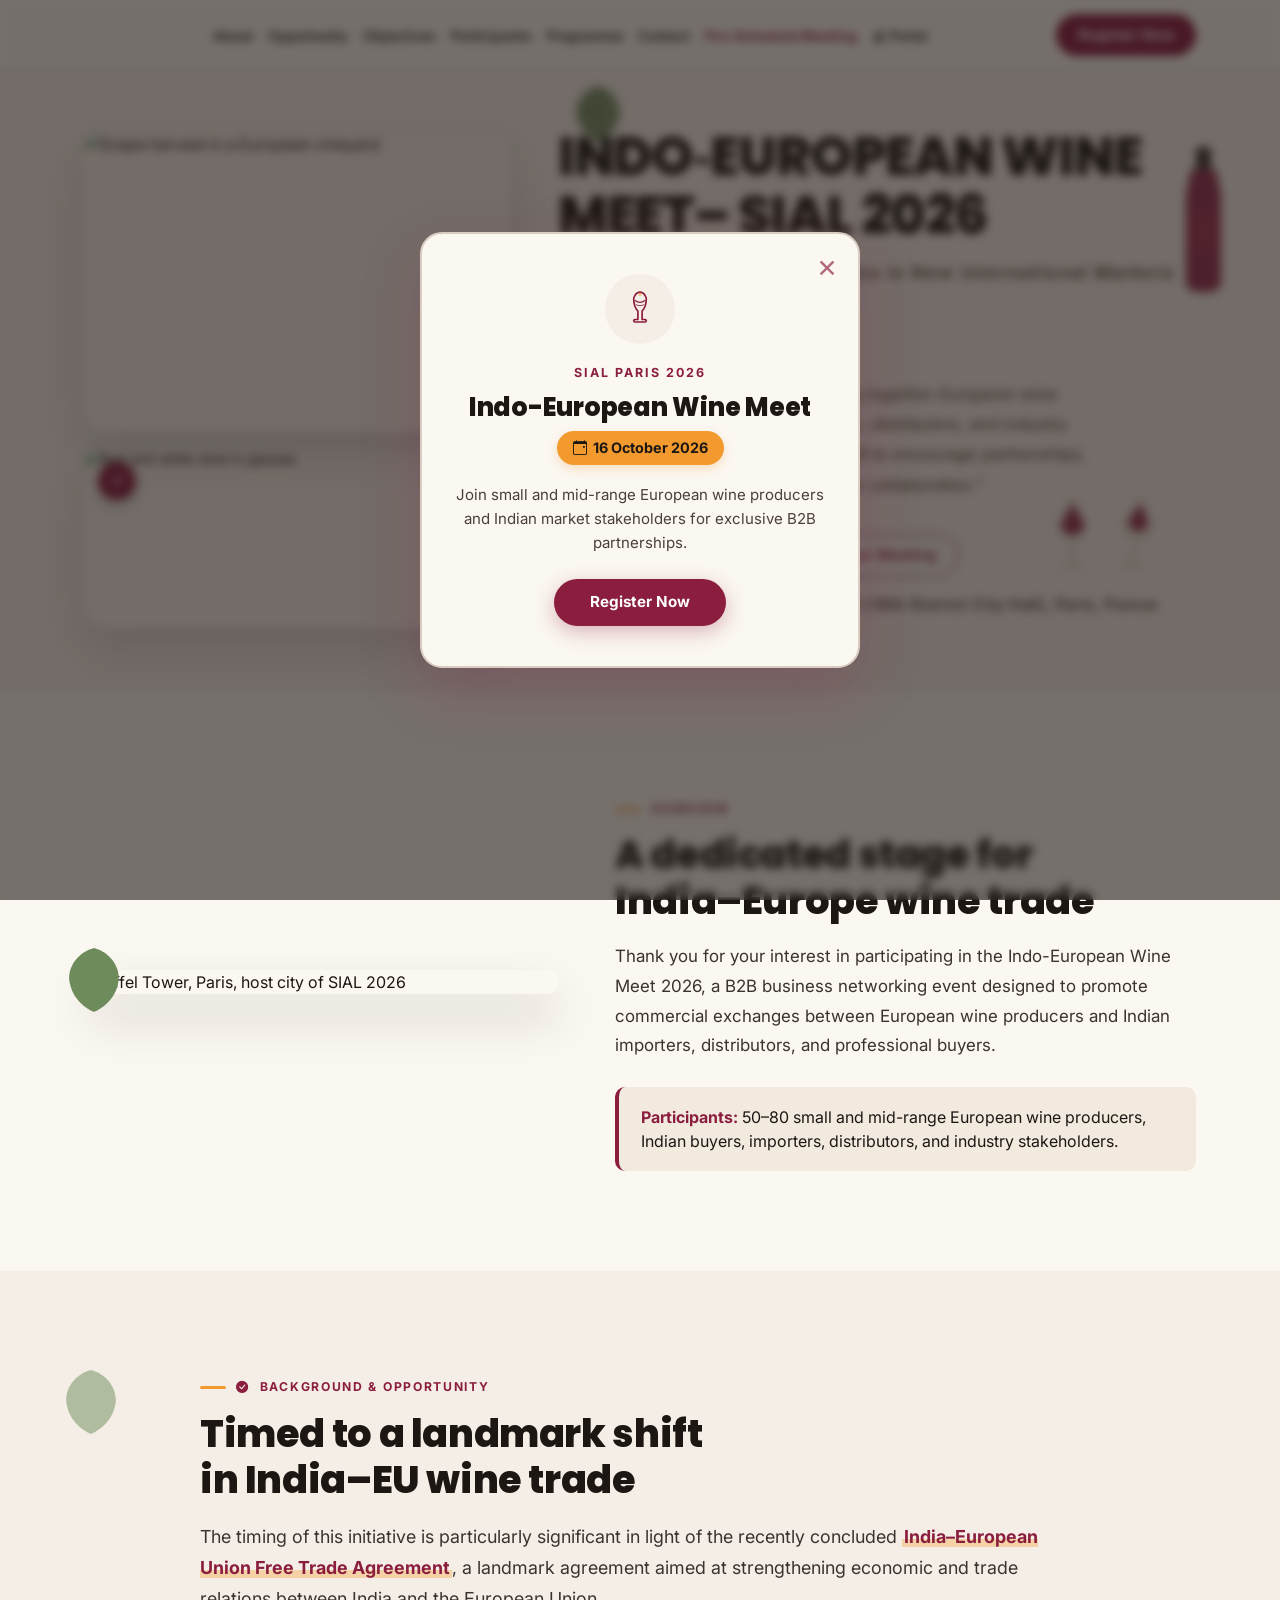
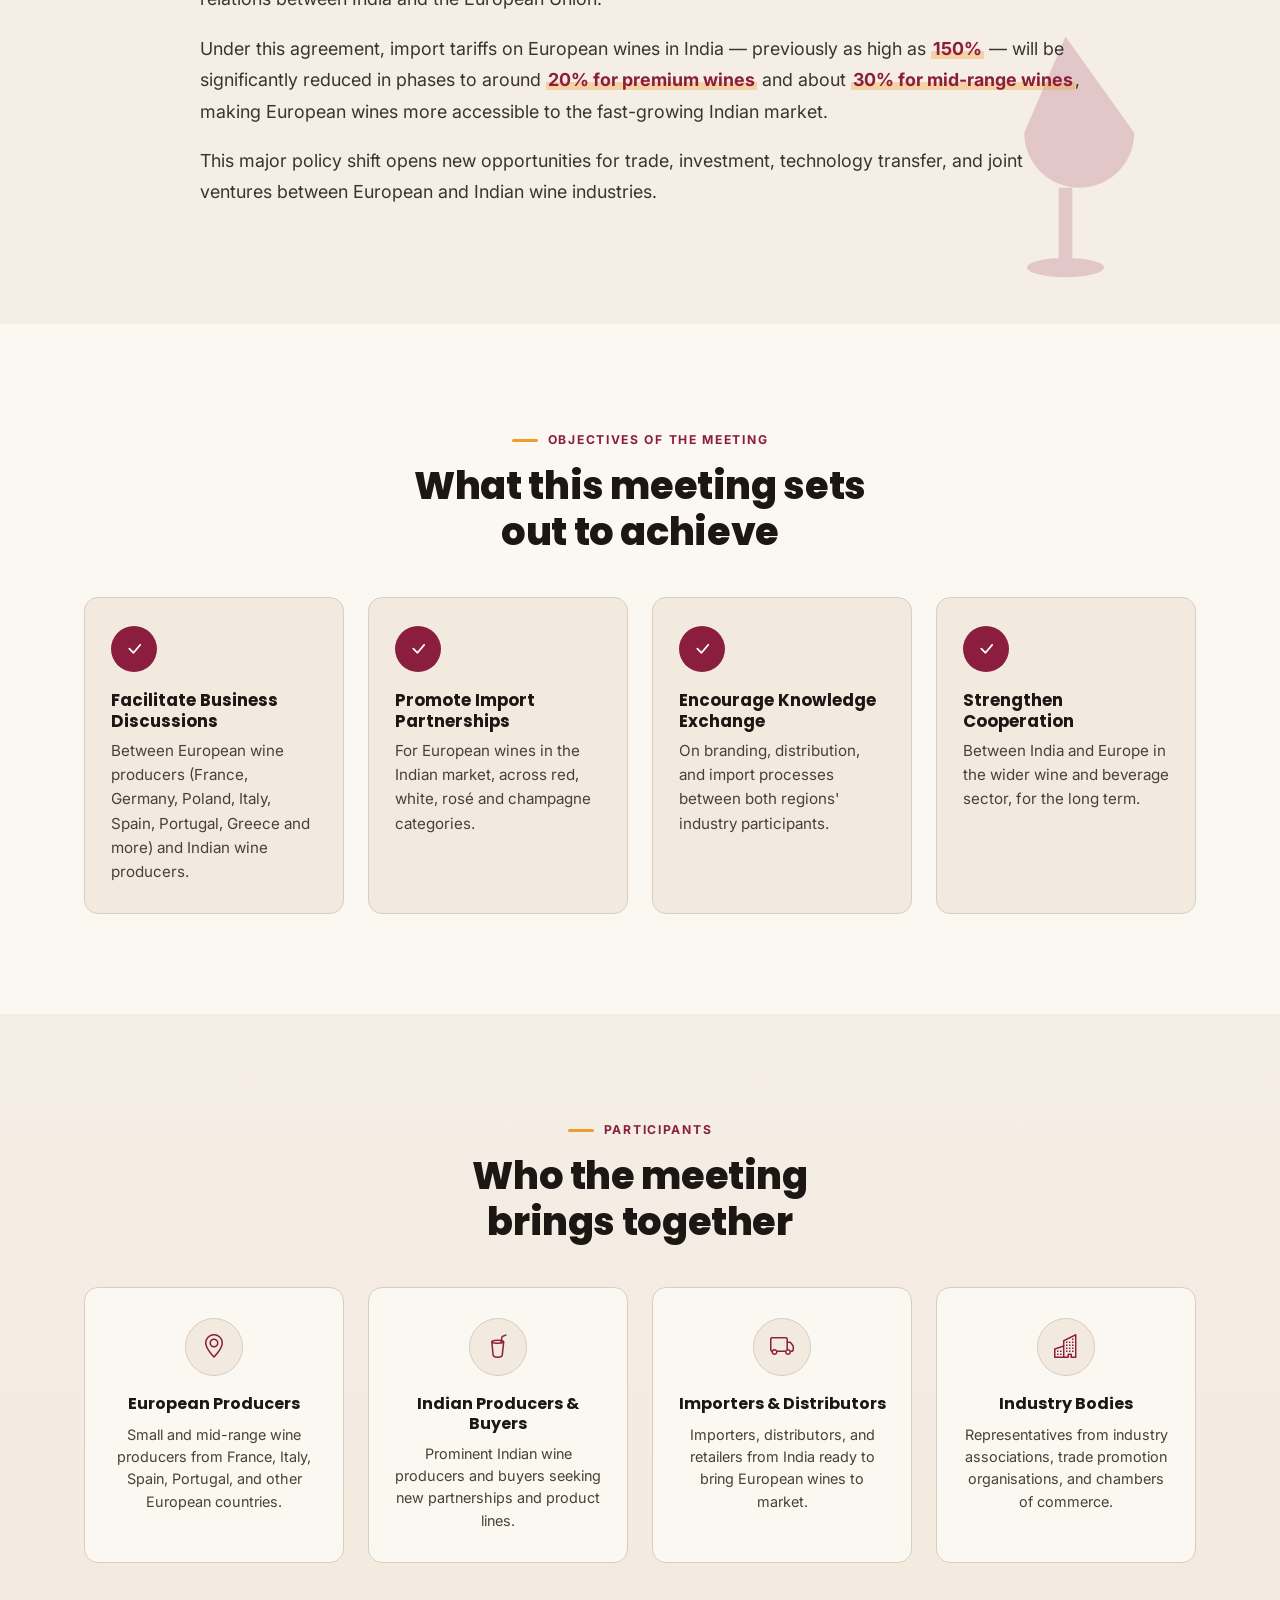
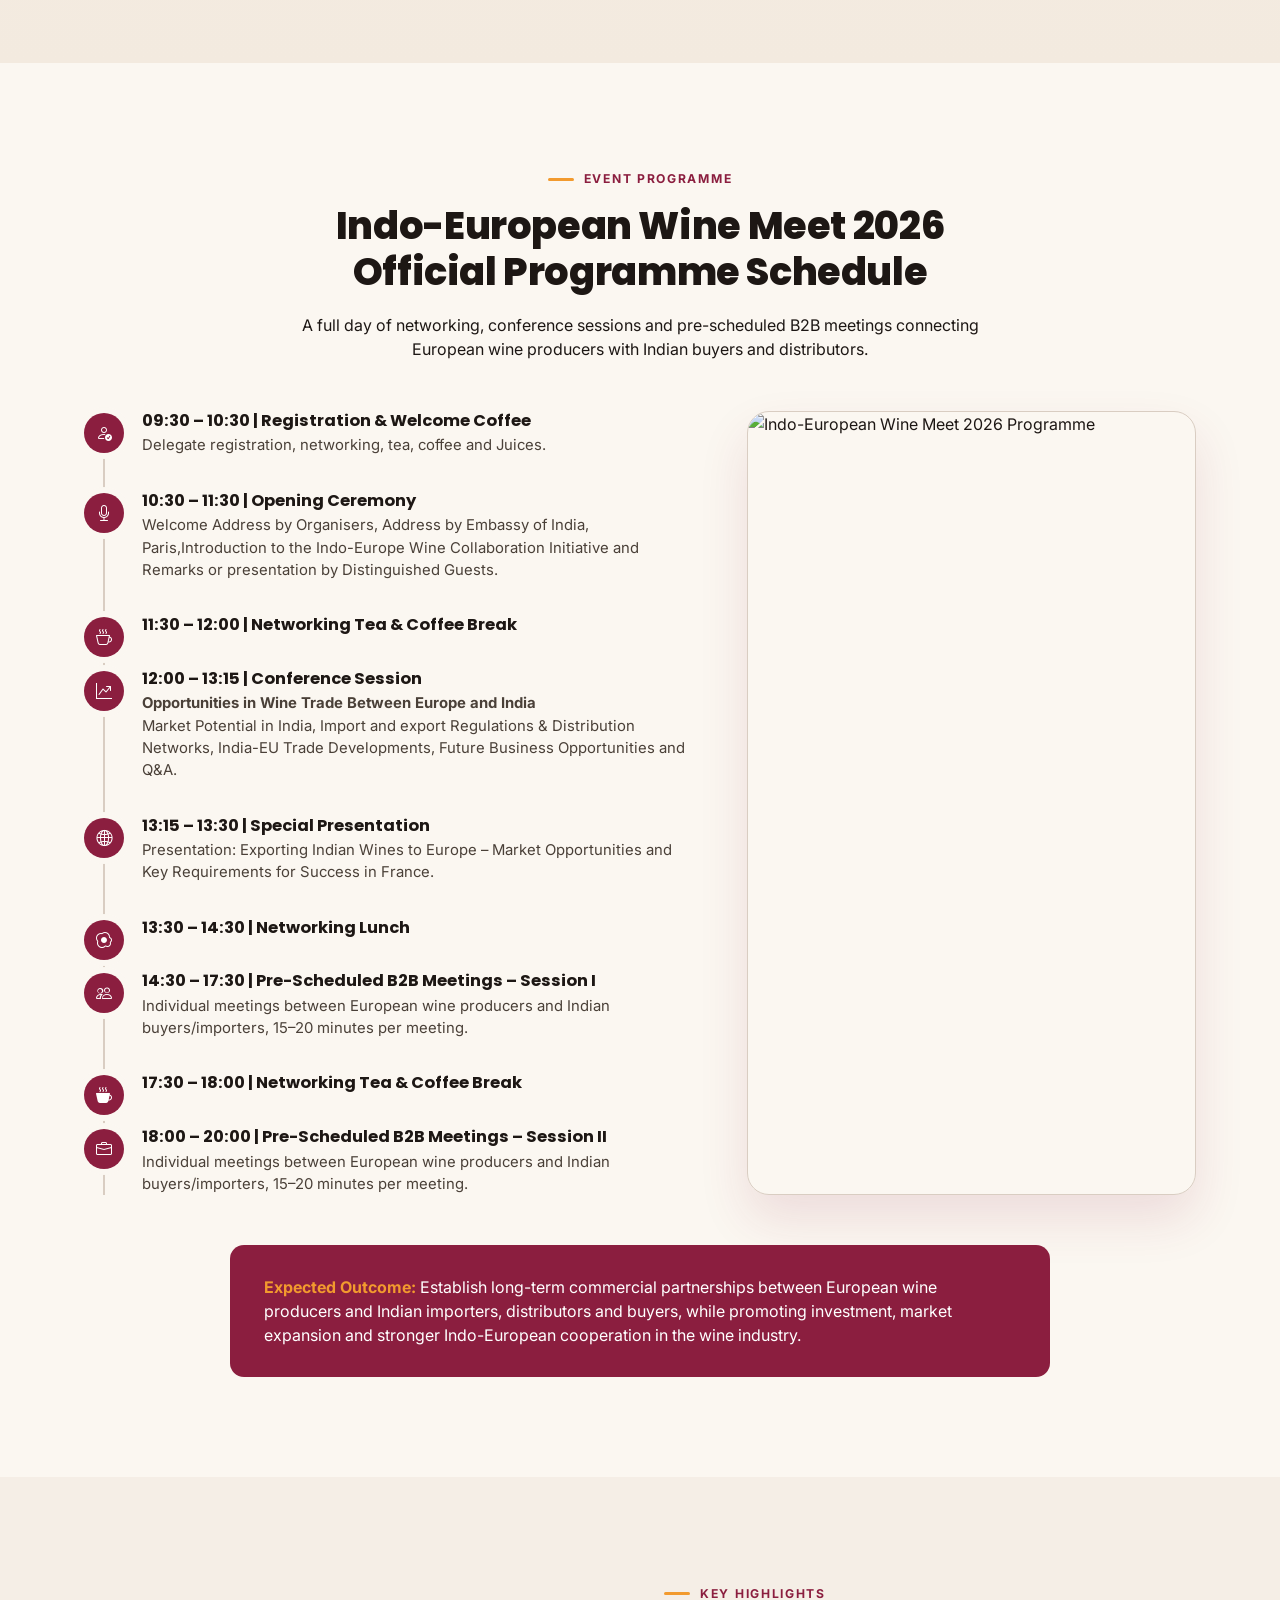
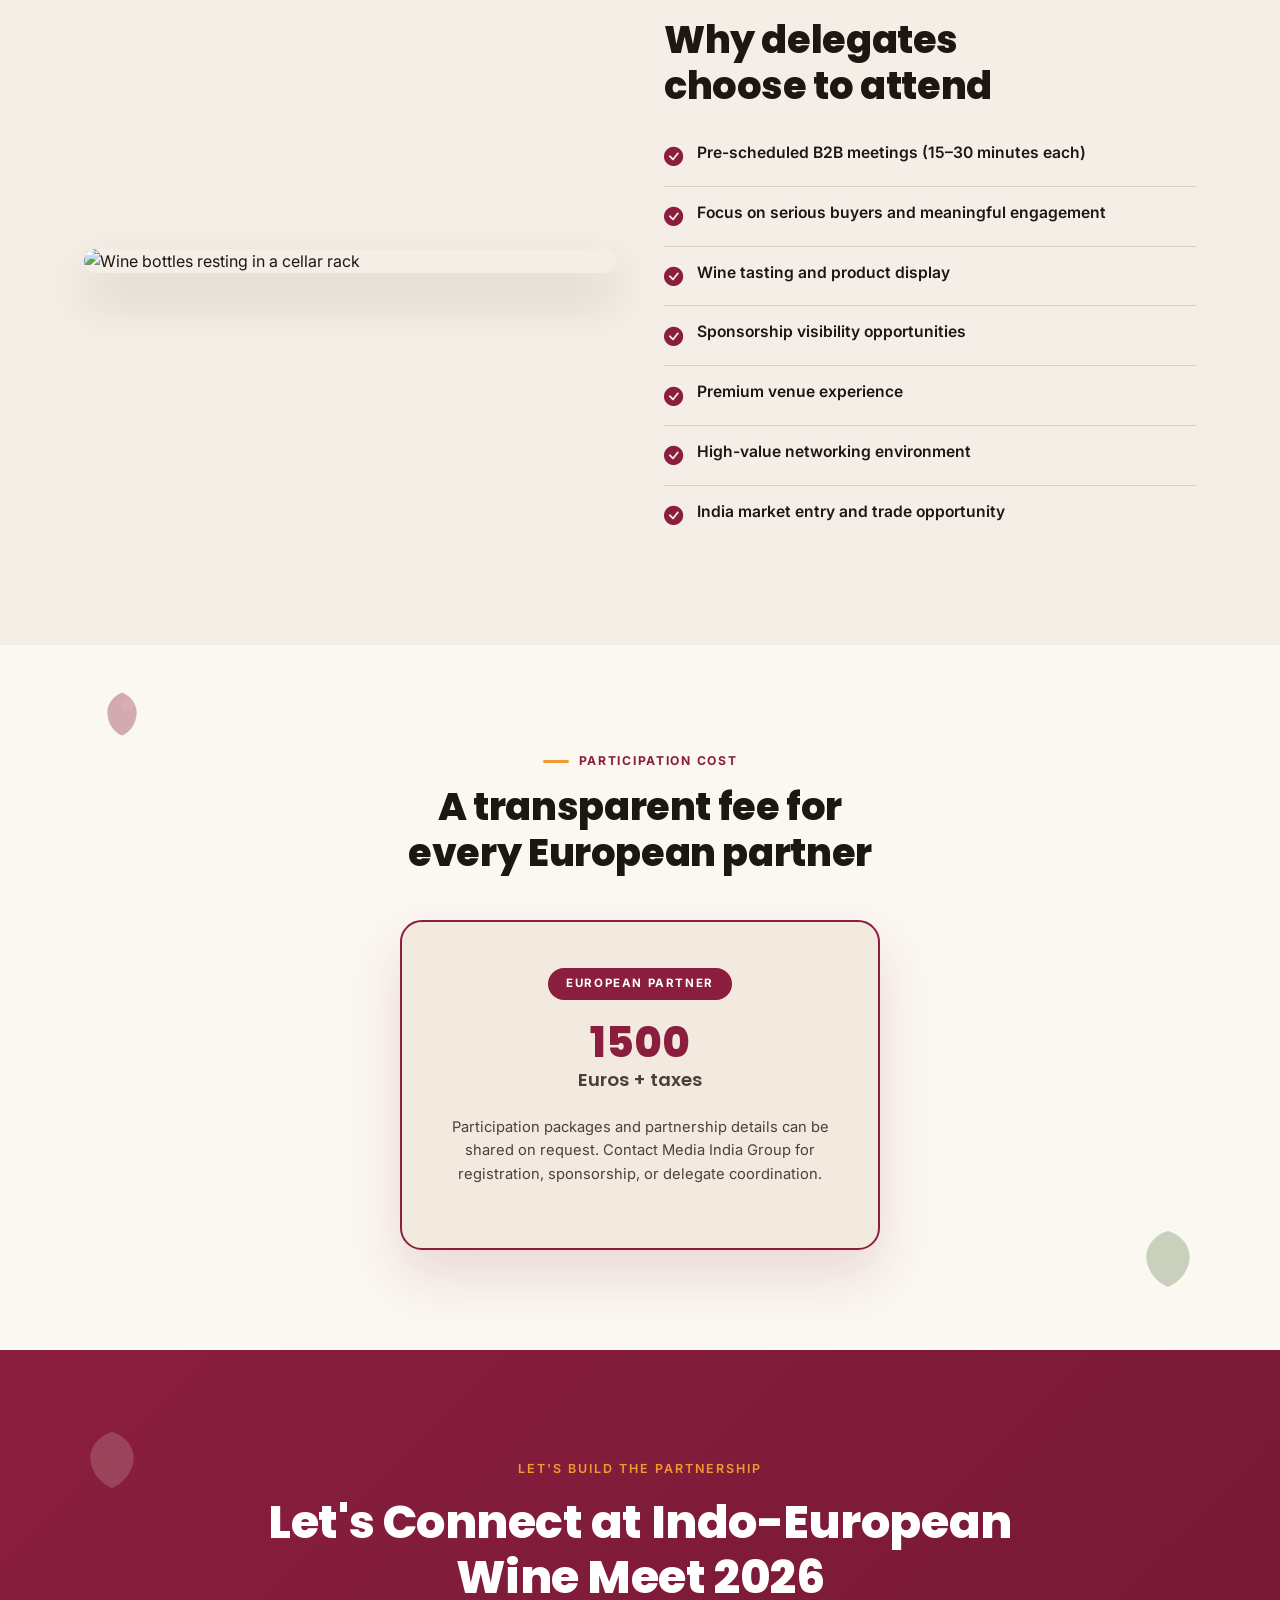
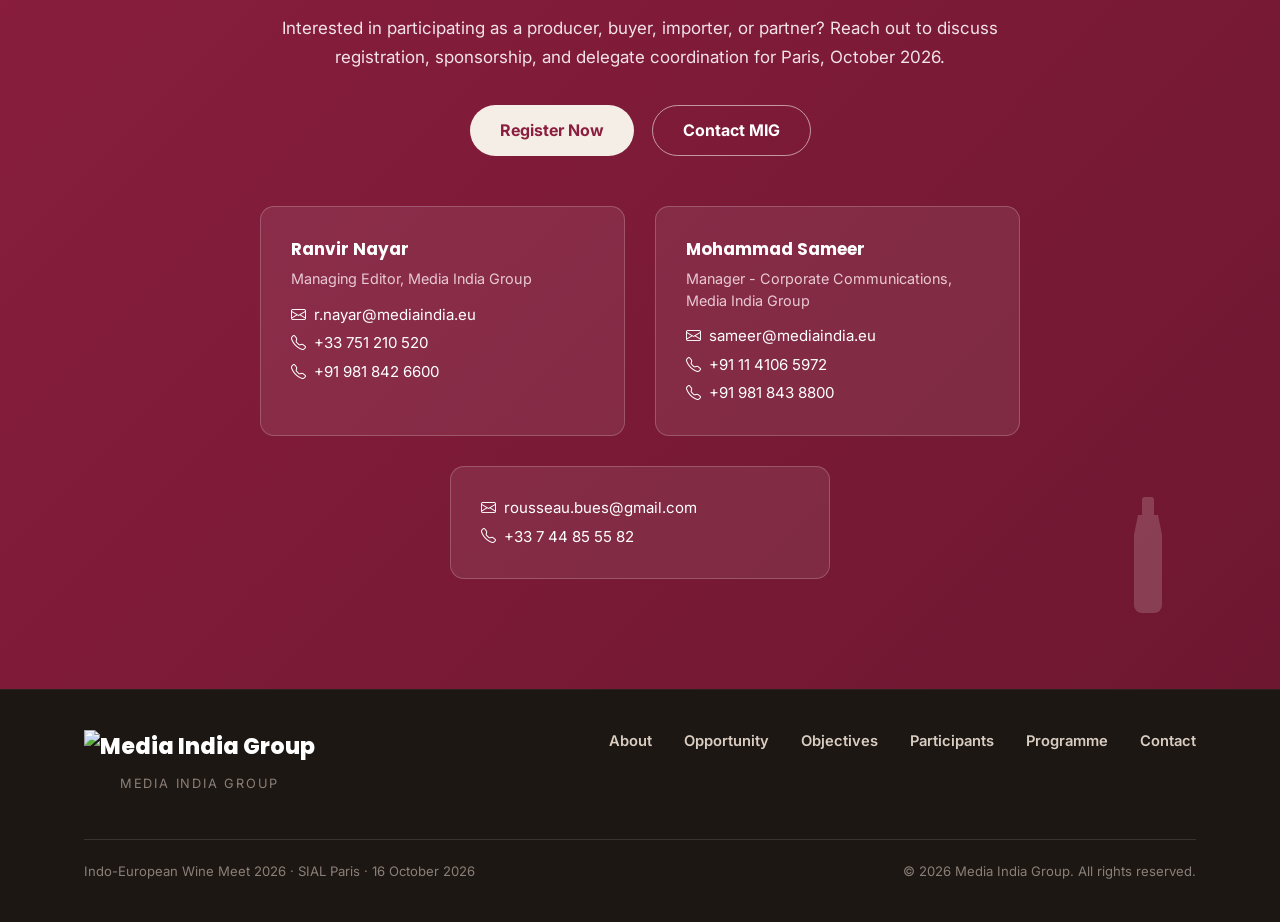
==== index.html @ ab1d942f "html" ====
<!DOCTYPE html>
<html lang="en">

<head>
  <meta charset="UTF-8">
  <meta name="viewport" content="width=device-width, initial-scale=1.0">
  <title>INDO-EUROPEAN WINE MEET – SIAL 2026 | Media India Group</title>
  <link rel="preconnect" href="https://fonts.googleapis.com">
  <link rel="preconnect" href="https://fonts.gstatic.com" crossorigin>
  <link
    href="https://fonts.googleapis.com/css2?family=Playfair+Display:ital,wght@0,600;0,700;0,800;1,600&family=Poppins:wght@400;500;600;700;800&family=Inter:wght@400;500;600&display=swap"
    rel="stylesheet">
  <link href="https://cdn.jsdelivr.net/npm/bootstrap@5.3.3/dist/css/bootstrap.min.css" rel="stylesheet">
  <link rel="stylesheet" href="https://cdn.jsdelivr.net/npm/bootstrap-icons@1.11.3/font/bootstrap-icons.css">
  <link rel="stylesheet" href="style.css">
</head>

<body>

  <!-- ============ NAVBAR ============ -->
  <nav class="site-navbar" id="mainNav">
    <div class="navbar-inner">
      <a href="#" class="mig-logo">
        <span class="mig-logo-mark">
          <img src="https://mediaindia.eu/wp-content/themes/mig_theme/images/mig-logo.png" alt="" srcset="">
        </span>
      </a>
      <ul class="nav-links d-none d-lg-flex">
        <li><a href="#about">About</a></li>
        <li><a href="#opportunity">Opportunity</a></li>
        <li><a href="#objectives">Objectives</a></li>
        <li><a href="#participants">Participants</a></li>
        <li><a href="#programme">Programme</a></li>
        <li><a href="#contact">Contact</a></li>
        <li><a href="Meeting_from.html" style="color:var(--wine); font-weight:700;">Pre-Schedule Meeting</a></li>
        <li><a href="user-login.html" style="color:var(--ink); font-weight:600;"><i class="bi bi-person-fill"></i>
            Portal</a></li>
      </ul>
      <a href="register.html" class="btn-wine d-none d-md-inline-block">Register Now</a>
      <button class="navbar-toggler d-lg-none" type="button" data-bs-toggle="offcanvas" data-bs-target="#mobileNav">
        <i class="bi bi-list"></i>
      </button>
    </div>
  </nav>

  <!-- Mobile offcanvas nav -->
  <div class="offcanvas offcanvas-end" tabindex="-1" id="mobileNav" style="background:var(--paper); width: 260px;">
    <div class="offcanvas-header">
      <span class="mig-logo-mark">M<span>I</span>G</span>
      <button type="button" class="btn-close" data-bs-dismiss="offcanvas"></button>
    </div>
    <div class="offcanvas-body">
      <ul class="list-unstyled d-flex flex-column gap-3">
        <!-- <li><a href="#home" class="text-decoration-none" style="color:var(--ink); font-weight:600;">Home</a></li> -->
        <li><a href="#about" class="text-decoration-none" style="color:var(--ink); font-weight:600;">About</a></li>
        <li><a href="#opportunity" class="text-decoration-none"
            style="color:var(--ink); font-weight:600;">Opportunity</a></li>
        <li><a href="#objectives" class="text-decoration-none" style="color:var(--ink); font-weight:600;">Objectives</a>
        </li>
        <li><a href="#participants" class="text-decoration-none"
            style="color:var(--ink); font-weight:600;">Participants</a></li>
        <li><a href="#programme" class="text-decoration-none" style="color:var(--ink); font-weight:600;">Programme</a>
        </li>
        <li><a href="#contact" class="text-decoration-none" style="color:var(--ink); font-weight:600;">Contact</a></li>
        <li><a href="Meeting_from.html" class="text-decoration-none"
            style="color:var(--wine); font-weight:700;">Pre-Schedule Meeting</a></li>
        <li><a href="user-login.html" class="text-decoration-none" style="color:var(--ink); font-weight:600;"><i
              class="bi bi-person-fill"></i> Participant Portal</a></li>
        <li><a href="register.html" class="btn-wine w-100 text-center">Register Now</a></li>
      </ul>
    </div>
  </div>

  <!-- ============ HERO ============ -->
  <header class="hero" id="home">
    <!-- decorative floaters -->
    <svg class="float-deco drift hero-deco-leaf" viewBox="0 0 100 100" style="top:8px; left:44%;">
      <path d="M50 10 C70 15 85 35 80 55 C75 78 55 88 50 90 C45 88 25 78 20 55 C15 35 30 15 50 10 Z" fill="#6E8B5C" />
      <path d="M50 15 L50 82" stroke="#4F6B41" stroke-width="2" fill="none" />
      <path d="M35 28 C25 40 35 55 35 55" stroke="#4F6B41" stroke-width="6" fill="none"
        transform="translate(20,25) scale(0.5)" />
    </svg>

    <div class="hero-grid">
      <div class="hero-image-stack reveal">
        <div class="hero-img-block large">
          <img src="https://images.unsplash.com/photo-1506377247377-2a5b3b417ebb?q=80&w=900&auto=format&fit=crop"
            alt="Grape harvest in a European vineyard">
        </div>
        <div class="hero-img-block small">
          <img src="https://images.unsplash.com/photo-1510812431401-41d2bd2722f3?q=80&w=900&auto=format&fit=crop"
            alt="Red and white wine in glasses">
          <div class="hero-check-badge"><i class="bi bi-check-lg"></i></div>
        </div>
      </div>

      <div class="hero-content reveal">
        <svg class="float-deco drift hero-deco-bottle" viewBox="0 0 60 140">
          <rect x="24" y="4" width="12" height="20" rx="3" fill="#2b2320" />
          <path d="M20 22 h20 l4 20 v70 a8 8 0 0 1 -8 8 h-12 a8 8 0 0 1 -8 -8 v-70 Z" fill="#8B1E3F" />
          <rect x="18" y="55" width="24" height="34" fill="#A32045" opacity="0.55" />
        </svg>
        <svg class="float-deco drift hero-deco-glasses" viewBox="0 0 160 140" style="animation-delay:.8s;">
          <path d="M40 20 L20 55 a20 20 0 0 0 40 0 Z" fill="#e7d9cf" />
          <rect x="37" y="75" width="6" height="30" fill="#e7d9cf" />
          <ellipse cx="40" cy="108" rx="16" ry="4" fill="#e7d9cf" />
          <path d="M40 30 L26 55 a14 14 0 0 0 28 0 Z" fill="#8B1E3F" />
          <path d="M120 20 L100 55 a20 20 0 0 0 40 0 Z" fill="#e7d9cf" transform="rotate(8 120 60)" />
          <rect x="117" y="75" width="6" height="30" fill="#e7d9cf" transform="rotate(8 120 60)" />
          <ellipse cx="120" cy="108" rx="16" ry="4" fill="#e7d9cf" transform="rotate(8 120 60)" />
          <path d="M120 30 L108 52 a12 12 0 0 0 24 0 Z" fill="#8B1E3F" transform="rotate(8 120 60)" />
        </svg>

      
        <h1 class="hero-title">INDO&#8209;EUROPEAN WINE MEET– SIAL 2026</h1>
        <p class="hero-subline" style="font-style: italic; font-weight: 600; text-transform: none;">Theme: Expanding
          Opportunities in New International Markets</p>
        <div class="date-badge"><i class="bi bi-calendar-event"></i> 16 October 2026</div>

        <p class="hero-intro">"An exclusive B2B platform bringing together European wine producers, Indian buyers,
          importers, distributors, and industry stakeholders during SIAL Paris 2026 to encourage partnerships, market
          access, and long-term trade collaboration."</p>


        <div class="hero-ctas">
          <a href="register.html" class="btn-wine">Register Now</a>
          <a href="Meeting_from.html" class="btn-outline-wine">Pre-Schedule Your Meeting</a>
        </div>
        <p class="venue-line"><strong>Venue:</strong> Mairie du XVIᵉ Arrondissement (16th District City Hall), Paris,
          France</p>
      </div>
    </div>

  </header>

  <section class="about-section" id="about">
    <div class="container-xl-custom">
      <div class="about-grid">
        <div class="about-img-wrap reveal">
          <svg class="about-leaf-corner drift" viewBox="0 0 100 100">
            <path d="M50 10 C70 15 85 35 80 55 C75 78 55 88 50 90 C45 88 25 78 20 55 C15 35 30 15 50 10 Z"
              fill="#6E8B5C" />
          </svg>
          <img src="https://images.unsplash.com/photo-1502602898657-3e91760cbb34?q=80&w=1000&auto=format&fit=crop"
            alt="Eiffel Tower, Paris, host city of SIAL 2026">
        </div>
        <div class="reveal">
          <p class="section-label">Overview</p>
          <h2 class="section-title">A dedicated stage for<br>India–Europe wine trade</h2>
          <p class="lede">Thank you for your interest in participating in the Indo-European Wine Meet 2026, a B2B
            business networking event designed to promote commercial exchanges between European wine producers and
            Indian importers, distributors, and professional buyers.</p>
          <div class="participants-note">
            <strong>Participants:</strong> 50–80 small and mid-range European wine producers, Indian buyers, importers,
            distributors, and industry stakeholders.
          </div>
        </div>
      </div>
    </div>
  </section>

 

  <section class="opportunity-section" id="opportunity">
    <svg class="opp-deco-glass drift" viewBox="0 0 160 200">
      <path d="M60 20 L30 90 a40 40 0 0 0 80 0 Z" fill="#8B1E3F" />
      <rect x="55" y="130" width="10" height="55" fill="#8B1E3F" />
      <ellipse cx="60" cy="188" rx="28" ry="7" fill="#8B1E3F" />
    </svg>
    <svg class="opp-deco-leaf drift" viewBox="0 0 100 100" style="animation-delay:1s;">
      <path d="M50 10 C70 15 85 35 80 55 C75 78 55 88 50 90 C45 88 25 78 20 55 C15 35 30 15 50 10 Z" fill="#6E8B5C" />
    </svg>

    <div class="container-xl-custom">
      <div class="opportunity-inner reveal">
        <p class="section-label"><i class="bi bi-check-circle-fill"></i> Background &amp; Opportunity</p>
        <h2 class="section-title">Timed to a landmark shift<br>in India–EU wine trade</h2>
        <p class="lede">The timing of this initiative is particularly significant in light of the recently concluded
          <mark>India–European Union Free Trade Agreement</mark>, a landmark agreement aimed at strengthening economic
          and trade relations between India and the European Union.
        </p>
        <p class="lede" style="margin-top:18px;">Under this agreement, import tariffs on European wines in India —
          previously as high as <mark>150%</mark> — will be significantly reduced in phases to around <mark>20% for
            premium wines</mark> and about <mark>30% for mid-range wines</mark>, making European wines more accessible
          to the fast-growing Indian market.</p>
        <p class="lede" style="margin-top:18px;">This major policy shift opens new opportunities for trade, investment,
          technology transfer, and joint ventures between European and Indian wine industries.</p>
      </div>
    </div>
  </section>

  <section class="objectives-section" id="objectives">
    <div class="container-xl-custom">
      <div class="text-center mx-auto reveal" style="max-width:680px;">
        <p class="section-label justify-content-center">Objectives of the Meeting</p>
        <h2 class="section-title">What this meeting sets<br>out to achieve</h2>
      </div>
      <div class="row g-4 mt-3">
        <div class="col-md-6 col-lg-3 reveal">
          <div class="objective-card">
            <div class="objective-icon"><i class="bi bi-check-lg"></i></div>
            <h5>Facilitate Business Discussions</h5>
            <p>Between European wine producers (France, Germany, Poland, Italy, Spain, Portugal, Greece and more) and
              Indian wine producers.</p>
          </div>
        </div>
        <div class="col-md-6 col-lg-3 reveal">
          <div class="objective-card">
            <div class="objective-icon"><i class="bi bi-check-lg"></i></div>
            <h5>Promote Import Partnerships</h5>
            <p>For European wines in the Indian market, across red, white, rosé and champagne categories.</p>
          </div>
        </div>
        <div class="col-md-6 col-lg-3 reveal">
          <div class="objective-card">
            <div class="objective-icon"><i class="bi bi-check-lg"></i></div>
            <h5>Encourage Knowledge Exchange</h5>
            <p>On branding, distribution, and import processes between both regions' industry participants.</p>
          </div>
        </div>
        <div class="col-md-6 col-lg-3 reveal">
          <div class="objective-card">
            <div class="objective-icon"><i class="bi bi-check-lg"></i></div>
            <h5>Strengthen Cooperation</h5>
            <p>Between India and Europe in the wider wine and beverage sector, for the long term.</p>
          </div>
        </div>
      </div>
    </div>
  </section>

  <section class="participants-section" id="participants">
    <div class="container-xl-custom">
      <div class="text-center mx-auto reveal" style="max-width:680px;">
        <p class="section-label justify-content-center">Participants</p>
        <h2 class="section-title">Who the meeting<br>brings together</h2>
      </div>
      <div class="row g-4 mt-3">
        <div class="col-sm-6 col-lg-3 reveal">
          <div class="participant-card">
            <div class="p-icon"><i class="bi bi-geo-alt"></i></div>
            <h6>European Producers</h6>
            <p>Small and mid-range wine producers from France, Italy, Spain, Portugal, and other European countries.</p>
          </div>
        </div>
        <div class="col-sm-6 col-lg-3 reveal">
          <div class="participant-card">
            <div class="p-icon"><i class="bi bi-cup-straw"></i></div>
            <h6>Indian Producers &amp; Buyers</h6>
            <p>Prominent Indian wine producers and buyers seeking new partnerships and product lines.</p>
          </div>
        </div>
        <div class="col-sm-6 col-lg-3 reveal">
          <div class="participant-card">
            <div class="p-icon"><i class="bi bi-truck"></i></div>
            <h6>Importers &amp; Distributors</h6>
            <p>Importers, distributors, and retailers from India ready to bring European wines to market.</p>
          </div>
        </div>
        <div class="col-sm-6 col-lg-3 reveal">
          <div class="participant-card">
            <div class="p-icon"><i class="bi bi-buildings"></i></div>
            <h6>Industry Bodies</h6>
            <p>Representatives from industry associations, trade promotion organisations, and chambers of commerce.</p>
          </div>
        </div>
      </div>
    </div>
  </section>

  <section class="programme-section" id="programme">
    <div class="container-xl-custom">

      <div class="text-center mx-auto reveal" style="max-width:700px;">
        <p class="section-label justify-content-center">Event Programme</p>
        <h2 class="section-title">
          Indo-European Wine Meet 2026<br>
          Official Programme Schedule
        </h2>
        <p class="section-subtitle">
          A full day of networking, conference sessions and pre-scheduled B2B meetings connecting European wine
          producers with Indian buyers and distributors.
        </p>
      </div>

      <div class="programme-grid">

        <div class="programme-left">

          <div class="timeline">

            <div class="timeline-item reveal">
              <div class="timeline-dot"><i class="bi bi-person-check"></i></div>
              <h6>09:30 – 10:30 | Registration & Welcome Coffee</h6>
              <p>
                Delegate registration, networking, tea, coffee and Juices.
              </p>
            </div>

            <div class="timeline-item reveal">
              <div class="timeline-dot"><i class="bi bi-mic"></i></div>
              <h6>10:30 – 11:30 | Opening Ceremony</h6>
              <p>
                Welcome Address by Organisers, Address by Embassy of India, Paris,Introduction to the Indo-Europe Wine
                Collaboration Initiative and Remarks or presentation by Distinguished Guests.
              </p>
            </div>

            <div class="timeline-item reveal">
              <div class="timeline-dot"><i class="bi bi-cup-hot"></i></div>
              <h6>11:30 – 12:00 | Networking Tea & Coffee Break</h6>
            
            </div>

            <div class="timeline-item reveal">
              <div class="timeline-dot"><i class="bi bi-graph-up-arrow"></i></div>
              <h6>12:00 – 13:15 | Conference Session</h6>
              <p>
                <strong>Opportunities in Wine Trade Between Europe and India</strong><br>
                Market Potential in India, Import and export Regulations & Distribution Networks, India-EU Trade
                Developments, Future Business Opportunities and Q&A.
              </p>
            </div>

            <div class="timeline-item reveal">
              <div class="timeline-dot"><i class="bi bi-globe2"></i></div>
              <h6>13:15 – 13:30 | Special Presentation</h6>
              <p>
                Presentation: Exporting Indian Wines to Europe – Market Opportunities and Key Requirements for Success
                in France.
              </p>
            </div>

            <div class="timeline-item reveal">
              <div class="timeline-dot"><i class="bi bi-egg-fried"></i></div>
              <h6>13:30 – 14:30 | Networking Lunch</h6>
            
            </div>

            <div class="timeline-item reveal">
              <div class="timeline-dot"><i class="bi bi-people"></i></div>
              <h6>14:30 – 17:30 | Pre-Scheduled B2B Meetings – Session I</h6>
              <p>
                Individual meetings between European wine producers and Indian buyers/importers, 15–20 minutes per
                meeting.
              </p>
            </div>

            <div class="timeline-item reveal">
              <div class="timeline-dot"><i class="bi bi-cup-hot-fill"></i></div>
              <h6>17:30 – 18:00 | Networking Tea & Coffee Break</h6>
            </div>

            <div class="timeline-item reveal">
              <div class="timeline-dot"><i class="bi bi-briefcase"></i></div>
              <h6>18:00 – 20:00 | Pre-Scheduled B2B Meetings – Session II</h6>
              <p>
                Individual meetings between European wine producers and Indian buyers/importers, 15–20 minutes per
                meeting.
              </p>
            </div>

          </div>

        </div>

        <div class="programme-right reveal">
          <div class="programme-visual">
            <img src="https://troveexperiences.com/cdn/shop/files/Wine-Mumbai-04_750x.jpg"
              alt="Indo-European Wine Meet 2026 Programme">
          </div>
        </div>

      </div>

      <div class="outcome-box reveal">
        <strong>Expected Outcome:</strong>
        Establish long-term commercial partnerships between European wine producers and Indian importers, distributors
        and buyers, while promoting investment, market expansion and stronger Indo-European cooperation in the wine
        industry.
      </div>

    </div>
  </section>


  <section class="highlights-section">
    <div class="container-xl-custom">
      <div class="highlights-grid">
        <div class="highlights-img reveal">
          <img src="https://images.unsplash.com/photo-1553361371-9b22f78e8b1d?q=80&w=1000&auto=format&fit=crop"
            alt="Wine bottles resting in a cellar rack">
        </div>
        <div class="reveal">
          <p class="section-label">Key Highlights</p>
          <h2 class="section-title">Why delegates<br>choose to attend</h2>
          <ul class="highlight-list">
            <li><i class="bi bi-check-circle-fill"></i> Pre-scheduled B2B meetings (15–30 minutes each)</li>
            <li><i class="bi bi-check-circle-fill"></i> Focus on serious buyers and meaningful engagement</li>
            <li><i class="bi bi-check-circle-fill"></i> Wine tasting and product display</li>
            <li><i class="bi bi-check-circle-fill"></i> Sponsorship visibility opportunities</li>
            <li><i class="bi bi-check-circle-fill"></i> Premium venue experience</li>
            <li><i class="bi bi-check-circle-fill"></i> High-value networking environment</li>
            <li><i class="bi bi-check-circle-fill"></i> India market entry and trade opportunity</li>
          </ul>
        </div>
      </div>
    </div>
  </section>

  <!-- ============ PARTICIPATION COST ============ -->
  <section class="cost-section">
    <svg class="cost-deco drift" viewBox="0 0 100 120" style="top:6%; left:6%; width:90px;">
      <path d="M50 6 C60 10 68 20 66 32 C64 46 55 52 50 54 C45 52 36 46 34 32 C32 20 40 10 50 6 Z" fill="#8B1E3F" />
      <circle cx="46" cy="24" r="7" fill="#8B1E3F" />
      <circle cx="56" cy="20" r="7" fill="#A32045" />
      <circle cx="58" cy="32" r="7" fill="#8B1E3F" />
    </svg>
    <svg class="cost-deco drift" viewBox="0 0 100 100" style="bottom:8%; right:6%; width:70px; animation-delay:1.2s;">
      <path d="M50 10 C70 15 85 35 80 55 C75 78 55 88 50 90 C45 88 25 78 20 55 C15 35 30 15 50 10 Z" fill="#6E8B5C" />
    </svg>

    <div class="container-xl-custom">
      <div class="text-center reveal" style="margin-bottom:44px;">
        <p class="section-label justify-content-center">Participation Cost</p>
        <h2 class="section-title">A transparent fee for<br>every European partner</h2>
      </div>
      <div class="cost-card reveal">
        <span class="cost-badge">European Partner</span>
        <div class="cost-amount">1500 <span>Euros + taxes</span></div>
        <p class="cost-note">Participation packages and partnership details can be shared on request. Contact Media
          India Group for registration, sponsorship, or delegate coordination.</p>
      </div>
    </div>
  </section>

  <!-- ============ CONTACT / FINAL CTA ============ -->
  <section class="contact-section" id="contact">
    <svg class="float-deco drift" viewBox="0 0 100 100" style="top:8%; left:6%; width:70px; opacity:.18;">
      <path d="M50 10 C70 15 85 35 80 55 C75 78 55 88 50 90 C45 88 25 78 20 55 C15 35 30 15 50 10 Z" fill="#F5EEE6" />
    </svg>
    <svg class="float-deco drift" viewBox="0 0 60 140"
      style="bottom:6%; right:8%; width:60px; opacity:.18; animation-delay:.6s;">
      <rect x="24" y="4" width="12" height="20" rx="3" fill="#F5EEE6" />
      <path d="M20 22 h20 l4 20 v70 a8 8 0 0 1 -8 8 h-12 a8 8 0 0 1 -8 -8 v-70 Z" fill="#F5EEE6" />
    </svg>

    <div class="container-xl-custom">
      <div class="contact-inner reveal">
        <p class="eyebrow" style="color:var(--amber);">Let's Build the Partnership</p>
        <h2>Let's Connect at Indo-European<br>Wine Meet 2026</h2>
        <p class="lede">Interested in participating as a producer, buyer, importer, or partner? Reach out to discuss
          registration, sponsorship, and delegate coordination for Paris, October 2026.</p>
        <div class="contact-ctas">
          <a href="register.html" class="btn-cream">Register Now</a>
          <a href="https://mediaindia.eu/contact-us/work-for-mig/" class="btn-ghost-cream">Contact MIG</a>
        </div>

        <div class="contact-details-grid">
          <div class="contact-detail-card">
            <span class="name">Ranvir Nayar</span>
            <span class="role">Managing Editor, Media India Group</span>
            <a href="mailto:r.nayar@mediaindia.eu"><i class="bi bi-envelope me-2"></i>r.nayar@mediaindia.eu</a>
            <a href="tel:+33751210520"><i class="bi bi-telephone me-2"></i>+33 751 210 520</a>
            <a href="tel:+919818426600"><i class="bi bi-telephone me-2"></i>+91 981 842 6600</a>
          </div>

          <div class="contact-detail-card">
            <span class="name">Mohammad Sameer</span>
            <span class="role">Manager - Corporate Communications, Media India Group</span>
            <a href="mailto:sameer@mediaindia.eu"><i class="bi bi-envelope me-2"></i>sameer@mediaindia.eu</a>
            <a href="tel:+911141065972"><i class="bi bi-telephone me-2"></i>+91 11 4106 5972</a>
            <a href="tel:+919818438800"><i class="bi bi-telephone me-2"></i>+91 981 843 8800</a>
          </div>

          <div class="contact-detail-card">
         
            <a href="mailto:rousseau.bues@gmail.com"><i class="bi bi-envelope me-2"></i>rousseau.bues@gmail.com</a>
            <a href="tel:+33 7 44 85 55 82"><i class="bi bi-telephone me-2"></i>+33 7 44 85 55 82</a>

          </div>
        </div>

      </div>
    </div>
  </section>

  <!-- ============ FOOTER ============ -->
  <footer class="site-footer">
    <div class="container-xl-custom">
      <div class="footer-top">
        <div>
          <div class="footer-logo-mark">
            <img src="https://mediaindia.eu/wp-content/themes/mig_theme/images/mig-logo-foother.png"
              alt="Media India Group">
          </div>
          <p style="font-size:0.8rem; letter-spacing:0.14em; color:#8a7f76; margin-top:4px;">MEDIA INDIA GROUP</p>
        </div>
        <ul class="footer-links">
          <!-- <li><a href="#home">Home</a></li> -->
          <li><a href="#about">About</a></li>
          <li><a href="#opportunity">Opportunity</a></li>
          <li><a href="#objectives">Objectives</a></li>
          <li><a href="#participants">Participants</a></li>
          <li><a href="#programme">Programme</a></li>
          <li><a href="#contact">Contact</a></li>
        </ul>
      </div>
      <div class="footer-bottom">
        <span>Indo-European Wine Meet 2026 · SIAL Paris · 16 October 2026</span>
        <span>&copy; 2026 Media India Group. All rights reserved.</span>
      </div>
    </div>
  </footer>

  <!-- ============ REGISTRATION POPUP MODAL ============ -->
  <div class="event-popup-overlay" id="eventPopup">
    <div class="event-popup-card">
      <button class="event-popup-close" id="closePopup" aria-label="Close Announcement">&times;</button>
      <div class="event-popup-body">
        <div class="event-popup-icon-wrap">
          <svg class="event-popup-svg" viewBox="0 0 100 100">
            <!-- Wine glass outline -->
            <path
              d="M35,25 C35,25 38,10 50,10 C62,10 65,25 65,25 C65,45 55,55 55,55 L55,75 L62,75 C64,75 65,76 65,78 C65,80 64,81 62,81 L38,81 C36,81 35,80 35,78 C35,76 36,75 38,75 L45,75 L45,55 C45,55 35,45 35,25 Z"
              fill="none" stroke="var(--wine)" stroke-width="4" stroke-linejoin="round" stroke-linecap="round" />
            <!-- Liquid reflection / wine details inside glass -->
            <path d="M38,30 C45,35 55,35 62,30" fill="none" stroke="var(--wine)" stroke-width="3"
              stroke-linecap="round" />
            <path d="M41,40 C46,43 54,43 59,40" fill="none" stroke="var(--wine)" stroke-width="2"
              stroke-linecap="round" />
            <!-- Grape branch reflection or wine drop -->
            <path d="M50,18 L50,12" stroke="var(--amber)" stroke-width="3" stroke-linecap="round" />
          </svg>
        </div>
        <p class="event-popup-eyebrow">SIAL Paris 2026</p>
        <h3 class="event-popup-title">Indo-European Wine Meet</h3>
        <p class="event-popup-date"><i class="bi bi-calendar-event"></i> 16 October 2026</p>
        <p class="event-popup-desc">Join small and mid-range European wine producers and Indian market stakeholders for
          exclusive B2B partnerships.</p>
        <a href="register.html" class="event-popup-cta" id="popupCTA">Register Now</a>
      </div>
    </div>
  </div>

  <script src="https://cdn.jsdelivr.net/npm/bootstrap@5.3.3/dist/js/bootstrap.bundle.min.js"></script>
  <script>
    // sticky navbar shadow
    const nav = document.getElementById('mainNav');
    window.addEventListener('scroll', () => {
      if (window.scrollY > 12) nav.classList.add('scrolled');
      else nav.classList.remove('scrolled');
    });

    // scroll reveal
    const revealEls = document.querySelectorAll('.reveal');
    const io = new IntersectionObserver((entries) => {
      entries.forEach(entry => {
        if (entry.isIntersecting) {
          entry.target.classList.add('is-visible');
          io.unobserve(entry.target);
        }
      });
    }, { threshold: 0.12 });
    revealEls.forEach(el => io.observe(el));

    // ============ REGISTRATION POPUP LOGIC ============
    const eventPopup = document.getElementById('eventPopup');
    const closePopupBtn = document.getElementById('closePopup');
    const popupCTA = document.getElementById('popupCTA');

    // Function to open popup
    window.openEventPopup = function () {
      if (eventPopup) {
        eventPopup.classList.add('show');
        document.body.style.overflow = 'hidden';
      }
    };

    // Function to close popup
    window.closeEventPopup = function () {
      if (eventPopup) {
        eventPopup.classList.remove('show');
        document.body.style.overflow = '';
      }
    };

    // Close button click
    if (closePopupBtn) {
      closePopupBtn.addEventListener('click', window.closeEventPopup);
    }

    // Close on backdrop click
    if (eventPopup) {
      eventPopup.addEventListener('click', (e) => {
        if (e.target === eventPopup) {
          window.closeEventPopup();
        }
      });
    }

    // CTA click (scroll to contact and close)
    if (popupCTA) {
      popupCTA.addEventListener('click', (e) => {
        window.closeEventPopup();
        sessionStorage.setItem('eventPopupDismissed', 'true');
      });
    }

    // Trigger popup from elements with class trigger-popup
    document.querySelectorAll('.trigger-popup').forEach(btn => {
      btn.addEventListener('click', (e) => {
        e.preventDefault();
        window.openEventPopup();
      });
    });

    // Show popup after 2 seconds delay on page load
    window.addEventListener('DOMContentLoaded', () => {
      if (!sessionStorage.getItem('eventPopupDismissed')) {
        setTimeout(() => {
          window.openEventPopup();
        }, 2000);
      }
    });

    // Mark as dismissed when closed
    if (closePopupBtn) {
      closePopupBtn.addEventListener('click', () => {
        sessionStorage.setItem('eventPopupDismissed', 'true');
      });
    }
  </script>
</body>

</html>
---- style.css ----
/* ============ TOKENS ============ */
:root {
  --cream: #F5EEE6;
  --cream-alt: #F3EADF;
  --paper: #FBF7F1;
  --wine: #8B1E3F;
  --wine-deep: #6E1731;
  --rose: #A32045;
  --terracotta: #B5502F;
  --ink: #1D1714;
  --border-soft: #D9CDC2;
  --amber: #F29A2E;
  --leaf: #6E8B5C;
  --leaf-dark: #4F6B41;

  --font-display: 'Poppins', sans-serif;
  --font-serif: 'Playfair Display', serif;
  --font-body: 'Inter', sans-serif;

  --radius-lg: 22px;
  --radius-md: 14px;
  --container-max: 1240px;
}

* {
  box-sizing: border-box;
}

html {
  scroll-behavior: smooth;
}

body {
  font-family: var(--font-body);
  color: var(--ink);
  background: var(--cream);
  overflow-x: hidden;
}

.container-xl-custom {
  max-width: var(--container-max);
  margin: 0 auto;
  padding: 0 clamp(20px, 5vw, 64px);
}

h1,
h2,
h3,
h4 {
  font-family: var(--font-display);
  font-weight: 800;
  color: var(--ink);
  letter-spacing: -0.01em;
}

.eyebrow {
  font-family: var(--font-body);
  text-transform: uppercase;
  letter-spacing: 0.16em;
  font-size: 0.78rem;
  font-weight: 600;
  color: var(--wine);
}

.section-label {
  display: inline-flex;
  align-items: center;
  gap: 10px;
  font-family: var(--font-body);
  text-transform: uppercase;
  letter-spacing: 0.14em;
  font-size: 0.76rem;
  font-weight: 700;
  color: var(--wine);
  margin-bottom: 14px;
}

.section-label::before {
  content: "";
  width: 26px;
  height: 3px;
  background: var(--amber);
  display: inline-block;
  border-radius: 2px;
}

.section-title {
  font-size: clamp(1.9rem, 3vw, 2.7rem);
  margin-bottom: 18px;
}

.lede {
  font-size: 1.06rem;
  line-height: 1.75;
  color: #3a332f;
}

section {
  position: relative;
}

.wine-strip {
  background: linear-gradient(90deg, var(--wine) 0%, var(--rose) 100%);
  color: #fff;
}

.divider-strip {
  height: 6px;
  width: 100%;
  background: repeating-linear-gradient(90deg, var(--wine) 0 40px, var(--amber) 40px 44px, var(--wine) 44px 84px);
  opacity: .85;
}

/* ============ DECORATIVE SVG FLOATERS ============ */
.float-deco {
  position: absolute;
  pointer-events: none;
  opacity: .9;
  z-index: 1;
}

@keyframes gentle-float {

  0%,
  100% {
    transform: translateY(0) rotate(0deg);
  }

  50% {
    transform: translateY(-10px) rotate(2deg);
  }
}

.drift {
  animation: gentle-float 6s ease-in-out infinite;
}

@media (prefers-reduced-motion: reduce) {
  .drift {
    animation: none;
  }
}

/* ============ NAVBAR ============ */
.site-navbar {
  position: sticky;
  top: 0;
  z-index: 999;
  background: rgba(251, 247, 241, 0.88);
  backdrop-filter: blur(10px);
  border-bottom: 1px solid var(--border-soft);
  transition: box-shadow .3s ease;
}

.site-navbar.scrolled {
  box-shadow: 0 6px 24px rgba(29, 23, 20, 0.08);
}

.navbar-inner {
  display: flex;
  align-items: center;
  justify-content: space-between;
  padding: 14px clamp(20px, 5vw, 64px);
  max-width: var(--container-max);
  margin: 0 auto;
}

.mig-logo {
  display: flex;
  align-items: center;
  gap: 10px;
  text-decoration: none;
  flex-shrink: 0;
}

.mig-logo-mark {
  font-family: var(--font-display);
  font-weight: 800;
  font-size: 1.5rem;
  color: var(--wine);
  letter-spacing: 0.02em;
  line-height: 1;
}

.mig-logo-mark span {
  color: var(--ink);
}

.mig-logo img {
  height: 40px;
  width: auto;
  display: block;
}

.mig-logo-sub {
  display: block;
  font-size: 0.55rem;
  letter-spacing: 0.22em;
  color: #7a6f65;
  font-weight: 600;
  margin-top: 2px;
}

.nav-links {
  display: flex;
  gap: 15px;
  align-items: center;
  list-style: none;
  margin: 0;
  padding: 0;
}

.nav-links a {
  color: var(--ink);
  text-decoration: none;
  font-weight: 600;
  font-size: 0.86rem;
  position: relative;
  padding: 4px 0;
  transition: color .25s ease;
}

.nav-links a::after {
  content: "";
  position: absolute;
  left: 0;
  bottom: -2px;
  width: 0;
  height: 2px;
  background: var(--wine);
  transition: width .25s ease;
}

.nav-links a:hover {
  color: var(--wine);
}

.nav-links a:hover::after {
  width: 100%;
}

.btn-wine {
  background: var(--wine);
  color: #fff !important;
  border: none;
  padding: 10px 22px;
  border-radius: 999px;
  font-weight: 600;
  font-size: 0.92rem;
  text-decoration: none;
  transition: all .25s ease;
  display: inline-block;
}

.btn-wine:hover {
  background: var(--wine-deep);
  color: #fff;
  transform: translateY(-1px);
  box-shadow: 0 8px 20px rgba(139, 30, 63, 0.28);
}

.btn-outline-wine {
  background: transparent;
  color: var(--wine) !important;
  border: 1.5px solid var(--wine);
  padding: 9.5px 22px;
  border-radius: 999px;
  font-weight: 600;
  font-size: 0.92rem;
  text-decoration: none;
  transition: all .25s ease;
  display: inline-block;
}

.btn-outline-wine:hover {
  background: var(--wine);
  color: #fff !important;
}

.navbar-toggler {
  border: none;
  background: none;
  font-size: 1.4rem;
  color: var(--wine);
}

/* ============ HERO ============ */
.hero {
  background: var(--cream);
  padding: 56px 0 0 0;
  position: relative;
  overflow: hidden;
}

.hero-grid {
  display: grid;
  grid-template-columns: 0.8fr 1.2fr;
  gap: 48px;
  align-items: center;
  max-width: var(--container-max);
  margin: 0 auto;
  padding: 0 clamp(20px, 5vw, 64px) 60px;
  position: relative;
  z-index: 2;
}

.hero-image-stack {
  display: flex;
  flex-direction: column;
  gap: 16px;
}

.hero-img-block {
  border-radius: var(--radius-lg);
  overflow: hidden;
  box-shadow: 0 20px 46px rgba(29, 23, 20, 0.14);
  position: relative;
}

.hero-img-block img {
  width: 100%;
  display: block;
  object-fit: cover;
}

.hero-img-block.large img {
  height: 300px;
}

.hero-img-block.small {
  display: flex;
}

.hero-img-block.small img {
  height: 180px;
}

.hero-check-badge {
  position: absolute;
  top: 14px;
  left: 14px;
  width: 38px;
  height: 38px;
  background: var(--wine);
  border-radius: 50%;
  display: flex;
  align-items: center;
  justify-content: center;
  color: #fff;
  font-size: 1.1rem;
  box-shadow: 0 6px 14px rgba(0, 0, 0, .2);
}

.hero-content {
  position: relative;
  z-index: 2;
}

.hero-eyebrow {
  font-family: var(--font-body);
  text-transform: uppercase;
  letter-spacing: 0.18em;
  font-size: 0.78rem;
  font-weight: 600;
  color: var(--wine);
  display: flex;
  align-items: center;
  gap: 10px;
  margin-bottom: 18px;
}

.hero-eyebrow::before {
  content: "";
  width: 30px;
  height: 2px;
  background: var(--amber);
}

.hero-title {
  font-size: clamp(2.2rem, 4.2vw, 3.5rem);
  line-height: 1.1;
  letter-spacing: -0.02em;
  margin-bottom: 6px;
  font-family: var(--font-display);
  font-weight: 800;
}

.hero-subline {
  font-family: var(--font-body);
  font-size: 1.15rem;
  letter-spacing: 0.06em;
  font-weight: 600;
  color: #54493f;
  text-transform: uppercase;
  margin: 14px 0 22px;
}

.date-badge {
  display: inline-flex;
  align-items: center;
  gap: 8px;
  background: var(--amber);
  color: var(--ink);
  font-weight: 700;
  font-size: 1rem;
  padding: 11px 24px;
  border-radius: 999px;
  box-shadow: 0 8px 18px rgba(242, 154, 46, 0.35);
}

.venue-line {
  margin-top: 16px;
  font-weight: 600;
  color: #4a4038;
  font-size: 0.98rem;
  letter-spacing: 0.02em;
}

.hero-intro {
  margin-top: 24px;
  font-size: 1.05rem;
  line-height: 1.8;
  color: #42392f;
  max-width: 560px;
  font-style: italic;
  border-left: 3px solid var(--border-soft);
  padding-left: 18px;
}

.hero-ctas {
  margin-top: 34px;
  display: flex;
  gap: 16px;
  flex-wrap: wrap;
}

.hero-deco-bottle {
  position: absolute;
  top: 15px;
  right: -45px;
  width: 75px;
  z-index: 1;
}

.hero-deco-leaf {
  position: absolute;
  top: -6px;
  left: 46%;
  width: 70px;
  z-index: 1;
}

.hero-deco-glasses {
  position: absolute;
  bottom: 40px;
  right: 4%;
  width: 130px;
  z-index: 1;
}

.hero-footer-band {
  background: linear-gradient(90deg, var(--wine) 0%, var(--rose) 100%);
  color: #fff;
  padding: 16px clamp(20px, 5vw, 64px);
}

.hero-footer-band .row-flex {
  max-width: var(--container-max);
  margin: 0 auto;
  display: flex;
  align-items: center;
  justify-content: space-between;
  font-weight: 700;
  font-size: 0.95rem;
  letter-spacing: 0.04em;
}

.hero-footer-band .mig-mini {
  font-family: var(--font-display);
  font-weight: 800;
  font-size: 1.15rem;
}

/* ============ ABOUT / OVERVIEW ============ */
.about-section {
  background: var(--paper);
  padding: 100px 0;
}

.about-grid {
  display: grid;
  grid-template-columns: 0.9fr 1.1fr;
  gap: 56px;
  align-items: center;
}

.about-img-wrap {
  position: relative;
}

.about-img-wrap img {
  width: 100%;
  border-radius: var(--radius-lg);
  box-shadow: 0 24px 50px rgba(29, 23, 20, 0.16);
  display: block;
}

.about-leaf-corner {
  position: absolute;
  top: -30px;
  left: -30px;
  width: 80px;
}

.participants-note {
  margin-top: 26px;
  background: var(--cream-alt);
  border-left: 4px solid var(--wine);
  border-radius: 10px;
  padding: 18px 22px;
}

.participants-note strong {
  color: var(--wine);
}

/* ============ BACKGROUND & OPPORTUNITY ============ */
.opportunity-section {
  background: var(--cream);
  padding: 100px 0;
  position: relative;
}

.opportunity-inner {
  max-width: 880px;
  margin: 0 auto;
  text-align: left;
  position: relative;
  z-index: 2;
}

.opportunity-inner .lede {
  font-size: 1.12rem;
}

.opportunity-inner mark {
  background: none;
  color: var(--wine);
  font-weight: 700;
  box-shadow: inset 0 -8px 0 rgba(242, 154, 46, 0.35);
  padding: 0 2px;
}

.opp-deco-glass {
  position: absolute;
  opacity: .18;
  width: 220px;
  right: 6%;
  bottom: 6%;
}

.opp-deco-leaf {
  position: absolute;
  opacity: .5;
  width: 80px;
  left: 4%;
  top: 14%;
}

/* ============ OBJECTIVES ============ */
.objectives-section {
  background: var(--paper);
  padding: 100px 0;
}

.objective-card {
  background: var(--cream-alt);
  border: 1px solid var(--border-soft);
  border-radius: var(--radius-md);
  padding: 28px 26px;
  height: 100%;
  transition: transform .3s ease, box-shadow .3s ease;
}

.objective-card:hover {
  transform: translateY(-6px);
  box-shadow: 0 18px 34px rgba(29, 23, 20, 0.1);
}

.objective-icon {
  width: 46px;
  height: 46px;
  border-radius: 50%;
  background: var(--wine);
  color: #fff;
  display: flex;
  align-items: center;
  justify-content: center;
  font-size: 1.15rem;
  margin-bottom: 18px;
}

.objective-card h5 {
  font-family: var(--font-display);
  font-weight: 700;
  font-size: 1.05rem;
  margin-bottom: 8px;
}

.objective-card p {
  color: #4a4038;
  font-size: 0.95rem;
  line-height: 1.6;
  margin: 0;
}

/* ============ PARTICIPANTS ============ */
.participants-section {
  background: linear-gradient(180deg, var(--cream) 0%, var(--cream-alt) 100%);
  padding: 100px 0;
}

.participant-card {
  background: var(--paper);
  border-radius: var(--radius-md);
  border: 1px solid var(--border-soft);
  padding: 30px 24px;
  text-align: center;
  height: 100%;
  position: relative;
  transition: transform .3s ease, box-shadow .3s ease;
}

.participant-card:hover {
  transform: translateY(-6px);
  box-shadow: 0 20px 40px rgba(29, 23, 20, 0.1);
}

.participant-card .p-icon {
  width: 58px;
  height: 58px;
  margin: 0 auto 18px;
  border-radius: 50%;
  background: var(--cream-alt);
  border: 1.5px solid var(--border-soft);
  display: flex;
  align-items: center;
  justify-content: center;
  color: var(--wine);
  font-size: 1.5rem;
}

.participant-card h6 {
  font-family: var(--font-display);
  font-weight: 700;
  font-size: 1rem;
  margin-bottom: 10px;
}

.participant-card p {
  font-size: 0.9rem;
  color: #4a4038;
  line-height: 1.55;
  margin: 0;
}

/* ============ PROGRAMME TIMELINE ============ */
.programme-section {
  background: var(--paper);
  padding: 100px 0;
}

.timeline {
  position: relative;
  max-width: 820px;
  margin: 50px auto 0;
}

.timeline::before {
  content: "";
  position: absolute;
  left: 19px;
  top: 0;
  bottom: 0;
  width: 2px;
  background: var(--border-soft);
}

.timeline-item {
  position: relative;
  padding-left: 58px;
  margin-bottom: 34px;
}

.timeline-item:last-child {
  margin-bottom: 0;
}

.timeline-dot {
  position: absolute;
  left: 0;
  top: 2px;
  width: 40px;
  height: 40px;
  border-radius: 50%;
  background: var(--wine);
  color: #fff;
  display: flex;
  align-items: center;
  justify-content: center;
  font-size: 1rem;
  box-shadow: 0 0 0 6px var(--paper);
}

.timeline-item h6 {
  font-family: var(--font-display);
  font-weight: 700;
  margin-bottom: 4px;
  font-size: 1.02rem;
}

.timeline-item p {
  color: #4a4038;
  margin: 0;
  font-size: 0.93rem;
}

.outcome-box {
  margin-top: 50px;
  background: var(--wine);
  color: #fff;
  border-radius: var(--radius-md);
  padding: 30px 34px;
  max-width: 820px;
  margin-left: auto;
  margin-right: auto;
}

.outcome-box strong {
  color: var(--amber);
}

/* ============ KEY HIGHLIGHTS ============ */
.highlights-section {
  background: var(--cream);
  padding: 100px 0;
}

.highlights-grid {
  display: grid;
  grid-template-columns: 1fr 1fr;
  gap: 48px;
  align-items: center;
}

.highlights-img {
  border-radius: var(--radius-lg);
  overflow: hidden;
  box-shadow: 0 24px 50px rgba(29, 23, 20, 0.16);
}

.highlights-img img {
  width: 100%;
  display: block;
}

.highlight-list {
  list-style: none;
  padding: 0;
  margin: 0;
}

.highlight-list li {
  display: flex;
  gap: 14px;
  align-items: flex-start;
  padding: 14px 0;
  border-bottom: 1px solid var(--border-soft);
  font-weight: 600;
  font-size: 0.98rem;
}

.highlight-list li:last-child {
  border-bottom: none;
}

.highlight-list li i {
  color: var(--wine);
  font-size: 1.2rem;
  margin-top: 2px;
}

/* ============ PARTICIPATION COST ============ */
.cost-section {
  background: var(--paper);
  padding: 100px 0;
  position: relative;
  overflow: hidden;
}

.cost-card {
  max-width: 480px;
  margin: 0 auto;
  background: var(--cream-alt);
  border: 2px solid var(--wine);
  border-radius: var(--radius-lg);
  padding: 46px 40px;
  text-align: center;
  position: relative;
  box-shadow: 0 26px 54px rgba(139, 30, 63, 0.14);
  z-index: 2;
}

.cost-badge {
  display: inline-block;
  background: var(--wine);
  color: #fff;
  font-size: 0.72rem;
  letter-spacing: 0.14em;
  text-transform: uppercase;
  font-weight: 700;
  padding: 7px 18px;
  border-radius: 999px;
  margin-bottom: 22px;
}

.cost-amount {
  font-family: var(--font-display);
  font-weight: 800;
  font-size: 2.6rem;
  color: var(--wine);
  line-height: 1;
}

.cost-amount span {
  font-size: 1.15rem;
  display: block;
  font-weight: 600;
  color: #4a4038;
  margin-top: 8px;
}

.cost-note {
  margin-top: 26px;
  font-size: 0.92rem;
  color: #4a4038;
  line-height: 1.6;
}

.cost-deco {
  position: absolute;
  opacity: .35;
}

/* ============ CONTACT / FINAL CTA ============ */
.contact-section {
  background: linear-gradient(135deg, var(--wine) 0%, var(--wine-deep) 100%);
  color: #fff;
  padding: 110px 0;
  position: relative;
  overflow: hidden;
}

.contact-inner {
  max-width: 760px;
  margin: 0 auto;
  text-align: center;
  position: relative;
  z-index: 2;
}

.contact-inner h2 {
  color: #fff;
  font-size: clamp(1.9rem, 3.6vw, 2.9rem);
}

.contact-inner p.lede {
  color: #f2e3e8;
}

.contact-ctas {
  display: flex;
  gap: 18px;
  justify-content: center;
  margin-top: 32px;
  flex-wrap: wrap;
}

.btn-cream {
  background: var(--cream);
  color: var(--wine) !important;
  padding: 13px 30px;
  border-radius: 999px;
  font-weight: 700;
  text-decoration: none;
  display: inline-block;
  transition: all .25s ease;
}

.btn-cream:hover {
  background: #fff;
  transform: translateY(-2px);
}

.btn-ghost-cream {
  background: transparent;
  border: 1.5px solid rgba(255, 255, 255, 0.55);
  color: #fff !important;
  padding: 12.5px 30px;
  border-radius: 999px;
  font-weight: 700;
  text-decoration: none;
  display: inline-block;
  transition: all .25s ease;
}

.btn-ghost-cream:hover {
  background: rgba(255, 255, 255, 0.12);
}

.contact-details-grid {
  display: flex;
  justify-content: center;
  gap: 30px;
  margin-top: 50px;
  flex-wrap: wrap;
}

.contact-detail-card {
  background: rgba(255, 255, 255, 0.08);
  border: 1px solid rgba(255, 255, 255, 0.2);
  border-radius: var(--radius-md);
  padding: 30px;
  display: flex;
  flex-direction: column;
  gap: 6px;
  text-align: left;
  flex: 1 1 340px;
  max-width: 380px;
  transition: transform 0.3s ease, background-color 0.3s ease, border-color 0.3s ease;
}

.contact-detail-card:hover {
  transform: translateY(-5px);
  background: rgba(255, 255, 255, 0.12);
  border-color: rgba(255, 255, 255, 0.3);
}

.contact-detail-card .name {
  font-family: var(--font-display);
  font-weight: 700;
  font-size: 1.05rem;
}

.contact-detail-card .role {
  color: #e9c9d3;
  font-size: 0.9rem;
  margin-bottom: 8px;
}

.contact-detail-card a {
  color: #fff;
  text-decoration: none;
  font-size: 0.94rem;
}

.contact-detail-card a:hover {
  text-decoration: underline;
}

/* ============ FOOTER ============ */
.site-footer {
  background: var(--ink);
  color: #d9cdc2;
  padding: 50px 0 24px;
}

.footer-top {
  display: flex;
  justify-content: space-between;
  align-items: flex-start;
  flex-wrap: wrap;
  gap: 30px;
  padding-bottom: 30px;
  border-bottom: 1px solid rgba(255, 255, 255, 0.12);
}

.footer-logo-mark {
  font-family: var(--font-display);
  font-weight: 800;
  font-size: 1.4rem;
  color: #fff;
}

.footer-logo-mark span {
  color: var(--amber);
}

.footer-logo-mark img {
  height: 40px;
  width: auto;
  display: block;
}

.footer-links {
  display: flex;
  gap: 28px;
  list-style: none;
  padding: 0;
  margin: 0;
  flex-wrap: wrap;
}

.footer-links a {
  color: #d9cdc2;
  text-decoration: none;
  font-size: 0.92rem;
}

.footer-links a:hover {
  color: #fff;
}

.footer-bottom {
  padding-top: 22px;
  display: flex;
  justify-content: space-between;
  flex-wrap: wrap;
  gap: 10px;
  font-size: 0.82rem;
  color: #8a7f76;
}

/* ============ SCROLL REVEAL ============ */
.reveal {
  opacity: 0;
  transform: translateY(24px);
  transition: opacity .7s ease, transform .7s ease;
}

.reveal.is-visible {
  opacity: 1;
  transform: translateY(0);
}

/* ============ RESPONSIVE ============ */
@media (max-width: 991px) {
  .hero-grid,
  .about-grid,
  .highlights-grid {
    grid-template-columns: 1fr;
    gap: 36px;
  }

  .hero-grid {
    padding-bottom: 40px;
  }

  .about-img-wrap {
    order: 2;
  }

  .highlights-img {
    order: 1;
  }

  .nav-links {
    display: none;
  }

  .hero-deco-bottle,
  .hero-deco-glasses,
  .hero-deco-leaf {
    display: none;
  }

  .contact-details-grid {
    margin-top: 36px;
    gap: 20px;
  }

  /* Responsive padding */
  .about-section,
  .opportunity-section,
  .objectives-section,
  .participants-section,
  .programme-section,
  .highlights-section,
  .cost-section {
    padding: 70px 0;
  }

  .contact-section {
    padding: 80px 0;
  }

  /* Deco adjustments */
  .opp-deco-glass {
    width: 140px;
    opacity: 0.1;
  }
  .opp-deco-leaf {
    width: 50px;
    opacity: 0.25;
  }

  /* Hero image stacks */
  .hero-img-block.large img {
    height: 240px;
  }
  .hero-img-block.small img {
    height: 140px;
  }

  /* Programme Highlights Grid mobile/tablet */
  .programme-grid {
    grid-template-columns: 1fr;
    gap: 0;
    margin-top: 30px;
  }

  .programme-right {
    display: none;
  }
}

@media (max-width: 767px) {
  /* Footer formatting */
  .footer-top {
    flex-direction: column;
    align-items: center;
    text-align: center;
    gap: 24px;
  }
  .footer-links {
    justify-content: center;
    gap: 12px 20px;
  }
  .footer-bottom {
    flex-direction: column;
    align-items: center;
    text-align: center;
    gap: 12px;
  }
}

@media (max-width: 575px) {
  .navbar-inner {
    padding: 10px 20px;
  }

  .mig-logo img {
    height: 32px;
  }

  .footer-logo-mark img {
    height: 32px;
  }

  .hero-title {
    font-size: 2.1rem;
  }

  .cost-card {
    padding: 34px 24px;
  }

  .hero-footer-band .row-flex {
    flex-direction: column;
    gap: 6px;
    text-align: center;
  }

  /* Section spacings */
  .about-section,
  .opportunity-section,
  .objectives-section,
  .participants-section,
  .programme-section,
  .highlights-section,
  .cost-section {
    padding: 50px 0;
  }

  .contact-section {
    padding: 60px 0;
  }

  /* Timeline mobile adjustments */
  .timeline-item {
    padding-left: 48px;
    margin-bottom: 26px;
  }
  .timeline-dot {
    width: 32px;
    height: 32px;
    font-size: 0.85rem;
    box-shadow: 0 0 0 4px var(--paper);
  }
  .timeline::before {
    left: 15px;
  }

  /* Cost amount mobile adjustment */
  .cost-amount {
    font-size: 2.1rem;
  }

  /* Contact card overflow fix */
  .contact-detail-card {
    padding: 20px;
    width: 100%;
    max-width: 100%;
    display: flex;
  }
  .contact-detail-card a {
    word-break: break-all;
  }

  /* SVGs hide on mobile to declutter */
  .opp-deco-glass,
  .opp-deco-leaf {
    display: none;
  }

  /* Hero images mobile */
  .hero-img-block.large img {
    height: 180px;
  }
  .hero-img-block.small img {
    height: 100px;
  }

  /* Popup mobile overrides */
  .event-popup-card {
    padding: 24px 20px;
    max-width: 320px;
  }
  .event-popup-title {
    font-size: 1.35rem;
  }
  .event-popup-desc {
    font-size: 0.85rem;
    margin-bottom: 18px;
  }
  .event-popup-icon-wrap {
    width: 50px;
    height: 50px;
    margin-bottom: 12px;
  }
  .event-popup-svg {
    width: 30px;
    height: 30px;
  }

  /* Outcome box padding adjustment */
  .outcome-box {
    padding: 20px 22px;
    margin-top: 30px;
  }
}

/* ============ PROGRAMME GRID ============ */
.programme-grid {
  display: grid;
  grid-template-columns: 1.15fr 0.85fr;
  gap: 56px;
  align-items: stretch;
  margin-top: 50px;
}

.programme-visual {
  height: 100%;
  border-radius: var(--radius-lg);
  overflow: hidden;
  box-shadow: 0 24px 50px rgba(139, 30, 63, 0.12);
  border: 1px solid var(--border-soft);
}

.programme-visual img {
  width: 100%;
  height: 100%;
  object-fit: cover;
  display: block;
}

.programme-grid .timeline {
  margin-top: 0;
  max-width: 100%;
}

/* ============ EVENT REGISTRATION POPUP ============ */
.event-popup-overlay {
  position: fixed;
  top: 0;
  left: 0;
  width: 100%;
  height: 100%;
  background: rgba(29, 23, 20, 0.6);
  backdrop-filter: blur(5px);
  z-index: 1050;
  display: flex;
  align-items: center;
  justify-content: center;
  opacity: 0;
  pointer-events: none;
  transition: opacity 0.4s ease;
}

.event-popup-overlay.show {
  opacity: 1;
  pointer-events: auto;
}

.event-popup-card {
  background: var(--paper);
  border: 2px solid var(--border-soft);
  border-radius: var(--radius-lg);
  padding: 40px 30px;
  max-width: 440px;
  width: 90%;
  text-align: center;
  position: relative;
  box-shadow: 0 24px 60px rgba(139, 30, 63, 0.22);
  transform: scale(0.9);
  transition: transform 0.4s cubic-bezier(0.34, 1.56, 0.64, 1);
}

.event-popup-overlay.show .event-popup-card {
  transform: scale(1);
}

.event-popup-close {
  position: absolute;
  top: 15px;
  right: 15px;
  background: transparent;
  border: none;
  font-size: 2rem;
  line-height: 1;
  color: var(--wine);
  opacity: 0.65;
  cursor: pointer;
  transition: opacity 0.2s ease, transform 0.2s ease;
}

.event-popup-close:hover {
  opacity: 1;
  transform: rotate(90deg);
}

.event-popup-icon-wrap {
  width: 70px;
  height: 70px;
  background: var(--cream);
  border-radius: 50%;
  display: flex;
  align-items: center;
  justify-content: center;
  margin: 0 auto 20px;
}

.event-popup-svg {
  width: 42px;
  height: 42px;
}

.event-popup-eyebrow {
  font-family: var(--font-body);
  text-transform: uppercase;
  letter-spacing: 0.16em;
  font-size: 0.78rem;
  font-weight: 700;
  color: var(--wine);
  margin-bottom: 8px;
}

.event-popup-title {
  font-family: var(--font-display);
  font-size: 1.6rem;
  font-weight: 800;
  color: var(--ink);
  margin-bottom: 8px;
  line-height: 1.25;
}

.event-popup-date {
  display: inline-flex;
  align-items: center;
  gap: 6px;
  background: var(--amber);
  color: var(--ink);
  font-weight: 700;
  font-size: 0.9rem;
  padding: 6px 16px;
  border-radius: 999px;
  margin-bottom: 18px;
  box-shadow: 0 4px 10px rgba(242, 154, 46, 0.25);
}

.event-popup-desc {
  font-size: 0.94rem;
  line-height: 1.6;
  color: #4a4038;
  margin-bottom: 24px;
}

.event-popup-cta {
  display: inline-block;
  background: var(--wine);
  color: #fff !important;
  font-family: var(--font-body);
  font-weight: 700;
  font-size: 0.95rem;
  text-decoration: none;
  padding: 12px 36px;
  border-radius: 999px;
  box-shadow: 0 6px 20px rgba(139, 30, 63, 0.3);
  transition: all 0.25s ease;
}

.event-popup-cta:hover {
  background: var(--wine-deep);
  transform: translateY(-2px);
  box-shadow: 0 8px 24px rgba(139, 30, 63, 0.4);
}


/* ============ REGISTRATION PAGE STYLES ============ */
/* PAGE HERO STRIP */
.form-hero{ background: var(--cream); padding: 75px 0 50px; text-align:center; position:relative; overflow:hidden; }
.form-hero .eyebrow{ text-transform:uppercase; letter-spacing:0.18em; font-size:0.8rem; font-weight:700; color:var(--wine); }
.form-hero h1{ font-size: clamp(2.4rem, 5vw, 3.6rem); margin: 12px 0 16px; font-weight: 800; }
.form-hero p.lede{ max-width:680px; margin:0 auto; font-size:1.08rem; line-height:1.75; color:#4a4038; }
.event-meta{ display:flex; gap:26px; justify-content:center; flex-wrap:wrap; margin-top:30px; }
.event-meta span{ display:flex; align-items:center; gap:8px; font-weight:700; font-size:0.92rem; color: var(--wine); background: var(--cream-alt); border: 1.5px solid var(--border-soft); padding:10px 22px; border-radius:999px; box-shadow: 0 4px 12px rgba(139,30,63,0.04); }

.progress-note {
  display: inline-flex;
  align-items: center;
  gap: 8px;
  font-size: 0.82rem;
  font-weight: 700;
  color: var(--wine);
  background: var(--cream-alt);
  border: 1.5px solid var(--border-soft);
  padding: 6px 16px;
  border-radius: 999px;
  margin-top: 18px;
  text-transform: uppercase;
  letter-spacing: 0.08em;
}

/* FORM CARD */
.form-section{ background: var(--paper); padding: 40px 0 110px; position: relative; }
.reg-card{
  max-width: 980px;
  margin: 0 auto;
  background: var(--cream);
  border: 1.5px solid var(--border-soft);
  border-radius: var(--radius-lg);
  box-shadow: 0 35px 70px rgba(29,23,20,0.12);
  padding: clamp(30px, 6vw, 64px);
  position: relative;
}

.form-group-block{ padding: 45px 0; border-bottom: 1.5px solid var(--border-soft); }
.form-group-block:first-child{ padding-top:4px; }
.form-group-block:last-of-type{ border-bottom:none; }
.group-heading{ display:flex; align-items:center; gap:14px; margin-bottom: 28px; }
.group-number{
  width:36px; height:36px; border-radius:50%;
  background: var(--wine); color:#fff;
  display:flex; align-items:center; justify-content:center;
  font-family: var(--font-display); font-weight:700; font-size:0.92rem;
  flex-shrink:0;
  box-shadow: 0 4px 10px rgba(139,30,63,0.2);
}
.group-heading h3{ font-size:1.35rem; margin:0; font-weight: 700; color: var(--ink); }

.form-label{
  font-weight:600; font-size:0.88rem; color:#4a4038;
  margin-bottom:8px; display:block;
}
.form-label .req{ color: var(--wine); margin-left:3px; }
.form-control, .form-select{
  background: var(--paper);
  border: 1.5px solid var(--border-soft);
  border-radius: 12px;
  padding: 13px 16px;
  font-size: 0.95rem;
  color: var(--ink);
  transition: all .25s ease;
}
.form-control:focus, .form-select:focus{
  border-color: var(--wine);
  box-shadow: 0 0 0 4px rgba(139,30,63,0.12);
  background: #fff;
  outline: none;
}
textarea.form-control{ min-height: 100px; resize: vertical; }

.check-grid{
  display:grid;
  grid-template-columns: repeat(3, 1fr);
  gap: 16px 20px;
}
.form-check{
  background: var(--cream-alt);
  border: 1.5px solid var(--border-soft);
  border-radius: 12px;
  padding: 14px 18px;
  display:flex;
  align-items:center;
  gap:12px;
  margin:0;
  transition: all .25s ease;
  cursor: pointer;
}
.form-check:hover{
  border-color: var(--wine);
  background: #fff;
  transform: translateY(-2px);
  box-shadow: 0 6px 16px rgba(139, 30, 63, 0.06);
}
.form-check:has(.form-check-input:checked) {
  background: #fff;
  border-color: var(--wine);
  box-shadow: 0 6px 16px rgba(139, 30, 63, 0.08);
}
.form-check-input{
  width: 1.15em; height: 1.15em;
  margin-top:0;
  border: 1.5px solid var(--border-soft);
  cursor:pointer;
  transition: all 0.2s ease;
}
.form-check-input:checked{ background-color: var(--wine); border-color: var(--wine); }
.form-check-input:focus{ box-shadow: 0 0 0 3px rgba(139,30,63,0.15); border-color: var(--wine); }
.form-check-label{ font-size:0.92rem; font-weight:600; color: var(--ink); cursor:pointer; flex:1; }

.other-field{ margin-top: 16px; }

.category-grid{
  display:grid;
  grid-template-columns: repeat(5, 1fr);
  gap: 16px;
}
.category-card{
  position:relative;
}
.category-card input{ position:absolute; opacity:0; inset:0; cursor:pointer; }
.category-card label{
  display:flex; flex-direction:column; align-items:center; justify-content:center; gap:10px;
  background: var(--cream-alt);
  border: 1.5px solid var(--border-soft);
  border-radius: var(--radius-md);
  padding: 24px 12px;
  text-align:center;
  font-weight:700;
  font-size:0.95rem;
  color:#4a4038;
  cursor:pointer;
  transition: all .25s ease;
  height:100%;
}
.category-card label i{ font-size:1.5rem; color: var(--wine); transition: color 0.25s ease; }
.category-card label:hover {
  transform: translateY(-3px);
  border-color: var(--wine);
  background: #fff;
  box-shadow: 0 8px 20px rgba(139, 30, 63, 0.08);
}
.category-card input:checked + label{
  background: var(--wine);
  border-color: var(--wine);
  color:#fff;
  box-shadow: 0 8px 24px rgba(139, 30, 63, 0.2);
}
.category-card input:checked + label i{ color: #fff; }
.category-card input:focus-visible + label{ box-shadow: 0 0 0 3px rgba(139,30,63,0.2); }

.declaration-box{
  background: var(--cream-alt);
  border-left: 5px solid var(--wine);
  border-radius: 12px;
  padding: 24px 28px;
  display:flex;
  gap:16px;
  align-items:flex-start;
}
.declaration-box .form-check-input{ margin-top:3px; }
.declaration-box p{ margin:0; font-size:0.94rem; line-height:1.65; color:#4a4038; font-weight: 500; }

.submit-row{ display:flex; gap:20px; justify-content:center; flex-wrap:wrap; margin-top: 50px; }
.btn-submit{
  background: var(--wine);
  color:#fff;
  border:none;
  padding: 16px 48px;
  border-radius:999px;
  font-weight:700;
  font-size:1.02rem;
  transition: all .25s ease;
  box-shadow: 0 14px 28px rgba(139,30,63,0.24);
  cursor: pointer;
}
.btn-submit:hover{ background: var(--wine-deep); transform: translateY(-2px); box-shadow: 0 18px 36px rgba(139,30,63,0.32); }
.btn-reset{
  background: transparent;
  color: var(--wine);
  border: 1.5px solid var(--wine);
  padding: 15px 38px;
  border-radius:999px;
  font-weight:700;
  font-size:0.98rem;
  transition: all .25s ease;
  cursor: pointer;
}
.btn-reset:hover{ background: var(--wine); color:#fff; transform: translateY(-2px); }

.success-banner{
  display:none;
  background: var(--wine);
  color:#fff;
  border-radius: var(--radius-md);
  padding: 22px 28px;
  margin-bottom: 36px;
  align-items:center;
  gap:16px;
  font-weight:600;
  box-shadow: 0 10px 24px rgba(139,30,63,0.15);
}
.success-banner.show{ display:flex; }

.site-footer{ background: var(--ink); color:#d9cdc2; padding: 40px 0; text-align:center; font-size:0.88rem; border-top: 1px solid rgba(255,255,255,0.05); }
.site-footer a{ color:#d9cdc2; text-decoration: none; font-weight: 600; margin-left: 4px; }
.site-footer a:hover { color: #fff; text-decoration: underline; }

/* SVG Background Floaters */
.register-deco-svg {
  position: absolute;
  pointer-events: none;
  opacity: 0.12;
  z-index: 1;
  transition: all 0.3s ease;
}
.deco-left-1 { left: 4%; top: 12%; width: 110px; }
.deco-right-1 { right: 4%; top: 22%; width: 90px; }
.deco-left-2 { left: 3%; top: 62%; width: 95px; }
.deco-right-2 { right: 3%; top: 78%; width: 115px; }

/* Margins floaters on wide screen */
.card-margin-deco {
  position: absolute;
  width: 80px;
  opacity: 0.15;
  pointer-events: none;
}
.card-deco-left { left: -120px; top: 15%; }
.card-deco-right { right: -120px; top: 55%; }

@media (max-width: 1200px) {
  .card-margin-deco {
    display: none;
  }
}

@media (max-width: 991px){
  .register-deco-svg {
    opacity: 0.08;
    width: 70px;
  }
  .deco-left-1 { left: 2%; top: 5%; }
  .deco-right-1 { right: 2%; top: 15%; }
  .deco-left-2 { display: none; }
  .deco-right-2 { display: none; }

  .form-section {
    padding: 30px 0 80px;
  }
}

@media (max-width: 767px){
  .check-grid{ grid-template-columns: repeat(2, 1fr); gap: 12px 14px; }
  .category-grid{ grid-template-columns: repeat(2, 1fr); gap: 12px; }
  .event-meta{ flex-direction:column; align-items:center; gap: 12px; }
  .event-meta span { width: 100%; justify-content: center; }
  .reg-card { padding: 24px 20px; }
  .form-group-block { padding: 30px 0; }
  .group-heading { margin-bottom: 20px; }
  .submit-row { flex-direction: column; gap: 14px; }
  .btn-submit, .btn-reset { width: 100%; text-align: center; }
}

@media (max-width: 575px) {
  .register-deco-svg {
    display: none;
  }
  .navbar-inner {
    padding: 10px 20px;
  }
}

@media (max-width: 480px){
  .check-grid{ grid-template-columns: 1fr; }
  .category-grid{ grid-template-columns: 1fr; }
}

/* ============ PRE-SCHEDULE MEETING STYLES ============ */
/* Hero section */
.meeting-hero {
  background: var(--cream);
  padding: 70px 0 50px;
  text-align: center;
  position: relative;
  overflow: hidden;
}
.meeting-hero h1 {
  font-family: var(--font-display);
  font-size: clamp(2.4rem, 5vw, 3.6rem);
  margin: 12px 0 16px;
  font-weight: 800;
  color: var(--ink);
}
.meeting-hero p.lede {
  max-width: 680px;
  margin: 0 auto;
  font-size: 1.08rem;
  line-height: 1.75;
  color: #4a4038;
}

/* Progress Stepper */
.stepper {
  display: flex;
  justify-content: space-between;
  align-items: center;
  max-width: 620px;
  margin: 40px auto 20px;
  position: relative;
  padding: 0 10px;
}
.stepper::before {
  content: '';
  position: absolute;
  top: 20px;
  left: 5%;
  right: 5%;
  height: 2px;
  background: var(--border-soft);
  z-index: 1;
}
.step-node {
  width: 40px;
  height: 40px;
  border-radius: 50%;
  background: var(--paper);
  border: 2px solid var(--border-soft);
  display: flex;
  align-items: center;
  justify-content: center;
  font-weight: 700;
  font-size: 0.9rem;
  color: #8a7f76;
  position: relative;
  z-index: 2;
  transition: all 0.3s cubic-bezier(0.4, 0, 0.2, 1);
}
.step-node.active {
  background: var(--wine);
  border-color: var(--wine);
  color: #fff;
  box-shadow: 0 0 0 6px rgba(139, 30, 63, 0.12);
}
.step-node.completed {
  background: var(--leaf-dark);
  border-color: var(--leaf-dark);
  color: #fff;
}
.step-label {
  position: absolute;
  top: 48px;
  left: 50%;
  transform: translateX(-50%);
  font-size: 0.72rem;
  font-weight: 700;
  white-space: nowrap;
  text-transform: uppercase;
  letter-spacing: 0.06em;
  color: #8a7f76;
}
.step-node.active .step-label {
  color: var(--wine);
}
.step-node.completed .step-label {
  color: var(--leaf-dark);
}

/* Booking form and cards */
.booking-section {
  background: var(--paper);
  padding: 60px 0 100px;
  position: relative;
}
.booking-card {
  max-width: 780px;
  margin: 0 auto;
  background: var(--cream);
  border: 1.5px solid var(--border-soft);
  border-radius: var(--radius-lg);
  box-shadow: 0 30px 60px rgba(29, 23, 20, 0.08);
  padding: clamp(24px, 5vw, 45px);
  position: relative;
}

/* Custom input inputs */
.booking-input-wrap {
  position: relative;
  margin-bottom: 22px;
}
.booking-input-icon {
  position: absolute;
  left: 18px;
  top: 50%;
  transform: translateY(-50%);
  color: #8a7f76;
  font-size: 1.05rem;
  pointer-events: none;
  z-index: 2;
}
.booking-control {
  width: 100%;
  height: 52px;
  padding: 0 18px 0 48px;
  border: 1.5px solid var(--border-soft);
  border-radius: 12px;
  background: var(--paper);
  font-family: var(--font-body);
  font-size: 0.95rem;
  color: var(--ink);
  transition: all 0.25s ease;
  outline: none;
}
.booking-control:focus {
  border-color: var(--wine);
  background: #fff;
  box-shadow: 0 0 0 4px rgba(139, 30, 63, 0.1);
}
.booking-control.is-invalid {
  border-color: var(--wine);
  background: #fff6f8;
}
.booking-err {
  font-size: 0.8rem;
  color: var(--wine);
  margin-top: 5px;
  display: none;
  padding-left: 4px;
  font-weight: 600;
}

/* Date display */
.meeting-date-display {
  background: linear-gradient(135deg, var(--wine) 0%, var(--rose) 100%);
  color: #fff;
  border-radius: 16px;
  padding: 16px 28px;
  display: inline-flex;
  align-items: center;
  gap: 14px;
  margin-bottom: 30px;
  box-shadow: 0 8px 24px rgba(139, 30, 63, 0.15);
}
.meeting-date-display i {
  font-size: 1.4rem;
}
.meeting-date-display .day {
  font-size: 1.1rem;
  font-weight: 700;
  font-family: var(--font-display);
}

/* Time slot cards */
.slots-wrapper {
  display: grid;
  grid-template-columns: repeat(auto-fill, minmax(160px, 1fr));
  gap: 16px;
  margin-top: 15px;
}
.time-slot-card {
  background: #fff;
  border: 1.5px solid var(--border-soft);
  border-radius: 12px;
  padding: 16px 14px;
  text-align: center;
  cursor: pointer;
  box-shadow: 0 4px 10px rgba(0,0,0,0.01);
  transition: all 0.25s cubic-bezier(0.4, 0, 0.2, 1);
}
.time-slot-card:hover {
  border-color: var(--wine);
  background: #fff;
  transform: translateY(-3px);
  box-shadow: 0 8px 20px rgba(139, 30, 63, 0.08);
}
.time-slot-card.selected {
  background: linear-gradient(135deg, var(--wine) 0%, var(--rose) 100%);
  border-color: var(--wine);
  color: #fff;
  box-shadow: 0 8px 20px rgba(139, 30, 63, 0.2);
}
.time-slot-card.selected .slot-dur {
  color: #f5e4e8;
}
.time-slot-card .slot-time {
  font-family: var(--font-display);
  font-weight: 700;
  font-size: 1.05rem;
}
.time-slot-card .slot-dur {
  font-size: 0.75rem;
  color: #8a7f76;
  margin-top: 3px;
}
.time-slot-card .slot-status {
  display: inline-flex;
  align-items: center;
  gap: 4px;
  font-size: 0.7rem;
  font-weight: 700;
  text-transform: uppercase;
  letter-spacing: 0.05em;
  color: var(--leaf-dark);
  background: rgba(110, 139, 92, 0.08);
  padding: 3px 10px;
  border-radius: 20px;
  margin-top: 10px;
}
.time-slot-card.selected .slot-status {
  background: rgba(255, 255, 255, 0.2);
  color: #fff;
}
.time-slot-card.booked {
  opacity: 0.55;
  background: var(--cream-alt);
  border-color: var(--border-soft);
  cursor: not-allowed;
  pointer-events: none;
}
.time-slot-card.booked .slot-status {
  background: rgba(139, 30, 63, 0.06);
  color: var(--wine);
}

/* Booking steps how it works */
.meeting-step-card {
  background: #fff;
  border: 1px solid var(--border-soft);
  border-radius: 20px;
  padding: 32px 24px;
  position: relative;
  transition: all 0.3s ease;
  height: 100%;
  box-shadow: 0 4px 12px rgba(29, 23, 20, 0.02);
}
.meeting-step-card::before {
  content: attr(data-step);
  position: absolute;
  top: -12px;
  left: 20px;
  background: var(--wine);
  color: #fff;
  font-size: 0.7rem;
  font-weight: 700;
  padding: 4px 14px;
  border-radius: 20px;
  text-transform: uppercase;
  letter-spacing: 0.06em;
}
.meeting-step-card:hover {
  transform: translateY(-4px);
  box-shadow: 0 15px 35px rgba(29, 23, 20, 0.08);
}
.meeting-step-card i {
  font-size: 1.8rem;
  color: var(--wine);
  margin-bottom: 16px;
  display: inline-block;
}

/* Confirmation details */
.confirm-box {
  background: var(--paper);
  border: 1.5px solid var(--border-soft);
  border-radius: 14px;
  padding: 24px;
}
.confirm-item {
  display: flex;
  justify-content: space-between;
  align-items: center;
  padding: 11px 0;
  border-bottom: 1px solid var(--border-soft);
  font-size: 0.92rem;
}
.confirm-item:last-child {
  border-bottom: none;
}
.confirm-label {
  color: #8a7f76;
  font-weight: 500;
}
.confirm-value {
  font-weight: 700;
  color: var(--ink);
}
.confirm-value.highlight {
  color: var(--wine);
  font-size: 1.08rem;
}

/* Success display */
.booking-success-wrap {
  text-align: center;
  padding: 40px 10px;
}
.booking-success-icon {
  width: 80px;
  height: 80px;
  border-radius: 50%;
  background: var(--wine);
  color: #fff;
  font-size: 2.2rem;
  display: flex;
  align-items: center;
  justify-content: center;
  margin: 0 auto 24px;
  box-shadow: 0 8px 24px rgba(139, 30, 63, 0.2);
}
.booking-success-title {
  font-family: var(--font-display);
  font-weight: 800;
  font-size: 2.1rem;
  color: var(--ink);
  margin-bottom: 12px;
}
.ref-tag {
  display: inline-flex;
  align-items: center;
  gap: 6px;
  background: var(--cream-alt);
  border: 1.5px solid var(--border-soft);
  border-radius: 50px;
  padding: 6px 20px;
  font-weight: 700;
  font-size: 0.9rem;
  color: var(--wine);
  margin-bottom: 24px;
}

/* ============ ADMIN & USER DASHBOARD STYLES ============ */
.admin-layout {
  display: flex;
  min-height: 100vh;
  background: var(--paper);
  color: var(--ink);
}
.admin-sidebar {
  width: 256px;
  background: var(--ink);
  color: #c4b9b0;
  position: fixed;
  top: 0;
  left: 0;
  height: 100vh;
  z-index: 200;
  display: flex;
  flex-direction: column;
  transition: width 0.3s cubic-bezier(0.4, 0, 0.2, 1);
  overflow: hidden;
}
.admin-sidebar.collapsed {
  width: 68px;
}
.admin-sidebar-logo {
  padding: 16px 20px;
  display: flex;
  align-items: center;
  gap: 12px;
  border-bottom: 1px solid rgba(255, 255, 255, 0.06);
  min-height: 64px;
  flex-shrink: 0;
}
.admin-sidebar-logo img {
  height: 32px;
  width: auto;
}
.admin-sidebar-logo .title-wrap {
  white-space: nowrap;
  opacity: 1;
  transition: opacity 0.25s ease;
}
.admin-sidebar.collapsed .admin-sidebar-logo .title-wrap {
  opacity: 0;
  width: 0;
}
.admin-sidebar-logo h5 {
  font-size: 0.95rem;
  margin: 0;
  color: #fff;
  font-weight: 700;
  font-family: var(--font-display);
}
.admin-sidebar-logo p {
  font-size: 0.7rem;
  margin: 0;
  color: #8a7f76;
}
.admin-nav {
  flex: 1;
  padding: 15px 10px;
  overflow-y: auto;
}
.admin-nav-label {
  font-size: 0.65rem;
  font-weight: 700;
  text-transform: uppercase;
  letter-spacing: 0.1em;
  color: rgba(255, 255, 255, 0.25);
  padding: 12px 12px 6px;
  white-space: nowrap;
}
.admin-sidebar.collapsed .admin-nav-label {
  opacity: 0;
}
.admin-nav-item {
  display: flex;
  align-items: center;
  gap: 12px;
  padding: 11px 12px;
  border-radius: 10px;
  color: #c4b9b0;
  text-decoration: none;
  font-size: 0.9rem;
  font-weight: 600;
  white-space: nowrap;
  margin-bottom: 4px;
  cursor: pointer;
  transition: all 0.2s ease;
}
.admin-nav-item:hover {
  background: rgba(255, 255, 255, 0.06);
  color: #fff;
}
.admin-nav-item.active {
  background: var(--wine);
  color: #fff;
  box-shadow: 0 4px 12px rgba(139, 30, 63, 0.2);
}
.admin-nav-item i {
  font-size: 1.1rem;
  width: 24px;
  text-align: center;
  flex-shrink: 0;
}
.admin-sidebar.collapsed .admin-nav-item span {
  opacity: 0;
  width: 0;
}
.admin-nav-badge {
  background: var(--amber);
  color: var(--ink);
  font-weight: 700;
  font-size: 0.7rem;
  padding: 2px 6px;
  border-radius: 10px;
  margin-left: auto;
}
.admin-sidebar.collapsed .admin-nav-badge {
  display: none;
}
.admin-sidebar-footer {
  padding: 12px 8px;
  border-top: 1px solid rgba(255, 255, 255, 0.06);
  flex-shrink: 0;
}
.admin-collapse-btn {
  width: 100%;
  display: flex;
  align-items: center;
  gap: 10px;
  background: rgba(255, 255, 255, 0.04);
  border: 1px solid rgba(255, 255, 255, 0.06);
  border-radius: 10px;
  padding: 9px 10px;
  cursor: pointer;
  color: rgba(255, 255, 255, 0.5);
  font-size: 13px;
  transition: all 0.2s ease;
}
.admin-collapse-btn:hover {
  background: rgba(255, 255, 255, 0.08);
  color: #fff;
}
.admin-collapse-btn i {
  font-size: 16px;
  flex-shrink: 0;
  width: 24px;
  text-align: center;
  transition: transform 0.3s ease;
}
.admin-sidebar.collapsed .admin-collapse-btn i.bi-chevron-left {
  transform: rotate(180deg);
}
.admin-sidebar.collapsed .admin-collapse-btn span {
  opacity: 0;
  width: 0;
}

.admin-main {
  margin-left: 256px;
  flex: 1;
  min-height: 100vh;
  display: flex;
  flex-direction: column;
  transition: margin-left 0.3s cubic-bezier(0.4, 0, 0.2, 1);
}
.admin-main.collapsed {
  margin-left: 68px;
}

.admin-header {
  height: 64px;
  background: #fff;
  border-bottom: 1.5px solid var(--border-soft);
  display: flex;
  align-items: center;
  padding: 0 28px;
  position: sticky;
  top: 0;
  z-index: 100;
}
.admin-header-title {
  font-family: var(--font-display);
  font-weight: 700;
  font-size: 1.15rem;
  color: var(--ink);
}
.admin-header-title span {
  font-size: 0.76rem;
  font-weight: 500;
  color: #8a7f76;
  display: block;
  margin-top: 2px;
}

/* Admin stat cards */
.admin-stat-card {
  border-radius: 16px;
  padding: 24px;
  color: #fff;
  position: relative;
  overflow: hidden;
  box-shadow: 0 10px 24px rgba(29, 23, 20, 0.03);
  height: 100%;
}
.admin-stat-card::after {
  content: '';
  position: absolute;
  top: -20px;
  right: -20px;
  width: 100px;
  height: 100px;
  border-radius: 50%;
  background: rgba(255, 255, 255, 0.08);
}
.admin-stat-1 { background: linear-gradient(135deg, var(--wine) 0%, var(--wine-deep) 100%); }
.admin-stat-2 { background: linear-gradient(135deg, var(--terracotta) 0%, #d66c4c 100%); }
.admin-stat-3 { background: linear-gradient(135deg, var(--leaf-dark) 0%, #587349 100%); }
.admin-stat-4 { background: linear-gradient(135deg, var(--ink) 0%, #362c28 100%); }

.admin-stat-icon {
  font-size: 1.8rem;
  margin-bottom: 12px;
}
.admin-stat-num {
  font-family: var(--font-display);
  font-size: 2.1rem;
  font-weight: 800;
  line-height: 1.1;
}
.admin-stat-label {
  font-size: 0.8rem;
  opacity: 0.85;
  margin-top: 4px;
  font-weight: 500;
}

/* Badges status workflow */
.admin-status-badge {
  display: inline-flex;
  align-items: center;
  gap: 5px;
  font-size: 0.72rem;
  font-weight: 700;
  text-transform: uppercase;
  letter-spacing: 0.05em;
  padding: 5px 12px;
  border-radius: 20px;
}
.admin-status-pending {
  background: rgba(242, 154, 46, 0.08);
  color: #c97514;
  border: 1px solid rgba(242, 154, 46, 0.2);
}
.admin-status-confirmed {
  background: rgba(110, 139, 92, 0.08);
  color: var(--leaf-dark);
  border: 1px solid rgba(110, 139, 92, 0.25);
}
.admin-status-rejected {
  background: rgba(139, 30, 63, 0.08);
  color: var(--wine);
  border: 1px solid rgba(139, 30, 63, 0.2);
}

/* Table styling */
.admin-table-card {
  background: #fff;
  border-radius: 16px;
  border: 1.5px solid var(--border-soft);
  box-shadow: 0 6px 18px rgba(29, 23, 20, 0.02);
  overflow: hidden;
}
.admin-table-toolbar {
  padding: 20px 24px;
  border-bottom: 1.5px solid var(--border-soft);
  display: flex;
  align-items: center;
  gap: 12px;
  flex-wrap: wrap;
}
.admin-table-title {
  font-family: var(--font-display);
  font-weight: 700;
  font-size: 1.08rem;
  color: var(--ink);
  flex: 1;
}
.admin-table {
  width: 100%;
  border-collapse: collapse;
  font-size: 0.9rem;
}
.admin-table th {
  padding: 14px 20px;
  font-weight: 700;
  color: #8a7f76;
  font-size: 0.72rem;
  text-transform: uppercase;
  letter-spacing: 0.08em;
  background: var(--paper);
  border-bottom: 1.5px solid var(--border-soft);
}
.admin-table td {
  padding: 16px 20px;
  border-bottom: 1px solid var(--border-soft);
  color: var(--ink);
  vertical-align: middle;
}
.admin-table tr:hover td {
  background: rgba(245, 238, 230, 0.2);
}
.admin-action-btn {
  width: 34px;
  height: 34px;
  border-radius: 8px;
  border: 1.5px solid var(--border-soft);
  background: transparent;
  display: inline-flex;
  align-items: center;
  justify-content: center;
  color: #8a7f76;
  transition: all 0.2s ease;
  cursor: pointer;
}
.admin-action-btn:hover {
  border-color: var(--wine);
  color: var(--wine);
  background: rgba(139, 30, 63, 0.05);
}
.admin-action-btn.success:hover {
  border-color: var(--leaf-dark);
  color: var(--leaf-dark);
  background: rgba(110, 139, 92, 0.05);
}
.admin-action-btn.danger:hover {
  border-color: var(--wine);
  color: var(--wine);
  background: rgba(139, 30, 63, 0.05);
}

/* Admin dark mode override styles if user triggers data-theme=dark */
[data-theme="dark"] .admin-header {
  background: #231b18;
  border-bottom-color: #3b302c;
}
[data-theme="dark"] .admin-table-card {
  background: #231b18;
  border-color: #3b302c;
}
[data-theme="dark"] .admin-table th {
  background: #2d2320;
  border-bottom-color: #3b302c;
}
[data-theme="dark"] .admin-table td {
  border-bottom-color: #3b302c;
}
[data-theme="dark"] .admin-table tr:hover td {
  background: rgba(255, 255, 255, 0.01);
}
[data-theme="dark"] .admin-action-btn {
  border-color: #3b302c;
}

/* ============ AUTH / LOGIN PAGE STYLES ============ */
.auth-body {
  background-image: url('watercolor_bg.png');
  background-size: cover;
  background-position: center;
  background-repeat: no-repeat;
  min-height: 100vh;
  display: flex;
  align-items: center;
  justify-content: center;
  padding: 20px;
}
.auth-card {
  max-width: 450px;
  width: 100%;
  background: var(--paper);
  border: 1.5px solid var(--border-soft);
  border-radius: var(--radius-lg);
  box-shadow: 0 24px 60px rgba(139, 30, 63, 0.12);
  padding: 40px 30px;
  position: relative;
  overflow: hidden;
}
.auth-card::before {
  content: '';
  position: absolute;
  top: 0;
  left: 0;
  right: 0;
  height: 4px;
  background: linear-gradient(90deg, var(--wine) 0%, var(--rose) 100%);
}
.auth-logo {
  text-align: center;
  margin-bottom: 24px;
}
.auth-logo img {
  height: 42px;
  width: auto;
}
.auth-icon-circle {
  width: 68px;
  height: 68px;
  border-radius: 50%;
  background: var(--wine);
  color: #fff;
  display: flex;
  align-items: center;
  justify-content: center;
  font-size: 1.8rem;
  margin: 0 auto 20px;
  box-shadow: 0 8px 20px rgba(139, 30, 63, 0.15);
}
.auth-header {
  text-align: center;
  margin-bottom: 28px;
}
.auth-header h3 {
  font-family: var(--font-display);
  font-weight: 800;
  font-size: 1.5rem;
  color: var(--ink);
  margin-bottom: 6px;
}
.auth-header p {
  font-size: 0.88rem;
  color: #8a7f76;
}
.auth-input-wrap {
  position: relative;
  margin-bottom: 18px;
}
.auth-input-icon {
  position: absolute;
  left: 16px;
  top: 50%;
  transform: translateY(-50%);
  color: #8a7f76;
  font-size: 1rem;
  pointer-events: none;
}
.auth-control {
  width: 100%;
  padding: 12px 16px 12px 44px;
  border: 1.5px solid var(--border-soft);
  border-radius: 10px;
  background: var(--paper);
  font-family: var(--font-body);
  font-size: 0.92rem;
  color: var(--ink);
  transition: all 0.2s ease;
  outline: none;
}
.auth-control:focus {
  border-color: var(--wine);
  background: #fff;
  box-shadow: 0 0 0 3px rgba(139, 30, 63, 0.1);
}
.auth-options {
  display: flex;
  justify-content: space-between;
  align-items: center;
  font-size: 0.82rem;
  margin-bottom: 24px;
  color: #4a4038;
}
.auth-options a {
  color: var(--wine);
  text-decoration: none;
  font-weight: 600;
}
.auth-options a:hover {
  text-decoration: underline;
}
.auth-btn {
  width: 100%;
  background: var(--wine);
  color: #fff;
  border: none;
  padding: 12px;
  border-radius: 999px;
  font-weight: 700;
  font-size: 0.95rem;
  transition: all 0.25s ease;
  box-shadow: 0 6px 16px rgba(139, 30, 63, 0.2);
  cursor: pointer;
}
.auth-btn:hover {
  background: var(--wine-deep);
  transform: translateY(-1px);
}
.auth-switch {
  text-align: center;
  margin-top: 20px;
  font-size: 0.85rem;
  color: #8a7f76;
}
.auth-switch a {
  color: var(--wine);
  text-decoration: none;
  font-weight: 700;
}
.auth-switch a:hover {
  text-decoration: underline;
}
.auth-error {
  background: rgba(139, 30, 63, 0.08);
  border: 1px solid rgba(139, 30, 63, 0.2);
  color: var(--wine);
  font-size: 0.82rem;
  font-weight: 600;
  padding: 10px 14px;
  border-radius: 8px;
  margin-bottom: 18px;
  display: none;
}

/* ============ SPECIAL B2B DASHBOARD SUB-COMPONENTS ============ */
.meeting-badge-item {
  display: flex;
  align-items: center;
  gap: 12px;
  background: #fff;
  border: 1.5px solid var(--border-soft);
  border-radius: 12px;
  padding: 12px 20px;
  box-shadow: 0 4px 12px rgba(29, 23, 20, 0.03);
}
.meeting-badge-item i {
  font-size: 1.4rem;
  color: var(--wine);
}
.meeting-badge-item div {
  display: flex;
  flex-direction: column;
  text-align: left;
}
.meeting-badge-item strong {
  font-size: 0.95rem;
  color: var(--ink);
  font-weight: 700;
}
.meeting-badge-item span {
  font-size: 0.78rem;
  color: #8a7f76;
}

/* Date box block for confirmed sessions */
.date-block-box {
  background: var(--wine);
  color: #fff;
  border-radius: 12px;
  padding: 14px;
  text-align: center;
  min-width: 95px;
  box-shadow: 0 6px 16px rgba(139, 30, 63, 0.15);
  flex-shrink: 0;
}
.date-block-box .day {
  font-size: 1.8rem;
  font-weight: 800;
  line-height: 1;
  font-family: var(--font-display);
}
.date-block-box .month {
  font-size: 0.75rem;
  text-transform: uppercase;
  letter-spacing: 0.1em;
  font-weight: 700;
  margin-top: 4px;
  display: block;
}
.date-block-box .year {
  font-size: 0.75rem;
  opacity: 0.85;
  display: block;
}

/* Filters Tab Bar in Admin Dashboard */
.admin-tab-bar {
  display: flex;
  gap: 10px;
  border-bottom: 1.5px solid var(--border-soft);
  padding: 0 24px;
  background: var(--paper);
}
.admin-tab-btn {
  border: none;
  background: transparent;
  padding: 14px 16px;
  font-size: 0.88rem;
  font-weight: 700;
  color: #8a7f76;
  position: relative;
  cursor: pointer;
  transition: all 0.2s ease;
}
.admin-tab-btn:hover {
  color: var(--wine);
}
.admin-tab-btn.active {
  color: var(--wine);
}
.admin-tab-btn.active::after {
  content: '';
  position: absolute;
  bottom: -1.5px;
  left: 0;
  right: 0;
  height: 3px;
  background: var(--wine);
  border-radius: 3px;
}

/* B2B Schedule Timeline Grid in Admin Dashboard */
.timeline-schedule-card {
  background: #fff;
  border: 1.5px solid var(--border-soft);
  border-radius: 16px;
  padding: 24px;
  box-shadow: 0 6px 18px rgba(29, 23, 20, 0.02);
  overflow-x: auto;
  margin-top: 28px;
}
.timeline-schedule-grid {
  display: flex;
  min-width: 800px;
  border-bottom: 1.5px solid var(--border-soft);
  padding-bottom: 12px;
}
.timeline-schedule-hour {
  flex: 1;
  text-align: center;
  font-size: 0.78rem;
  font-weight: 700;
  color: #8a7f76;
  border-right: 1px dashed var(--border-soft);
  padding: 6px 0;
}
.timeline-schedule-hour:last-child {
  border-right: none;
}
.timeline-schedule-events {
  position: relative;
  min-height: 90px;
  min-width: 800px;
  margin-top: 15px;
  background: var(--paper);
  border-radius: 12px;
  border: 1px solid var(--border-soft);
}
.timeline-schedule-event-block {
  position: absolute;
  background: linear-gradient(135deg, var(--wine) 0%, var(--rose) 100%);
  color: #fff;
  border-radius: 8px;
  padding: 8px 14px;
  font-size: 0.75rem;
  font-weight: 600;
  box-shadow: 0 4px 10px rgba(139, 30, 63, 0.15);
  white-space: nowrap;
  overflow: hidden;
  text-overflow: ellipsis;
  cursor: pointer;
  transition: all 0.2s ease;
  top: 50%;
  transform: translateY(-50%);
}
.timeline-schedule-event-block:hover {
  transform: translateY(-52%) scale(1.03);
  box-shadow: 0 8px 20px rgba(139, 30, 63, 0.25);
  z-index: 10;
}
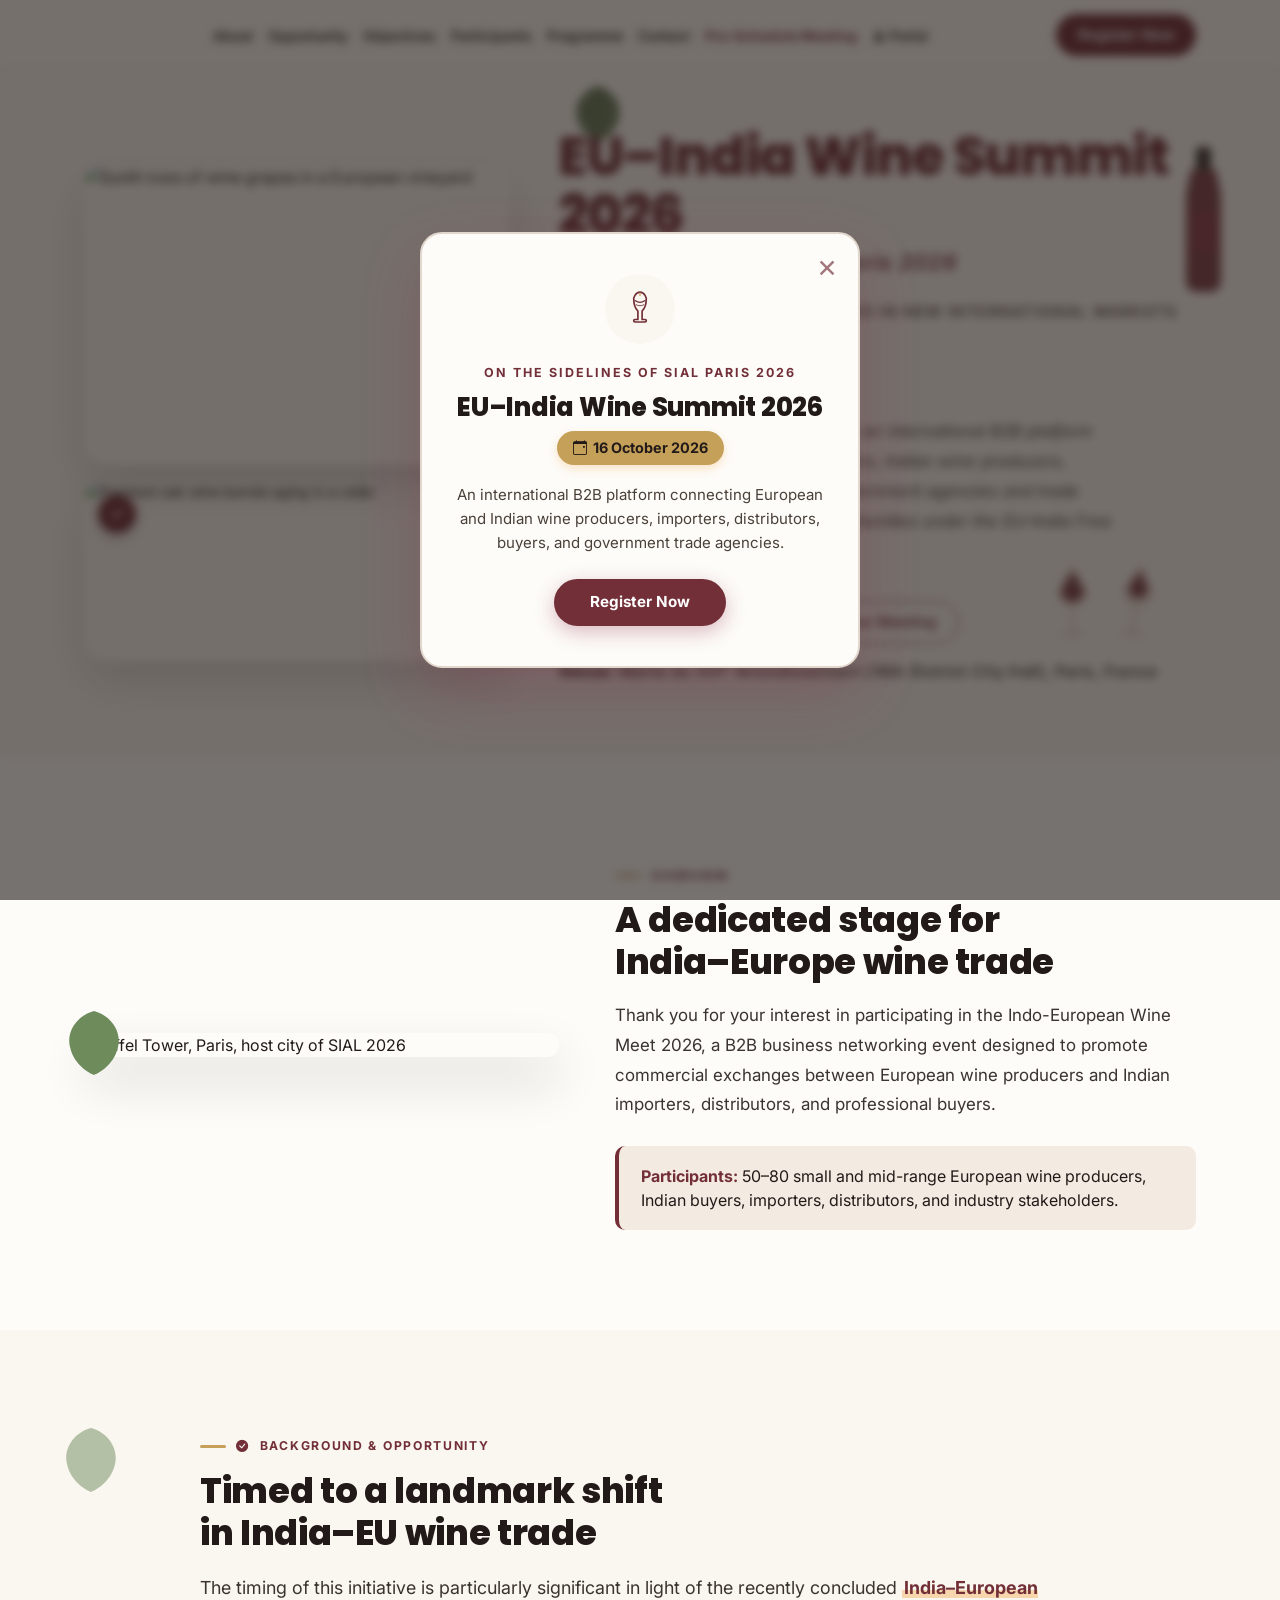
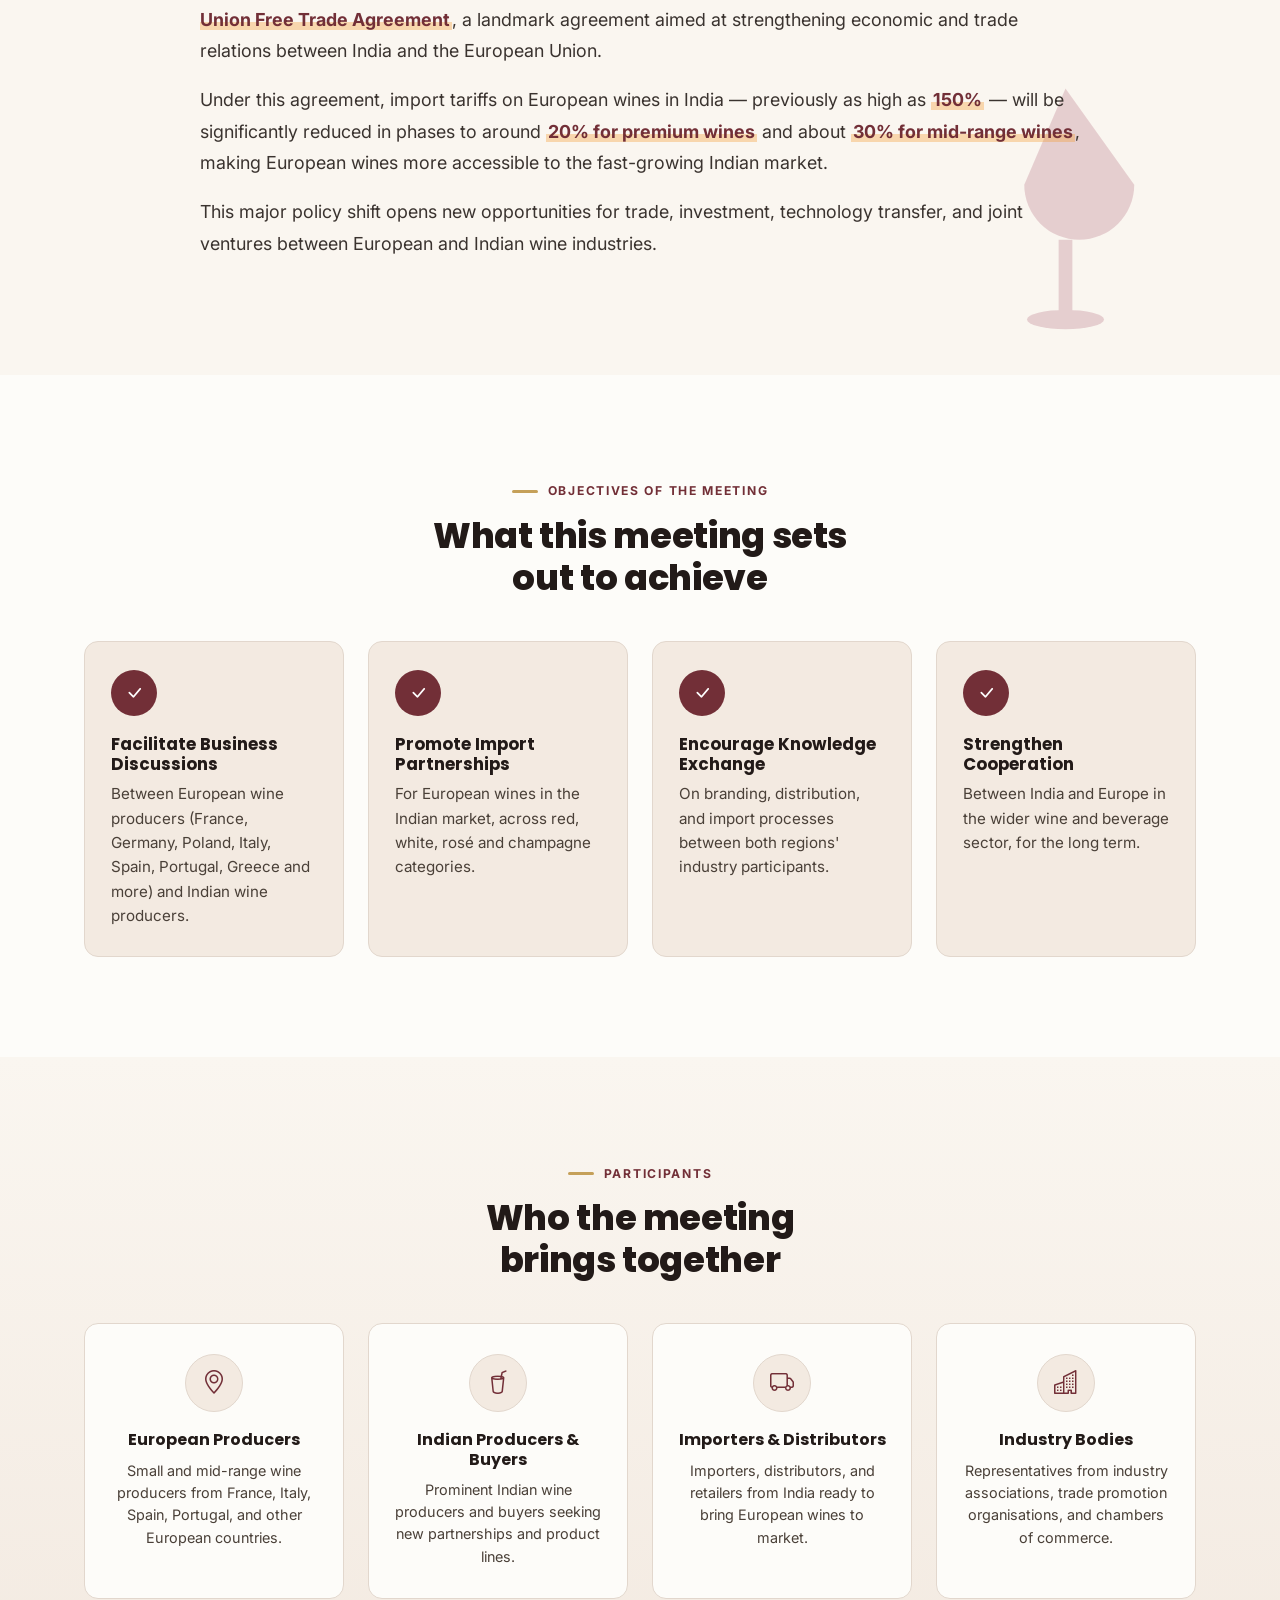
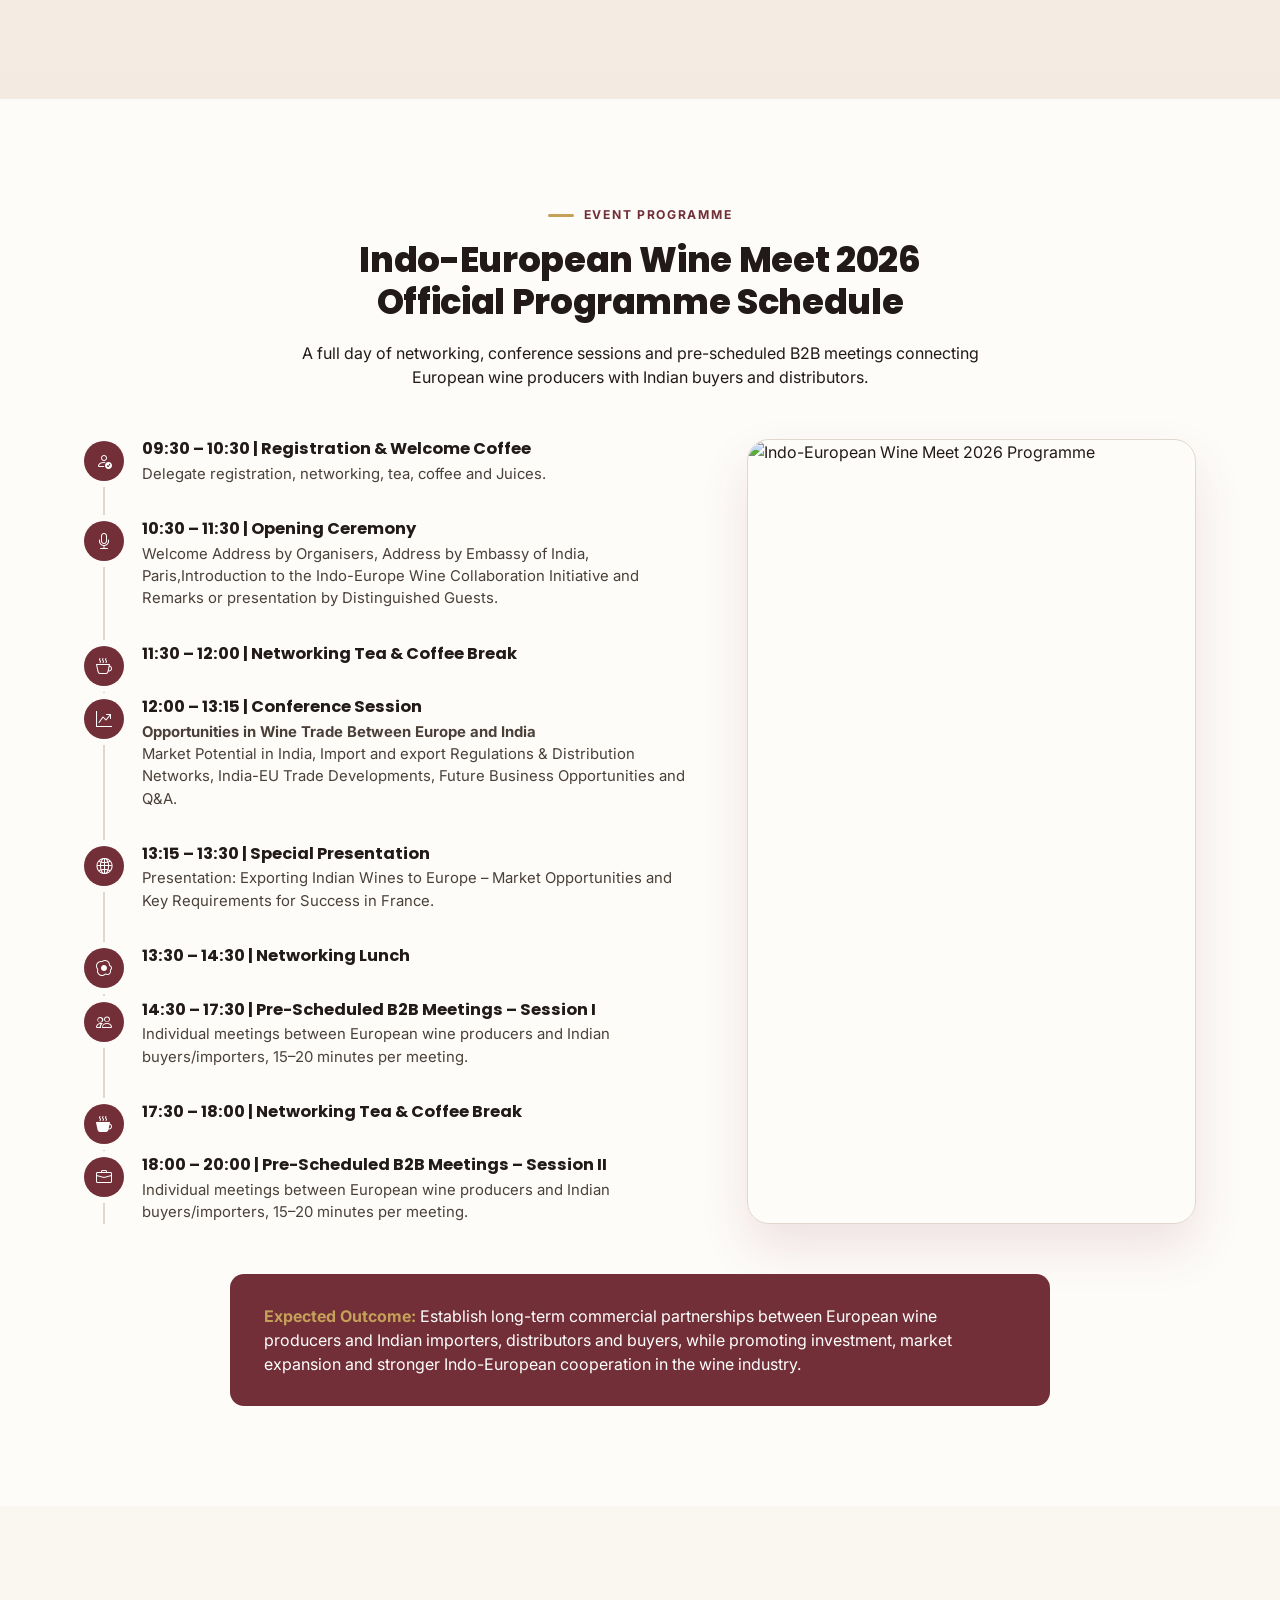
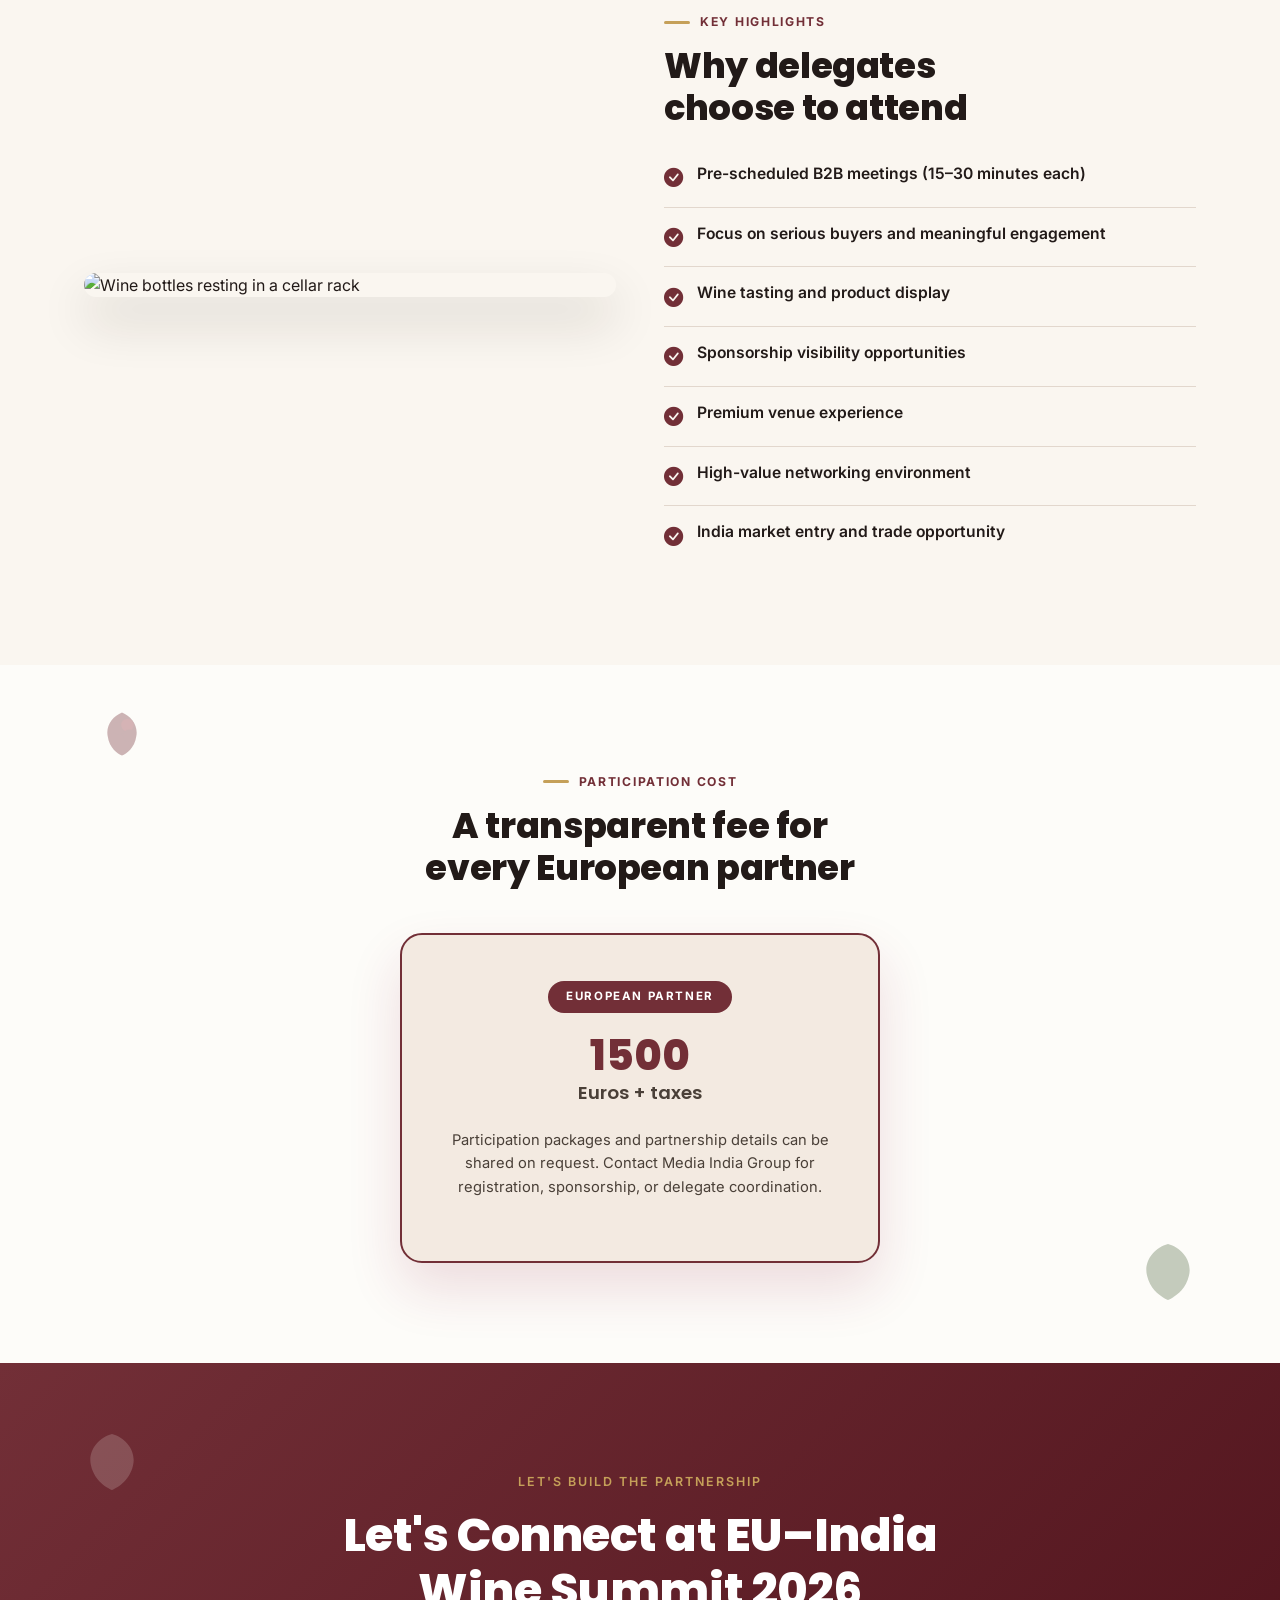
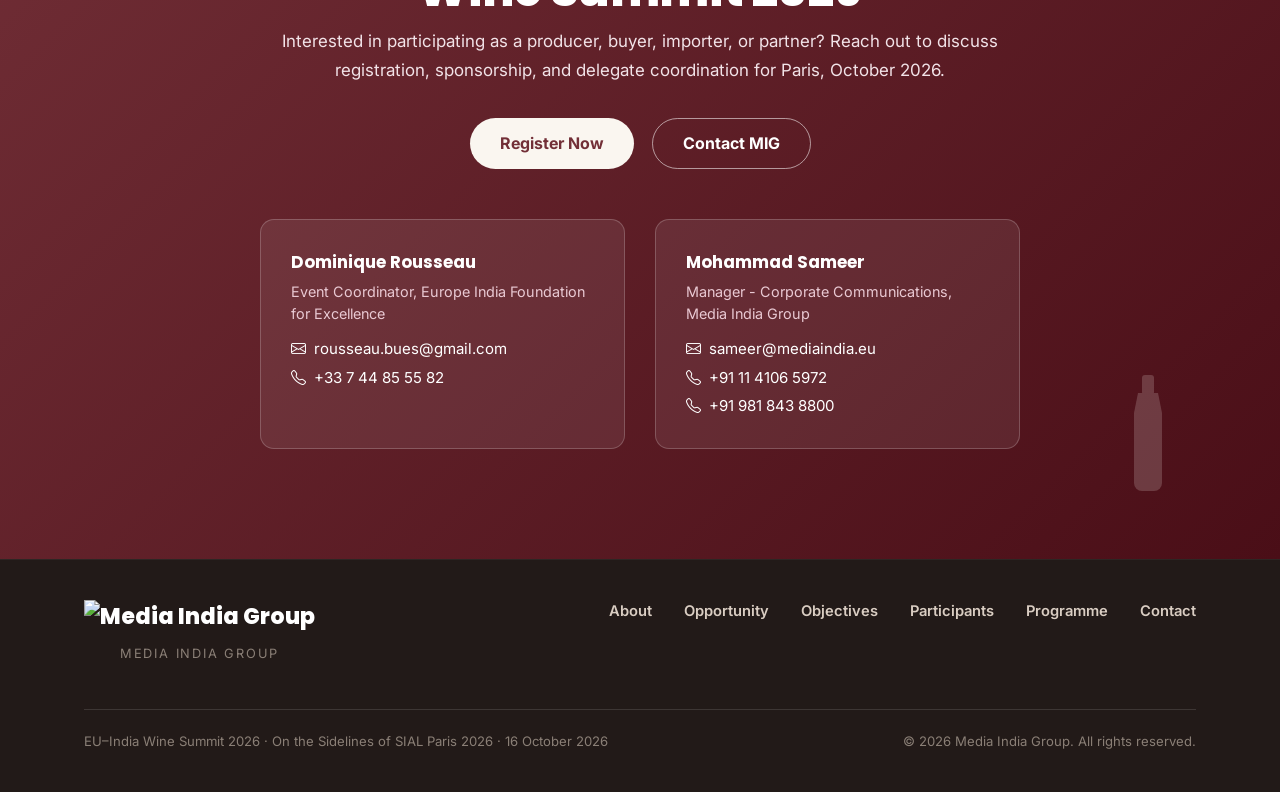
==== commit 009aff22: "EU–India Wine Summit 2026 and update registration form fields" ====
--- a/index.html
+++ b/index.html
@@ -4,7 +4,7 @@
 <head>
   <meta charset="UTF-8">
   <meta name="viewport" content="width=device-width, initial-scale=1.0">
-  <title>INDO-EUROPEAN WINE MEET – SIAL 2026 | Media India Group</title>
+  <title>EU–India Wine Summit 2026 | Media India Group</title>
   <link rel="preconnect" href="https://fonts.googleapis.com">
   <link rel="preconnect" href="https://fonts.gstatic.com" crossorigin>
   <link
@@ -75,9 +75,9 @@
   <header class="hero" id="home">
     <!-- decorative floaters -->
     <svg class="float-deco drift hero-deco-leaf" viewBox="0 0 100 100" style="top:8px; left:44%;">
-      <path d="M50 10 C70 15 85 35 80 55 C75 78 55 88 50 90 C45 88 25 78 20 55 C15 35 30 15 50 10 Z" fill="#6E8B5C" />
-      <path d="M50 15 L50 82" stroke="#4F6B41" stroke-width="2" fill="none" />
-      <path d="M35 28 C25 40 35 55 35 55" stroke="#4F6B41" stroke-width="6" fill="none"
+      <path d="M50 10 C70 15 85 35 80 55 C75 78 55 88 50 90 C45 88 25 78 20 55 C15 35 30 15 50 10 Z" fill="var(--leaf)" />
+      <path d="M50 15 L50 82" stroke="var(--leaf-dark)" stroke-width="2" fill="none" />
+      <path d="M35 28 C25 40 35 55 35 55" stroke="var(--leaf-dark)" stroke-width="6" fill="none"
         transform="translate(20,25) scale(0.5)" />
     </svg>
 
@@ -85,11 +85,11 @@
       <div class="hero-image-stack reveal">
         <div class="hero-img-block large">
           <img src="https://images.unsplash.com/photo-1506377247377-2a5b3b417ebb?q=80&w=900&auto=format&fit=crop"
-            alt="Grape harvest in a European vineyard">
+            alt="Sunlit rows of wine grapes in a European vineyard">
         </div>
         <div class="hero-img-block small">
           <img src="https://images.unsplash.com/photo-1510812431401-41d2bd2722f3?q=80&w=900&auto=format&fit=crop"
-            alt="Red and white wine in glasses">
+            alt="Premium oak wine barrels aging in a cellar">
           <div class="hero-check-badge"><i class="bi bi-check-lg"></i></div>
         </div>
       </div>
@@ -97,43 +97,37 @@
       <div class="hero-content reveal">
         <svg class="float-deco drift hero-deco-bottle" viewBox="0 0 60 140">
           <rect x="24" y="4" width="12" height="20" rx="3" fill="#2b2320" />
-          <path d="M20 22 h20 l4 20 v70 a8 8 0 0 1 -8 8 h-12 a8 8 0 0 1 -8 -8 v-70 Z" fill="#8B1E3F" />
-          <rect x="18" y="55" width="24" height="34" fill="#A32045" opacity="0.55" />
+          <path d="M20 22 h20 l4 20 v70 a8 8 0 0 1 -8 8 h-12 a8 8 0 0 1 -8 -8 v-70 Z" fill="var(--wine)" />
+          <rect x="18" y="55" width="24" height="34" fill="var(--rose)" opacity="0.55" />
         </svg>
         <svg class="float-deco drift hero-deco-glasses" viewBox="0 0 160 140" style="animation-delay:.8s;">
           <path d="M40 20 L20 55 a20 20 0 0 0 40 0 Z" fill="#e7d9cf" />
           <rect x="37" y="75" width="6" height="30" fill="#e7d9cf" />
           <ellipse cx="40" cy="108" rx="16" ry="4" fill="#e7d9cf" />
-          <path d="M40 30 L26 55 a14 14 0 0 0 28 0 Z" fill="#8B1E3F" />
+          <path d="M40 30 L26 55 a14 14 0 0 0 28 0 Z" fill="var(--wine)" />
           <path d="M120 20 L100 55 a20 20 0 0 0 40 0 Z" fill="#e7d9cf" transform="rotate(8 120 60)" />
           <rect x="117" y="75" width="6" height="30" fill="#e7d9cf" transform="rotate(8 120 60)" />
           <ellipse cx="120" cy="108" rx="16" ry="4" fill="#e7d9cf" transform="rotate(8 120 60)" />
-          <path d="M120 30 L108 52 a12 12 0 0 0 24 0 Z" fill="#8B1E3F" transform="rotate(8 120 60)" />
+          <path d="M120 30 L108 52 a12 12 0 0 0 24 0 Z" fill="var(--wine)" transform="rotate(8 120 60)" />
         </svg>
 
-      
-        <h1 class="hero-title">INDO&#8209;EUROPEAN WINE MEET– SIAL 2026</h1>
-        <p class="hero-subline" style="font-style: italic; font-weight: 600; text-transform: none;">Theme: Expanding
-          Opportunities in New International Markets</p>
+        <h1 class="hero-title">EU–India Wine Summit 2026</h1>
+        <p class="hero-subline" style="font-style: italic; font-weight: 600; text-transform: none; color: var(--wine); margin-top: -5px; font-size: 1.35rem;">On the Sidelines of SIAL Paris 2026</p>
+        <p class="hero-theme" style="font-size: 0.95rem; font-weight: 600; letter-spacing: 0.08em; text-transform: uppercase; color: #54493f; margin-bottom: 22px;">Theme: Expanding Opportunities in New International Markets</p>
         <div class="date-badge"><i class="bi bi-calendar-event"></i> 16 October 2026</div>
 
-        <p class="hero-intro">"An exclusive B2B platform bringing together European wine producers, Indian buyers,
-          importers, distributors, and industry stakeholders during SIAL Paris 2026 to encourage partnerships, market
-          access, and long-term trade collaboration."</p>
-
+        <p class="hero-intro">The EU–India Wine Summit 2026 is an international B2B platform connecting European wine producers, Indian wine producers, importers, distributors, buyers, government agencies and trade organisations to explore new opportunities under the EU–India Free Trade Agreement.</p>
 
         <div class="hero-ctas">
           <a href="register.html" class="btn-wine">Register Now</a>
           <a href="Meeting_from.html" class="btn-outline-wine">Pre-Schedule Your Meeting</a>
         </div>
-        <p class="venue-line"><strong>Venue:</strong> Mairie du XVIᵉ Arrondissement (16th District City Hall), Paris,
-          France</p>
-      </div>
-    </div>
-
+        <p class="venue-line"><strong>Venue:</strong> Mairie du XVIᵉ Arrondissement (16th District City Hall), Paris, France</p>
+      </div>
+    </div>
   </header>
 
-  <section class="about-section" id="about">
+<section class="about-section" id="about">
     <div class="container-xl-custom">
       <div class="about-grid">
         <div class="about-img-wrap reveal">
@@ -408,16 +402,17 @@
     </div>
   </section>
 
+
   <!-- ============ PARTICIPATION COST ============ -->
   <section class="cost-section">
     <svg class="cost-deco drift" viewBox="0 0 100 120" style="top:6%; left:6%; width:90px;">
-      <path d="M50 6 C60 10 68 20 66 32 C64 46 55 52 50 54 C45 52 36 46 34 32 C32 20 40 10 50 6 Z" fill="#8B1E3F" />
-      <circle cx="46" cy="24" r="7" fill="#8B1E3F" />
-      <circle cx="56" cy="20" r="7" fill="#A32045" />
-      <circle cx="58" cy="32" r="7" fill="#8B1E3F" />
+      <path d="M50 6 C60 10 68 20 66 32 C64 46 55 52 50 54 C45 52 36 46 34 32 C32 20 40 10 50 6 Z" fill="var(--wine)" />
+      <circle cx="46" cy="24" r="7" fill="var(--wine)" />
+      <circle cx="56" cy="20" r="7" fill="var(--rose)" />
+      <circle cx="58" cy="32" r="7" fill="var(--wine)" />
     </svg>
     <svg class="cost-deco drift" viewBox="0 0 100 100" style="bottom:8%; right:6%; width:70px; animation-delay:1.2s;">
-      <path d="M50 10 C70 15 85 35 80 55 C75 78 55 88 50 90 C45 88 25 78 20 55 C15 35 30 15 50 10 Z" fill="#6E8B5C" />
+      <path d="M50 10 C70 15 85 35 80 55 C75 78 55 88 50 90 C45 88 25 78 20 55 C15 35 30 15 50 10 Z" fill="var(--leaf)" />
     </svg>
 
     <div class="container-xl-custom">
@@ -437,18 +432,18 @@
   <!-- ============ CONTACT / FINAL CTA ============ -->
   <section class="contact-section" id="contact">
     <svg class="float-deco drift" viewBox="0 0 100 100" style="top:8%; left:6%; width:70px; opacity:.18;">
-      <path d="M50 10 C70 15 85 35 80 55 C75 78 55 88 50 90 C45 88 25 78 20 55 C15 35 30 15 50 10 Z" fill="#F5EEE6" />
+      <path d="M50 10 C70 15 85 35 80 55 C75 78 55 88 50 90 C45 88 25 78 20 55 C15 35 30 15 50 10 Z" fill="#FAF6F0" />
     </svg>
     <svg class="float-deco drift" viewBox="0 0 60 140"
       style="bottom:6%; right:8%; width:60px; opacity:.18; animation-delay:.6s;">
-      <rect x="24" y="4" width="12" height="20" rx="3" fill="#F5EEE6" />
-      <path d="M20 22 h20 l4 20 v70 a8 8 0 0 1 -8 8 h-12 a8 8 0 0 1 -8 -8 v-70 Z" fill="#F5EEE6" />
+      <rect x="24" y="4" width="12" height="20" rx="3" fill="#FAF6F0" />
+      <path d="M20 22 h20 l4 20 v70 a8 8 0 0 1 -8 8 h-12 a8 8 0 0 1 -8 -8 v-70 Z" fill="#FAF6F0" />
     </svg>
 
     <div class="container-xl-custom">
       <div class="contact-inner reveal">
         <p class="eyebrow" style="color:var(--amber);">Let's Build the Partnership</p>
-        <h2>Let's Connect at Indo-European<br>Wine Meet 2026</h2>
+        <h2>Let's Connect at EU–India<br>Wine Summit 2026</h2>
         <p class="lede">Interested in participating as a producer, buyer, importer, or partner? Reach out to discuss
           registration, sponsorship, and delegate coordination for Paris, October 2026.</p>
         <div class="contact-ctas">
@@ -458,11 +453,10 @@
 
         <div class="contact-details-grid">
           <div class="contact-detail-card">
-            <span class="name">Ranvir Nayar</span>
-            <span class="role">Managing Editor, Media India Group</span>
-            <a href="mailto:r.nayar@mediaindia.eu"><i class="bi bi-envelope me-2"></i>r.nayar@mediaindia.eu</a>
-            <a href="tel:+33751210520"><i class="bi bi-telephone me-2"></i>+33 751 210 520</a>
-            <a href="tel:+919818426600"><i class="bi bi-telephone me-2"></i>+91 981 842 6600</a>
+            <span class="name">Dominique Rousseau</span>
+            <span class="role">Event Coordinator, Europe India Foundation for Excellence</span>
+            <a href="mailto:rousseau.bues@gmail.com"><i class="bi bi-envelope me-2"></i>rousseau.bues@gmail.com</a>
+            <a href="tel:+33744855582"><i class="bi bi-telephone me-2"></i>+33 7 44 85 55 82</a>
           </div>
 
           <div class="contact-detail-card">
@@ -471,13 +465,6 @@
             <a href="mailto:sameer@mediaindia.eu"><i class="bi bi-envelope me-2"></i>sameer@mediaindia.eu</a>
             <a href="tel:+911141065972"><i class="bi bi-telephone me-2"></i>+91 11 4106 5972</a>
             <a href="tel:+919818438800"><i class="bi bi-telephone me-2"></i>+91 981 843 8800</a>
-          </div>
-
-          <div class="contact-detail-card">
-         
-            <a href="mailto:rousseau.bues@gmail.com"><i class="bi bi-envelope me-2"></i>rousseau.bues@gmail.com</a>
-            <a href="tel:+33 7 44 85 55 82"><i class="bi bi-telephone me-2"></i>+33 7 44 85 55 82</a>
-
           </div>
         </div>
 
@@ -507,7 +494,7 @@
         </ul>
       </div>
       <div class="footer-bottom">
-        <span>Indo-European Wine Meet 2026 · SIAL Paris · 16 October 2026</span>
+        <span>EU–India Wine Summit 2026 · On the Sidelines of SIAL Paris 2026 · 16 October 2026</span>
         <span>&copy; 2026 Media India Group. All rights reserved.</span>
       </div>
     </div>
@@ -533,11 +520,10 @@
             <path d="M50,18 L50,12" stroke="var(--amber)" stroke-width="3" stroke-linecap="round" />
           </svg>
         </div>
-        <p class="event-popup-eyebrow">SIAL Paris 2026</p>
-        <h3 class="event-popup-title">Indo-European Wine Meet</h3>
+        <p class="event-popup-eyebrow">On the Sidelines of SIAL Paris 2026</p>
+        <h3 class="event-popup-title">EU–India Wine Summit 2026</h3>
         <p class="event-popup-date"><i class="bi bi-calendar-event"></i> 16 October 2026</p>
-        <p class="event-popup-desc">Join small and mid-range European wine producers and Indian market stakeholders for
-          exclusive B2B partnerships.</p>
+        <p class="event-popup-desc">An international B2B platform connecting European and Indian wine producers, importers, distributors, buyers, and government trade agencies.</p>
         <a href="register.html" class="event-popup-cta" id="popupCTA">Register Now</a>
       </div>
     </div>
--- a/style.css
+++ b/style.css
@@ -1,17 +1,17 @@
 /* ============ TOKENS ============ */
 :root {
-  --cream: #F5EEE6;
-  --cream-alt: #F3EADF;
-  --paper: #FBF7F1;
-  --wine: #8B1E3F;
-  --wine-deep: #6E1731;
-  --rose: #A32045;
-  --terracotta: #B5502F;
-  --ink: #1D1714;
-  --border-soft: #D9CDC2;
-  --amber: #F29A2E;
-  --leaf: #6E8B5C;
-  --leaf-dark: #4F6B41;
+  --cream: #FAF6F0; /* Soft ivory background */
+  --cream-alt: #F3EAE1; /* Richer warm cream background */
+  --paper: #FDFCF9; /* Cleaner paper ivory background */
+  --wine: #722F37; /* Official Port Wine Red */
+  --wine-deep: #4A0E17; /* Deep Burgundy */
+  --rose: #8C2D38; /* Soft Porto Rose */
+  --terracotta: #802A36; /* Rich dark wine color instead of orange terracotta */
+  --ink: #221A18; /* Elegant deep wine-ink */
+  --border-soft: #E2D7CD; /* Premium soft beige border */
+  --amber: #C5A059; /* Wine Gold instead of bright orange */
+  --leaf: #5B724C; /* Elegant muted olive/grape leaf green */
+  --leaf-dark: #3F5234; /* Rich dark muted olive */
 
   --font-display: 'Poppins', sans-serif;
   --font-serif: 'Playfair Display', serif;
@@ -85,7 +85,7 @@
 }
 
 .section-title {
-  font-size: clamp(1.9rem, 3vw, 2.7rem);
+  font-size: clamp(1.6rem, 3vw, 2.2rem);
   margin-bottom: 18px;
 }
 
@@ -383,6 +383,7 @@
   margin-bottom: 6px;
   font-family: var(--font-display);
   font-weight: 800;
+  color: #722F37;
 }
 
 .hero-subline {
@@ -2737,7 +2738,172 @@
   box-shadow: 0 8px 20px rgba(139, 30, 63, 0.25);
   z-index: 10;
 }
-
-
-
-
+/* ============ EU-INDIA WINE SUMMIT CUSTOM STYLES ============ */
+.market-info-grid {
+  display: grid;
+  grid-template-columns: 1fr 1fr;
+  gap: 32px;
+  margin-top: 40px;
+}
+@media (max-width: 991px) {
+  .market-info-grid {
+    grid-template-columns: 1fr;
+  }
+}
+.market-card {
+  background: var(--paper);
+  border: 1px solid var(--border-soft);
+  border-radius: var(--radius-md);
+  padding: 34px;
+  height: 100%;
+  box-shadow: 0 10px 30px rgba(29, 23, 20, 0.04);
+}
+.market-card h4 {
+  font-family: var(--font-serif);
+  color: var(--wine);
+  font-size: 1.45rem;
+  margin-bottom: 20px;
+  border-bottom: 2px solid var(--amber);
+  padding-bottom: 10px;
+  display: inline-block;
+}
+.market-list {
+  list-style: none;
+  padding: 0;
+  margin: 0;
+}
+.market-list li {
+  position: relative;
+  padding-left: 24px;
+  margin-bottom: 12px;
+  font-size: 0.95rem;
+  line-height: 1.6;
+}
+.market-list li::before {
+  content: "•";
+  color: var(--amber);
+  font-weight: bold;
+  font-size: 1.25rem;
+  position: absolute;
+  left: 4px;
+  top: -2px;
+}
+.collab-box {
+  background: linear-gradient(135deg, var(--wine-deep) 0%, var(--wine) 100%);
+  color: #fff;
+  border-radius: var(--radius-md);
+  padding: 34px;
+  margin-top: 32px;
+  box-shadow: 0 15px 35px rgba(74, 14, 23, 0.15);
+}
+.collab-box h4 {
+  font-family: var(--font-serif);
+  color: var(--amber);
+  margin-bottom: 12px;
+}
+.collab-box p {
+  margin-bottom: 0;
+  line-height: 1.7;
+}
+
+/* Why Exhibit Section styles */
+.why-exhibit-section {
+  background: var(--cream);
+  padding: 100px 0;
+}
+.why-exhibit-grid {
+  display: grid;
+  grid-template-columns: repeat(auto-fit, minmax(250px, 1fr));
+  gap: 24px;
+  margin-top: 40px;
+}
+.exhibit-card {
+  background: var(--paper);
+  border: 1px solid var(--border-soft);
+  border-radius: var(--radius-md);
+  padding: 28px;
+  transition: transform 0.3s ease, box-shadow 0.3s ease;
+}
+.exhibit-card:hover {
+  transform: translateY(-5px);
+  box-shadow: 0 15px 30px rgba(29, 23, 20, 0.08);
+}
+.exhibit-icon {
+  width: 48px;
+  height: 48px;
+  border-radius: 50%;
+  background: rgba(114, 47, 55, 0.08);
+  color: var(--wine);
+  display: flex;
+  align-items: center;
+  justify-content: center;
+  font-size: 1.3rem;
+  margin-bottom: 16px;
+}
+.exhibit-card h5 {
+  font-size: 1.1rem;
+  font-weight: 700;
+  margin-bottom: 8px;
+}
+.exhibit-card p {
+  font-size: 0.9rem;
+  color: #4a4038;
+  line-height: 1.5;
+  margin: 0;
+}
+
+/* Simplified Registration elements styles */
+.fee-info-grid {
+  display: grid;
+  grid-template-columns: repeat(auto-fit, minmax(200px, 1fr));
+  gap: 20px;
+  margin-bottom: 24px;
+}
+.fee-card {
+  background: var(--cream-alt);
+  border: 1.5px solid var(--border-soft);
+  border-radius: var(--radius-md);
+  padding: 24px;
+  text-align: center;
+  display: flex;
+  flex-direction: column;
+  justify-content: center;
+  align-items: center;
+  transition: border-color 0.25s ease;
+}
+.fee-card:hover {
+  border-color: var(--amber);
+}
+.fee-role {
+  font-size: 0.8rem;
+  font-weight: 700;
+  text-transform: uppercase;
+  color: #72665c;
+  letter-spacing: 0.08em;
+  margin-bottom: 6px;
+}
+.fee-price {
+  font-family: var(--font-display);
+  font-size: 1.8rem;
+  font-weight: 800;
+  color: var(--wine);
+}
+.deadline-box-inline {
+  display: flex;
+  align-items: center;
+  gap: 12px;
+  background: rgba(114, 47, 55, 0.05);
+  border: 1.5px dashed var(--wine);
+  border-radius: var(--radius-md);
+  padding: 16px 20px;
+  height: 100%;
+}
+.deadline-box-inline i {
+  font-size: 1.8rem;
+  color: var(--wine);
+}
+.deadline-box-inline div {
+  font-size: 0.92rem;
+  line-height: 1.4;
+  color: #4a4038;
+}
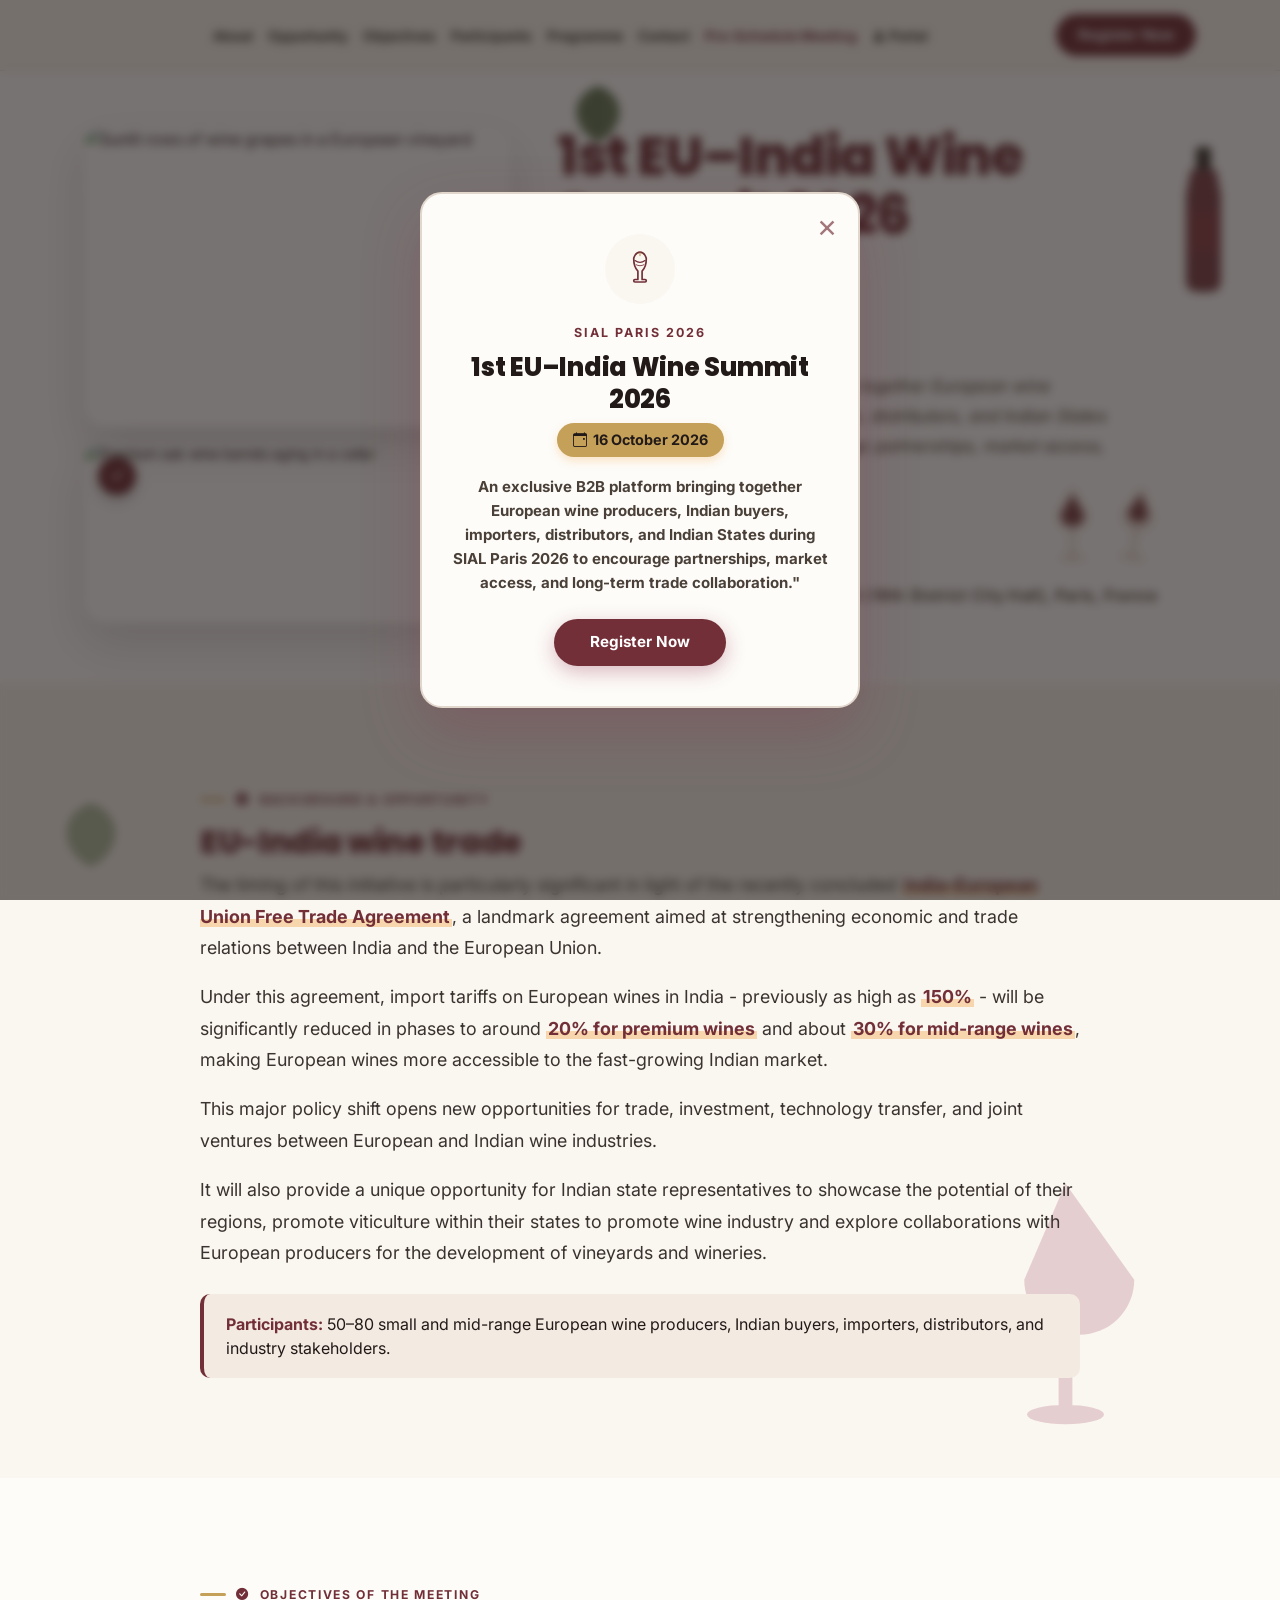
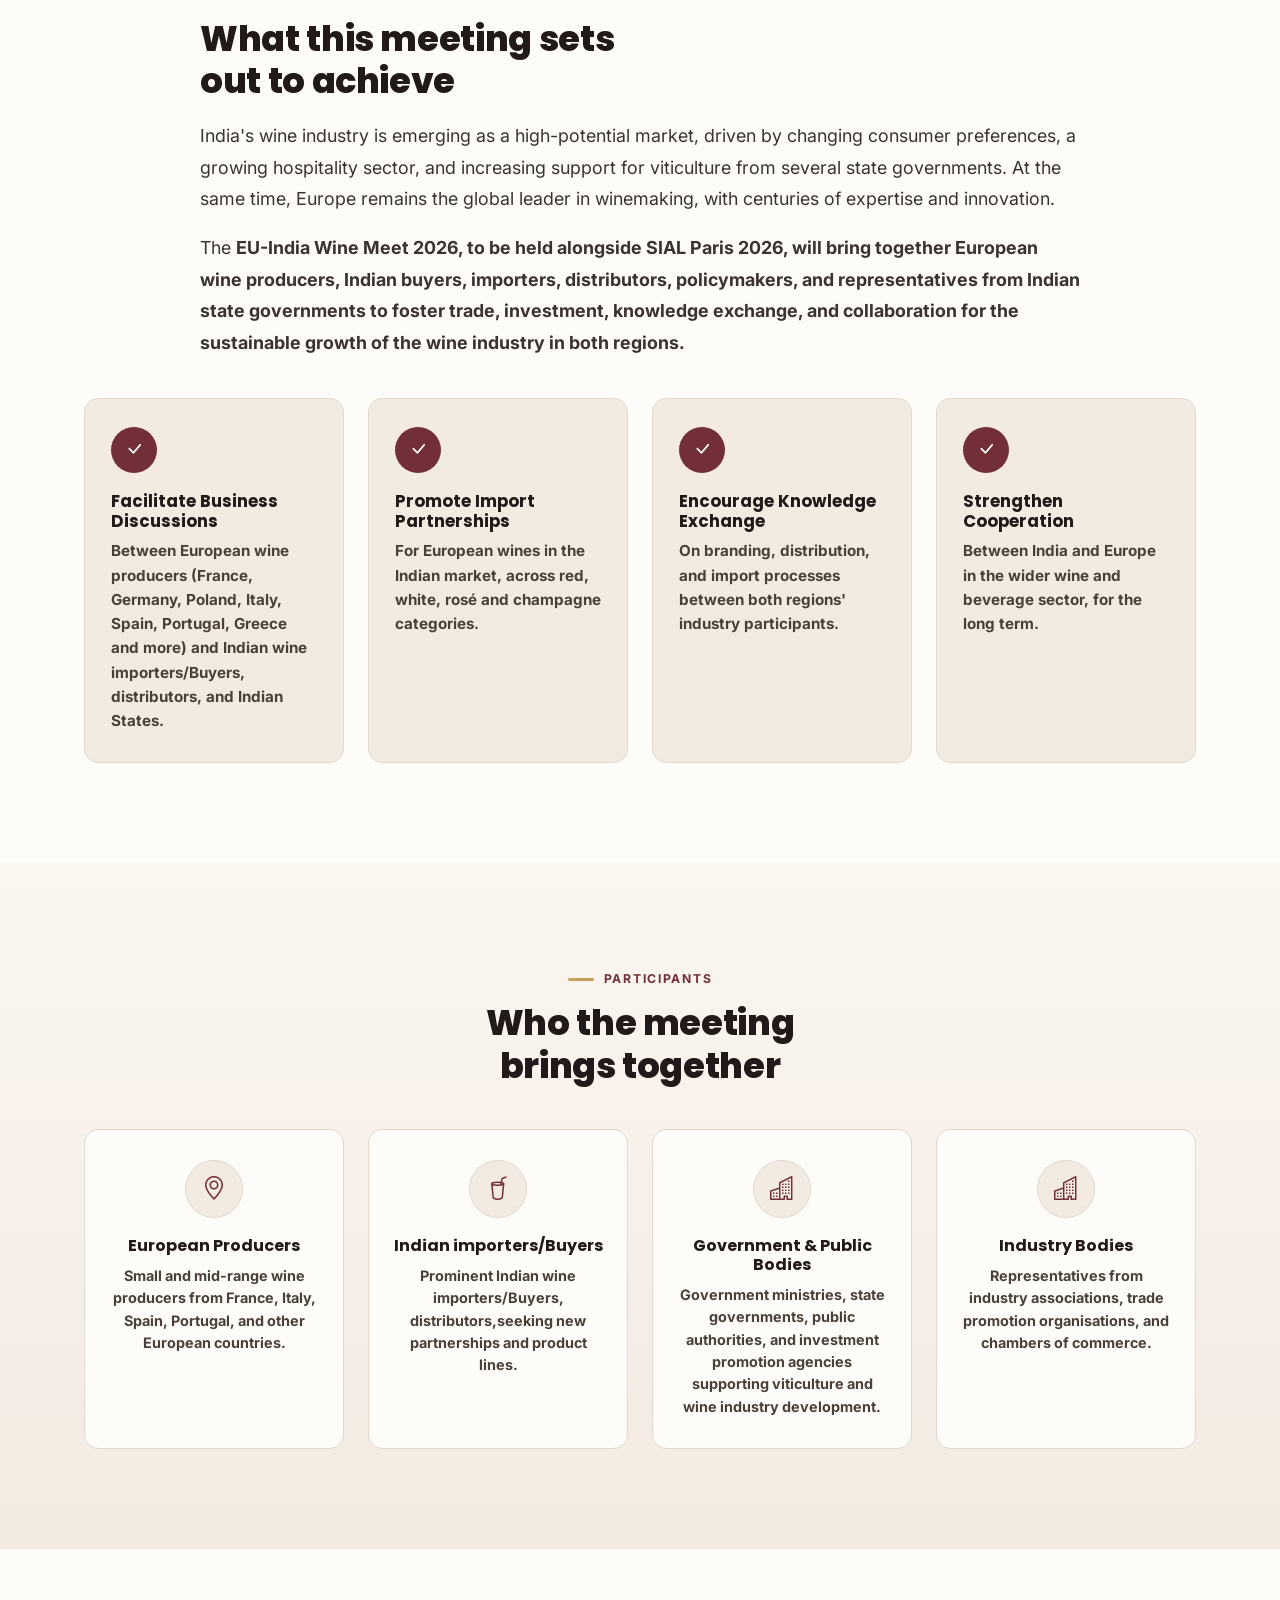
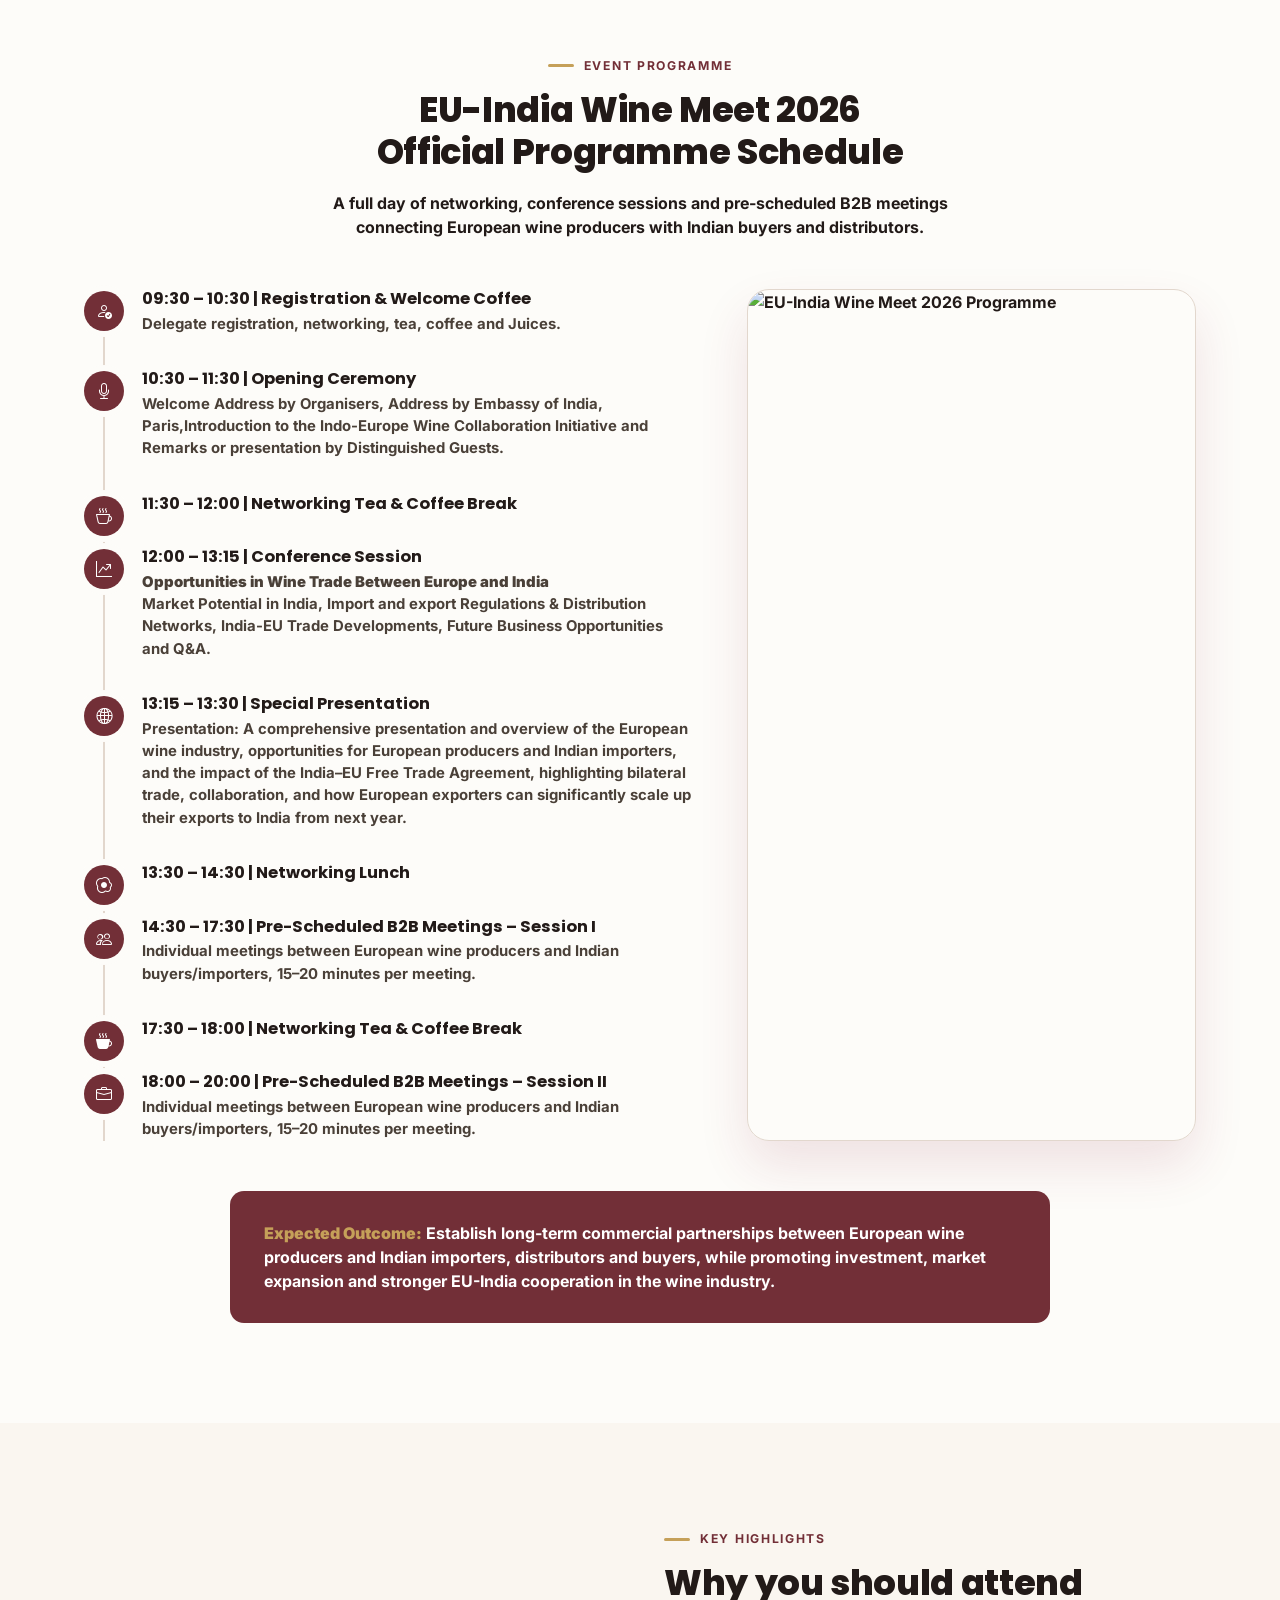
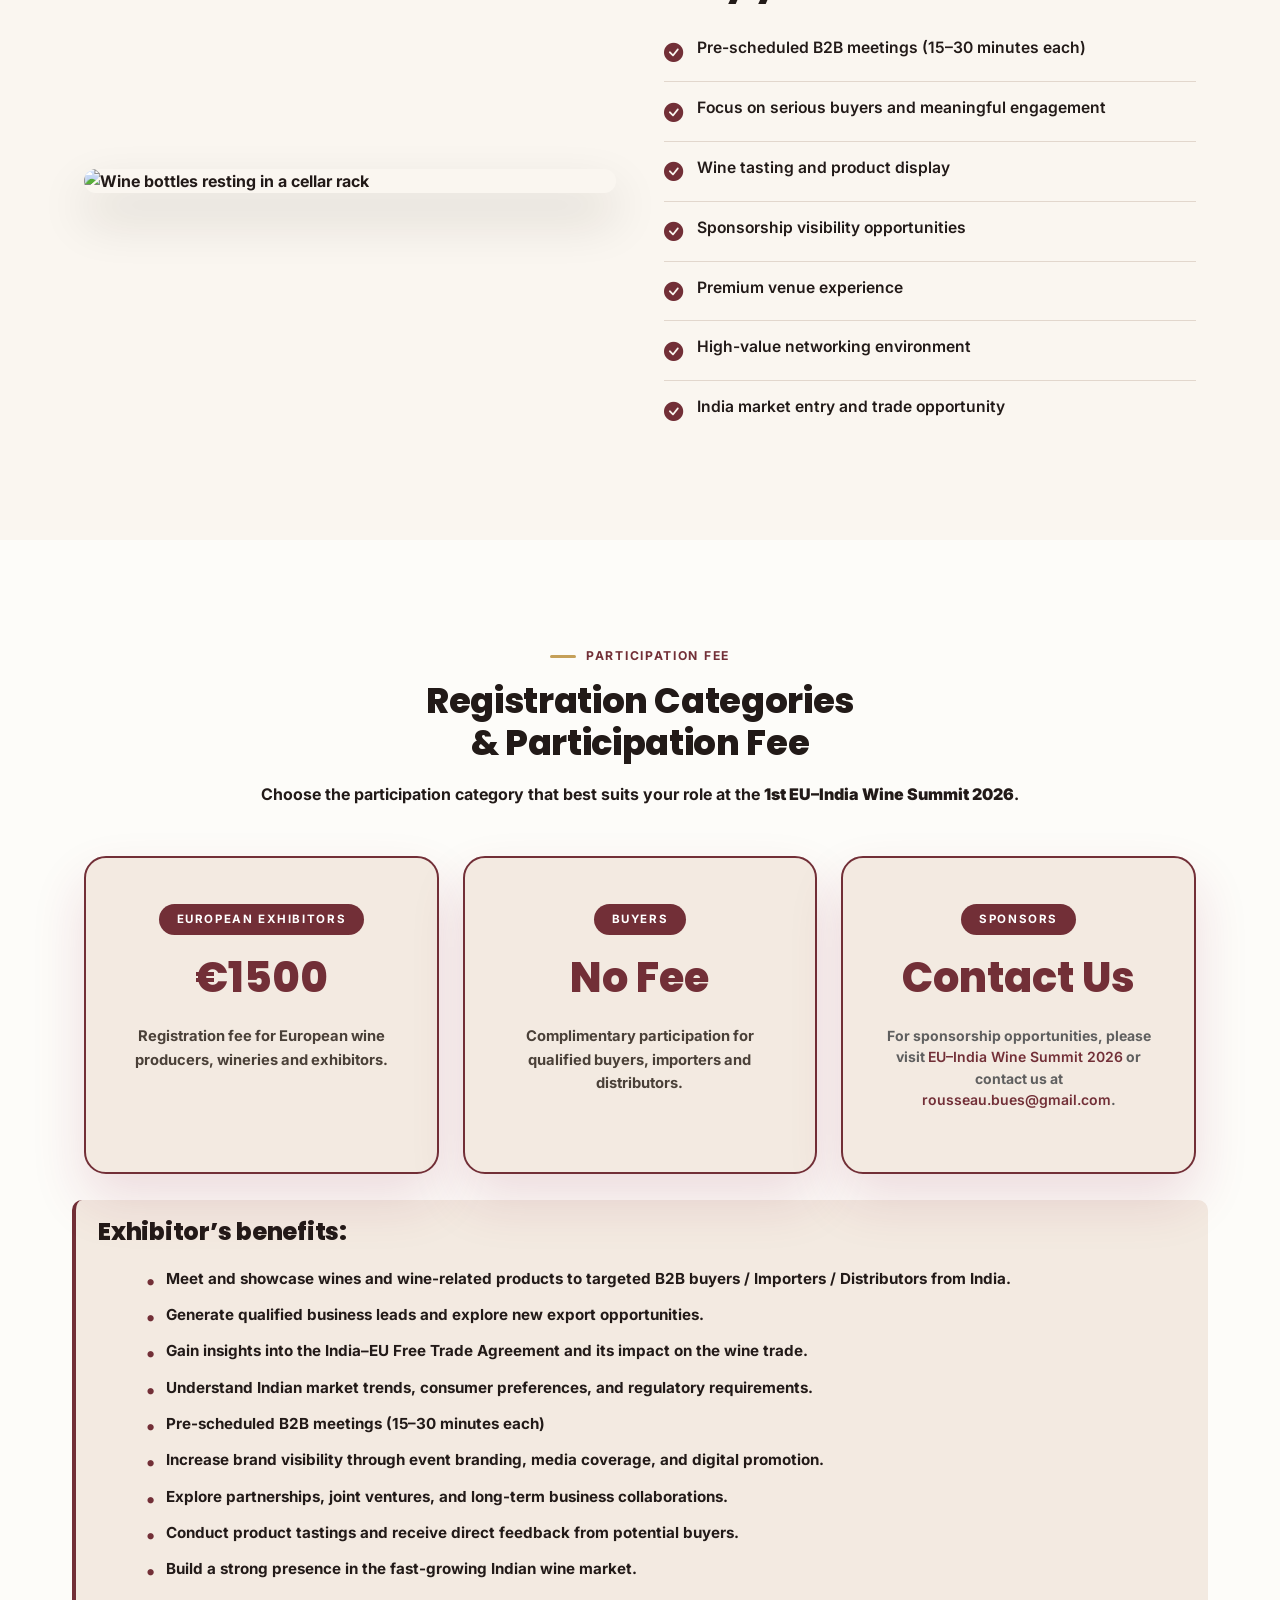
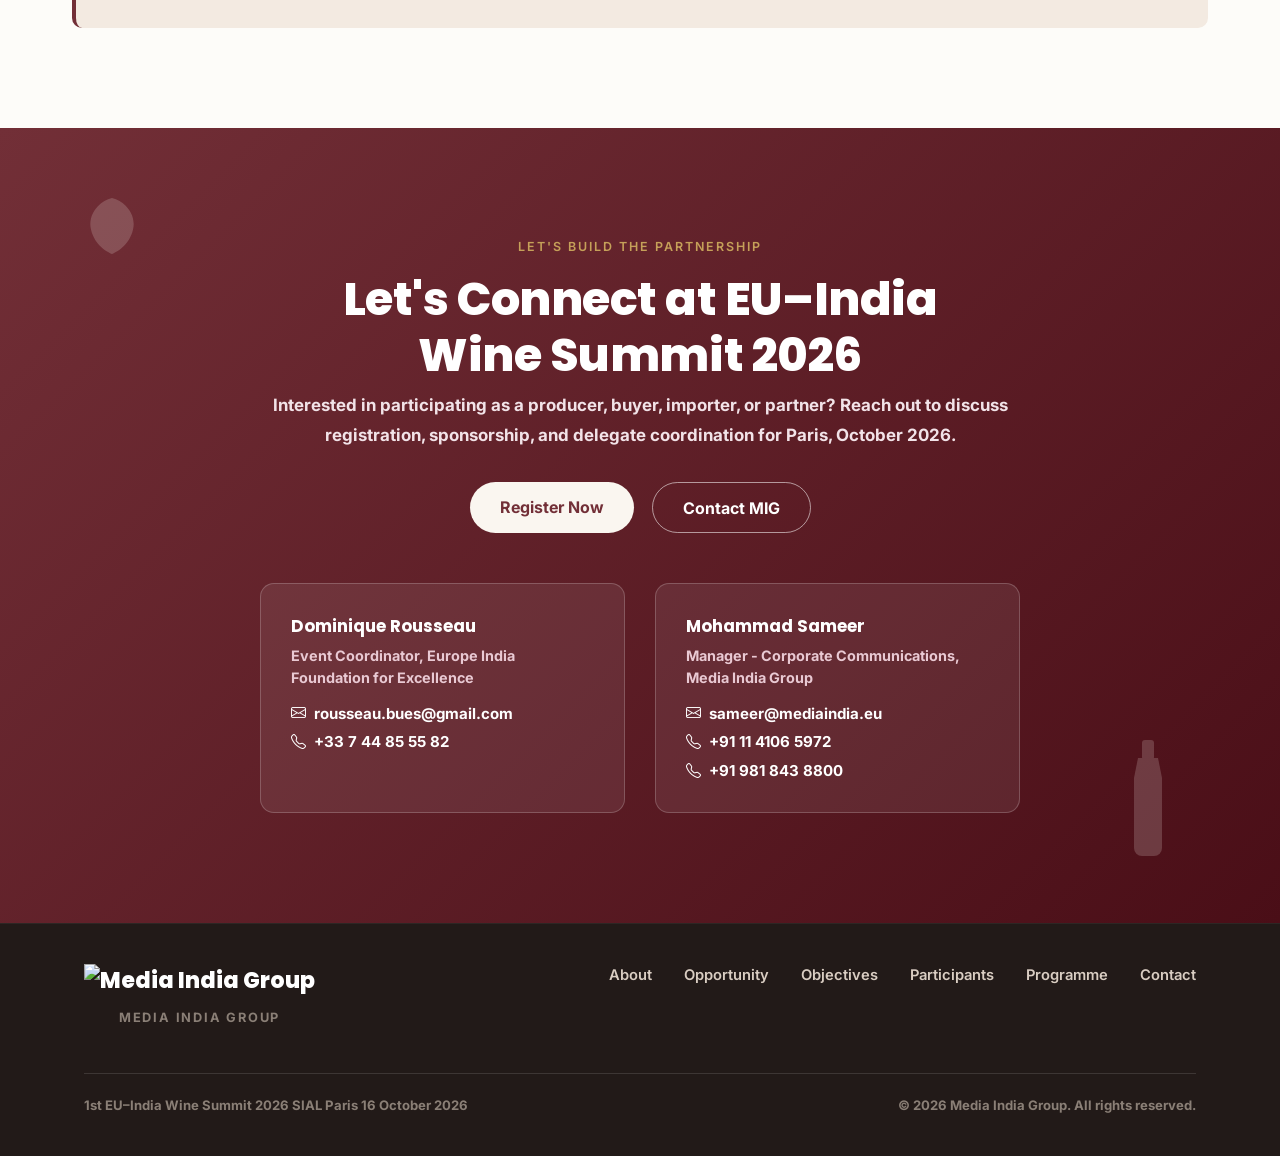
==== commit 6f33bfa7: "html" ====
--- a/index.html
+++ b/index.html
@@ -4,7 +4,7 @@
 <head>
   <meta charset="UTF-8">
   <meta name="viewport" content="width=device-width, initial-scale=1.0">
-  <title>EU–India Wine Summit 2026 | Media India Group</title>
+  <title>1st EU–India Wine Summit 2026 | Media India Group</title>
   <link rel="preconnect" href="https://fonts.googleapis.com">
   <link rel="preconnect" href="https://fonts.gstatic.com" crossorigin>
   <link
@@ -75,7 +75,8 @@
   <header class="hero" id="home">
     <!-- decorative floaters -->
     <svg class="float-deco drift hero-deco-leaf" viewBox="0 0 100 100" style="top:8px; left:44%;">
-      <path d="M50 10 C70 15 85 35 80 55 C75 78 55 88 50 90 C45 88 25 78 20 55 C15 35 30 15 50 10 Z" fill="var(--leaf)" />
+      <path d="M50 10 C70 15 85 35 80 55 C75 78 55 88 50 90 C45 88 25 78 20 55 C15 35 30 15 50 10 Z"
+        fill="var(--leaf)" />
       <path d="M50 15 L50 82" stroke="var(--leaf-dark)" stroke-width="2" fill="none" />
       <path d="M35 28 C25 40 35 55 35 55" stroke="var(--leaf-dark)" stroke-width="6" fill="none"
         transform="translate(20,25) scale(0.5)" />
@@ -111,23 +112,26 @@
           <path d="M120 30 L108 52 a12 12 0 0 0 24 0 Z" fill="var(--wine)" transform="rotate(8 120 60)" />
         </svg>
 
-        <h1 class="hero-title">EU–India Wine Summit 2026</h1>
-        <p class="hero-subline" style="font-style: italic; font-weight: 600; text-transform: none; color: var(--wine); margin-top: -5px; font-size: 1.35rem;">On the Sidelines of SIAL Paris 2026</p>
-        <p class="hero-theme" style="font-size: 0.95rem; font-weight: 600; letter-spacing: 0.08em; text-transform: uppercase; color: #54493f; margin-bottom: 22px;">Theme: Expanding Opportunities in New International Markets</p>
+        <h1 class="hero-title">1st EU–India Wine Summit 2026</h1>
+        <p class="hero-subline"
+          style="font-style: italic; font-weight: 600; text-transform: none; color: var(--wine); margin-top: -5px; font-size: 1.35rem;">
+          SIAL Paris 2026</p>
         <div class="date-badge"><i class="bi bi-calendar-event"></i> 16 October 2026</div>
 
-        <p class="hero-intro">The EU–India Wine Summit 2026 is an international B2B platform connecting European wine producers, Indian wine producers, importers, distributors, buyers, government agencies and trade organisations to explore new opportunities under the EU–India Free Trade Agreement.</p>
+        <p class="hero-intro">An exclusive B2B platform bringing together European wine producers, Indian buyers,
+          importers, distributors, and Indian States during SIAL Paris 2026 to encourage partnerships, market access,
+          and long-term trade collaboration.</p>
 
         <div class="hero-ctas">
           <a href="register.html" class="btn-wine">Register Now</a>
-          <a href="Meeting_from.html" class="btn-outline-wine">Pre-Schedule Your Meeting</a>
-        </div>
-        <p class="venue-line"><strong>Venue:</strong> Mairie du XVIᵉ Arrondissement (16th District City Hall), Paris, France</p>
+        </div>
+        <p class="venue-line"><strong>Venue:</strong> Mairie du XVIᵉ Arrondissement (16th District City Hall), Paris,
+          France</p>
       </div>
     </div>
   </header>
 
-<section class="about-section" id="about">
+  <!-- <section class="about-section" id="about">
     <div class="container-xl-custom">
       <div class="about-grid">
         <div class="about-img-wrap reveal">
@@ -141,19 +145,16 @@
         <div class="reveal">
           <p class="section-label">Overview</p>
           <h2 class="section-title">A dedicated stage for<br>India–Europe wine trade</h2>
-          <p class="lede">Thank you for your interest in participating in the Indo-European Wine Meet 2026, a B2B
+          <p class="lede">Thank you for your interest in participating in the EU-India Wine Meet 2026, a B2B
             business networking event designed to promote commercial exchanges between European wine producers and
             Indian importers, distributors, and professional buyers.</p>
-          <div class="participants-note">
-            <strong>Participants:</strong> 50–80 small and mid-range European wine producers, Indian buyers, importers,
-            distributors, and industry stakeholders.
-          </div>
-        </div>
-      </div>
-    </div>
-  </section>
-
- 
+        
+        </div>
+      </div>
+    </div>
+  </section> -->
+
+
 
   <section class="opportunity-section" id="opportunity">
     <svg class="opp-deco-glass drift" viewBox="0 0 160 200">
@@ -168,34 +169,59 @@
     <div class="container-xl-custom">
       <div class="opportunity-inner reveal">
         <p class="section-label"><i class="bi bi-check-circle-fill"></i> Background &amp; Opportunity</p>
-        <h2 class="section-title">Timed to a landmark shift<br>in India–EU wine trade</h2>
+        <h2 class="wine-title">EU-India wine trade</h2>
         <p class="lede">The timing of this initiative is particularly significant in light of the recently concluded
           <mark>India–European Union Free Trade Agreement</mark>, a landmark agreement aimed at strengthening economic
           and trade relations between India and the European Union.
         </p>
-        <p class="lede" style="margin-top:18px;">Under this agreement, import tariffs on European wines in India —
-          previously as high as <mark>150%</mark> — will be significantly reduced in phases to around <mark>20% for
+        <p class="lede" style="margin-top:18px;">Under this agreement, import tariffs on European wines in India -
+          previously as high as <mark>150%</mark> - will be significantly reduced in phases to around <mark>20% for
             premium wines</mark> and about <mark>30% for mid-range wines</mark>, making European wines more accessible
           to the fast-growing Indian market.</p>
         <p class="lede" style="margin-top:18px;">This major policy shift opens new opportunities for trade, investment,
           technology transfer, and joint ventures between European and Indian wine industries.</p>
+
+        <p class="lede" style="margin-top:18px;">It will also provide a unique opportunity for Indian state
+          representatives to showcase the potential of their regions, promote viticulture within their states to promote
+          wine industry and explore collaborations with European producers for the development of vineyards and
+          wineries.</p>
+
+        <div class="participants-note">
+          <strong>Participants:</strong> 50–80 small and mid-range European wine producers, Indian buyers, importers,
+          distributors, and industry stakeholders.
+        </div>
       </div>
     </div>
   </section>
 
   <section class="objectives-section" id="objectives">
     <div class="container-xl-custom">
-      <div class="text-center mx-auto reveal" style="max-width:680px;">
-        <p class="section-label justify-content-center">Objectives of the Meeting</p>
+      <div class="opportunity-inner">
+
+        <p class="section-label"><i class="bi bi-check-circle-fill"></i> Objectives of the Meeting</p>
         <h2 class="section-title">What this meeting sets<br>out to achieve</h2>
-      </div>
+
+        <p class="lede">
+          India's wine industry is emerging as a high-potential market, driven by changing consumer preferences, a
+          growing hospitality sector, and increasing support for viticulture from several state governments. At the same
+          time, Europe remains the global leader in winemaking, with centuries of expertise and innovation.
+        </p>
+
+        <p class="lede" style="margin-top:18px;">
+          The <b> EU-India Wine Meet 2026, to be held alongside SIAL Paris 2026, will bring together European wine
+            producers, Indian buyers, importers, distributors, policymakers, and representatives from Indian state
+            governments to foster trade, investment, knowledge exchange, and collaboration for the sustainable growth of
+            the wine industry in both regions. </p>
+
+      </div>
+
       <div class="row g-4 mt-3">
         <div class="col-md-6 col-lg-3 reveal">
           <div class="objective-card">
             <div class="objective-icon"><i class="bi bi-check-lg"></i></div>
             <h5>Facilitate Business Discussions</h5>
             <p>Between European wine producers (France, Germany, Poland, Italy, Spain, Portugal, Greece and more) and
-              Indian wine producers.</p>
+              Indian wine importers/Buyers, distributors, and Indian States.</p>
           </div>
         </div>
         <div class="col-md-6 col-lg-3 reveal">
@@ -219,6 +245,8 @@
             <p>Between India and Europe in the wider wine and beverage sector, for the long term.</p>
           </div>
         </div>
+
+
       </div>
     </div>
   </section>
@@ -240,15 +268,16 @@
         <div class="col-sm-6 col-lg-3 reveal">
           <div class="participant-card">
             <div class="p-icon"><i class="bi bi-cup-straw"></i></div>
-            <h6>Indian Producers &amp; Buyers</h6>
-            <p>Prominent Indian wine producers and buyers seeking new partnerships and product lines.</p>
+            <h6>Indian importers/Buyers</h6>
+            <p>Prominent Indian wine importers/Buyers, distributors,seeking new partnerships and product lines.</p>
           </div>
         </div>
         <div class="col-sm-6 col-lg-3 reveal">
           <div class="participant-card">
-            <div class="p-icon"><i class="bi bi-truck"></i></div>
-            <h6>Importers &amp; Distributors</h6>
-            <p>Importers, distributors, and retailers from India ready to bring European wines to market.</p>
+            <div class="p-icon"><i class="bi bi-buildings"></i></div>
+            <h6>Government & Public Bodies</h6>
+            <p>Government ministries, state governments, public authorities, and investment promotion agencies
+              supporting viticulture and wine industry development.</p>
           </div>
         </div>
         <div class="col-sm-6 col-lg-3 reveal">
@@ -258,6 +287,7 @@
             <p>Representatives from industry associations, trade promotion organisations, and chambers of commerce.</p>
           </div>
         </div>
+
       </div>
     </div>
   </section>
@@ -268,7 +298,7 @@
       <div class="text-center mx-auto reveal" style="max-width:700px;">
         <p class="section-label justify-content-center">Event Programme</p>
         <h2 class="section-title">
-          Indo-European Wine Meet 2026<br>
+          EU-India Wine Meet 2026<br>
           Official Programme Schedule
         </h2>
         <p class="section-subtitle">
@@ -303,7 +333,7 @@
             <div class="timeline-item reveal">
               <div class="timeline-dot"><i class="bi bi-cup-hot"></i></div>
               <h6>11:30 – 12:00 | Networking Tea & Coffee Break</h6>
-            
+
             </div>
 
             <div class="timeline-item reveal">
@@ -320,15 +350,17 @@
               <div class="timeline-dot"><i class="bi bi-globe2"></i></div>
               <h6>13:15 – 13:30 | Special Presentation</h6>
               <p>
-                Presentation: Exporting Indian Wines to Europe – Market Opportunities and Key Requirements for Success
-                in France.
+                Presentation: A comprehensive presentation and overview of the European wine industry, opportunities for
+                European producers and Indian importers, and the impact of the India–EU Free Trade Agreement,
+                highlighting bilateral trade, collaboration, and how European exporters can significantly scale up their
+                exports to India from next year.
               </p>
             </div>
 
             <div class="timeline-item reveal">
               <div class="timeline-dot"><i class="bi bi-egg-fried"></i></div>
               <h6>13:30 – 14:30 | Networking Lunch</h6>
-            
+
             </div>
 
             <div class="timeline-item reveal">
@@ -360,8 +392,8 @@
 
         <div class="programme-right reveal">
           <div class="programme-visual">
-            <img src="https://troveexperiences.com/cdn/shop/files/Wine-Mumbai-04_750x.jpg"
-              alt="Indo-European Wine Meet 2026 Programme">
+            <img src="https://mediaindia.eu/wp-content/uploads/2026/07/Black-Modern-Wine-Tasting-Instagram-Post.png"
+              alt="EU-India Wine Meet 2026 Programme">
           </div>
         </div>
 
@@ -370,7 +402,7 @@
       <div class="outcome-box reveal">
         <strong>Expected Outcome:</strong>
         Establish long-term commercial partnerships between European wine producers and Indian importers, distributors
-        and buyers, while promoting investment, market expansion and stronger Indo-European cooperation in the wine
+        and buyers, while promoting investment, market expansion and stronger EU-India cooperation in the wine
         industry.
       </div>
 
@@ -387,7 +419,7 @@
         </div>
         <div class="reveal">
           <p class="section-label">Key Highlights</p>
-          <h2 class="section-title">Why delegates<br>choose to attend</h2>
+          <h2 class="section-title">Why you should attend</h2>
           <ul class="highlight-list">
             <li><i class="bi bi-check-circle-fill"></i> Pre-scheduled B2B meetings (15–30 minutes each)</li>
             <li><i class="bi bi-check-circle-fill"></i> Focus on serious buyers and meaningful engagement</li>
@@ -405,28 +437,110 @@
 
   <!-- ============ PARTICIPATION COST ============ -->
   <section class="cost-section">
-    <svg class="cost-deco drift" viewBox="0 0 100 120" style="top:6%; left:6%; width:90px;">
-      <path d="M50 6 C60 10 68 20 66 32 C64 46 55 52 50 54 C45 52 36 46 34 32 C32 20 40 10 50 6 Z" fill="var(--wine)" />
-      <circle cx="46" cy="24" r="7" fill="var(--wine)" />
-      <circle cx="56" cy="20" r="7" fill="var(--rose)" />
-      <circle cx="58" cy="32" r="7" fill="var(--wine)" />
-    </svg>
-    <svg class="cost-deco drift" viewBox="0 0 100 100" style="bottom:8%; right:6%; width:70px; animation-delay:1.2s;">
-      <path d="M50 10 C70 15 85 35 80 55 C75 78 55 88 50 90 C45 88 25 78 20 55 C15 35 30 15 50 10 Z" fill="var(--leaf)" />
-    </svg>
-
-    <div class="container-xl-custom">
-      <div class="text-center reveal" style="margin-bottom:44px;">
-        <p class="section-label justify-content-center">Participation Cost</p>
-        <h2 class="section-title">A transparent fee for<br>every European partner</h2>
-      </div>
-      <div class="cost-card reveal">
-        <span class="cost-badge">European Partner</span>
-        <div class="cost-amount">1500 <span>Euros + taxes</span></div>
-        <p class="cost-note">Participation packages and partnership details can be shared on request. Contact Media
-          India Group for registration, sponsorship, or delegate coordination.</p>
-      </div>
-    </div>
+
+    <div class="container-xl-custom">
+
+      <div class="text-center reveal" style="margin-bottom:50px;">
+        <p class="section-label justify-content-center">
+          Participation Fee
+        </p>
+
+        <h2 class="section-title">
+          Registration Categories<br>
+          & Participation Fee
+        </h2>
+
+        <p class="section-subtitle">
+          Choose the participation category that best suits your role at the
+          <strong>1st EU–India Wine Summit 2026</strong>.
+        </p>
+      </div>
+
+      <div class="row g-4">
+
+        <!-- European Exhibitors -->
+
+        <div class="col-lg-4 reveal">
+          <div class="cost-card h-100">
+            <span class="cost-badge">
+              European Exhibitors
+            </span>
+            <div class="cost-amount">
+              €1500
+            </div>
+            <p class="cost-note">
+              Registration fee for European wine producers, wineries and exhibitors.
+            </p>
+          </div>
+        </div>
+
+        <!-- Buyers -->
+
+        <div class="col-lg-4 reveal">
+          <div class="cost-card h-100">
+            <span class="cost-badge">
+              Buyers
+            </span>
+            <div class="cost-amount">
+              No Fee
+            </div>
+            <p class="cost-note">
+              Complimentary participation for qualified buyers, importers and distributors.
+            </p>
+          </div>
+        </div>
+
+        <!-- Sponsors -->
+
+        <div class="col-lg-4 reveal">
+          <div class="cost-card h-100">
+            <span class="cost-badge">
+              Sponsors
+            </span>
+            <div class="cost-amount">
+              Contact Us
+            </div>
+
+            <p class="cost-note  sponsor-note">
+              For sponsorship opportunities, please visit
+              <a href="https://mediaindia.eu/EU-India-Wine-Summit-2026" target="_blank">
+                EU–India Wine Summit 2026
+              </a>
+              or contact us at
+              <a href="mailto:rousseau.bues@gmail.com">rousseau.bues@gmail.com</a>.
+            </p>
+
+          </div>
+        </div>
+
+        <div class="participants-note">
+          <h4>Exhibitor’s benefits:</h4>
+
+          <div class="exhibitor">
+            <ul>
+              <li>Meet and showcase wines and wine-related products to targeted
+                B2B buyers / Importers / Distributors from India.</li>
+              <li>Generate qualified business leads and explore new export
+                opportunities.</li>
+              <li>Gain insights into the India–EU Free Trade Agreement and its
+                impact on the wine trade.</li>
+              <li>Understand Indian market trends, consumer preferences, and
+                regulatory requirements.</li>
+              <li>Pre-scheduled B2B meetings (15–30 minutes each)</li>
+              <li>Increase brand visibility through event branding, media
+                coverage, and digital promotion.</li>
+              <li>Explore partnerships, joint ventures, and long-term business
+                collaborations.</li>
+              <li>Conduct product tastings and receive direct feedback from
+                potential buyers.</li>
+              <li>Build a strong presence in the fast-growing Indian wine market.
+              </li>
+
+            </ul>
+          </div>
+
+        </div>
+      </div>
   </section>
 
   <!-- ============ CONTACT / FINAL CTA ============ -->
@@ -494,7 +608,7 @@
         </ul>
       </div>
       <div class="footer-bottom">
-        <span>EU–India Wine Summit 2026 · On the Sidelines of SIAL Paris 2026 · 16 October 2026</span>
+        <span>1st EU–India Wine Summit 2026 SIAL Paris 16 October 2026</span>
         <span>&copy; 2026 Media India Group. All rights reserved.</span>
       </div>
     </div>
@@ -520,10 +634,12 @@
             <path d="M50,18 L50,12" stroke="var(--amber)" stroke-width="3" stroke-linecap="round" />
           </svg>
         </div>
-        <p class="event-popup-eyebrow">On the Sidelines of SIAL Paris 2026</p>
-        <h3 class="event-popup-title">EU–India Wine Summit 2026</h3>
+        <p class="event-popup-eyebrow">SIAL Paris 2026</p>
+        <h3 class="event-popup-title">1st EU–India Wine Summit 2026</h3>
         <p class="event-popup-date"><i class="bi bi-calendar-event"></i> 16 October 2026</p>
-        <p class="event-popup-desc">An international B2B platform connecting European and Indian wine producers, importers, distributors, buyers, and government trade agencies.</p>
+        <p class="event-popup-desc">An exclusive B2B platform bringing together European wine producers, Indian buyers,
+          importers, distributors, and Indian States during SIAL Paris 2026 to encourage partnerships, market access,
+          and long-term trade collaboration."</p>
         <a href="register.html" class="event-popup-cta" id="popupCTA">Register Now</a>
       </div>
     </div>
--- a/style.css
+++ b/style.css
@@ -1,17 +1,29 @@
 /* ============ TOKENS ============ */
 :root {
-  --cream: #FAF6F0; /* Soft ivory background */
-  --cream-alt: #F3EAE1; /* Richer warm cream background */
-  --paper: #FDFCF9; /* Cleaner paper ivory background */
-  --wine: #722F37; /* Official Port Wine Red */
-  --wine-deep: #4A0E17; /* Deep Burgundy */
-  --rose: #8C2D38; /* Soft Porto Rose */
-  --terracotta: #802A36; /* Rich dark wine color instead of orange terracotta */
-  --ink: #221A18; /* Elegant deep wine-ink */
-  --border-soft: #E2D7CD; /* Premium soft beige border */
-  --amber: #C5A059; /* Wine Gold instead of bright orange */
-  --leaf: #5B724C; /* Elegant muted olive/grape leaf green */
-  --leaf-dark: #3F5234; /* Rich dark muted olive */
+  --cream: #FAF6F0;
+  /* Soft ivory background */
+  --cream-alt: #F3EAE1;
+  /* Richer warm cream background */
+  --paper: #FDFCF9;
+  /* Cleaner paper ivory background */
+  --wine: #722F37;
+  /* Official Port Wine Red */
+  --wine-deep: #4A0E17;
+  /* Deep Burgundy */
+  --rose: #8C2D38;
+  /* Soft Porto Rose */
+  --terracotta: #802A36;
+  /* Rich dark wine color instead of orange terracotta */
+  --ink: #221A18;
+  /* Elegant deep wine-ink */
+  --border-soft: #E2D7CD;
+  /* Premium soft beige border */
+  --amber: #C5A059;
+  /* Wine Gold instead of bright orange */
+  --leaf: #5B724C;
+  /* Elegant muted olive/grape leaf green */
+  --leaf-dark: #3F5234;
+  /* Rich dark muted olive */
 
   --font-display: 'Poppins', sans-serif;
   --font-serif: 'Playfair Display', serif;
@@ -42,6 +54,9 @@
   margin: 0 auto;
   padding: 0 clamp(20px, 5vw, 64px);
 }
+
+
+
 
 h1,
 h2,
@@ -286,7 +301,7 @@
 
 /* ============ HERO ============ */
 .hero {
-  background: var(--cream);
+  background: #fff;
   padding: 56px 0 0 0;
   position: relative;
   overflow: hidden;
@@ -401,12 +416,16 @@
   align-items: center;
   gap: 8px;
   background: var(--amber);
-  color: var(--ink);
+  color: #fff;
   font-weight: 700;
   font-size: 1rem;
   padding: 11px 24px;
   border-radius: 999px;
   box-shadow: 0 8px 18px rgba(242, 154, 46, 0.35);
+}
+
+.wine-title{
+  color: var(--wine);
 }
 
 .venue-line {
@@ -1046,6 +1065,7 @@
 
 /* ============ RESPONSIVE ============ */
 @media (max-width: 991px) {
+
   .hero-grid,
   .about-grid,
   .highlights-grid {
@@ -1100,6 +1120,7 @@
     width: 140px;
     opacity: 0.1;
   }
+
   .opp-deco-leaf {
     width: 50px;
     opacity: 0.25;
@@ -1109,6 +1130,7 @@
   .hero-img-block.large img {
     height: 240px;
   }
+
   .hero-img-block.small img {
     height: 140px;
   }
@@ -1126,6 +1148,7 @@
 }
 
 @media (max-width: 767px) {
+
   /* Footer formatting */
   .footer-top {
     flex-direction: column;
@@ -1133,10 +1156,12 @@
     text-align: center;
     gap: 24px;
   }
+
   .footer-links {
     justify-content: center;
     gap: 12px 20px;
   }
+
   .footer-bottom {
     flex-direction: column;
     align-items: center;
@@ -1192,12 +1217,14 @@
     padding-left: 48px;
     margin-bottom: 26px;
   }
+
   .timeline-dot {
     width: 32px;
     height: 32px;
     font-size: 0.85rem;
     box-shadow: 0 0 0 4px var(--paper);
   }
+
   .timeline::before {
     left: 15px;
   }
@@ -1214,6 +1241,7 @@
     max-width: 100%;
     display: flex;
   }
+
   .contact-detail-card a {
     word-break: break-all;
   }
@@ -1228,6 +1256,7 @@
   .hero-img-block.large img {
     height: 180px;
   }
+
   .hero-img-block.small img {
     height: 100px;
   }
@@ -1237,18 +1266,22 @@
     padding: 24px 20px;
     max-width: 320px;
   }
+
   .event-popup-title {
     font-size: 1.35rem;
   }
+
   .event-popup-desc {
     font-size: 0.85rem;
     margin-bottom: 18px;
   }
+
   .event-popup-icon-wrap {
     width: 50px;
     height: 50px;
     margin-bottom: 12px;
   }
+
   .event-popup-svg {
     width: 30px;
     height: 30px;
@@ -1429,12 +1462,57 @@
 
 /* ============ REGISTRATION PAGE STYLES ============ */
 /* PAGE HERO STRIP */
-.form-hero{ background: var(--cream); padding: 75px 0 50px; text-align:center; position:relative; overflow:hidden; }
-.form-hero .eyebrow{ text-transform:uppercase; letter-spacing:0.18em; font-size:0.8rem; font-weight:700; color:var(--wine); }
-.form-hero h1{ font-size: clamp(2.4rem, 5vw, 3.6rem); margin: 12px 0 16px; font-weight: 800; }
-.form-hero p.lede{ max-width:680px; margin:0 auto; font-size:1.08rem; line-height:1.75; color:#4a4038; }
-.event-meta{ display:flex; gap:26px; justify-content:center; flex-wrap:wrap; margin-top:30px; }
-.event-meta span{ display:flex; align-items:center; gap:8px; font-weight:700; font-size:0.92rem; color: var(--wine); background: var(--cream-alt); border: 1.5px solid var(--border-soft); padding:10px 22px; border-radius:999px; box-shadow: 0 4px 12px rgba(139,30,63,0.04); }
+.form-hero {
+  background: var(--cream);
+  padding: 75px 0 50px;
+  text-align: center;
+  position: relative;
+  overflow: hidden;
+}
+
+.form-hero .eyebrow {
+  text-transform: uppercase;
+  letter-spacing: 0.18em;
+  font-size: 0.8rem;
+  font-weight: 700;
+  color: var(--wine);
+}
+
+.form-hero h1 {
+  font-size: clamp(2.4rem, 5vw, 3.6rem);
+  margin: 12px 0 16px;
+  font-weight: 800;
+}
+
+.form-hero p.lede {
+  max-width: 680px;
+  margin: 0 auto;
+  font-size: 1.08rem;
+  line-height: 1.75;
+  color: #4a4038;
+}
+
+.event-meta {
+  display: flex;
+  gap: 26px;
+  justify-content: center;
+  flex-wrap: wrap;
+  margin-top: 30px;
+}
+
+.event-meta span {
+  display: flex;
+  align-items: center;
+  gap: 8px;
+  font-weight: 700;
+  font-size: 0.92rem;
+  color: var(--wine);
+  background: var(--cream-alt);
+  border: 1.5px solid var(--border-soft);
+  padding: 10px 22px;
+  border-radius: 999px;
+  box-shadow: 0 4px 12px rgba(139, 30, 63, 0.04);
+}
 
 .progress-note {
   display: inline-flex;
@@ -1453,38 +1531,81 @@
 }
 
 /* FORM CARD */
-.form-section{ background: var(--paper); padding: 40px 0 110px; position: relative; }
-.reg-card{
+.form-section {
+  background: var(--paper);
+  padding: 40px 0 110px;
+  position: relative;
+}
+
+.reg-card {
   max-width: 980px;
   margin: 0 auto;
   background: var(--cream);
   border: 1.5px solid var(--border-soft);
   border-radius: var(--radius-lg);
-  box-shadow: 0 35px 70px rgba(29,23,20,0.12);
+  box-shadow: 0 35px 70px rgba(29, 23, 20, 0.12);
   padding: clamp(30px, 6vw, 64px);
   position: relative;
 }
 
-.form-group-block{ padding: 45px 0; border-bottom: 1.5px solid var(--border-soft); }
-.form-group-block:first-child{ padding-top:4px; }
-.form-group-block:last-of-type{ border-bottom:none; }
-.group-heading{ display:flex; align-items:center; gap:14px; margin-bottom: 28px; }
-.group-number{
-  width:36px; height:36px; border-radius:50%;
-  background: var(--wine); color:#fff;
-  display:flex; align-items:center; justify-content:center;
-  font-family: var(--font-display); font-weight:700; font-size:0.92rem;
-  flex-shrink:0;
-  box-shadow: 0 4px 10px rgba(139,30,63,0.2);
-}
-.group-heading h3{ font-size:1.35rem; margin:0; font-weight: 700; color: var(--ink); }
-
-.form-label{
-  font-weight:600; font-size:0.88rem; color:#4a4038;
-  margin-bottom:8px; display:block;
-}
-.form-label .req{ color: var(--wine); margin-left:3px; }
-.form-control, .form-select{
+.form-group-block {
+  padding: 45px 0;
+  border-bottom: 1.5px solid var(--border-soft);
+}
+
+.form-group-block:first-child {
+  padding-top: 4px;
+}
+
+.form-group-block:last-of-type {
+  border-bottom: none;
+}
+
+.group-heading {
+  display: flex;
+  align-items: center;
+  gap: 14px;
+  margin-bottom: 28px;
+}
+
+.group-number {
+  width: 36px;
+  height: 36px;
+  border-radius: 50%;
+  background: var(--wine);
+  color: #fff;
+  display: flex;
+  align-items: center;
+  justify-content: center;
+  font-family: var(--font-display);
+  font-weight: 700;
+  font-size: 0.92rem;
+  flex-shrink: 0;
+  box-shadow: 0 4px 10px rgba(139, 30, 63, 0.2);
+}
+
+.group-heading h3 {
+  font-size: 1.35rem;
+  margin: 0;
+  font-weight: 700;
+  color: var(--ink);
+}
+
+.form-label {
+  font-weight: 600;
+  font-size: 0.88rem;
+  color: #4a4038;
+  margin-bottom: 8px;
+  display: block;
+}
+
+.form-label .req {
+  color: var(--wine);
+  margin-left: 3px;
+}
+
+.form-control,
+.form-select {
   background: var(--paper);
   border: 1.5px solid var(--border-soft);
   border-radius: 12px;
@@ -1493,150 +1614,251 @@
   color: var(--ink);
   transition: all .25s ease;
 }
-.form-control:focus, .form-select:focus{
+
+.form-control:focus,
+.form-select:focus {
   border-color: var(--wine);
-  box-shadow: 0 0 0 4px rgba(139,30,63,0.12);
+  box-shadow: 0 0 0 4px rgba(139, 30, 63, 0.12);
   background: #fff;
   outline: none;
 }
-textarea.form-control{ min-height: 100px; resize: vertical; }
-
-.check-grid{
-  display:grid;
+
+textarea.form-control {
+  min-height: 100px;
+  resize: vertical;
+}
+
+.check-grid {
+  display: grid;
   grid-template-columns: repeat(3, 1fr);
   gap: 16px 20px;
 }
-.form-check{
+
+.form-check {
   background: var(--cream-alt);
   border: 1.5px solid var(--border-soft);
   border-radius: 12px;
   padding: 14px 18px;
-  display:flex;
-  align-items:center;
-  gap:12px;
-  margin:0;
+  display: flex;
+  align-items: center;
+  gap: 12px;
+  margin: 0;
   transition: all .25s ease;
   cursor: pointer;
 }
-.form-check:hover{
+
+.form-check:hover {
   border-color: var(--wine);
   background: #fff;
   transform: translateY(-2px);
   box-shadow: 0 6px 16px rgba(139, 30, 63, 0.06);
 }
+
 .form-check:has(.form-check-input:checked) {
   background: #fff;
   border-color: var(--wine);
   box-shadow: 0 6px 16px rgba(139, 30, 63, 0.08);
 }
-.form-check-input{
-  width: 1.15em; height: 1.15em;
-  margin-top:0;
+
+.form-check-input {
+  width: 1.15em;
+  height: 1.15em;
+  margin-top: 0;
   border: 1.5px solid var(--border-soft);
-  cursor:pointer;
+  cursor: pointer;
   transition: all 0.2s ease;
 }
-.form-check-input:checked{ background-color: var(--wine); border-color: var(--wine); }
-.form-check-input:focus{ box-shadow: 0 0 0 3px rgba(139,30,63,0.15); border-color: var(--wine); }
-.form-check-label{ font-size:0.92rem; font-weight:600; color: var(--ink); cursor:pointer; flex:1; }
-
-.other-field{ margin-top: 16px; }
-
-.category-grid{
-  display:grid;
+
+.form-check-input:checked {
+  background-color: var(--wine);
+  border-color: var(--wine);
+}
+
+.form-check-input:focus {
+  box-shadow: 0 0 0 3px rgba(139, 30, 63, 0.15);
+  border-color: var(--wine);
+}
+
+.form-check-label {
+  font-size: 0.92rem;
+  font-weight: 600;
+  color: var(--ink);
+  cursor: pointer;
+  flex: 1;
+}
+
+.other-field {
+  margin-top: 16px;
+}
+
+.category-grid {
+  display: grid;
   grid-template-columns: repeat(5, 1fr);
   gap: 16px;
 }
-.category-card{
-  position:relative;
-}
-.category-card input{ position:absolute; opacity:0; inset:0; cursor:pointer; }
-.category-card label{
-  display:flex; flex-direction:column; align-items:center; justify-content:center; gap:10px;
+
+.category-card {
+  position: relative;
+}
+
+.category-card input {
+  position: absolute;
+  opacity: 0;
+  inset: 0;
+  cursor: pointer;
+}
+
+.category-card label {
+  display: flex;
+  flex-direction: column;
+  align-items: center;
+  justify-content: center;
+  gap: 10px;
   background: var(--cream-alt);
   border: 1.5px solid var(--border-soft);
   border-radius: var(--radius-md);
   padding: 24px 12px;
-  text-align:center;
-  font-weight:700;
-  font-size:0.95rem;
-  color:#4a4038;
-  cursor:pointer;
+  text-align: center;
+  font-weight: 700;
+  font-size: 0.95rem;
+  color: #4a4038;
+  cursor: pointer;
   transition: all .25s ease;
-  height:100%;
-}
-.category-card label i{ font-size:1.5rem; color: var(--wine); transition: color 0.25s ease; }
+  height: 100%;
+}
+
+.category-card label i {
+  font-size: 1.5rem;
+  color: var(--wine);
+  transition: color 0.25s ease;
+}
+
 .category-card label:hover {
   transform: translateY(-3px);
   border-color: var(--wine);
   background: #fff;
   box-shadow: 0 8px 20px rgba(139, 30, 63, 0.08);
 }
-.category-card input:checked + label{
+
+.category-card input:checked+label {
   background: var(--wine);
   border-color: var(--wine);
-  color:#fff;
+  color: #fff;
   box-shadow: 0 8px 24px rgba(139, 30, 63, 0.2);
 }
-.category-card input:checked + label i{ color: #fff; }
-.category-card input:focus-visible + label{ box-shadow: 0 0 0 3px rgba(139,30,63,0.2); }
-
-.declaration-box{
+
+.category-card input:checked+label i {
+  color: #fff;
+}
+
+.category-card input:focus-visible+label {
+  box-shadow: 0 0 0 3px rgba(139, 30, 63, 0.2);
+}
+
+.declaration-box {
   background: var(--cream-alt);
   border-left: 5px solid var(--wine);
   border-radius: 12px;
   padding: 24px 28px;
-  display:flex;
-  gap:16px;
-  align-items:flex-start;
-}
-.declaration-box .form-check-input{ margin-top:3px; }
-.declaration-box p{ margin:0; font-size:0.94rem; line-height:1.65; color:#4a4038; font-weight: 500; }
-
-.submit-row{ display:flex; gap:20px; justify-content:center; flex-wrap:wrap; margin-top: 50px; }
-.btn-submit{
+  display: flex;
+  gap: 16px;
+  align-items: flex-start;
+}
+
+.declaration-box .form-check-input {
+  margin-top: 3px;
+}
+
+.declaration-box p {
+  margin: 0;
+  font-size: 0.94rem;
+  line-height: 1.65;
+  color: #4a4038;
+  font-weight: 500;
+}
+
+.submit-row {
+  display: flex;
+  gap: 20px;
+  justify-content: center;
+  flex-wrap: wrap;
+  margin-top: 50px;
+}
+
+.btn-submit {
   background: var(--wine);
-  color:#fff;
-  border:none;
+  color: #fff;
+  border: none;
   padding: 16px 48px;
-  border-radius:999px;
-  font-weight:700;
-  font-size:1.02rem;
+  border-radius: 999px;
+  font-weight: 700;
+  font-size: 1.02rem;
   transition: all .25s ease;
-  box-shadow: 0 14px 28px rgba(139,30,63,0.24);
+  box-shadow: 0 14px 28px rgba(139, 30, 63, 0.24);
   cursor: pointer;
 }
-.btn-submit:hover{ background: var(--wine-deep); transform: translateY(-2px); box-shadow: 0 18px 36px rgba(139,30,63,0.32); }
-.btn-reset{
+
+.btn-submit:hover {
+  background: var(--wine-deep);
+  transform: translateY(-2px);
+  box-shadow: 0 18px 36px rgba(139, 30, 63, 0.32);
+}
+
+.btn-reset {
   background: transparent;
   color: var(--wine);
   border: 1.5px solid var(--wine);
   padding: 15px 38px;
-  border-radius:999px;
-  font-weight:700;
-  font-size:0.98rem;
+  border-radius: 999px;
+  font-weight: 700;
+  font-size: 0.98rem;
   transition: all .25s ease;
   cursor: pointer;
 }
-.btn-reset:hover{ background: var(--wine); color:#fff; transform: translateY(-2px); }
-
-.success-banner{
-  display:none;
+
+.btn-reset:hover {
   background: var(--wine);
-  color:#fff;
+  color: #fff;
+  transform: translateY(-2px);
+}
+
+.success-banner {
+  display: none;
+  background: var(--wine);
+  color: #fff;
   border-radius: var(--radius-md);
   padding: 22px 28px;
   margin-bottom: 36px;
-  align-items:center;
-  gap:16px;
-  font-weight:600;
-  box-shadow: 0 10px 24px rgba(139,30,63,0.15);
-}
-.success-banner.show{ display:flex; }
-
-.site-footer{ background: var(--ink); color:#d9cdc2; padding: 40px 0; text-align:center; font-size:0.88rem; border-top: 1px solid rgba(255,255,255,0.05); }
-.site-footer a{ color:#d9cdc2; text-decoration: none; font-weight: 600; margin-left: 4px; }
-.site-footer a:hover { color: #fff; text-decoration: underline; }
+  align-items: center;
+  gap: 16px;
+  font-weight: 600;
+  box-shadow: 0 10px 24px rgba(139, 30, 63, 0.15);
+}
+
+.success-banner.show {
+  display: flex;
+}
+
+.site-footer {
+  background: var(--ink);
+  color: #d9cdc2;
+  padding: 40px 0;
+  text-align: center;
+  font-size: 0.88rem;
+  border-top: 1px solid rgba(255, 255, 255, 0.05);
+}
+
+.site-footer a {
+  color: #d9cdc2;
+  text-decoration: none;
+  font-weight: 600;
+  margin-left: 4px;
+}
+
+.site-footer a:hover {
+  color: #fff;
+  text-decoration: underline;
+}
 
 /* SVG Background Floaters */
 .register-deco-svg {
@@ -1646,10 +1868,30 @@
   z-index: 1;
   transition: all 0.3s ease;
 }
-.deco-left-1 { left: 4%; top: 12%; width: 110px; }
-.deco-right-1 { right: 4%; top: 22%; width: 90px; }
-.deco-left-2 { left: 3%; top: 62%; width: 95px; }
-.deco-right-2 { right: 3%; top: 78%; width: 115px; }
+
+.deco-left-1 {
+  left: 4%;
+  top: 12%;
+  width: 110px;
+}
+
+.deco-right-1 {
+  right: 4%;
+  top: 22%;
+  width: 90px;
+}
+
+.deco-left-2 {
+  left: 3%;
+  top: 62%;
+  width: 95px;
+}
+
+.deco-right-2 {
+  right: 3%;
+  top: 78%;
+  width: 115px;
+}
 
 /* Margins floaters on wide screen */
 .card-margin-deco {
@@ -1658,8 +1900,16 @@
   opacity: 0.15;
   pointer-events: none;
 }
-.card-deco-left { left: -120px; top: 15%; }
-.card-deco-right { right: -120px; top: 55%; }
+
+.card-deco-left {
+  left: -120px;
+  top: 15%;
+}
+
+.card-deco-right {
+  right: -120px;
+  top: 55%;
+}
 
 @media (max-width: 1200px) {
   .card-margin-deco {
@@ -1667,45 +1917,99 @@
   }
 }
 
-@media (max-width: 991px){
+@media (max-width: 991px) {
   .register-deco-svg {
     opacity: 0.08;
     width: 70px;
   }
-  .deco-left-1 { left: 2%; top: 5%; }
-  .deco-right-1 { right: 2%; top: 15%; }
-  .deco-left-2 { display: none; }
-  .deco-right-2 { display: none; }
+
+  .deco-left-1 {
+    left: 2%;
+    top: 5%;
+  }
+
+  .deco-right-1 {
+    right: 2%;
+    top: 15%;
+  }
+
+  .deco-left-2 {
+    display: none;
+  }
+
+  .deco-right-2 {
+    display: none;
+  }
 
   .form-section {
     padding: 30px 0 80px;
   }
 }
 
-@media (max-width: 767px){
-  .check-grid{ grid-template-columns: repeat(2, 1fr); gap: 12px 14px; }
-  .category-grid{ grid-template-columns: repeat(2, 1fr); gap: 12px; }
-  .event-meta{ flex-direction:column; align-items:center; gap: 12px; }
-  .event-meta span { width: 100%; justify-content: center; }
-  .reg-card { padding: 24px 20px; }
-  .form-group-block { padding: 30px 0; }
-  .group-heading { margin-bottom: 20px; }
-  .submit-row { flex-direction: column; gap: 14px; }
-  .btn-submit, .btn-reset { width: 100%; text-align: center; }
+@media (max-width: 767px) {
+  .check-grid {
+    grid-template-columns: repeat(2, 1fr);
+    gap: 12px 14px;
+  }
+
+  .category-grid {
+    grid-template-columns: repeat(2, 1fr);
+    gap: 12px;
+  }
+
+  .event-meta {
+    flex-direction: column;
+    align-items: center;
+    gap: 12px;
+  }
+
+  .event-meta span {
+    width: 100%;
+    justify-content: center;
+  }
+
+  .reg-card {
+    padding: 24px 20px;
+  }
+
+  .form-group-block {
+    padding: 30px 0;
+  }
+
+  .group-heading {
+    margin-bottom: 20px;
+  }
+
+  .submit-row {
+    flex-direction: column;
+    gap: 14px;
+  }
+
+  .btn-submit,
+  .btn-reset {
+    width: 100%;
+    text-align: center;
+  }
 }
 
 @media (max-width: 575px) {
   .register-deco-svg {
     display: none;
   }
+
   .navbar-inner {
     padding: 10px 20px;
   }
 }
 
-@media (max-width: 480px){
-  .check-grid{ grid-template-columns: 1fr; }
-  .category-grid{ grid-template-columns: 1fr; }
+@media (max-width: 480px) {
+  .check-grid {
+    grid-template-columns: 1fr;
+  }
+
+  .category-grid {
+    grid-template-columns: 1fr;
+  }
 }
 
 /* ============ PRE-SCHEDULE MEETING STYLES ============ */
@@ -1717,6 +2021,7 @@
   position: relative;
   overflow: hidden;
 }
+
 .meeting-hero h1 {
   font-family: var(--font-display);
   font-size: clamp(2.4rem, 5vw, 3.6rem);
@@ -1724,6 +2029,7 @@
   font-weight: 800;
   color: var(--ink);
 }
+
 .meeting-hero p.lede {
   max-width: 680px;
   margin: 0 auto;
@@ -1742,6 +2048,7 @@
   position: relative;
   padding: 0 10px;
 }
+
 .stepper::before {
   content: '';
   position: absolute;
@@ -1752,6 +2059,7 @@
   background: var(--border-soft);
   z-index: 1;
 }
+
 .step-node {
   width: 40px;
   height: 40px;
@@ -1768,17 +2076,20 @@
   z-index: 2;
   transition: all 0.3s cubic-bezier(0.4, 0, 0.2, 1);
 }
+
 .step-node.active {
   background: var(--wine);
   border-color: var(--wine);
   color: #fff;
   box-shadow: 0 0 0 6px rgba(139, 30, 63, 0.12);
 }
+
 .step-node.completed {
   background: var(--leaf-dark);
   border-color: var(--leaf-dark);
   color: #fff;
 }
+
 .step-label {
   position: absolute;
   top: 48px;
@@ -1791,9 +2102,11 @@
   letter-spacing: 0.06em;
   color: #8a7f76;
 }
+
 .step-node.active .step-label {
   color: var(--wine);
 }
+
 .step-node.completed .step-label {
   color: var(--leaf-dark);
 }
@@ -1804,6 +2117,7 @@
   padding: 60px 0 100px;
   position: relative;
 }
+
 .booking-card {
   max-width: 780px;
   margin: 0 auto;
@@ -1820,6 +2134,7 @@
   position: relative;
   margin-bottom: 22px;
 }
+
 .booking-input-icon {
   position: absolute;
   left: 18px;
@@ -1830,6 +2145,7 @@
   pointer-events: none;
   z-index: 2;
 }
+
 .booking-control {
   width: 100%;
   height: 52px;
@@ -1843,15 +2159,18 @@
   transition: all 0.25s ease;
   outline: none;
 }
+
 .booking-control:focus {
   border-color: var(--wine);
   background: #fff;
   box-shadow: 0 0 0 4px rgba(139, 30, 63, 0.1);
 }
+
 .booking-control.is-invalid {
   border-color: var(--wine);
   background: #fff6f8;
 }
+
 .booking-err {
   font-size: 0.8rem;
   color: var(--wine);
@@ -1873,9 +2192,11 @@
   margin-bottom: 30px;
   box-shadow: 0 8px 24px rgba(139, 30, 63, 0.15);
 }
+
 .meeting-date-display i {
   font-size: 1.4rem;
 }
+
 .meeting-date-display .day {
   font-size: 1.1rem;
   font-weight: 700;
@@ -1889,6 +2210,7 @@
   gap: 16px;
   margin-top: 15px;
 }
+
 .time-slot-card {
   background: #fff;
   border: 1.5px solid var(--border-soft);
@@ -1896,34 +2218,40 @@
   padding: 16px 14px;
   text-align: center;
   cursor: pointer;
-  box-shadow: 0 4px 10px rgba(0,0,0,0.01);
+  box-shadow: 0 4px 10px rgba(0, 0, 0, 0.01);
   transition: all 0.25s cubic-bezier(0.4, 0, 0.2, 1);
 }
+
 .time-slot-card:hover {
   border-color: var(--wine);
   background: #fff;
   transform: translateY(-3px);
   box-shadow: 0 8px 20px rgba(139, 30, 63, 0.08);
 }
+
 .time-slot-card.selected {
   background: linear-gradient(135deg, var(--wine) 0%, var(--rose) 100%);
   border-color: var(--wine);
   color: #fff;
   box-shadow: 0 8px 20px rgba(139, 30, 63, 0.2);
 }
+
 .time-slot-card.selected .slot-dur {
   color: #f5e4e8;
 }
+
 .time-slot-card .slot-time {
   font-family: var(--font-display);
   font-weight: 700;
   font-size: 1.05rem;
 }
+
 .time-slot-card .slot-dur {
   font-size: 0.75rem;
   color: #8a7f76;
   margin-top: 3px;
 }
+
 .time-slot-card .slot-status {
   display: inline-flex;
   align-items: center;
@@ -1938,10 +2266,12 @@
   border-radius: 20px;
   margin-top: 10px;
 }
+
 .time-slot-card.selected .slot-status {
   background: rgba(255, 255, 255, 0.2);
   color: #fff;
 }
+
 .time-slot-card.booked {
   opacity: 0.55;
   background: var(--cream-alt);
@@ -1949,6 +2279,7 @@
   cursor: not-allowed;
   pointer-events: none;
 }
+
 .time-slot-card.booked .slot-status {
   background: rgba(139, 30, 63, 0.06);
   color: var(--wine);
@@ -1965,6 +2296,7 @@
   height: 100%;
   box-shadow: 0 4px 12px rgba(29, 23, 20, 0.02);
 }
+
 .meeting-step-card::before {
   content: attr(data-step);
   position: absolute;
@@ -1979,10 +2311,12 @@
   text-transform: uppercase;
   letter-spacing: 0.06em;
 }
+
 .meeting-step-card:hover {
   transform: translateY(-4px);
   box-shadow: 0 15px 35px rgba(29, 23, 20, 0.08);
 }
+
 .meeting-step-card i {
   font-size: 1.8rem;
   color: var(--wine);
@@ -1997,6 +2331,7 @@
   border-radius: 14px;
   padding: 24px;
 }
+
 .confirm-item {
   display: flex;
   justify-content: space-between;
@@ -2005,17 +2340,21 @@
   border-bottom: 1px solid var(--border-soft);
   font-size: 0.92rem;
 }
+
 .confirm-item:last-child {
   border-bottom: none;
 }
+
 .confirm-label {
   color: #8a7f76;
   font-weight: 500;
 }
+
 .confirm-value {
   font-weight: 700;
   color: var(--ink);
 }
+
 .confirm-value.highlight {
   color: var(--wine);
   font-size: 1.08rem;
@@ -2026,6 +2365,7 @@
   text-align: center;
   padding: 40px 10px;
 }
+
 .booking-success-icon {
   width: 80px;
   height: 80px;
@@ -2039,6 +2379,7 @@
   margin: 0 auto 24px;
   box-shadow: 0 8px 24px rgba(139, 30, 63, 0.2);
 }
+
 .booking-success-title {
   font-family: var(--font-display);
   font-weight: 800;
@@ -2046,6 +2387,7 @@
   color: var(--ink);
   margin-bottom: 12px;
 }
+
 .ref-tag {
   display: inline-flex;
   align-items: center;
@@ -2067,6 +2409,7 @@
   background: var(--paper);
   color: var(--ink);
 }
+
 .admin-sidebar {
   width: 256px;
   background: var(--ink);
@@ -2081,9 +2424,11 @@
   transition: width 0.3s cubic-bezier(0.4, 0, 0.2, 1);
   overflow: hidden;
 }
+
 .admin-sidebar.collapsed {
   width: 68px;
 }
+
 .admin-sidebar-logo {
   padding: 16px 20px;
   display: flex;
@@ -2093,19 +2438,23 @@
   min-height: 64px;
   flex-shrink: 0;
 }
+
 .admin-sidebar-logo img {
   height: 32px;
   width: auto;
 }
+
 .admin-sidebar-logo .title-wrap {
   white-space: nowrap;
   opacity: 1;
   transition: opacity 0.25s ease;
 }
+
 .admin-sidebar.collapsed .admin-sidebar-logo .title-wrap {
   opacity: 0;
   width: 0;
 }
+
 .admin-sidebar-logo h5 {
   font-size: 0.95rem;
   margin: 0;
@@ -2113,16 +2462,19 @@
   font-weight: 700;
   font-family: var(--font-display);
 }
+
 .admin-sidebar-logo p {
   font-size: 0.7rem;
   margin: 0;
   color: #8a7f76;
 }
+
 .admin-nav {
   flex: 1;
   padding: 15px 10px;
   overflow-y: auto;
 }
+
 .admin-nav-label {
   font-size: 0.65rem;
   font-weight: 700;
@@ -2132,9 +2484,11 @@
   padding: 12px 12px 6px;
   white-space: nowrap;
 }
+
 .admin-sidebar.collapsed .admin-nav-label {
   opacity: 0;
 }
+
 .admin-nav-item {
   display: flex;
   align-items: center;
@@ -2150,25 +2504,30 @@
   cursor: pointer;
   transition: all 0.2s ease;
 }
+
 .admin-nav-item:hover {
   background: rgba(255, 255, 255, 0.06);
   color: #fff;
 }
+
 .admin-nav-item.active {
   background: var(--wine);
   color: #fff;
   box-shadow: 0 4px 12px rgba(139, 30, 63, 0.2);
 }
+
 .admin-nav-item i {
   font-size: 1.1rem;
   width: 24px;
   text-align: center;
   flex-shrink: 0;
 }
+
 .admin-sidebar.collapsed .admin-nav-item span {
   opacity: 0;
   width: 0;
 }
+
 .admin-nav-badge {
   background: var(--amber);
   color: var(--ink);
@@ -2178,14 +2537,17 @@
   border-radius: 10px;
   margin-left: auto;
 }
+
 .admin-sidebar.collapsed .admin-nav-badge {
   display: none;
 }
+
 .admin-sidebar-footer {
   padding: 12px 8px;
   border-top: 1px solid rgba(255, 255, 255, 0.06);
   flex-shrink: 0;
 }
+
 .admin-collapse-btn {
   width: 100%;
   display: flex;
@@ -2200,10 +2562,12 @@
   font-size: 13px;
   transition: all 0.2s ease;
 }
+
 .admin-collapse-btn:hover {
   background: rgba(255, 255, 255, 0.08);
   color: #fff;
 }
+
 .admin-collapse-btn i {
   font-size: 16px;
   flex-shrink: 0;
@@ -2211,9 +2575,11 @@
   text-align: center;
   transition: transform 0.3s ease;
 }
+
 .admin-sidebar.collapsed .admin-collapse-btn i.bi-chevron-left {
   transform: rotate(180deg);
 }
+
 .admin-sidebar.collapsed .admin-collapse-btn span {
   opacity: 0;
   width: 0;
@@ -2227,6 +2593,7 @@
   flex-direction: column;
   transition: margin-left 0.3s cubic-bezier(0.4, 0, 0.2, 1);
 }
+
 .admin-main.collapsed {
   margin-left: 68px;
 }
@@ -2242,12 +2609,14 @@
   top: 0;
   z-index: 100;
 }
+
 .admin-header-title {
   font-family: var(--font-display);
   font-weight: 700;
   font-size: 1.15rem;
   color: var(--ink);
 }
+
 .admin-header-title span {
   font-size: 0.76rem;
   font-weight: 500;
@@ -2266,6 +2635,7 @@
   box-shadow: 0 10px 24px rgba(29, 23, 20, 0.03);
   height: 100%;
 }
+
 .admin-stat-card::after {
   content: '';
   position: absolute;
@@ -2276,21 +2646,35 @@
   border-radius: 50%;
   background: rgba(255, 255, 255, 0.08);
 }
-.admin-stat-1 { background: linear-gradient(135deg, var(--wine) 0%, var(--wine-deep) 100%); }
-.admin-stat-2 { background: linear-gradient(135deg, var(--terracotta) 0%, #d66c4c 100%); }
-.admin-stat-3 { background: linear-gradient(135deg, var(--leaf-dark) 0%, #587349 100%); }
-.admin-stat-4 { background: linear-gradient(135deg, var(--ink) 0%, #362c28 100%); }
+
+.admin-stat-1 {
+  background: linear-gradient(135deg, var(--wine) 0%, var(--wine-deep) 100%);
+}
+
+.admin-stat-2 {
+  background: linear-gradient(135deg, var(--terracotta) 0%, #d66c4c 100%);
+}
+
+.admin-stat-3 {
+  background: linear-gradient(135deg, var(--leaf-dark) 0%, #587349 100%);
+}
+
+.admin-stat-4 {
+  background: linear-gradient(135deg, var(--ink) 0%, #362c28 100%);
+}
 
 .admin-stat-icon {
   font-size: 1.8rem;
   margin-bottom: 12px;
 }
+
 .admin-stat-num {
   font-family: var(--font-display);
   font-size: 2.1rem;
   font-weight: 800;
   line-height: 1.1;
 }
+
 .admin-stat-label {
   font-size: 0.8rem;
   opacity: 0.85;
@@ -2310,16 +2694,19 @@
   padding: 5px 12px;
   border-radius: 20px;
 }
+
 .admin-status-pending {
   background: rgba(242, 154, 46, 0.08);
   color: #c97514;
   border: 1px solid rgba(242, 154, 46, 0.2);
 }
+
 .admin-status-confirmed {
   background: rgba(110, 139, 92, 0.08);
   color: var(--leaf-dark);
   border: 1px solid rgba(110, 139, 92, 0.25);
 }
+
 .admin-status-rejected {
   background: rgba(139, 30, 63, 0.08);
   color: var(--wine);
@@ -2334,6 +2721,7 @@
   box-shadow: 0 6px 18px rgba(29, 23, 20, 0.02);
   overflow: hidden;
 }
+
 .admin-table-toolbar {
   padding: 20px 24px;
   border-bottom: 1.5px solid var(--border-soft);
@@ -2342,6 +2730,7 @@
   gap: 12px;
   flex-wrap: wrap;
 }
+
 .admin-table-title {
   font-family: var(--font-display);
   font-weight: 700;
@@ -2349,11 +2738,13 @@
   color: var(--ink);
   flex: 1;
 }
+
 .admin-table {
   width: 100%;
   border-collapse: collapse;
   font-size: 0.9rem;
 }
+
 .admin-table th {
   padding: 14px 20px;
   font-weight: 700;
@@ -2364,15 +2755,18 @@
   background: var(--paper);
   border-bottom: 1.5px solid var(--border-soft);
 }
+
 .admin-table td {
   padding: 16px 20px;
   border-bottom: 1px solid var(--border-soft);
   color: var(--ink);
   vertical-align: middle;
 }
+
 .admin-table tr:hover td {
   background: rgba(245, 238, 230, 0.2);
 }
+
 .admin-action-btn {
   width: 34px;
   height: 34px;
@@ -2386,16 +2780,19 @@
   transition: all 0.2s ease;
   cursor: pointer;
 }
+
 .admin-action-btn:hover {
   border-color: var(--wine);
   color: var(--wine);
   background: rgba(139, 30, 63, 0.05);
 }
+
 .admin-action-btn.success:hover {
   border-color: var(--leaf-dark);
   color: var(--leaf-dark);
   background: rgba(110, 139, 92, 0.05);
 }
+
 .admin-action-btn.danger:hover {
   border-color: var(--wine);
   color: var(--wine);
@@ -2407,20 +2804,25 @@
   background: #231b18;
   border-bottom-color: #3b302c;
 }
+
 [data-theme="dark"] .admin-table-card {
   background: #231b18;
   border-color: #3b302c;
 }
+
 [data-theme="dark"] .admin-table th {
   background: #2d2320;
   border-bottom-color: #3b302c;
 }
+
 [data-theme="dark"] .admin-table td {
   border-bottom-color: #3b302c;
 }
+
 [data-theme="dark"] .admin-table tr:hover td {
   background: rgba(255, 255, 255, 0.01);
 }
+
 [data-theme="dark"] .admin-action-btn {
   border-color: #3b302c;
 }
@@ -2437,6 +2839,7 @@
   justify-content: center;
   padding: 20px;
 }
+
 .auth-card {
   max-width: 450px;
   width: 100%;
@@ -2448,6 +2851,7 @@
   position: relative;
   overflow: hidden;
 }
+
 .auth-card::before {
   content: '';
   position: absolute;
@@ -2457,14 +2861,17 @@
   height: 4px;
   background: linear-gradient(90deg, var(--wine) 0%, var(--rose) 100%);
 }
+
 .auth-logo {
   text-align: center;
   margin-bottom: 24px;
 }
+
 .auth-logo img {
   height: 42px;
   width: auto;
 }
+
 .auth-icon-circle {
   width: 68px;
   height: 68px;
@@ -2478,10 +2885,12 @@
   margin: 0 auto 20px;
   box-shadow: 0 8px 20px rgba(139, 30, 63, 0.15);
 }
+
 .auth-header {
   text-align: center;
   margin-bottom: 28px;
 }
+
 .auth-header h3 {
   font-family: var(--font-display);
   font-weight: 800;
@@ -2489,14 +2898,17 @@
   color: var(--ink);
   margin-bottom: 6px;
 }
+
 .auth-header p {
   font-size: 0.88rem;
   color: #8a7f76;
 }
+
 .auth-input-wrap {
   position: relative;
   margin-bottom: 18px;
 }
+
 .auth-input-icon {
   position: absolute;
   left: 16px;
@@ -2506,6 +2918,7 @@
   font-size: 1rem;
   pointer-events: none;
 }
+
 .auth-control {
   width: 100%;
   padding: 12px 16px 12px 44px;
@@ -2518,11 +2931,13 @@
   transition: all 0.2s ease;
   outline: none;
 }
+
 .auth-control:focus {
   border-color: var(--wine);
   background: #fff;
   box-shadow: 0 0 0 3px rgba(139, 30, 63, 0.1);
 }
+
 .auth-options {
   display: flex;
   justify-content: space-between;
@@ -2531,14 +2946,17 @@
   margin-bottom: 24px;
   color: #4a4038;
 }
+
 .auth-options a {
   color: var(--wine);
   text-decoration: none;
   font-weight: 600;
 }
+
 .auth-options a:hover {
   text-decoration: underline;
 }
+
 .auth-btn {
   width: 100%;
   background: var(--wine);
@@ -2552,24 +2970,29 @@
   box-shadow: 0 6px 16px rgba(139, 30, 63, 0.2);
   cursor: pointer;
 }
+
 .auth-btn:hover {
   background: var(--wine-deep);
   transform: translateY(-1px);
 }
+
 .auth-switch {
   text-align: center;
   margin-top: 20px;
   font-size: 0.85rem;
   color: #8a7f76;
 }
+
 .auth-switch a {
   color: var(--wine);
   text-decoration: none;
   font-weight: 700;
 }
+
 .auth-switch a:hover {
   text-decoration: underline;
 }
+
 .auth-error {
   background: rgba(139, 30, 63, 0.08);
   border: 1px solid rgba(139, 30, 63, 0.2);
@@ -2593,20 +3016,24 @@
   padding: 12px 20px;
   box-shadow: 0 4px 12px rgba(29, 23, 20, 0.03);
 }
+
 .meeting-badge-item i {
   font-size: 1.4rem;
   color: var(--wine);
 }
+
 .meeting-badge-item div {
   display: flex;
   flex-direction: column;
   text-align: left;
 }
+
 .meeting-badge-item strong {
   font-size: 0.95rem;
   color: var(--ink);
   font-weight: 700;
 }
+
 .meeting-badge-item span {
   font-size: 0.78rem;
   color: #8a7f76;
@@ -2623,12 +3050,14 @@
   box-shadow: 0 6px 16px rgba(139, 30, 63, 0.15);
   flex-shrink: 0;
 }
+
 .date-block-box .day {
   font-size: 1.8rem;
   font-weight: 800;
   line-height: 1;
   font-family: var(--font-display);
 }
+
 .date-block-box .month {
   font-size: 0.75rem;
   text-transform: uppercase;
@@ -2637,6 +3066,7 @@
   margin-top: 4px;
   display: block;
 }
+
 .date-block-box .year {
   font-size: 0.75rem;
   opacity: 0.85;
@@ -2651,6 +3081,7 @@
   padding: 0 24px;
   background: var(--paper);
 }
+
 .admin-tab-btn {
   border: none;
   background: transparent;
@@ -2662,12 +3093,15 @@
   cursor: pointer;
   transition: all 0.2s ease;
 }
+
 .admin-tab-btn:hover {
   color: var(--wine);
 }
+
 .admin-tab-btn.active {
   color: var(--wine);
 }
+
 .admin-tab-btn.active::after {
   content: '';
   position: absolute;
@@ -2689,12 +3123,14 @@
   overflow-x: auto;
   margin-top: 28px;
 }
+
 .timeline-schedule-grid {
   display: flex;
   min-width: 800px;
   border-bottom: 1.5px solid var(--border-soft);
   padding-bottom: 12px;
 }
+
 .timeline-schedule-hour {
   flex: 1;
   text-align: center;
@@ -2704,9 +3140,11 @@
   border-right: 1px dashed var(--border-soft);
   padding: 6px 0;
 }
+
 .timeline-schedule-hour:last-child {
   border-right: none;
 }
+
 .timeline-schedule-events {
   position: relative;
   min-height: 90px;
@@ -2716,6 +3154,7 @@
   border-radius: 12px;
   border: 1px solid var(--border-soft);
 }
+
 .timeline-schedule-event-block {
   position: absolute;
   background: linear-gradient(135deg, var(--wine) 0%, var(--rose) 100%);
@@ -2733,11 +3172,13 @@
   top: 50%;
   transform: translateY(-50%);
 }
+
 .timeline-schedule-event-block:hover {
   transform: translateY(-52%) scale(1.03);
   box-shadow: 0 8px 20px rgba(139, 30, 63, 0.25);
   z-index: 10;
 }
+
 /* ============ EU-INDIA WINE SUMMIT CUSTOM STYLES ============ */
 .market-info-grid {
   display: grid;
@@ -2745,11 +3186,13 @@
   gap: 32px;
   margin-top: 40px;
 }
+
 @media (max-width: 991px) {
   .market-info-grid {
     grid-template-columns: 1fr;
   }
 }
+
 .market-card {
   background: var(--paper);
   border: 1px solid var(--border-soft);
@@ -2758,6 +3201,7 @@
   height: 100%;
   box-shadow: 0 10px 30px rgba(29, 23, 20, 0.04);
 }
+
 .market-card h4 {
   font-family: var(--font-serif);
   color: var(--wine);
@@ -2767,11 +3211,13 @@
   padding-bottom: 10px;
   display: inline-block;
 }
+
 .market-list {
   list-style: none;
   padding: 0;
   margin: 0;
 }
+
 .market-list li {
   position: relative;
   padding-left: 24px;
@@ -2779,6 +3225,7 @@
   font-size: 0.95rem;
   line-height: 1.6;
 }
+
 .market-list li::before {
   content: "•";
   color: var(--amber);
@@ -2788,6 +3235,7 @@
   left: 4px;
   top: -2px;
 }
+
 .collab-box {
   background: linear-gradient(135deg, var(--wine-deep) 0%, var(--wine) 100%);
   color: #fff;
@@ -2796,11 +3244,13 @@
   margin-top: 32px;
   box-shadow: 0 15px 35px rgba(74, 14, 23, 0.15);
 }
+
 .collab-box h4 {
   font-family: var(--font-serif);
   color: var(--amber);
   margin-bottom: 12px;
 }
+
 .collab-box p {
   margin-bottom: 0;
   line-height: 1.7;
@@ -2811,12 +3261,14 @@
   background: var(--cream);
   padding: 100px 0;
 }
+
 .why-exhibit-grid {
   display: grid;
   grid-template-columns: repeat(auto-fit, minmax(250px, 1fr));
   gap: 24px;
   margin-top: 40px;
 }
+
 .exhibit-card {
   background: var(--paper);
   border: 1px solid var(--border-soft);
@@ -2824,10 +3276,12 @@
   padding: 28px;
   transition: transform 0.3s ease, box-shadow 0.3s ease;
 }
+
 .exhibit-card:hover {
   transform: translateY(-5px);
   box-shadow: 0 15px 30px rgba(29, 23, 20, 0.08);
 }
+
 .exhibit-icon {
   width: 48px;
   height: 48px;
@@ -2840,11 +3294,13 @@
   font-size: 1.3rem;
   margin-bottom: 16px;
 }
+
 .exhibit-card h5 {
   font-size: 1.1rem;
   font-weight: 700;
   margin-bottom: 8px;
 }
+
 .exhibit-card p {
   font-size: 0.9rem;
   color: #4a4038;
@@ -2859,6 +3315,7 @@
   gap: 20px;
   margin-bottom: 24px;
 }
+
 .fee-card {
   background: var(--cream-alt);
   border: 1.5px solid var(--border-soft);
@@ -2871,9 +3328,11 @@
   align-items: center;
   transition: border-color 0.25s ease;
 }
+
 .fee-card:hover {
   border-color: var(--amber);
 }
+
 .fee-role {
   font-size: 0.8rem;
   font-weight: 700;
@@ -2882,12 +3341,14 @@
   letter-spacing: 0.08em;
   margin-bottom: 6px;
 }
+
 .fee-price {
   font-family: var(--font-display);
   font-size: 1.8rem;
   font-weight: 800;
   color: var(--wine);
 }
+
 .deadline-box-inline {
   display: flex;
   align-items: center;
@@ -2898,12 +3359,70 @@
   padding: 16px 20px;
   height: 100%;
 }
+
 .deadline-box-inline i {
   font-size: 1.8rem;
   color: var(--wine);
 }
+
 .deadline-box-inline div {
   font-size: 0.92rem;
   line-height: 1.4;
   color: #4a4038;
 }
+
+
+.sponsor-note {
+  font-size: 14px;
+  line-height: 1.5;
+  color: #5f5f5f;
+  text-align: center;
+}
+
+.sponsor-note a {
+  color: var(--wine);
+  font-weight: 600;
+  text-decoration: none;
+  border-bottom: 1px solid transparent;
+  transition: all .3s ease;
+}
+
+.sponsor-note a:hover {
+  color: var(--amber);
+  border-color: var(--amber);
+}
+
+.sponsor-note a:first-of-type {
+  display: inline-block;
+  /* margin: 0 4px; */
+}
+
+.sponsor-note a:last-of-type {
+  white-space: nowrap;
+}
+
+.exhibitor {
+  padding: 12px;
+}
+
+.exhibitor ul {
+  list-style: none;
+}
+
+.exhibitor ul li {
+  position: relative;
+  padding-left: 24px;
+  margin-bottom: 12px;
+  font-size: 0.95rem;
+  line-height: 1.6;
+}
+
+.exhibitor ul li::before {
+  content: "•";
+  color: var(--wine);
+  font-weight: bold;
+  font-size: 1.25rem;
+  position: absolute;
+  left: 4px;
+  top: -2px;
+}
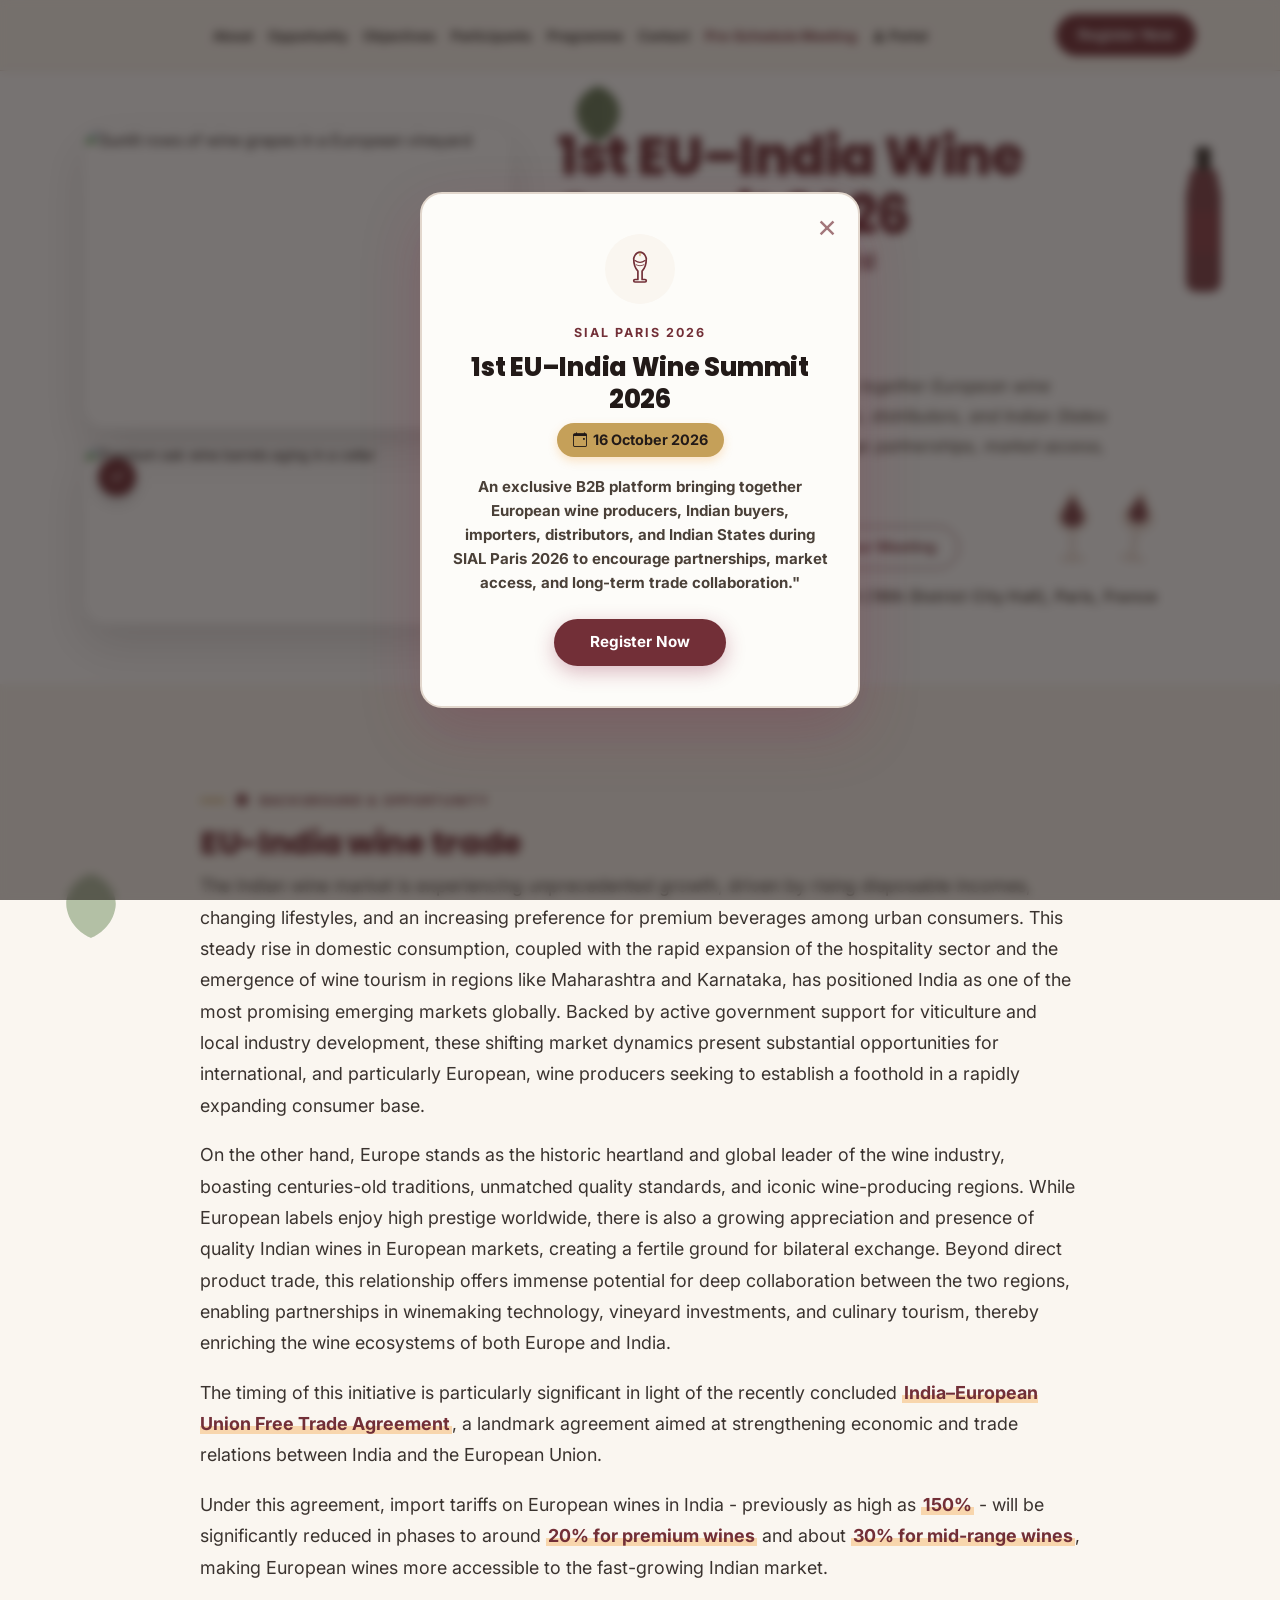
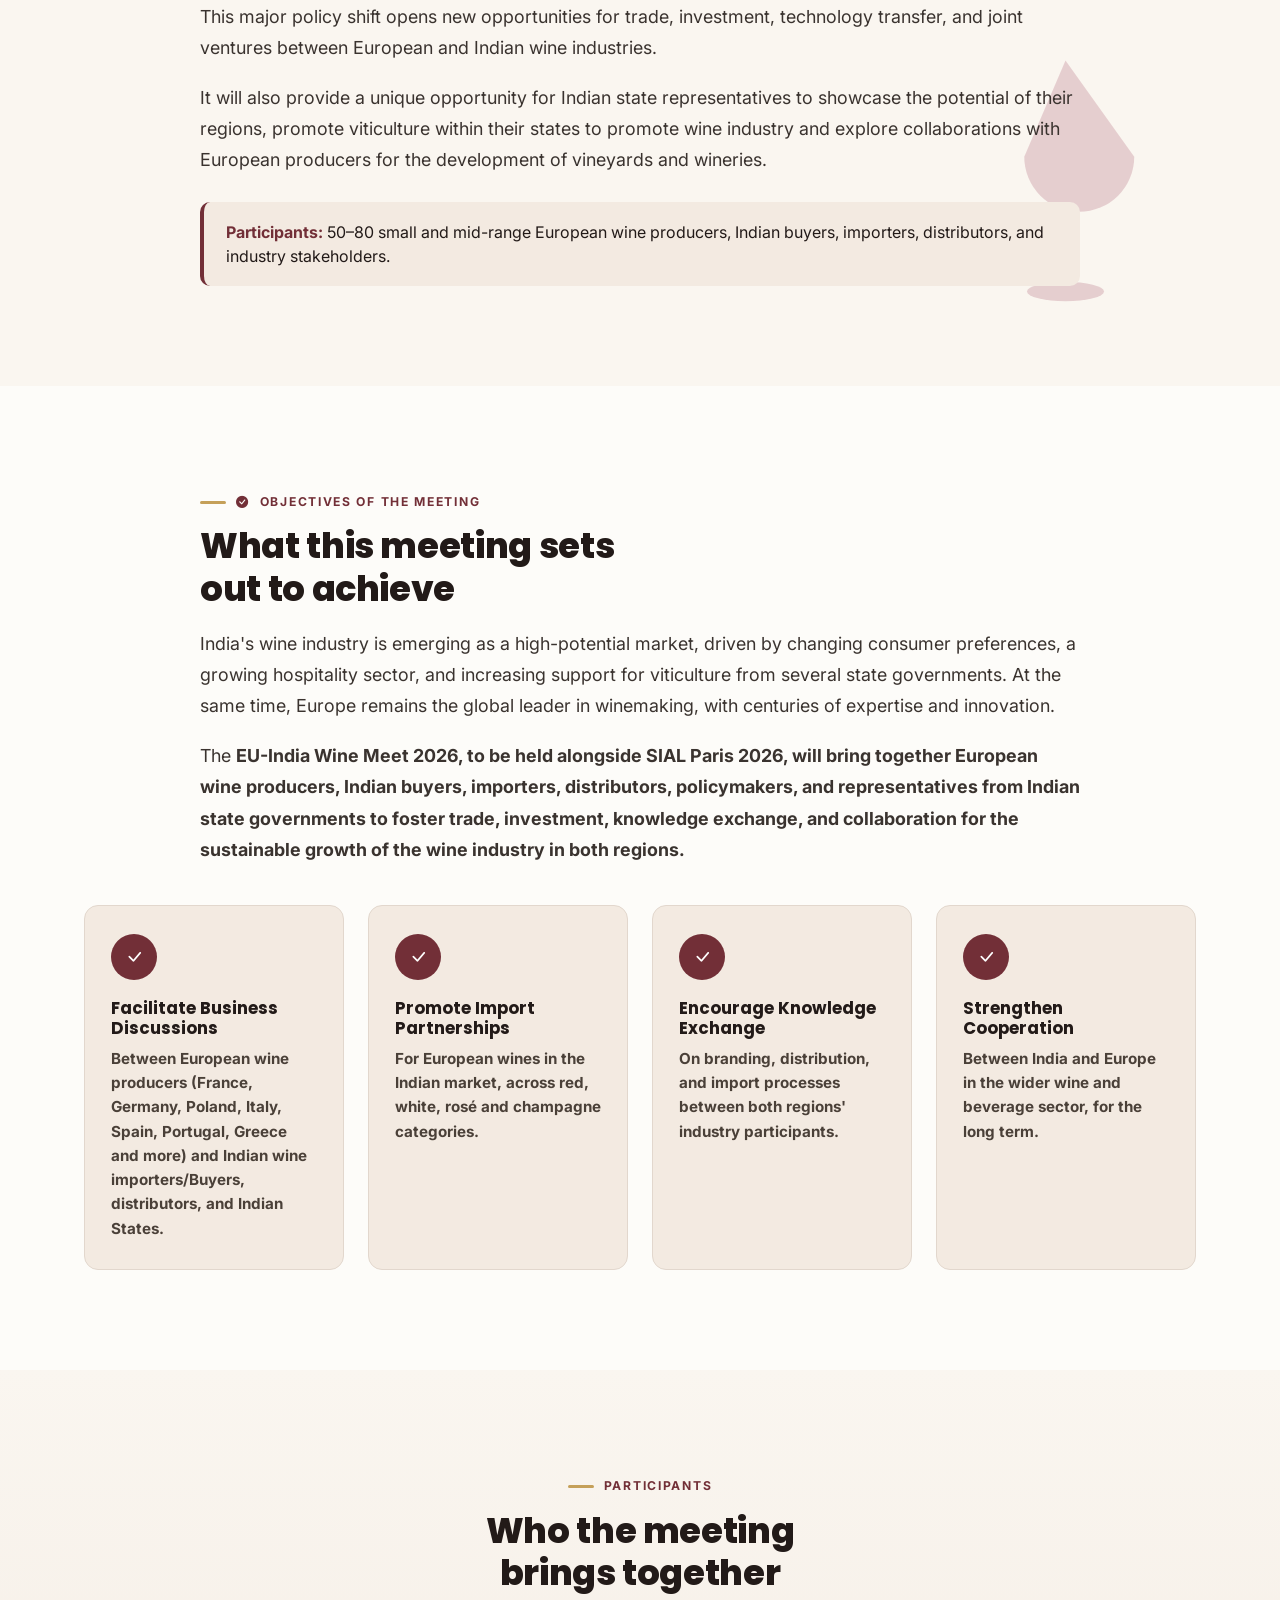
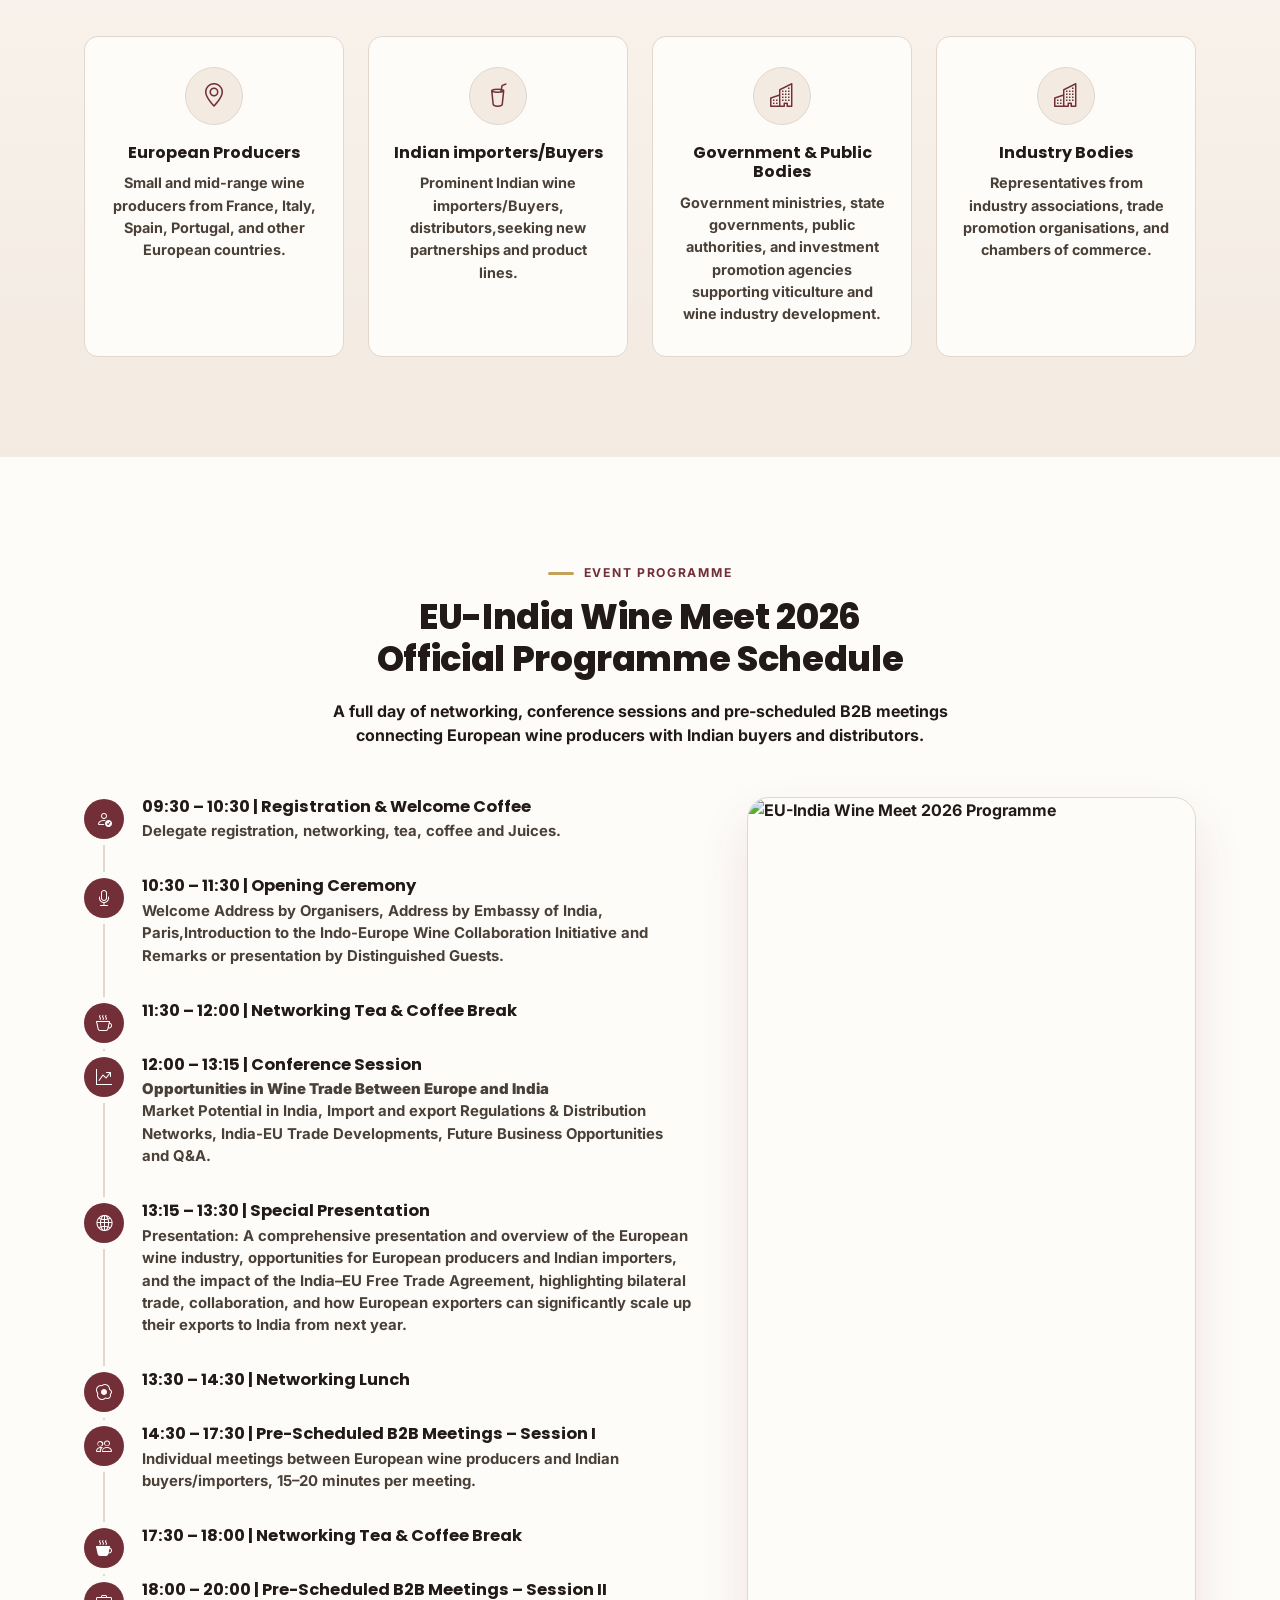
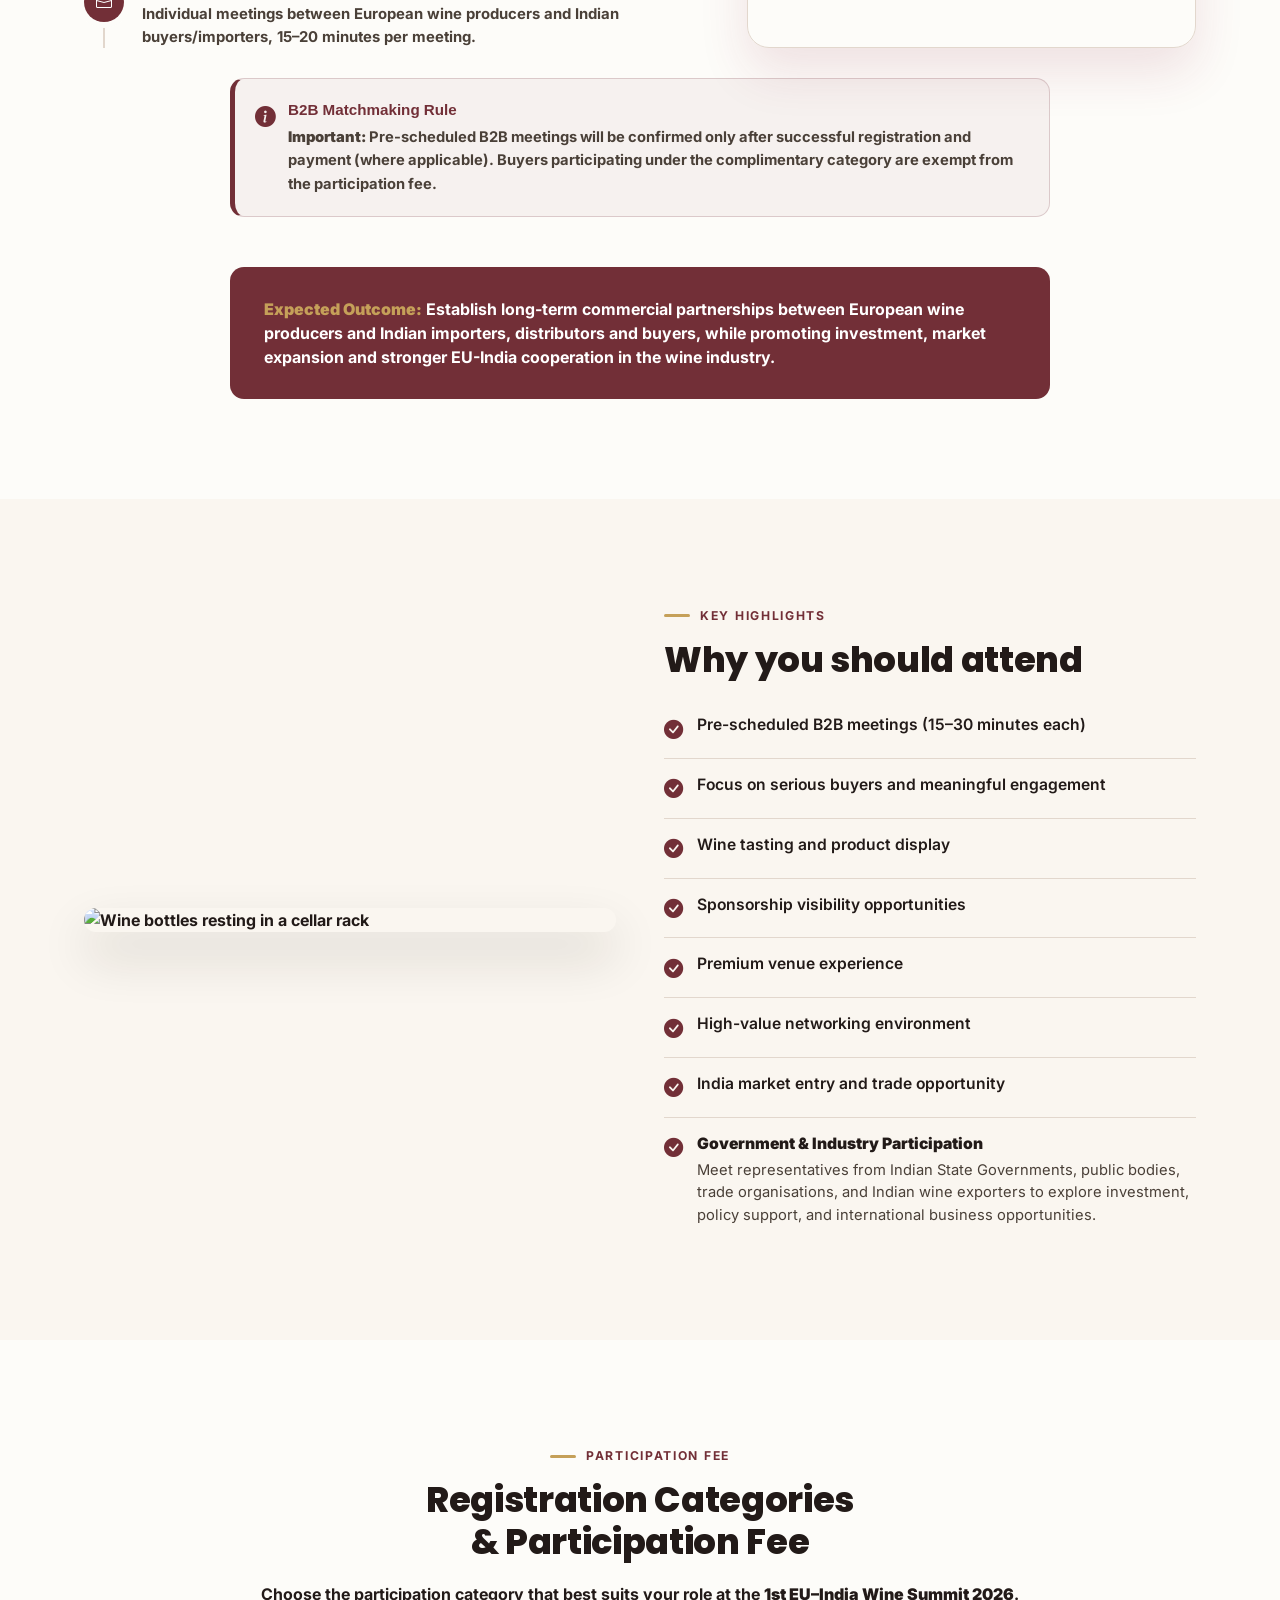
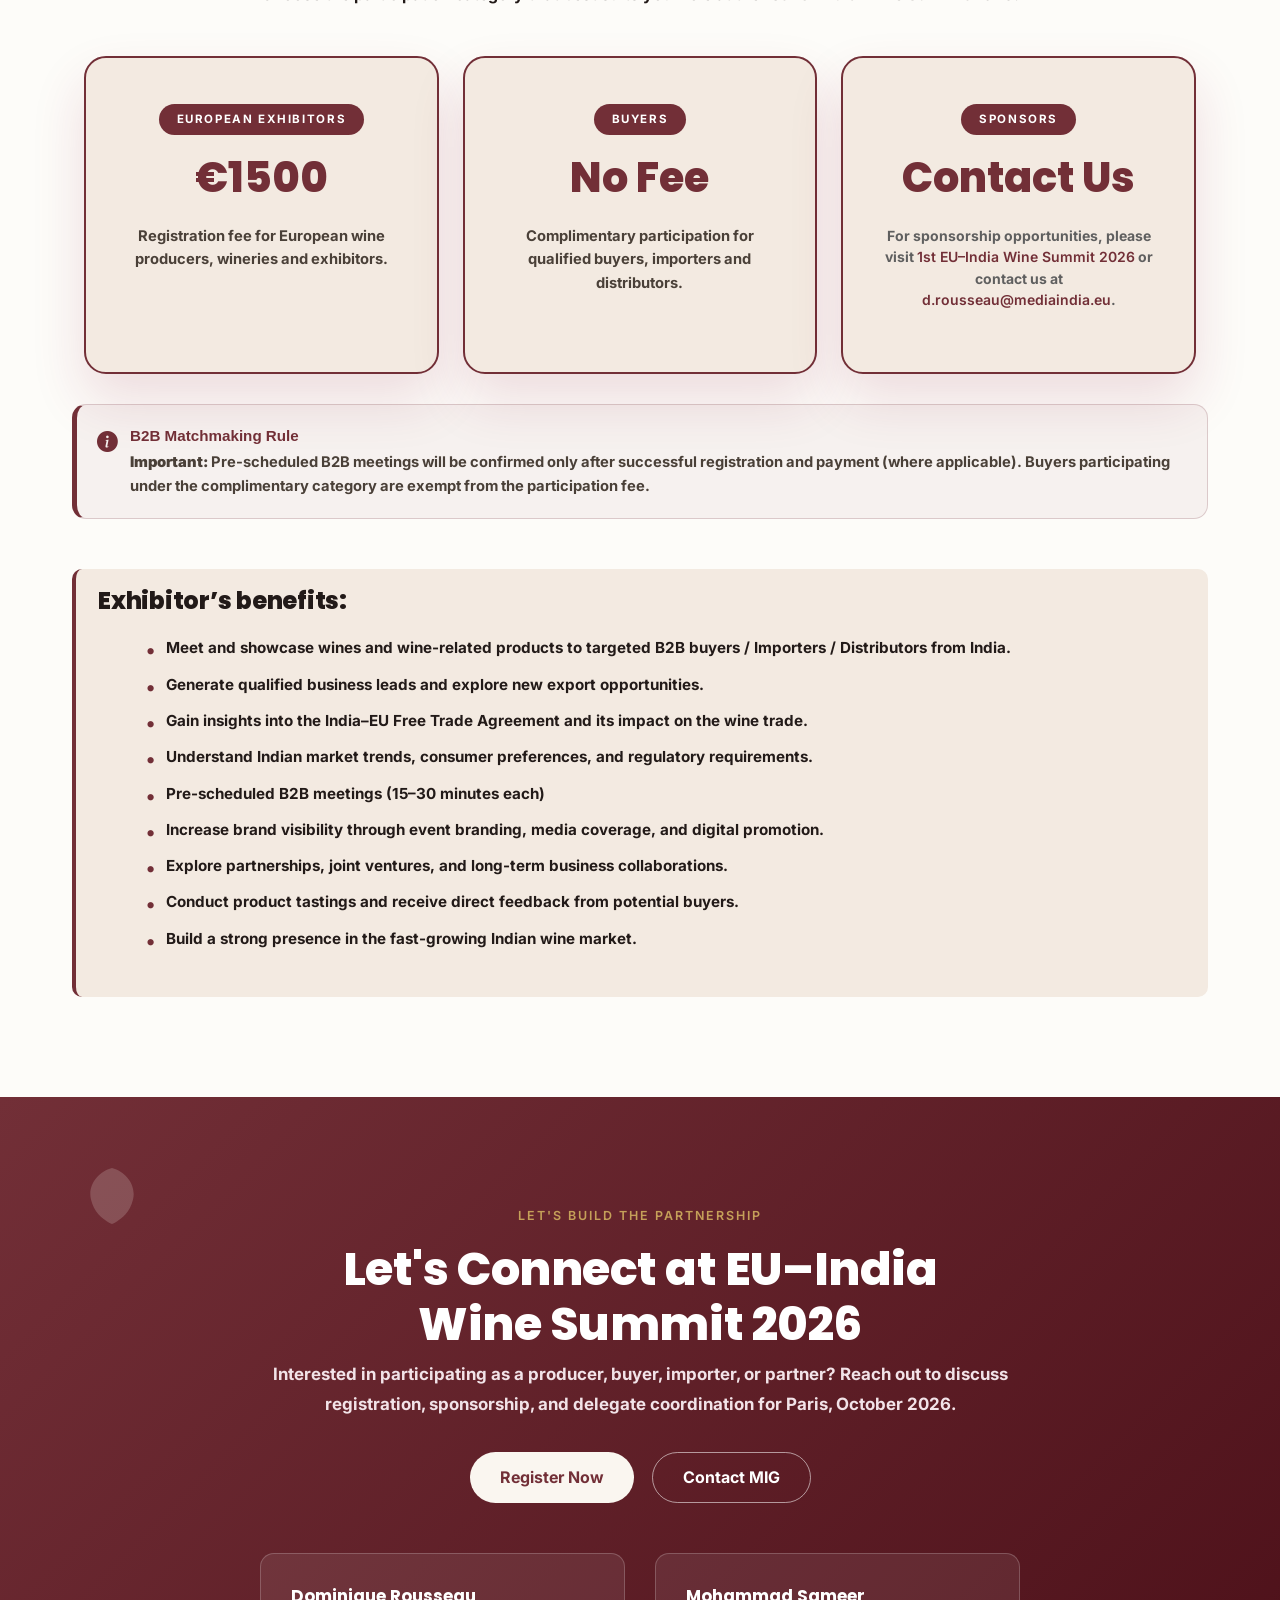
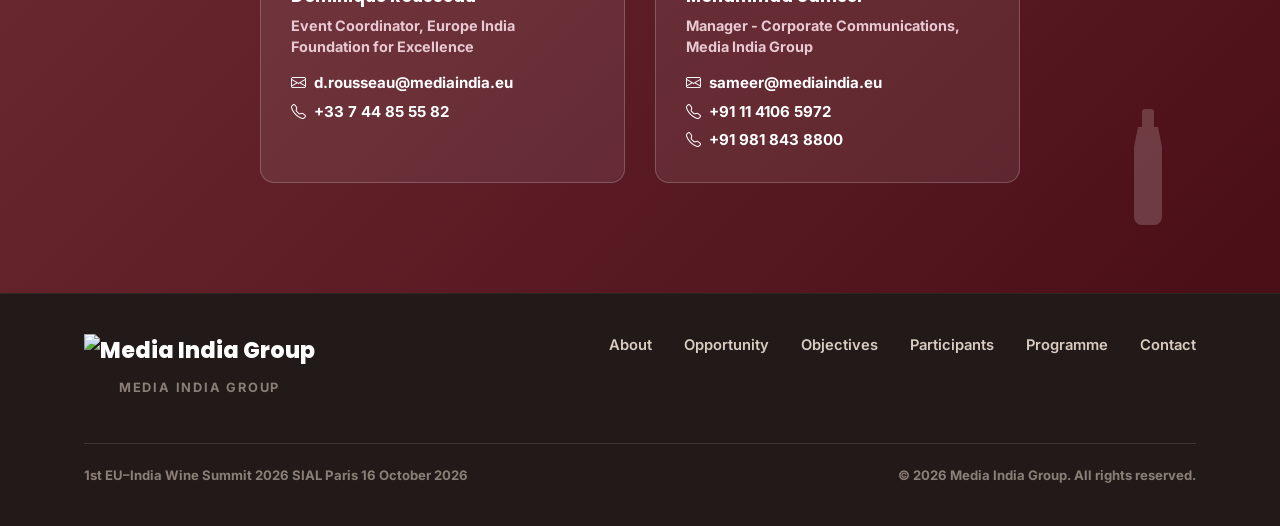
==== commit 9aafb2ec: "html" ====
--- a/index.html
+++ b/index.html
@@ -115,7 +115,7 @@
         <h1 class="hero-title">1st EU–India Wine Summit 2026</h1>
         <p class="hero-subline"
           style="font-style: italic; font-weight: 600; text-transform: none; color: var(--wine); margin-top: -5px; font-size: 1.35rem;">
-          SIAL Paris 2026</p>
+          Sidelines of SIAL Paris 2026</p>
         <div class="date-badge"><i class="bi bi-calendar-event"></i> 16 October 2026</div>
 
         <p class="hero-intro">An exclusive B2B platform bringing together European wine producers, Indian buyers,
@@ -124,6 +124,7 @@
 
         <div class="hero-ctas">
           <a href="register.html" class="btn-wine">Register Now</a>
+          <a href="Meeting_from.html" class="btn-outline-wine">Pre-Schedule Your Meeting</a>
         </div>
         <p class="venue-line"><strong>Venue:</strong> Mairie du XVIᵉ Arrondissement (16th District City Hall), Paris,
           France</p>
@@ -170,7 +171,9 @@
       <div class="opportunity-inner reveal">
         <p class="section-label"><i class="bi bi-check-circle-fill"></i> Background &amp; Opportunity</p>
         <h2 class="wine-title">EU-India wine trade</h2>
-        <p class="lede">The timing of this initiative is particularly significant in light of the recently concluded
+        <p class="lede">The Indian wine market is experiencing unprecedented growth, driven by rising disposable incomes, changing lifestyles, and an increasing preference for premium beverages among urban consumers. This steady rise in domestic consumption, coupled with the rapid expansion of the hospitality sector and the emergence of wine tourism in regions like Maharashtra and Karnataka, has positioned India as one of the most promising emerging markets globally. Backed by active government support for viticulture and local industry development, these shifting market dynamics present substantial opportunities for international, and particularly European, wine producers seeking to establish a foothold in a rapidly expanding consumer base.</p>
+        <p class="lede" style="margin-top:18px;">On the other hand, Europe stands as the historic heartland and global leader of the wine industry, boasting centuries-old traditions, unmatched quality standards, and iconic wine-producing regions. While European labels enjoy high prestige worldwide, there is also a growing appreciation and presence of quality Indian wines in European markets, creating a fertile ground for bilateral exchange. Beyond direct product trade, this relationship offers immense potential for deep collaboration between the two regions, enabling partnerships in winemaking technology, vineyard investments, and culinary tourism, thereby enriching the wine ecosystems of both Europe and India.</p>
+        <p class="lede" style="margin-top:18px;">The timing of this initiative is particularly significant in light of the recently concluded
           <mark>India–European Union Free Trade Agreement</mark>, a landmark agreement aimed at strengthening economic
           and trade relations between India and the European Union.
         </p>
@@ -397,6 +400,19 @@
           </div>
         </div>
 
+      </div>
+
+      <!-- B2B MATCHMAKING RULE NOTICE -->
+      <div class="b2b-notice-box reveal" style="margin: 30px auto 0; max-width: 820px; padding: 20px; border: 1.5px solid rgba(114, 47, 55, 0.2); border-left: 5px solid var(--wine); background-color: rgba(114, 47, 55, 0.05); border-radius: var(--radius-md);">
+        <div style="display:flex; gap:12px; align-items:flex-start;">
+          <i class="bi bi-info-circle-fill" style="color:var(--wine); font-size:1.3rem; margin-top:2px;"></i>
+          <div>
+            <strong style="color:var(--wine); display:block; margin-bottom:4px; font-family:var(--font-display); font-size:0.95rem;">B2B Matchmaking Rule</strong>
+            <p style="margin:0; font-size:0.92rem; line-height:1.6; color:#4a4038;">
+              <strong>Important:</strong> Pre-scheduled B2B meetings will be confirmed only after successful registration and payment (where applicable). Buyers participating under the complimentary category are exempt from the participation fee.
+            </p>
+          </div>
+        </div>
       </div>
 
       <div class="outcome-box reveal">
@@ -428,6 +444,13 @@
             <li><i class="bi bi-check-circle-fill"></i> Premium venue experience</li>
             <li><i class="bi bi-check-circle-fill"></i> High-value networking environment</li>
             <li><i class="bi bi-check-circle-fill"></i> India market entry and trade opportunity</li>
+            <li>
+              <i class="bi bi-check-circle-fill"></i>
+              <div>
+                <strong>Government & Industry Participation</strong>
+                <p style="font-weight: 400; font-size: 0.92rem; color: #4a4038; margin: 4px 0 0 0; line-height: 1.5;">Meet representatives from Indian State Governments, public bodies, trade organisations, and Indian wine exporters to explore investment, policy support, and international business opportunities.</p>
+              </div>
+            </li>
           </ul>
         </div>
       </div>
@@ -504,12 +527,25 @@
             <p class="cost-note  sponsor-note">
               For sponsorship opportunities, please visit
               <a href="https://mediaindia.eu/EU-India-Wine-Summit-2026" target="_blank">
-                EU–India Wine Summit 2026
+                1st EU–India Wine Summit 2026
               </a>
               or contact us at
-              <a href="mailto:rousseau.bues@gmail.com">rousseau.bues@gmail.com</a>.
+              <a href="mailto:d.rousseau@mediaindia.eu">d.rousseau@mediaindia.eu</a>.
             </p>
 
+          </div>
+        </div>
+
+        <!-- B2B MATCHMAKING RULE NOTICE -->
+        <div class="b2b-notice-box reveal" style="margin-top: 30px; margin-bottom: 24px; padding: 20px; border: 1.5px solid rgba(114, 47, 55, 0.2); border-left: 5px solid var(--wine); background-color: rgba(114, 47, 55, 0.05); border-radius: var(--radius-md);">
+          <div style="display:flex; gap:12px; align-items:flex-start;">
+            <i class="bi bi-info-circle-fill" style="color:var(--wine); font-size:1.3rem; margin-top:2px;"></i>
+            <div>
+              <strong style="color:var(--wine); display:block; margin-bottom:4px; font-family:var(--font-display); font-size:0.95rem;">B2B Matchmaking Rule</strong>
+              <p style="margin:0; font-size:0.92rem; line-height:1.6; color:#4a4038;">
+                <strong>Important:</strong> Pre-scheduled B2B meetings will be confirmed only after successful registration and payment (where applicable). Buyers participating under the complimentary category are exempt from the participation fee.
+              </p>
+            </div>
           </div>
         </div>
 
@@ -569,7 +605,7 @@
           <div class="contact-detail-card">
             <span class="name">Dominique Rousseau</span>
             <span class="role">Event Coordinator, Europe India Foundation for Excellence</span>
-            <a href="mailto:rousseau.bues@gmail.com"><i class="bi bi-envelope me-2"></i>rousseau.bues@gmail.com</a>
+            <a href="mailto:d.rousseau@mediaindia.eu"><i class="bi bi-envelope me-2"></i>d.rousseau@mediaindia.eu</a>
             <a href="tel:+33744855582"><i class="bi bi-telephone me-2"></i>+33 7 44 85 55 82</a>
           </div>
 
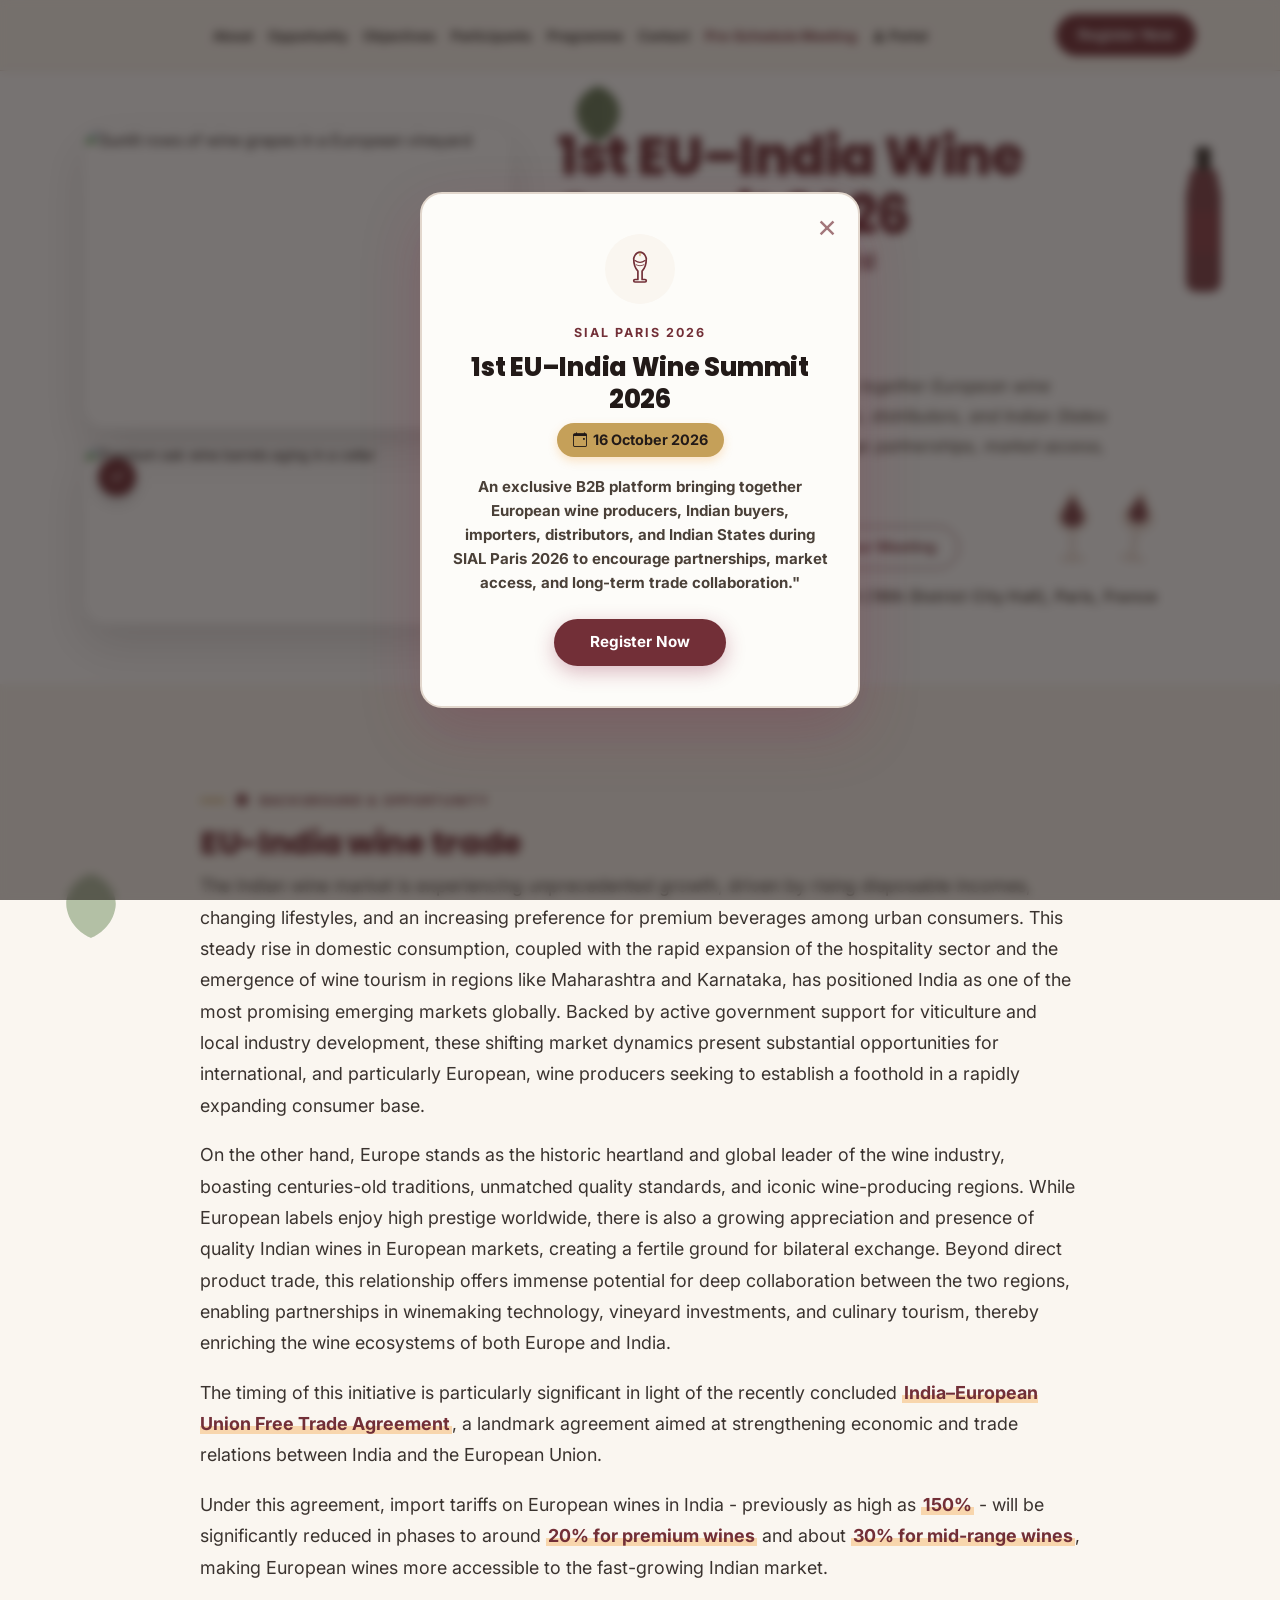
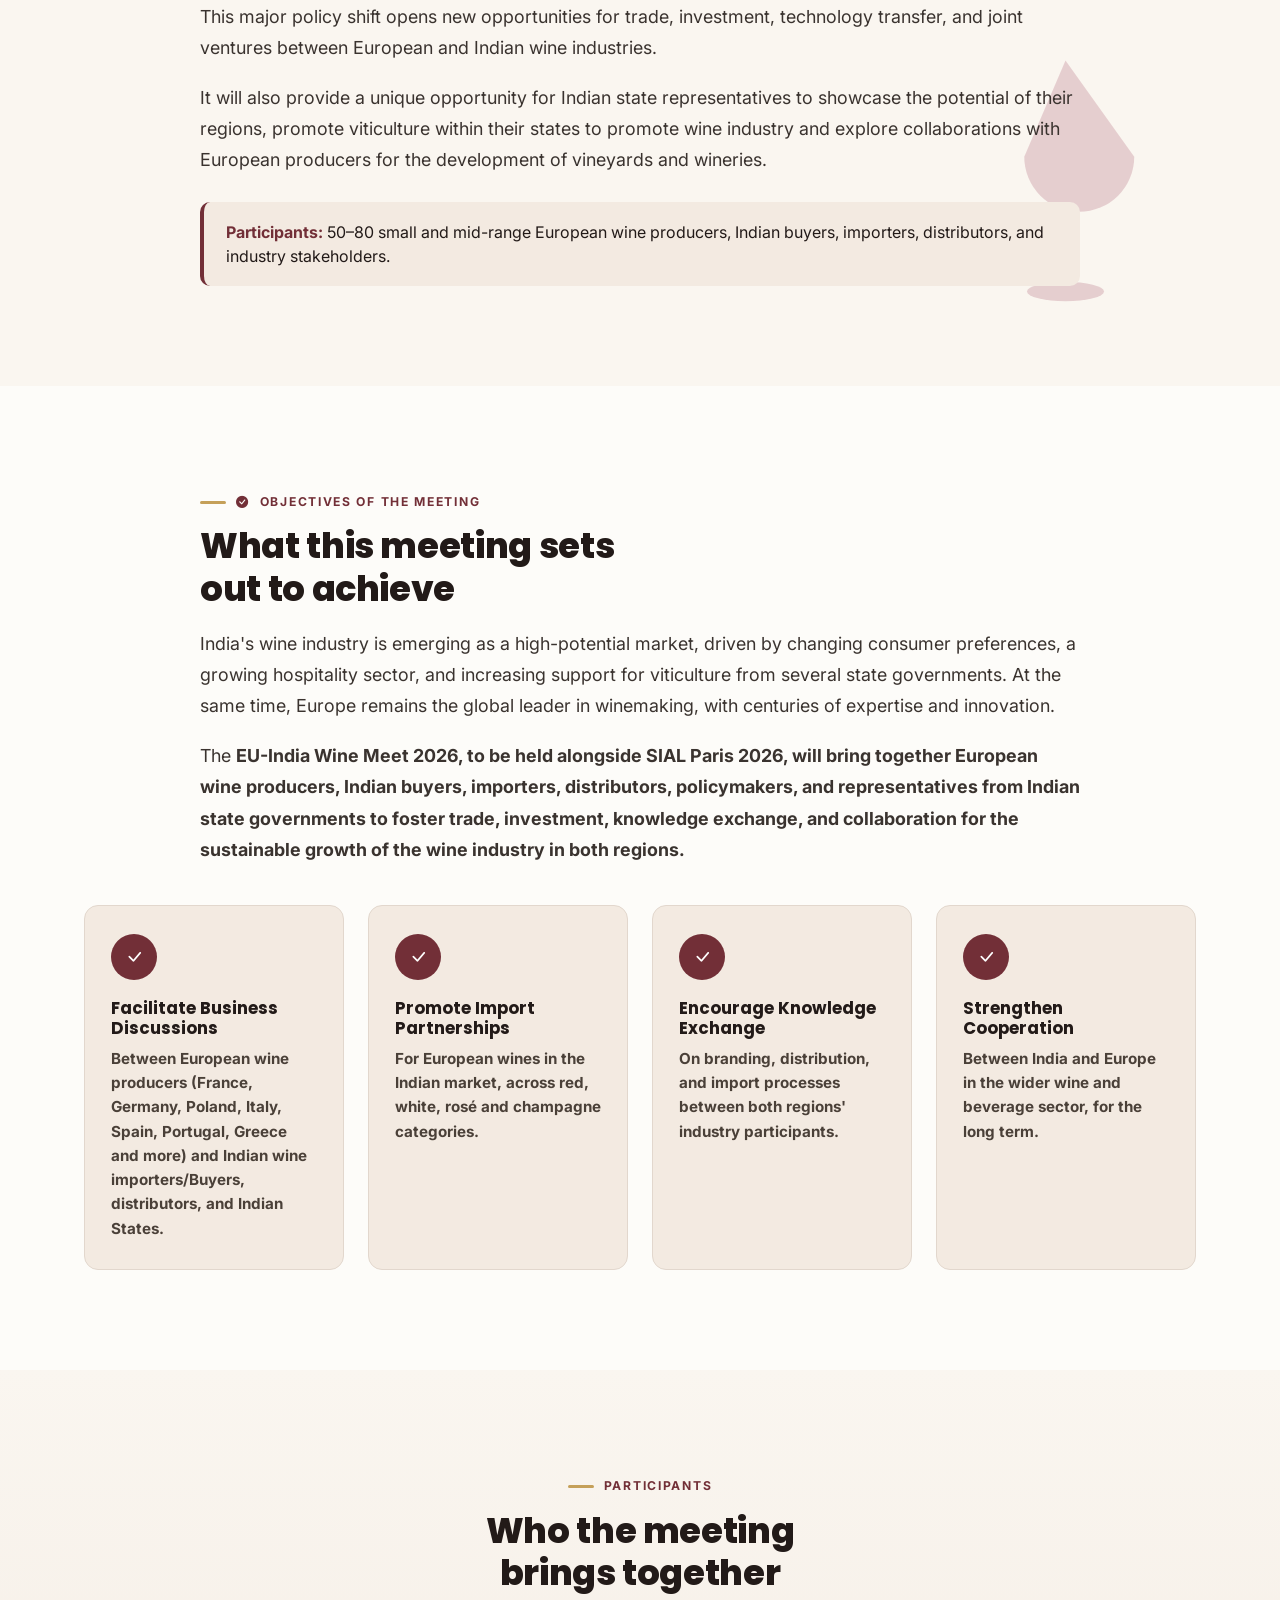
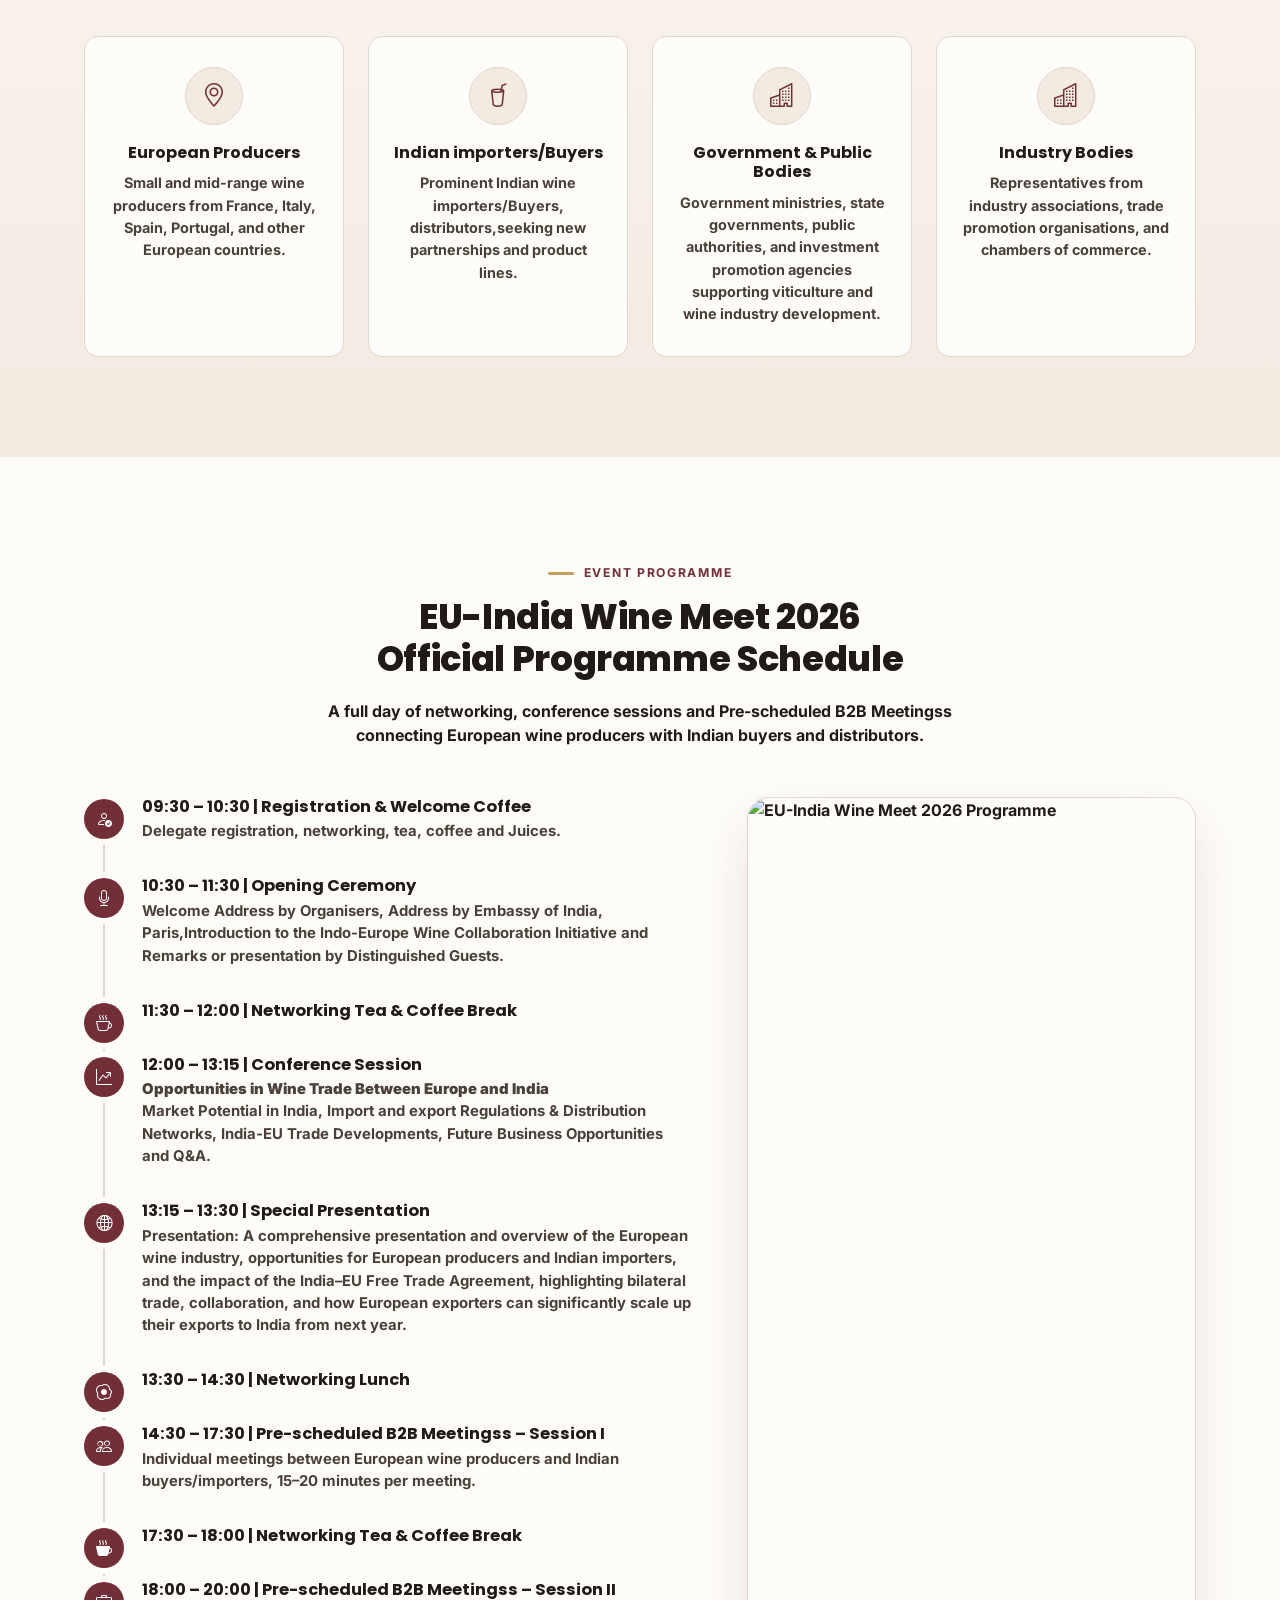
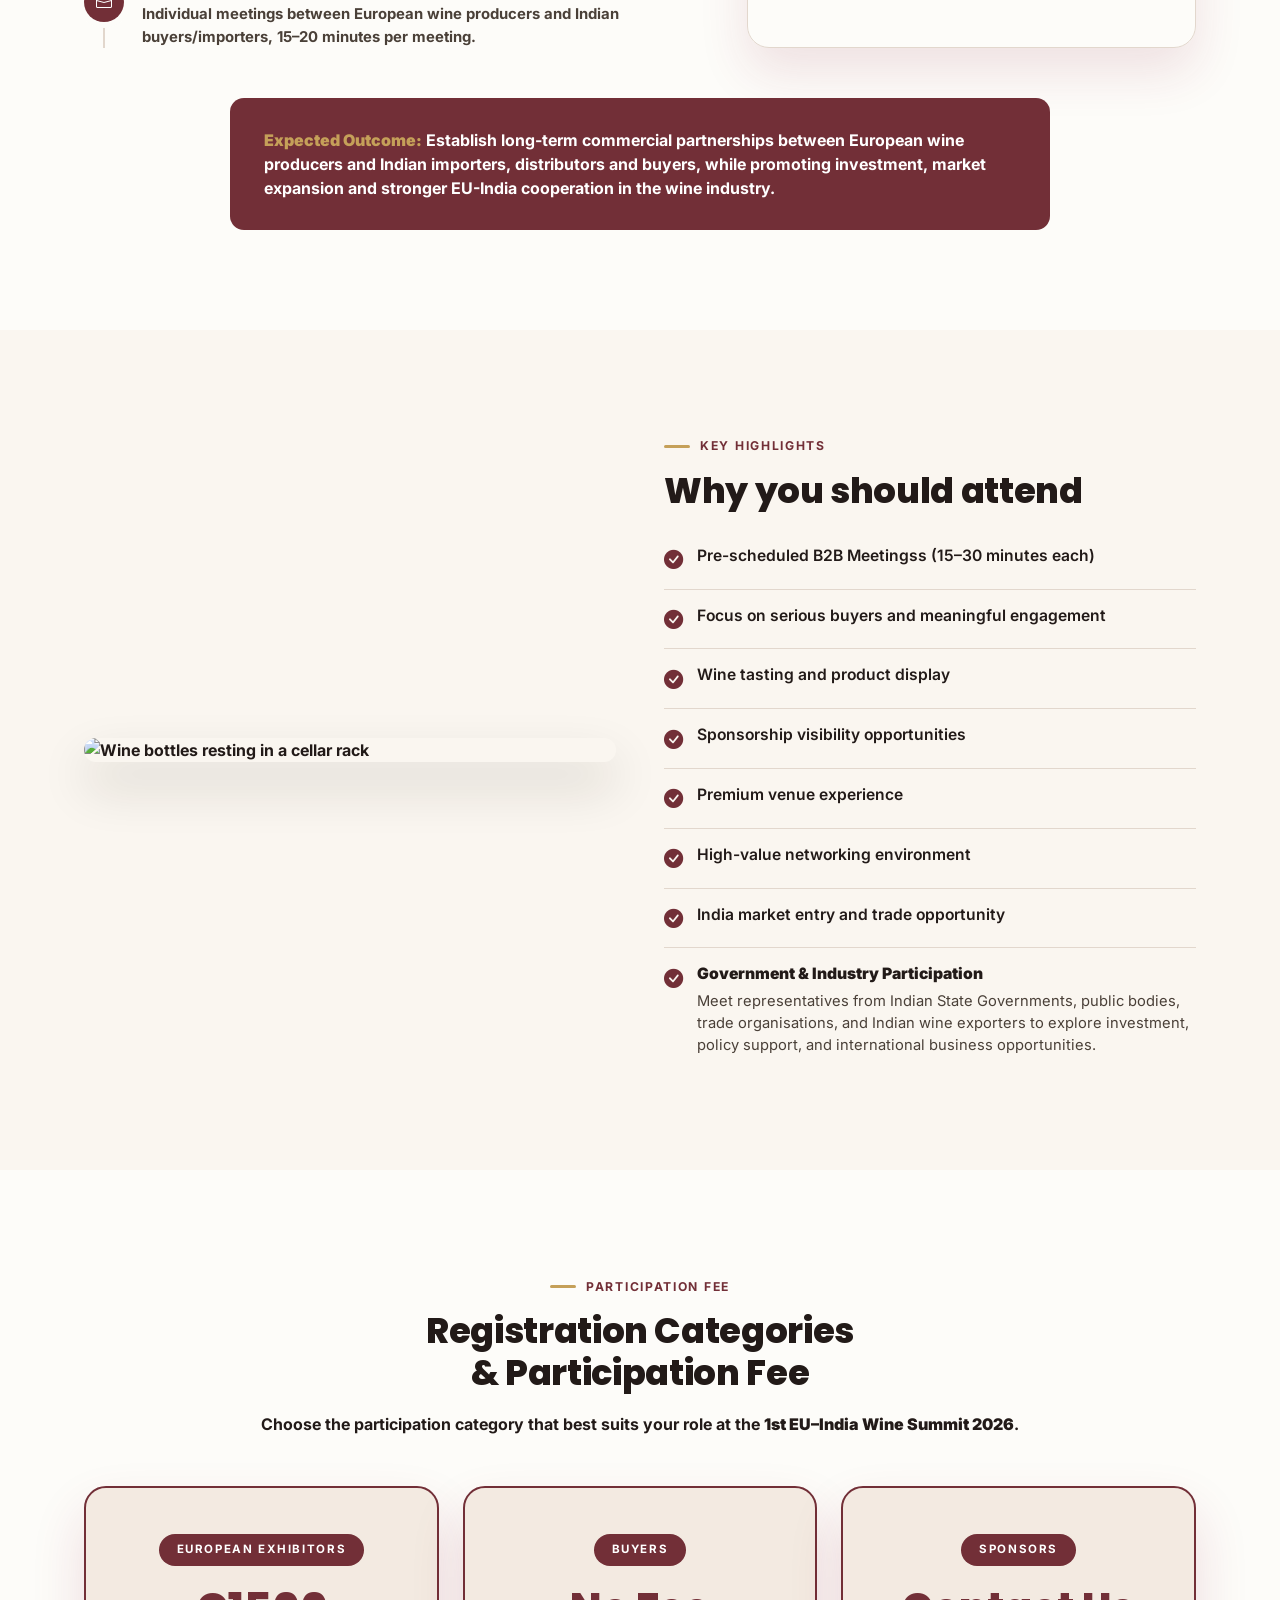
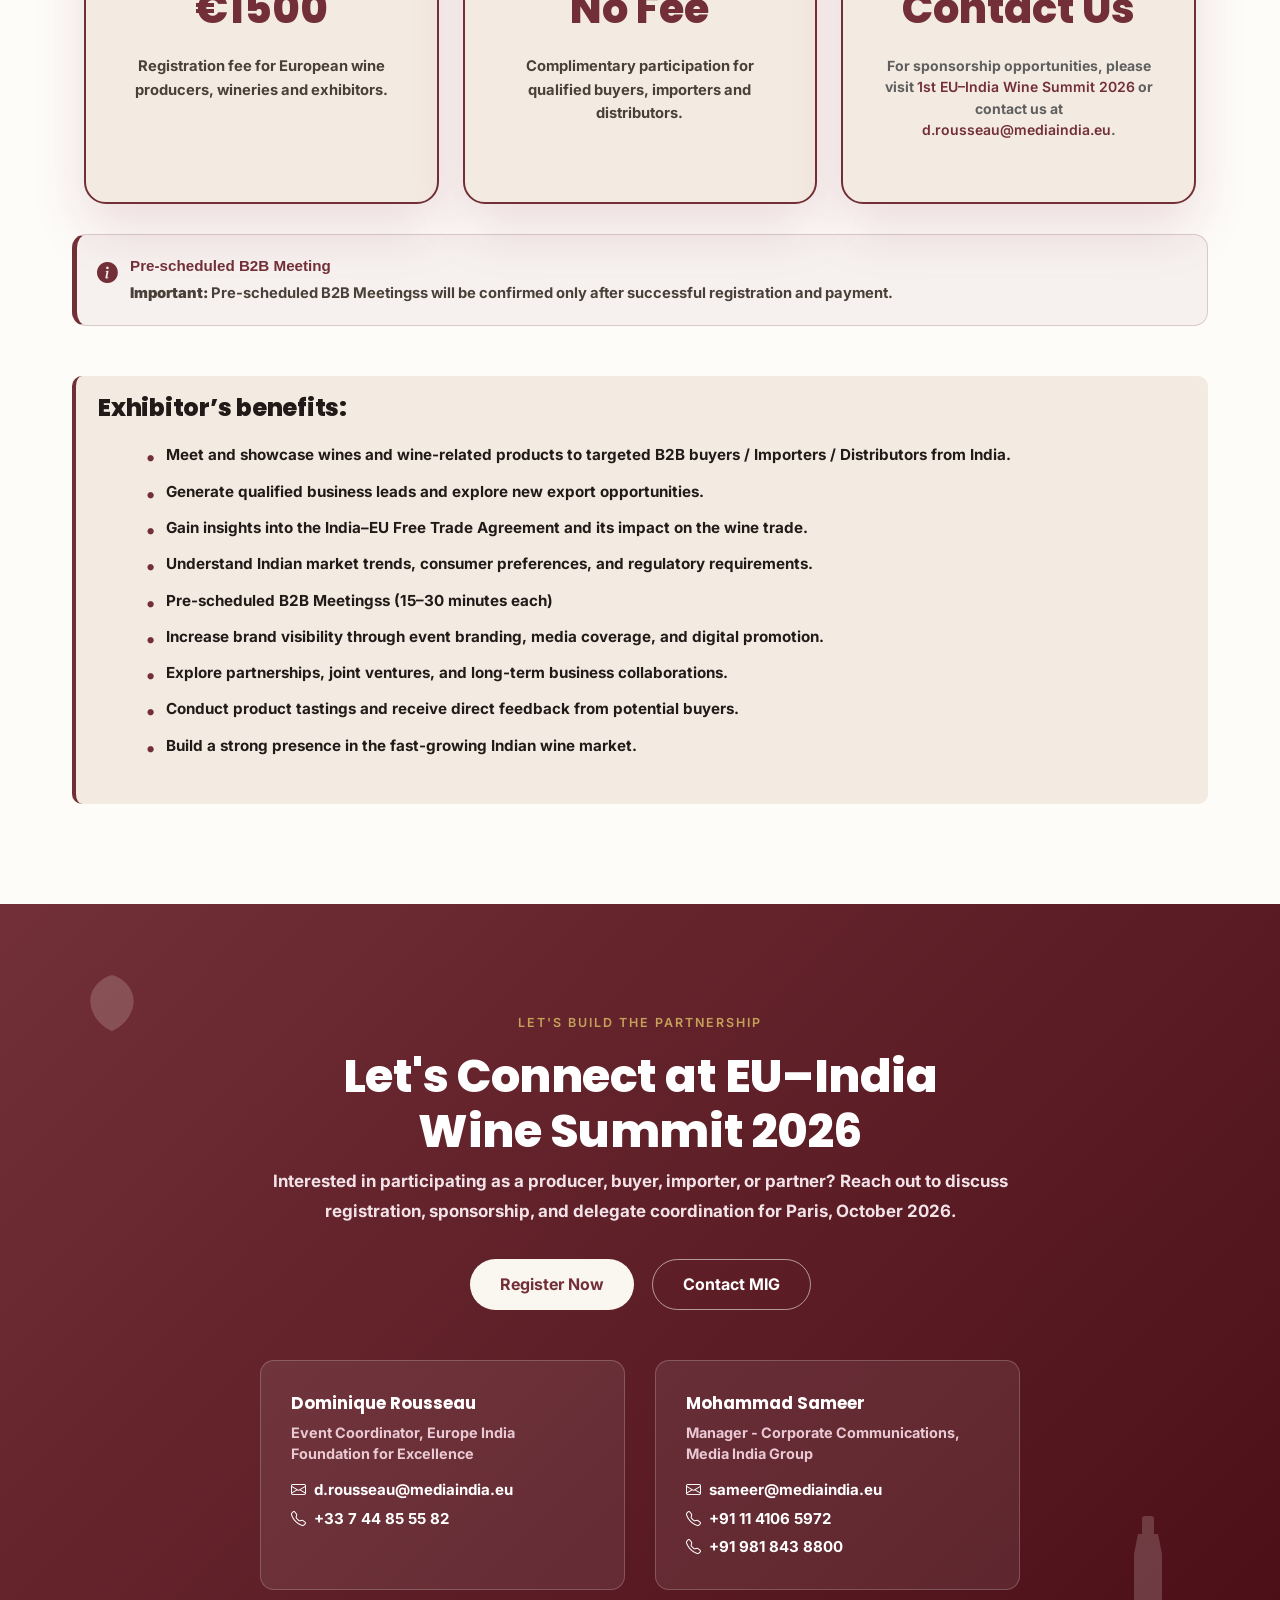
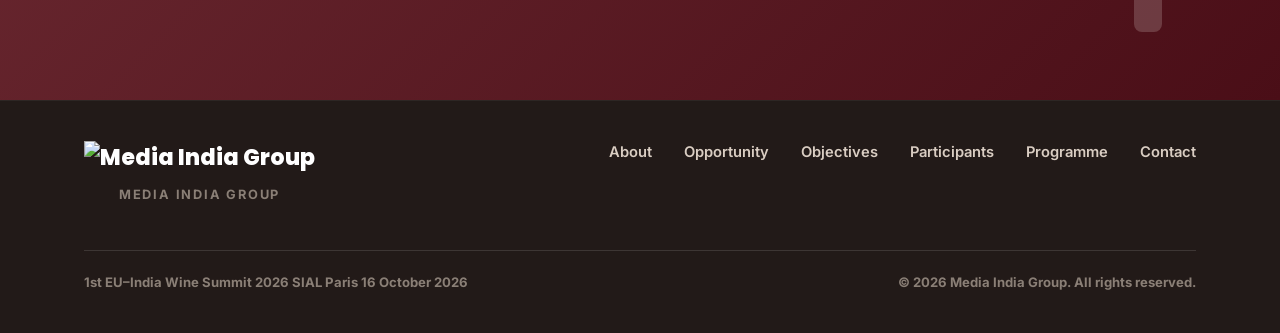
==== commit 2e07039d: "html" ====
--- a/index.html
+++ b/index.html
@@ -171,9 +171,23 @@
       <div class="opportunity-inner reveal">
         <p class="section-label"><i class="bi bi-check-circle-fill"></i> Background &amp; Opportunity</p>
         <h2 class="wine-title">EU-India wine trade</h2>
-        <p class="lede">The Indian wine market is experiencing unprecedented growth, driven by rising disposable incomes, changing lifestyles, and an increasing preference for premium beverages among urban consumers. This steady rise in domestic consumption, coupled with the rapid expansion of the hospitality sector and the emergence of wine tourism in regions like Maharashtra and Karnataka, has positioned India as one of the most promising emerging markets globally. Backed by active government support for viticulture and local industry development, these shifting market dynamics present substantial opportunities for international, and particularly European, wine producers seeking to establish a foothold in a rapidly expanding consumer base.</p>
-        <p class="lede" style="margin-top:18px;">On the other hand, Europe stands as the historic heartland and global leader of the wine industry, boasting centuries-old traditions, unmatched quality standards, and iconic wine-producing regions. While European labels enjoy high prestige worldwide, there is also a growing appreciation and presence of quality Indian wines in European markets, creating a fertile ground for bilateral exchange. Beyond direct product trade, this relationship offers immense potential for deep collaboration between the two regions, enabling partnerships in winemaking technology, vineyard investments, and culinary tourism, thereby enriching the wine ecosystems of both Europe and India.</p>
-        <p class="lede" style="margin-top:18px;">The timing of this initiative is particularly significant in light of the recently concluded
+        <p class="lede">The Indian wine market is experiencing unprecedented growth, driven by rising disposable
+          incomes, changing lifestyles, and an increasing preference for premium beverages among urban consumers. This
+          steady rise in domestic consumption, coupled with the rapid expansion of the hospitality sector and the
+          emergence of wine tourism in regions like Maharashtra and Karnataka, has positioned India as one of the most
+          promising emerging markets globally. Backed by active government support for viticulture and local industry
+          development, these shifting market dynamics present substantial opportunities for international, and
+          particularly European, wine producers seeking to establish a foothold in a rapidly expanding consumer base.
+        </p>
+        <p class="lede" style="margin-top:18px;">On the other hand, Europe stands as the historic heartland and global
+          leader of the wine industry, boasting centuries-old traditions, unmatched quality standards, and iconic
+          wine-producing regions. While European labels enjoy high prestige worldwide, there is also a growing
+          appreciation and presence of quality Indian wines in European markets, creating a fertile ground for bilateral
+          exchange. Beyond direct product trade, this relationship offers immense potential for deep collaboration
+          between the two regions, enabling partnerships in winemaking technology, vineyard investments, and culinary
+          tourism, thereby enriching the wine ecosystems of both Europe and India.</p>
+        <p class="lede" style="margin-top:18px;">The timing of this initiative is particularly significant in light of
+          the recently concluded
           <mark>India–European Union Free Trade Agreement</mark>, a landmark agreement aimed at strengthening economic
           and trade relations between India and the European Union.
         </p>
@@ -305,7 +319,7 @@
           Official Programme Schedule
         </h2>
         <p class="section-subtitle">
-          A full day of networking, conference sessions and pre-scheduled B2B meetings connecting European wine
+          A full day of networking, conference sessions and Pre-scheduled B2B Meetingss connecting European wine
           producers with Indian buyers and distributors.
         </p>
       </div>
@@ -368,7 +382,7 @@
 
             <div class="timeline-item reveal">
               <div class="timeline-dot"><i class="bi bi-people"></i></div>
-              <h6>14:30 – 17:30 | Pre-Scheduled B2B Meetings – Session I</h6>
+              <h6>14:30 – 17:30 | Pre-scheduled B2B Meetingss – Session I</h6>
               <p>
                 Individual meetings between European wine producers and Indian buyers/importers, 15–20 minutes per
                 meeting.
@@ -382,7 +396,7 @@
 
             <div class="timeline-item reveal">
               <div class="timeline-dot"><i class="bi bi-briefcase"></i></div>
-              <h6>18:00 – 20:00 | Pre-Scheduled B2B Meetings – Session II</h6>
+              <h6>18:00 – 20:00 | Pre-scheduled B2B Meetingss – Session II</h6>
               <p>
                 Individual meetings between European wine producers and Indian buyers/importers, 15–20 minutes per
                 meeting.
@@ -397,20 +411,6 @@
           <div class="programme-visual">
             <img src="https://mediaindia.eu/wp-content/uploads/2026/07/Black-Modern-Wine-Tasting-Instagram-Post.png"
               alt="EU-India Wine Meet 2026 Programme">
-          </div>
-        </div>
-
-      </div>
-
-      <!-- B2B MATCHMAKING RULE NOTICE -->
-      <div class="b2b-notice-box reveal" style="margin: 30px auto 0; max-width: 820px; padding: 20px; border: 1.5px solid rgba(114, 47, 55, 0.2); border-left: 5px solid var(--wine); background-color: rgba(114, 47, 55, 0.05); border-radius: var(--radius-md);">
-        <div style="display:flex; gap:12px; align-items:flex-start;">
-          <i class="bi bi-info-circle-fill" style="color:var(--wine); font-size:1.3rem; margin-top:2px;"></i>
-          <div>
-            <strong style="color:var(--wine); display:block; margin-bottom:4px; font-family:var(--font-display); font-size:0.95rem;">B2B Matchmaking Rule</strong>
-            <p style="margin:0; font-size:0.92rem; line-height:1.6; color:#4a4038;">
-              <strong>Important:</strong> Pre-scheduled B2B meetings will be confirmed only after successful registration and payment (where applicable). Buyers participating under the complimentary category are exempt from the participation fee.
-            </p>
           </div>
         </div>
       </div>
@@ -437,7 +437,7 @@
           <p class="section-label">Key Highlights</p>
           <h2 class="section-title">Why you should attend</h2>
           <ul class="highlight-list">
-            <li><i class="bi bi-check-circle-fill"></i> Pre-scheduled B2B meetings (15–30 minutes each)</li>
+            <li><i class="bi bi-check-circle-fill"></i> Pre-scheduled B2B Meetingss (15–30 minutes each)</li>
             <li><i class="bi bi-check-circle-fill"></i> Focus on serious buyers and meaningful engagement</li>
             <li><i class="bi bi-check-circle-fill"></i> Wine tasting and product display</li>
             <li><i class="bi bi-check-circle-fill"></i> Sponsorship visibility opportunities</li>
@@ -448,7 +448,9 @@
               <i class="bi bi-check-circle-fill"></i>
               <div>
                 <strong>Government & Industry Participation</strong>
-                <p style="font-weight: 400; font-size: 0.92rem; color: #4a4038; margin: 4px 0 0 0; line-height: 1.5;">Meet representatives from Indian State Governments, public bodies, trade organisations, and Indian wine exporters to explore investment, policy support, and international business opportunities.</p>
+                <p style="font-weight: 400; font-size: 0.92rem; color: #4a4038; margin: 4px 0 0 0; line-height: 1.5;">
+                  Meet representatives from Indian State Governments, public bodies, trade organisations, and Indian
+                  wine exporters to explore investment, policy support, and international business opportunities.</p>
               </div>
             </li>
           </ul>
@@ -536,14 +538,18 @@
           </div>
         </div>
 
-        <!-- B2B MATCHMAKING RULE NOTICE -->
-        <div class="b2b-notice-box reveal" style="margin-top: 30px; margin-bottom: 24px; padding: 20px; border: 1.5px solid rgba(114, 47, 55, 0.2); border-left: 5px solid var(--wine); background-color: rgba(114, 47, 55, 0.05); border-radius: var(--radius-md);">
+        <!-- Pre-scheduled B2B Meetings NOTICE -->
+        <div class="b2b-notice-box reveal"
+          style="margin-top: 30px; margin-bottom: 24px; padding: 20px; border: 1.5px solid rgba(114, 47, 55, 0.2); border-left: 5px solid var(--wine); background-color: rgba(114, 47, 55, 0.05); border-radius: var(--radius-md);">
           <div style="display:flex; gap:12px; align-items:flex-start;">
             <i class="bi bi-info-circle-fill" style="color:var(--wine); font-size:1.3rem; margin-top:2px;"></i>
             <div>
-              <strong style="color:var(--wine); display:block; margin-bottom:4px; font-family:var(--font-display); font-size:0.95rem;">B2B Matchmaking Rule</strong>
+              <strong
+                style="color:var(--wine); display:block; margin-bottom:4px; font-family:var(--font-display); font-size:0.95rem;">Pre-scheduled
+                B2B Meeting</strong>
               <p style="margin:0; font-size:0.92rem; line-height:1.6; color:#4a4038;">
-                <strong>Important:</strong> Pre-scheduled B2B meetings will be confirmed only after successful registration and payment (where applicable). Buyers participating under the complimentary category are exempt from the participation fee.
+                <strong>Important:</strong> Pre-scheduled B2B Meetingss will be confirmed only after successful
+                registration and payment.
               </p>
             </div>
           </div>
@@ -562,7 +568,7 @@
                 impact on the wine trade.</li>
               <li>Understand Indian market trends, consumer preferences, and
                 regulatory requirements.</li>
-              <li>Pre-scheduled B2B meetings (15–30 minutes each)</li>
+              <li>Pre-scheduled B2B Meetingss (15–30 minutes each)</li>
               <li>Increase brand visibility through event branding, media
                 coverage, and digital promotion.</li>
               <li>Explore partnerships, joint ventures, and long-term business
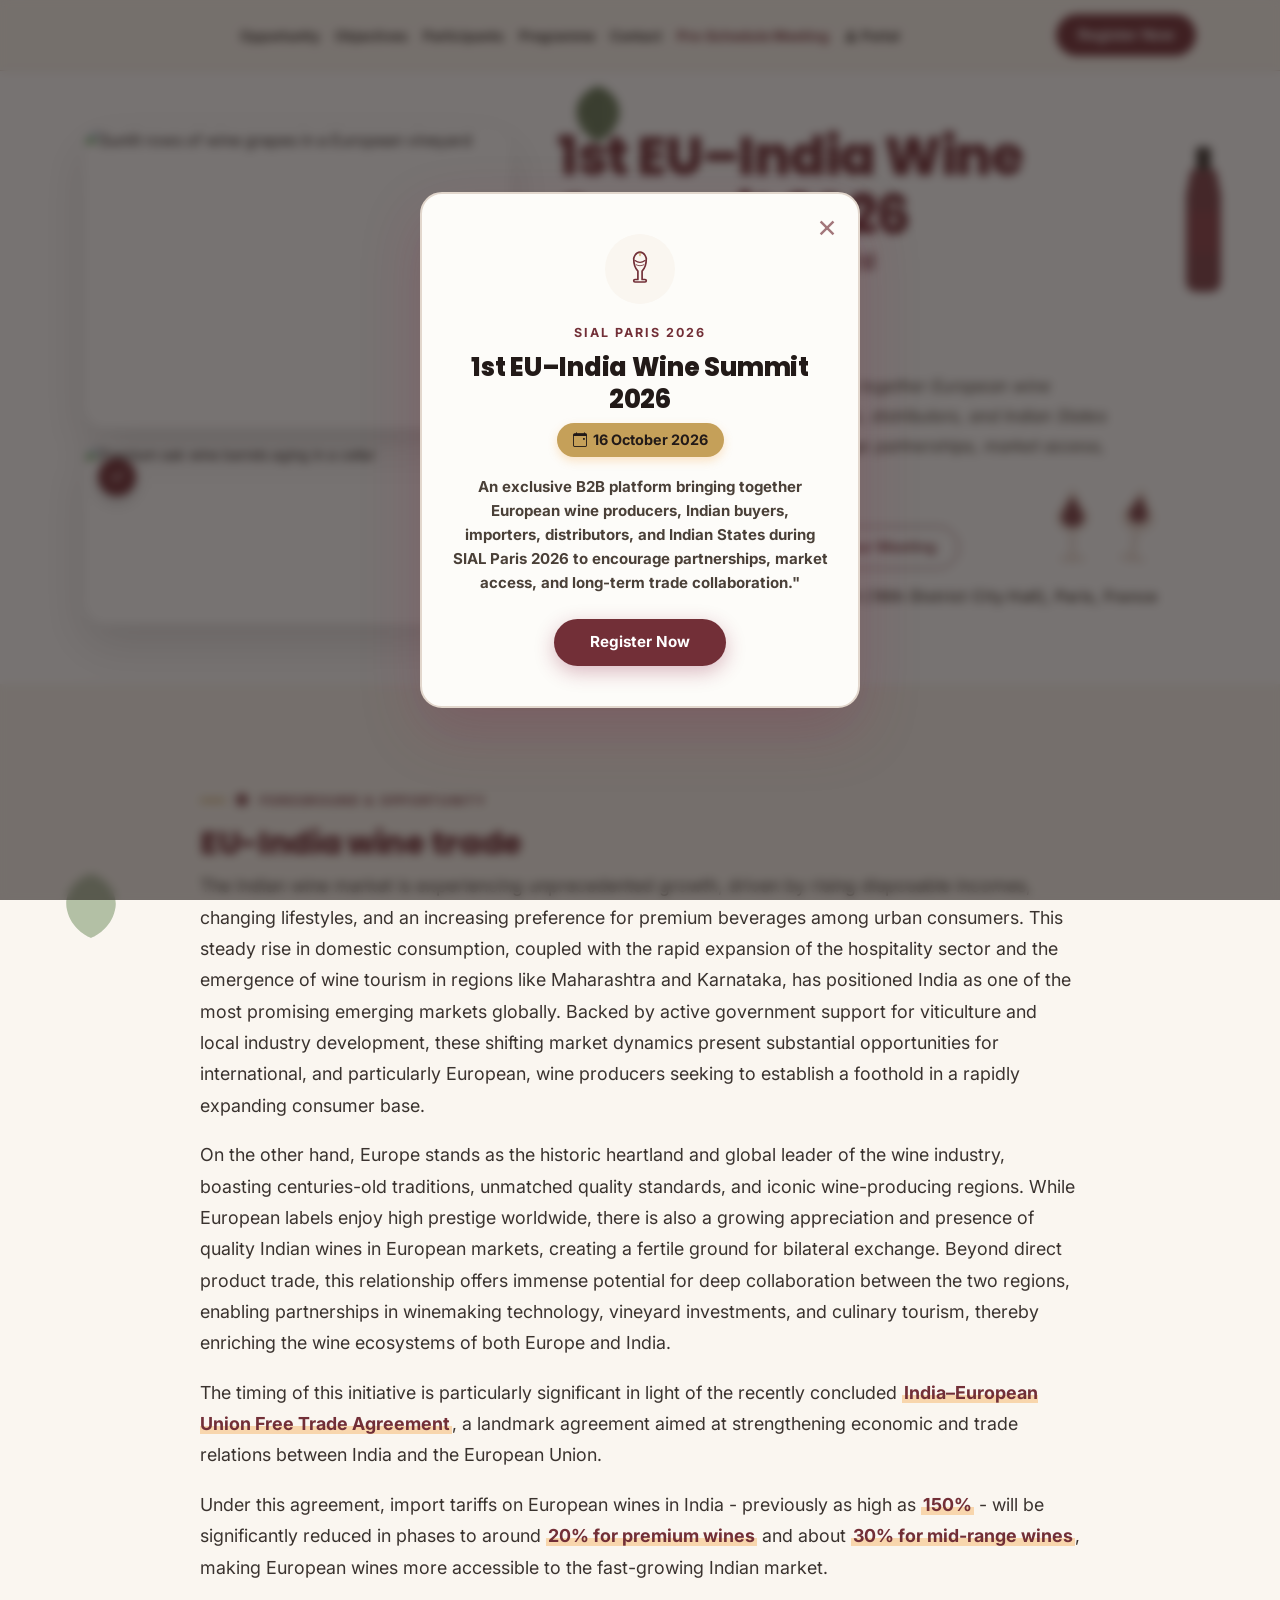
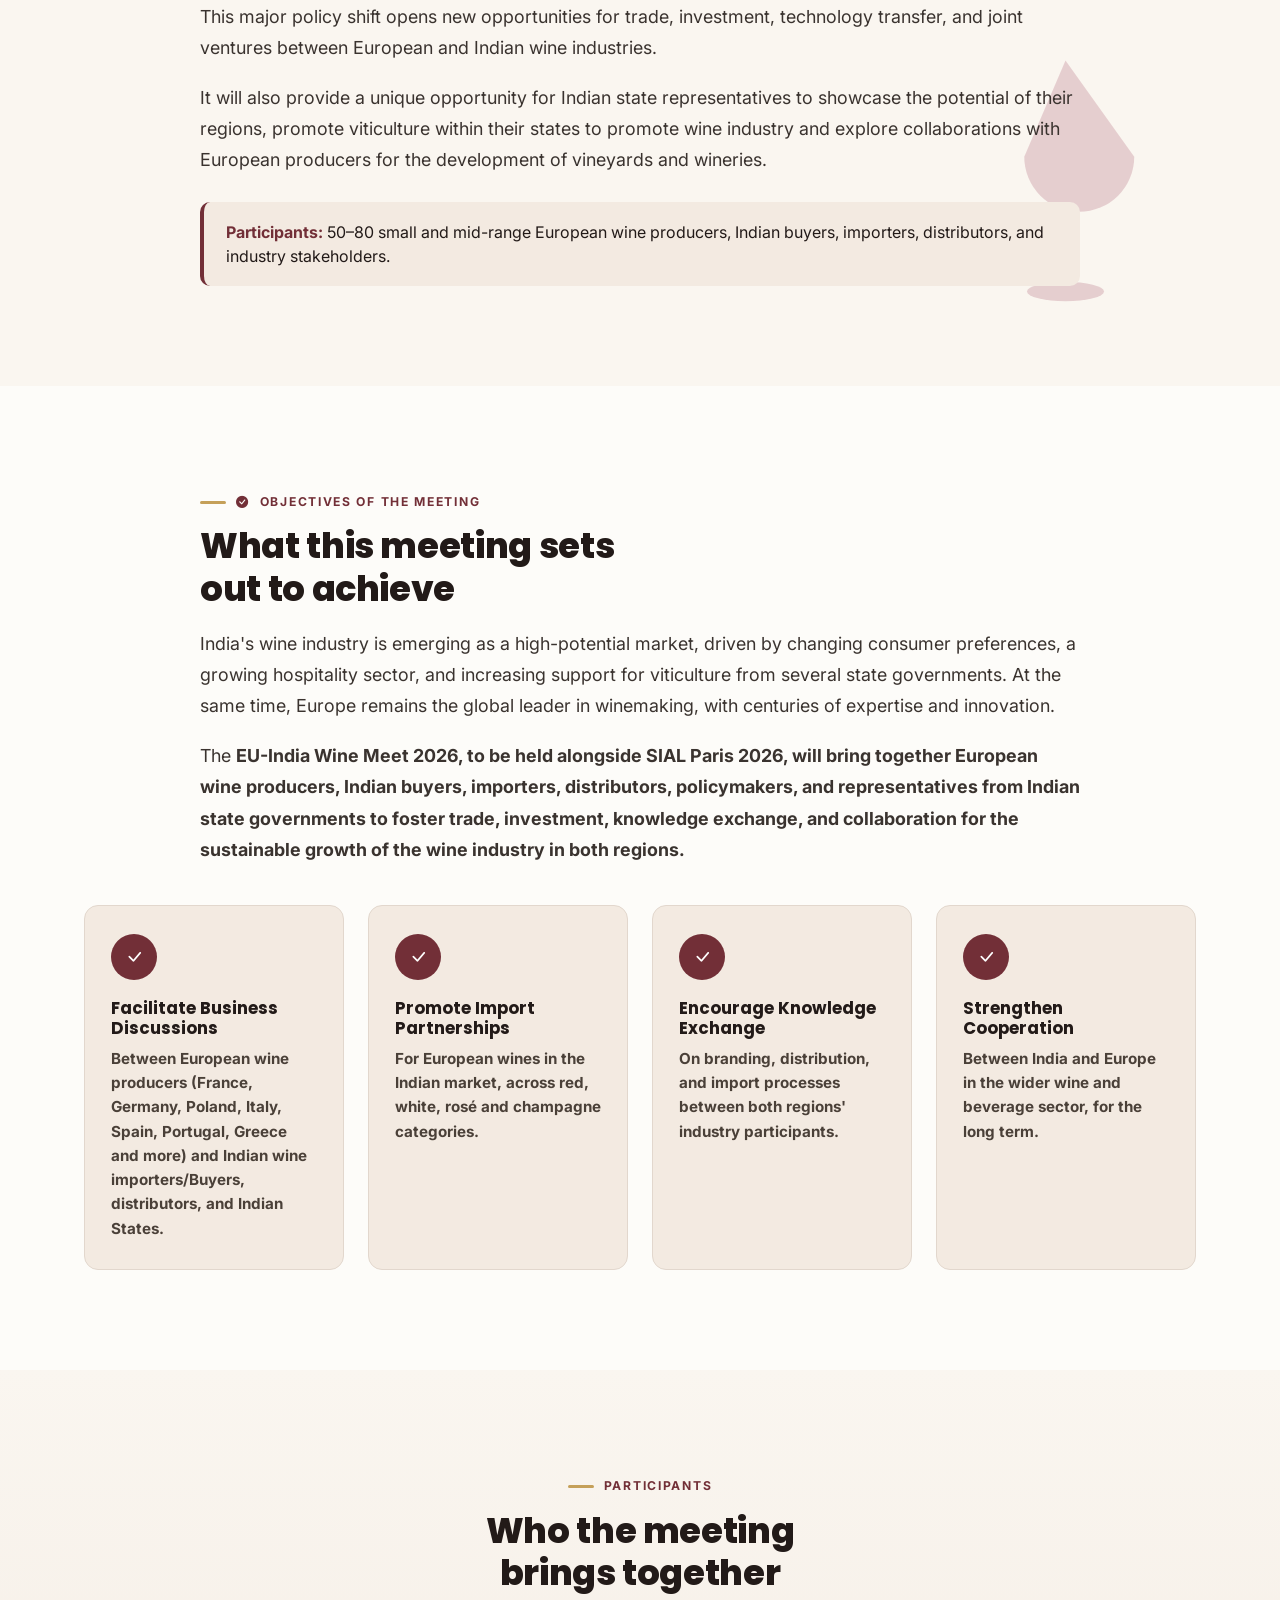
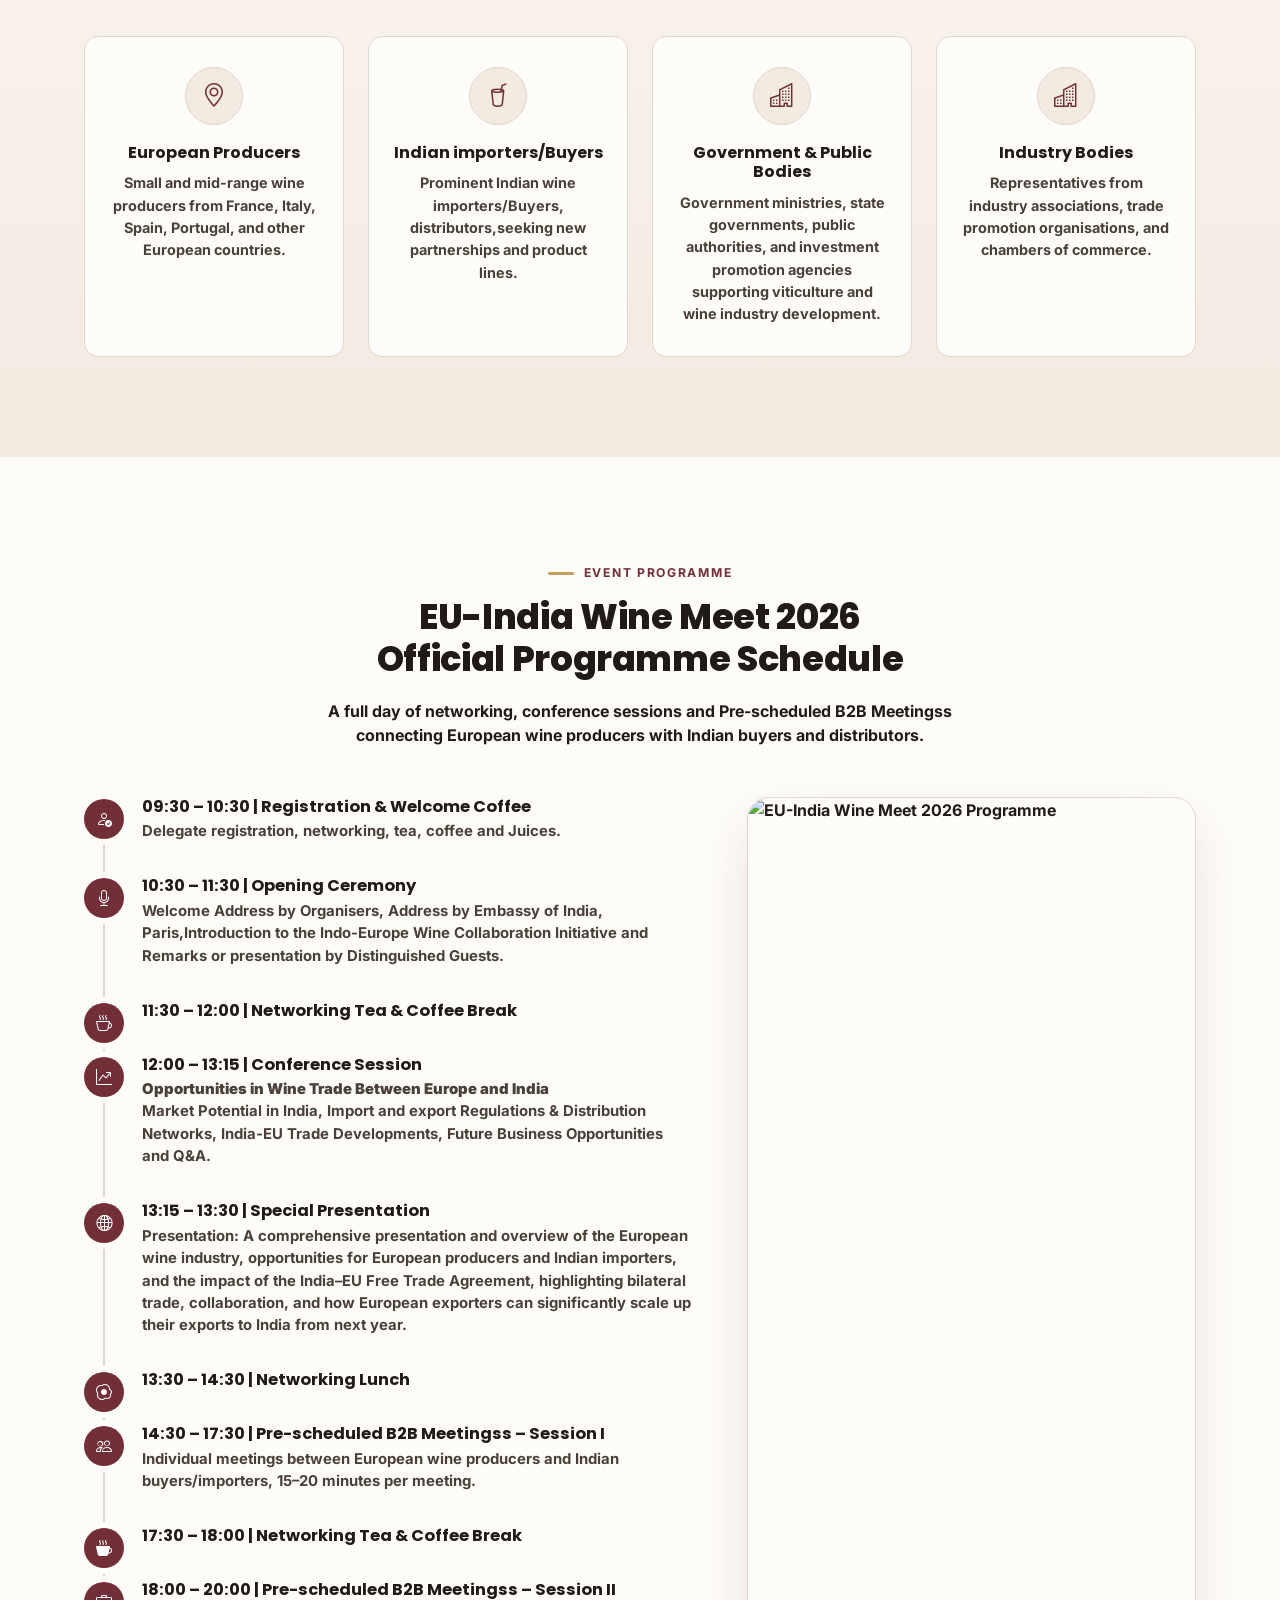
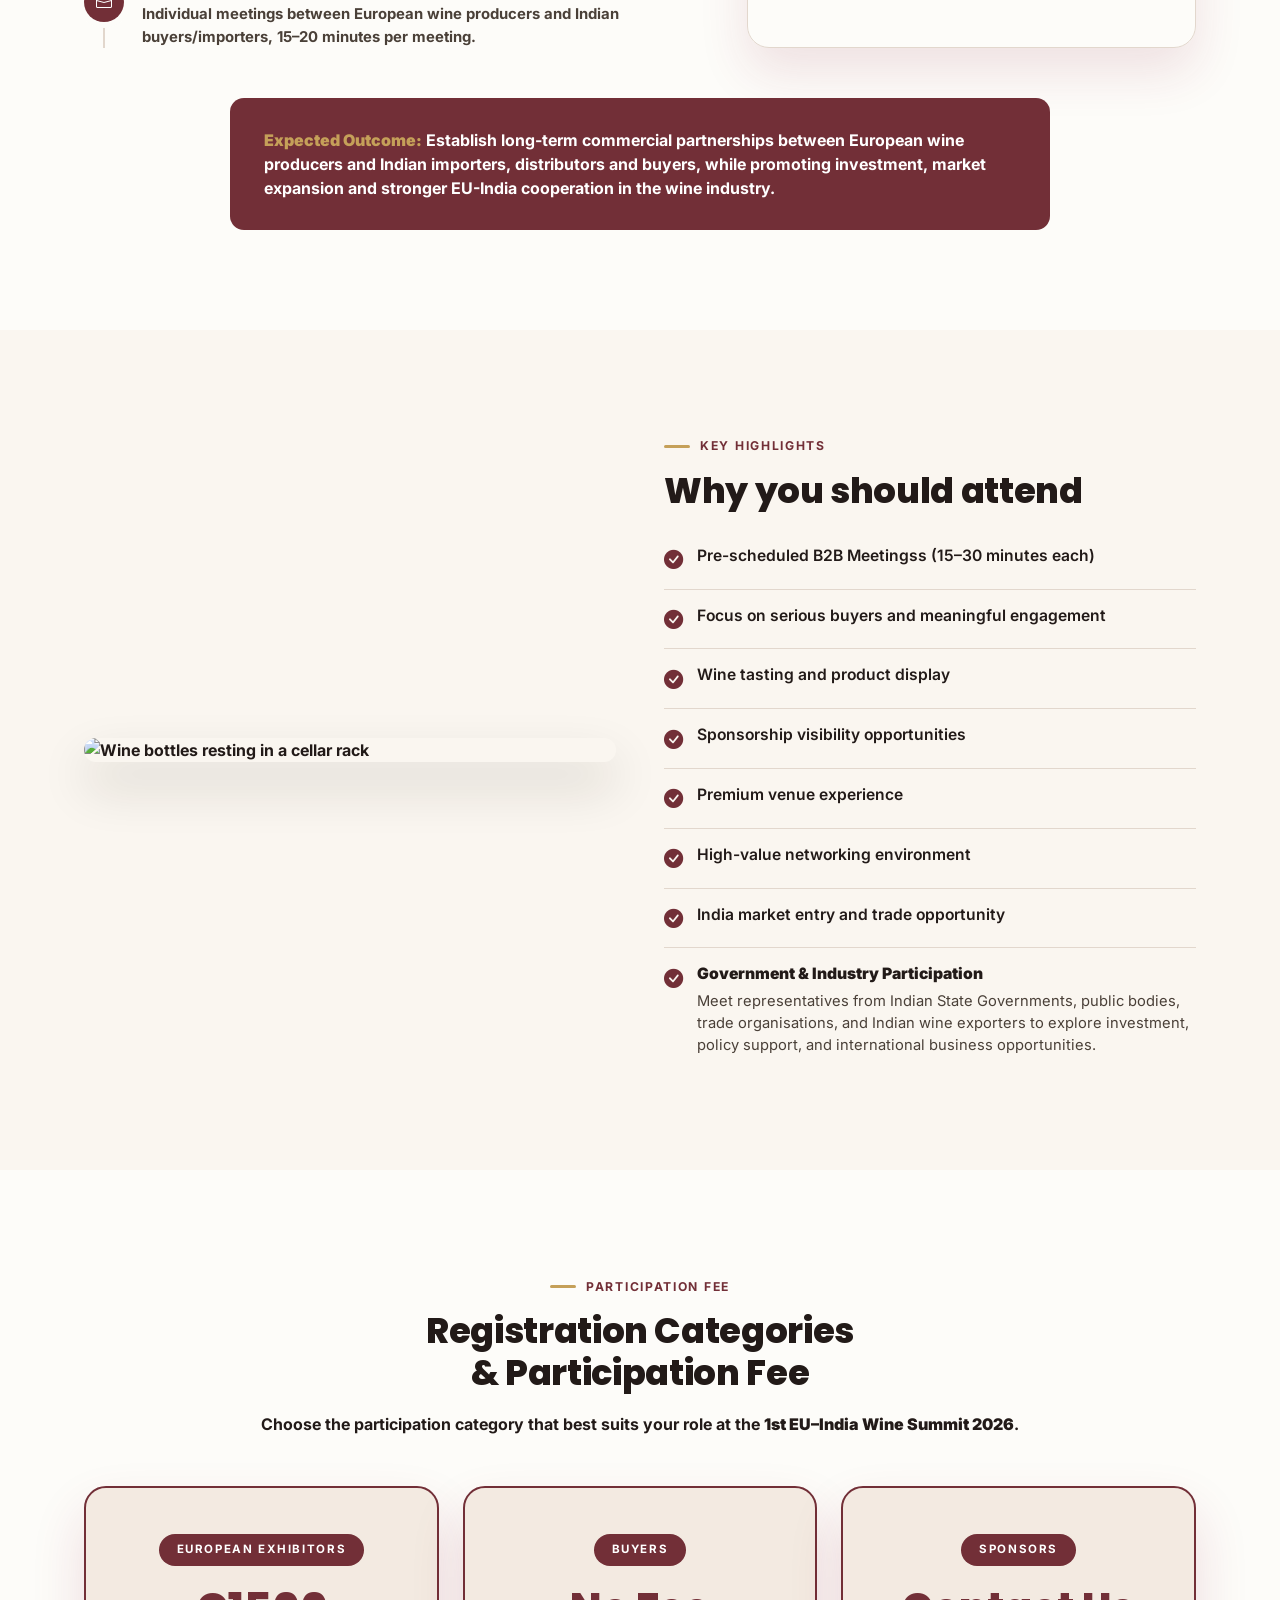
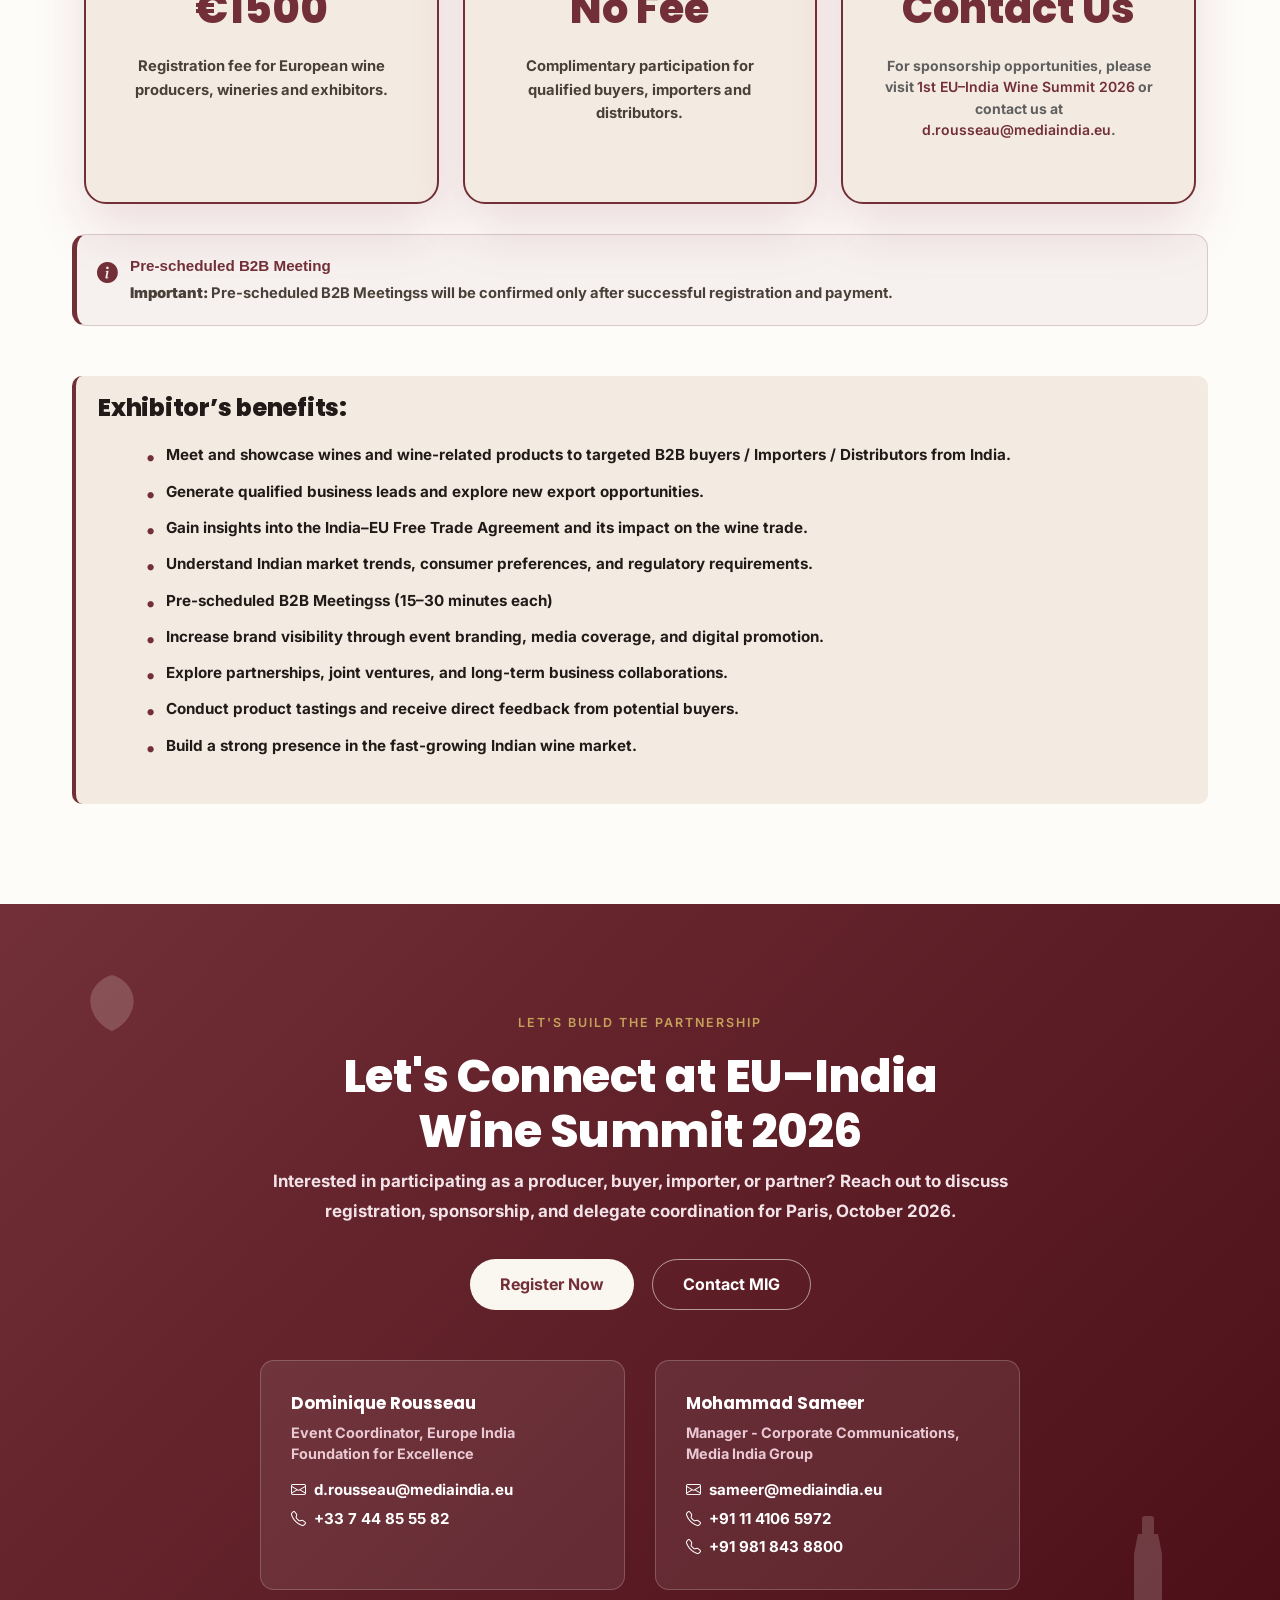
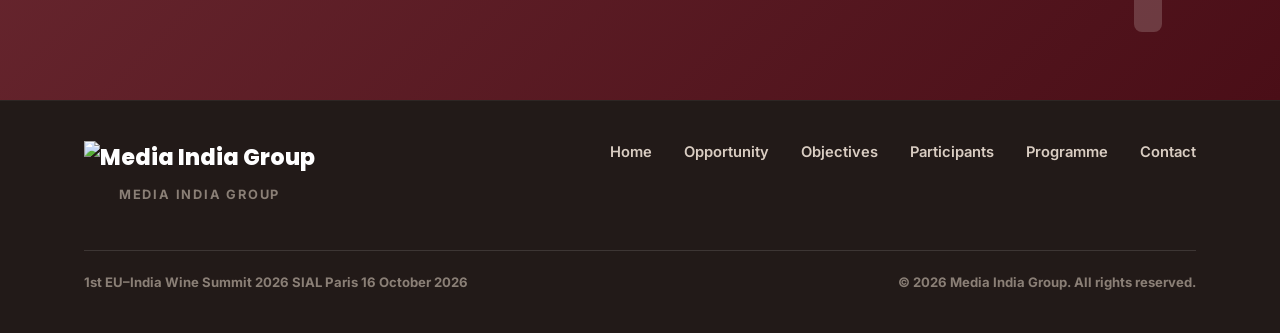
==== commit d0aaa759: "html" ====
--- a/index.html
+++ b/index.html
@@ -17,7 +17,6 @@
 
 <body>
 
-  <!-- ============ NAVBAR ============ -->
   <nav class="site-navbar" id="mainNav">
     <div class="navbar-inner">
       <a href="#" class="mig-logo">
@@ -26,7 +25,6 @@
         </span>
       </a>
       <ul class="nav-links d-none d-lg-flex">
-        <li><a href="#about">About</a></li>
         <li><a href="#opportunity">Opportunity</a></li>
         <li><a href="#objectives">Objectives</a></li>
         <li><a href="#participants">Participants</a></li>
@@ -51,8 +49,7 @@
     </div>
     <div class="offcanvas-body">
       <ul class="list-unstyled d-flex flex-column gap-3">
-        <!-- <li><a href="#home" class="text-decoration-none" style="color:var(--ink); font-weight:600;">Home</a></li> -->
-        <li><a href="#about" class="text-decoration-none" style="color:var(--ink); font-weight:600;">About</a></li>
+        <li><a href="#home" class="text-decoration-none" style="color:var(--ink); font-weight:600;">Home</a></li>
         <li><a href="#opportunity" class="text-decoration-none"
             style="color:var(--ink); font-weight:600;">Opportunity</a></li>
         <li><a href="#objectives" class="text-decoration-none" style="color:var(--ink); font-weight:600;">Objectives</a>
@@ -169,7 +166,7 @@
 
     <div class="container-xl-custom">
       <div class="opportunity-inner reveal">
-        <p class="section-label"><i class="bi bi-check-circle-fill"></i> Background &amp; Opportunity</p>
+        <p class="section-label"><i class="bi bi-check-circle-fill"></i> Foreground &amp; Opportunity</p>
         <h2 class="wine-title">EU-India wine trade</h2>
         <p class="lede">The Indian wine market is experiencing unprecedented growth, driven by rising disposable
           incomes, changing lifestyles, and an increasing preference for premium beverages among urban consumers. This
@@ -640,8 +637,7 @@
           <p style="font-size:0.8rem; letter-spacing:0.14em; color:#8a7f76; margin-top:4px;">MEDIA INDIA GROUP</p>
         </div>
         <ul class="footer-links">
-          <!-- <li><a href="#home">Home</a></li> -->
-          <li><a href="#about">About</a></li>
+          <li><a href="#home">Home</a></li>
           <li><a href="#opportunity">Opportunity</a></li>
           <li><a href="#objectives">Objectives</a></li>
           <li><a href="#participants">Participants</a></li>
--- a/style.css
+++ b/style.css
@@ -424,7 +424,7 @@
   box-shadow: 0 8px 18px rgba(242, 154, 46, 0.35);
 }
 
-.wine-title{
+.wine-title {
   color: var(--wine);
 }
 
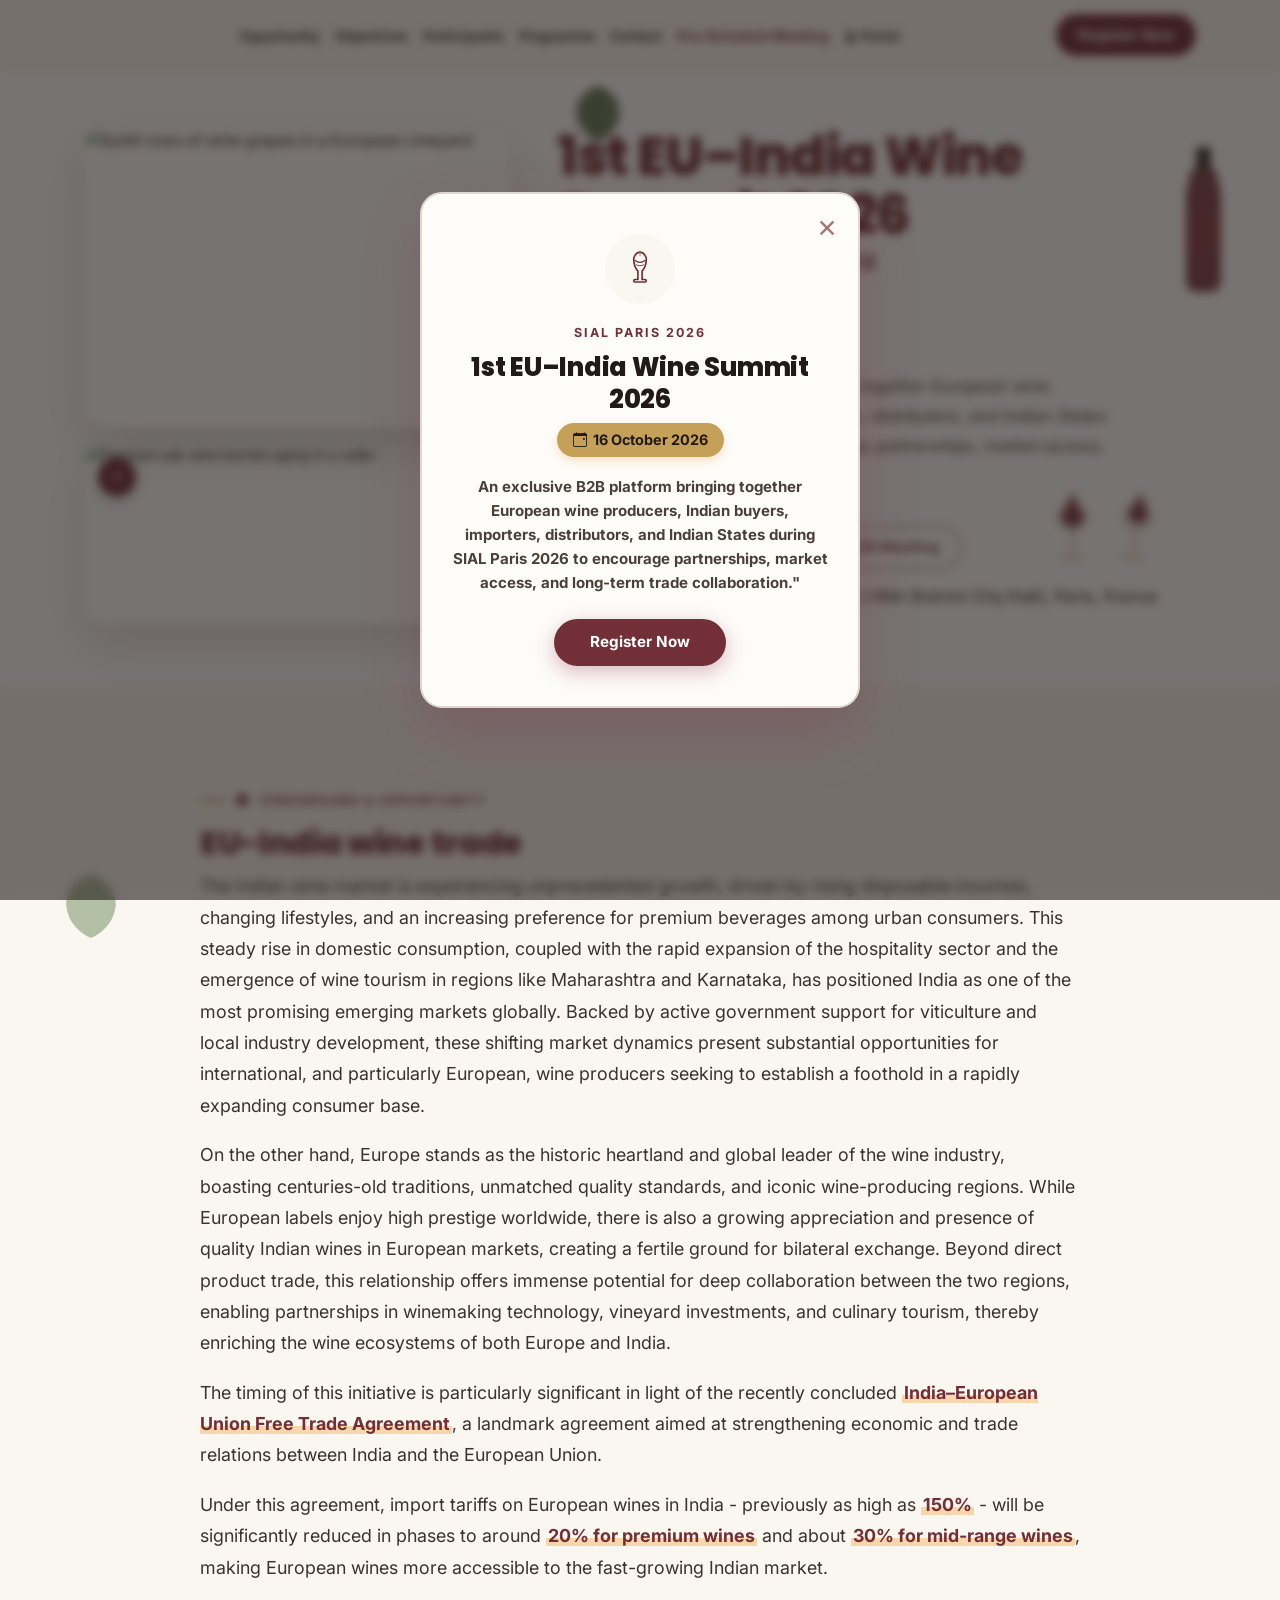
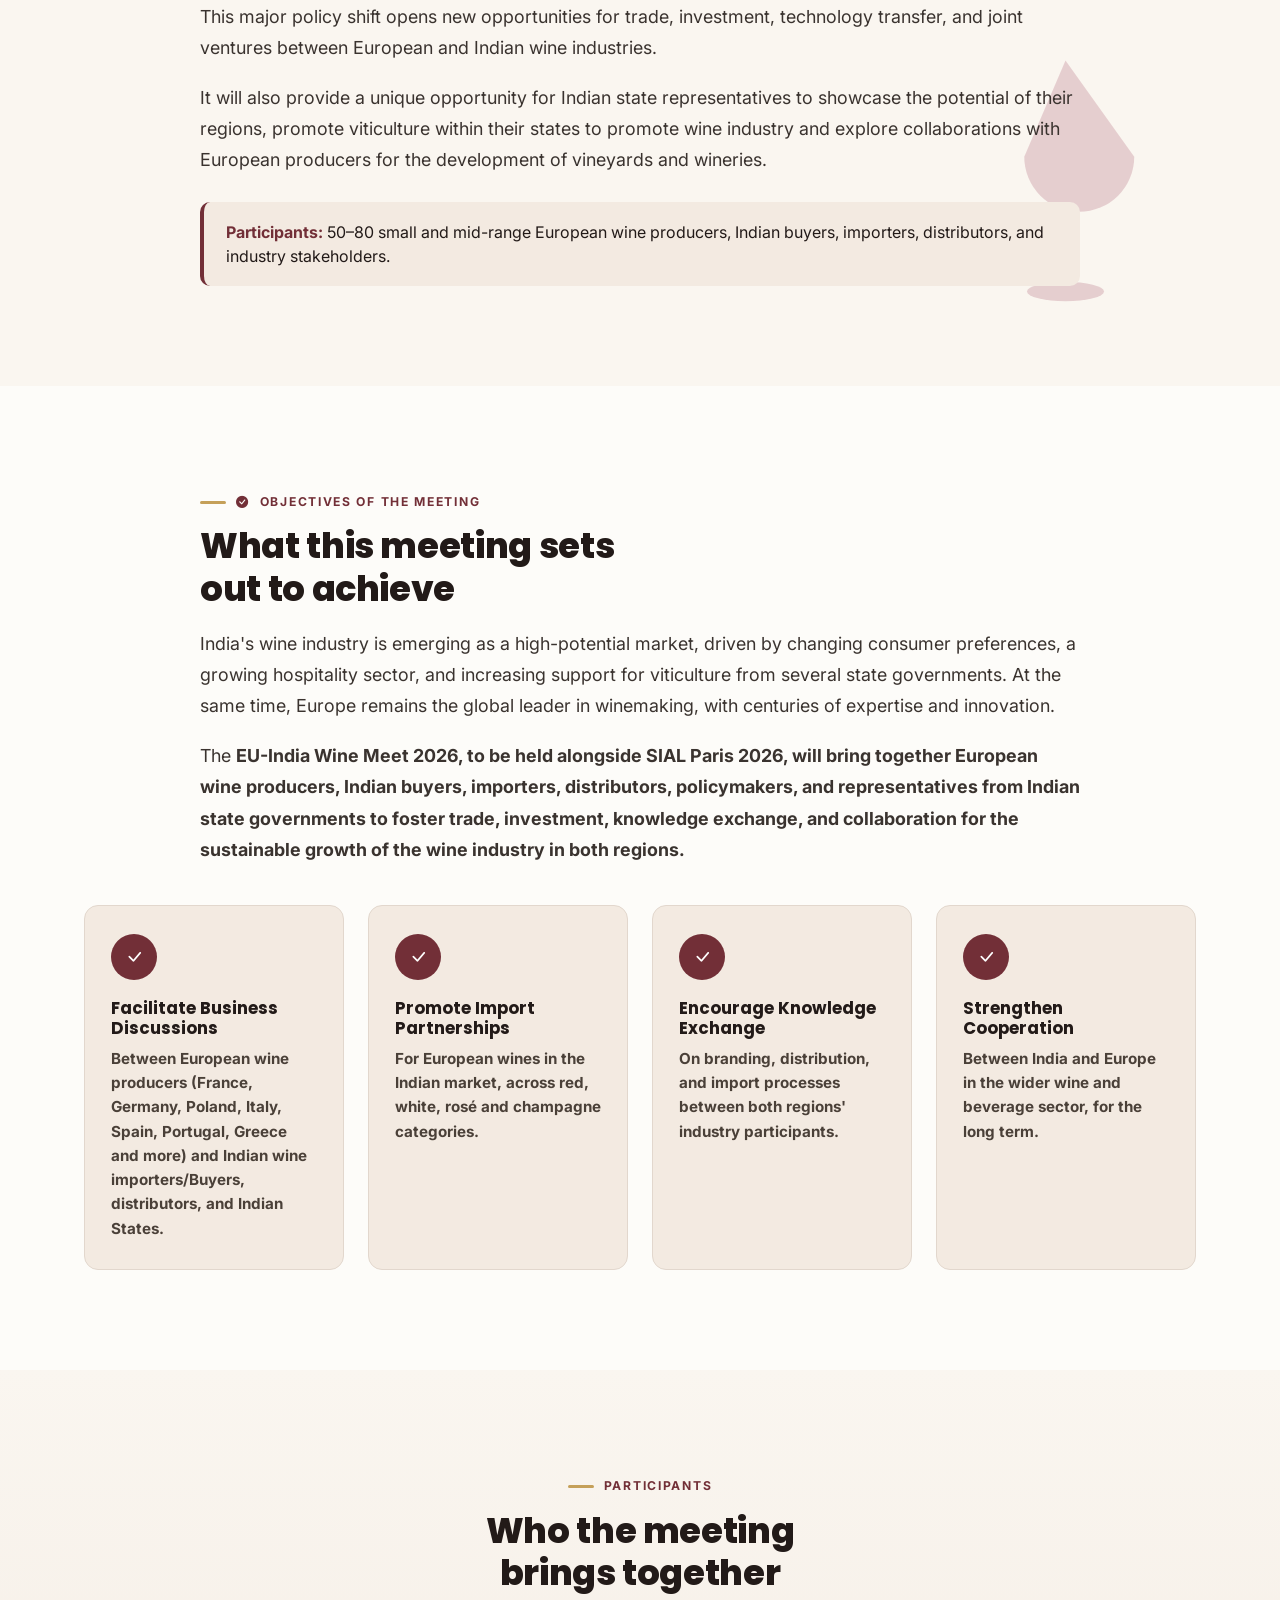
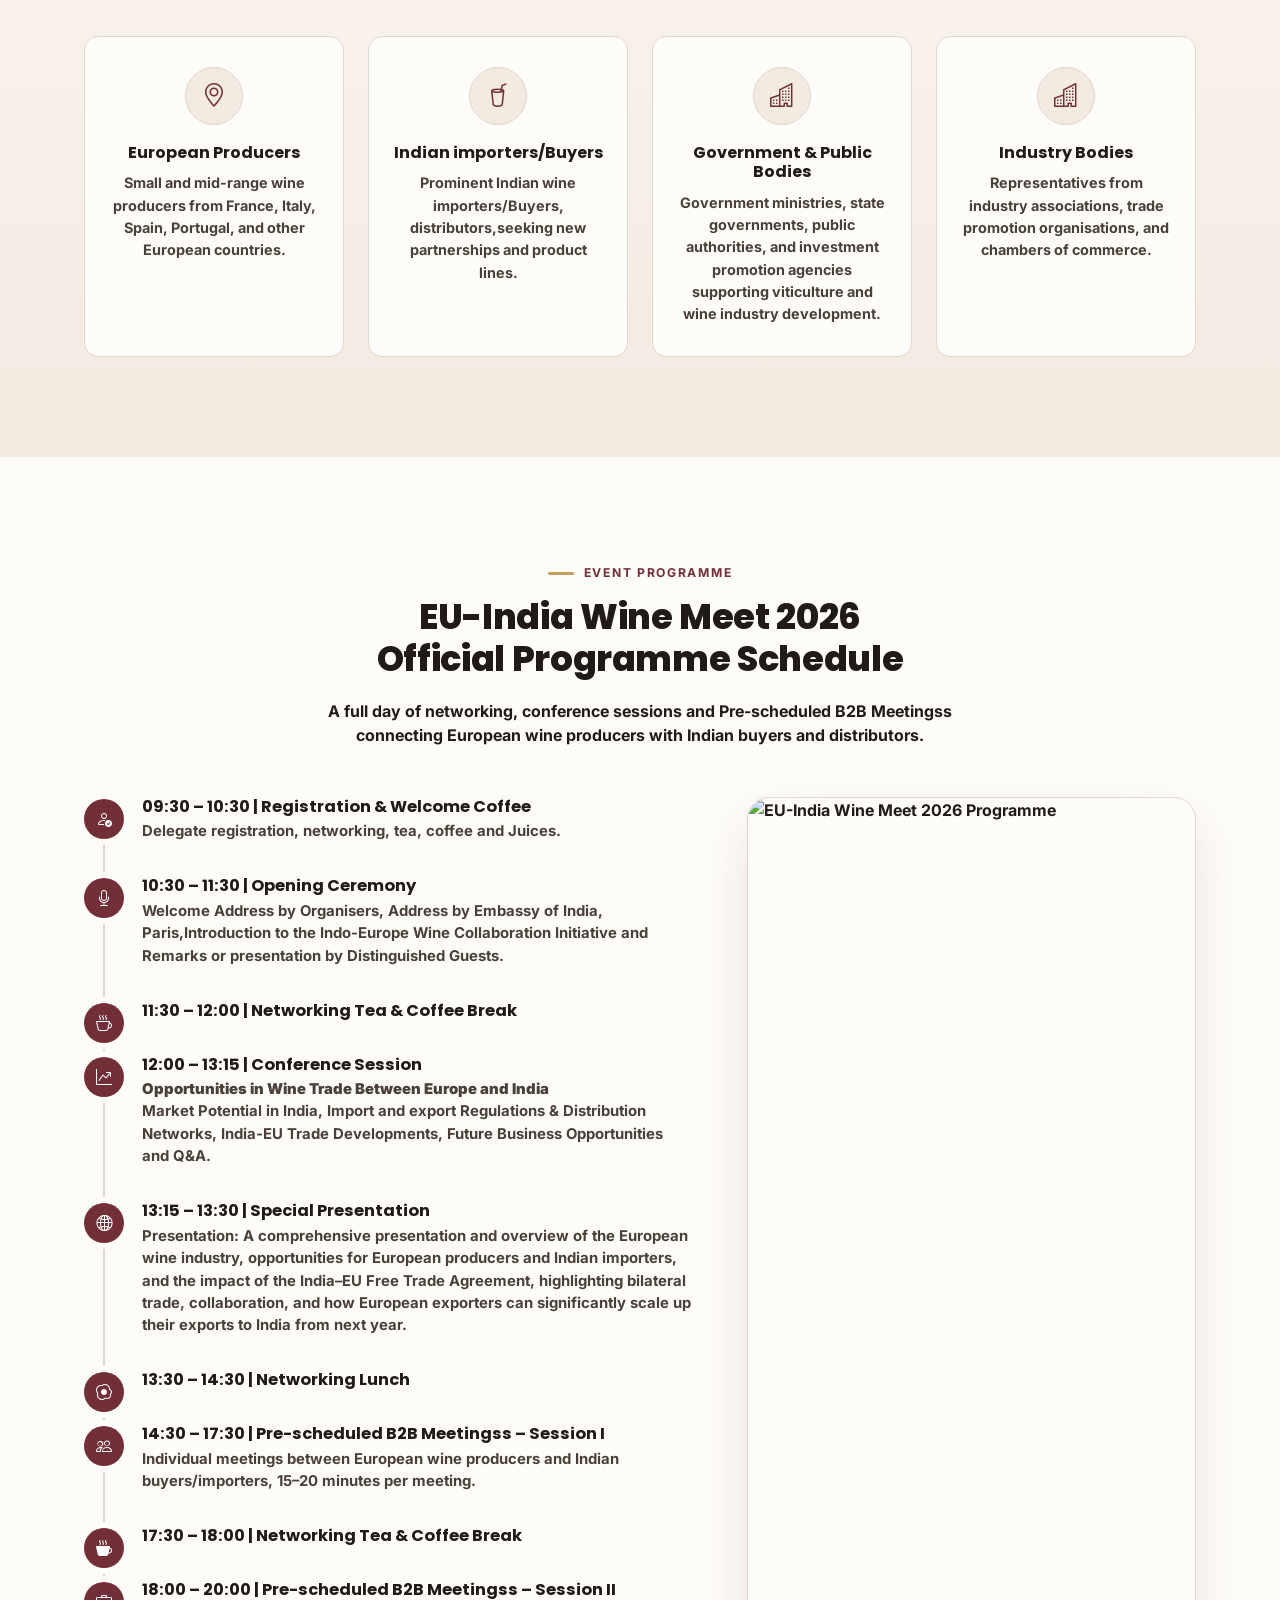
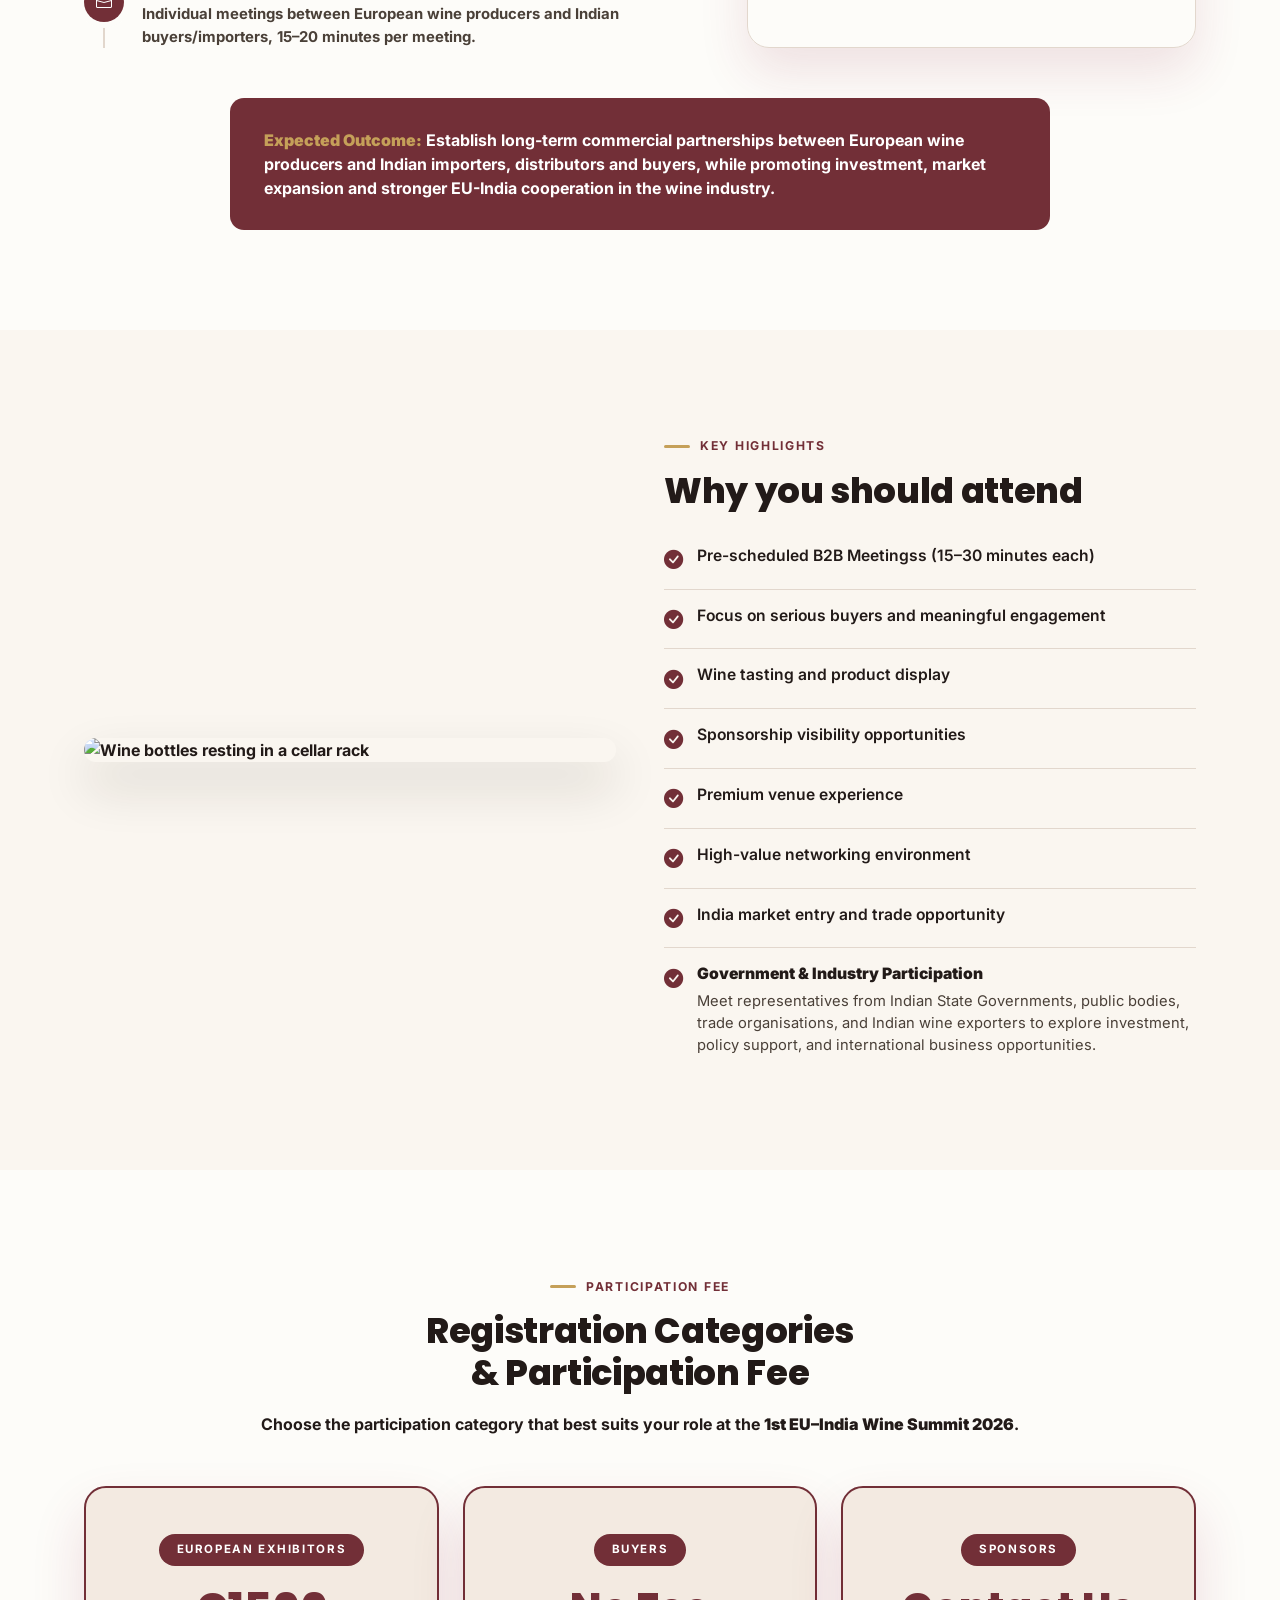
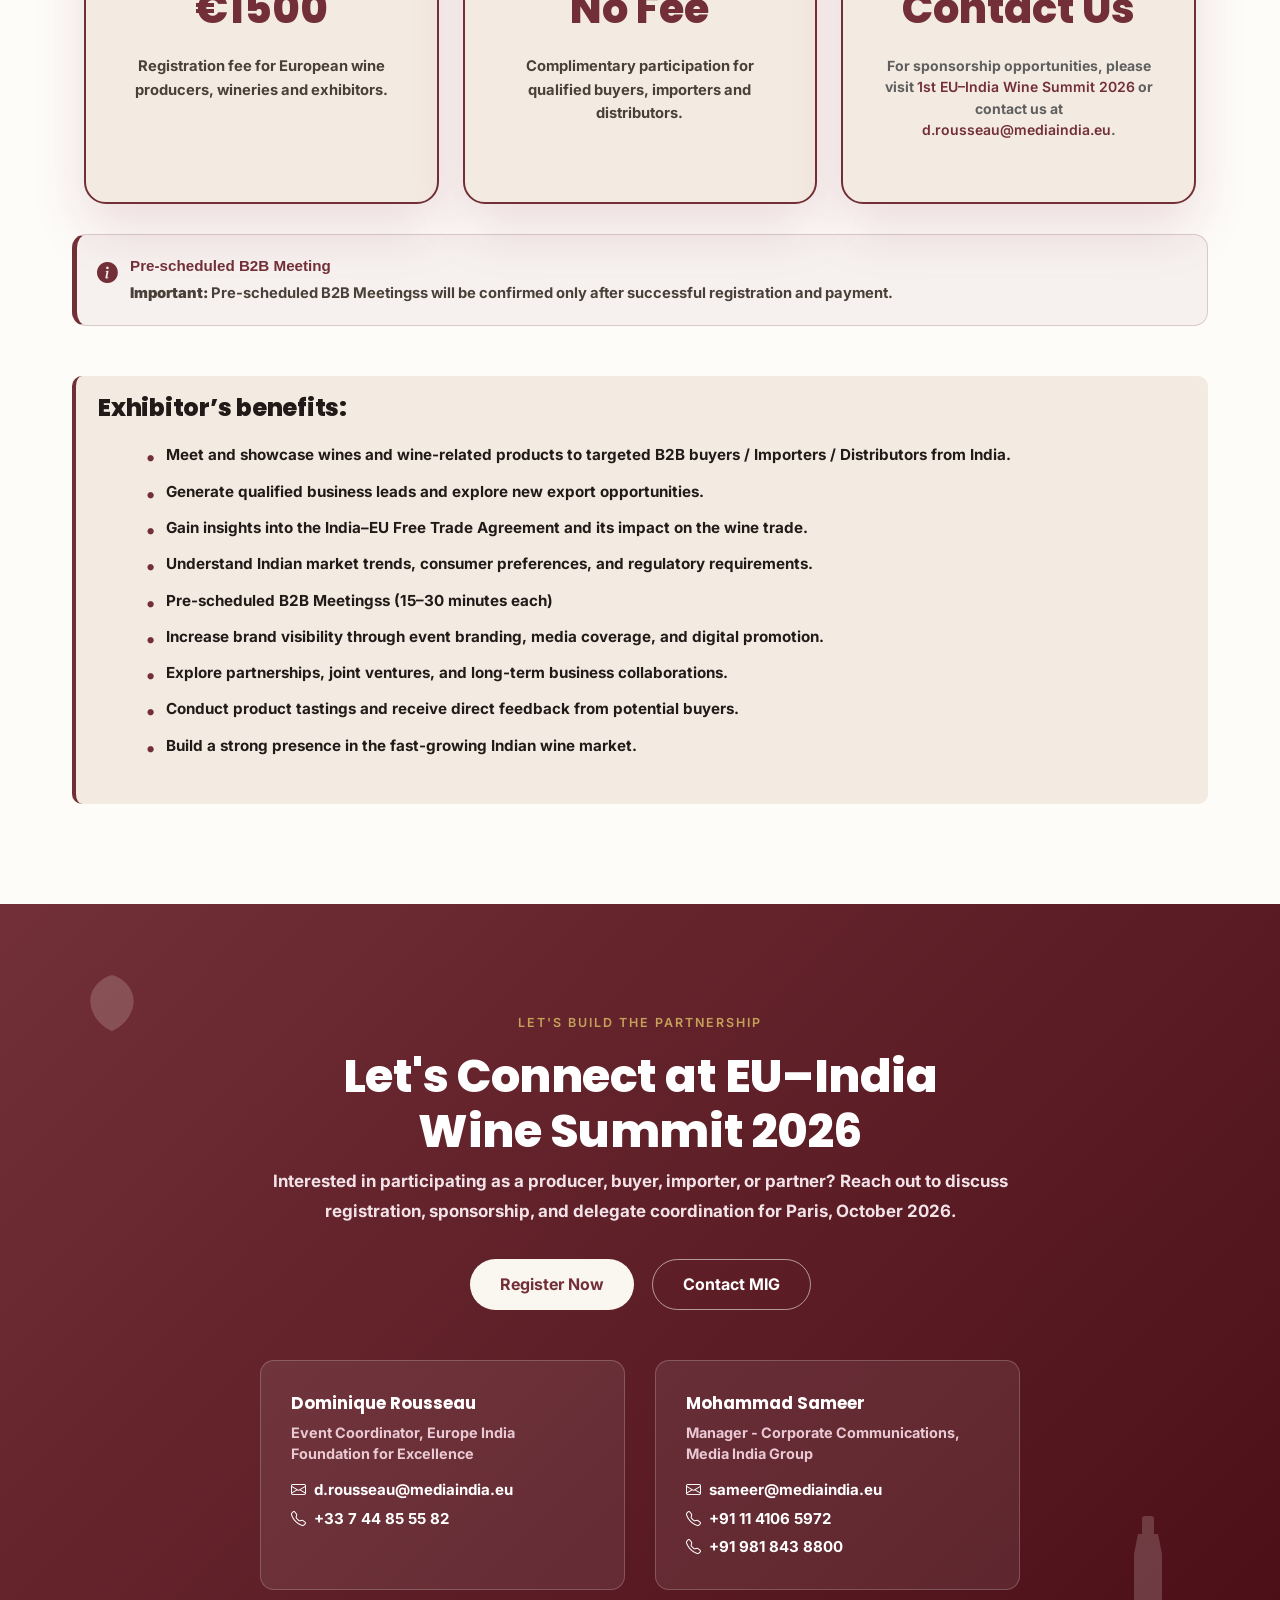
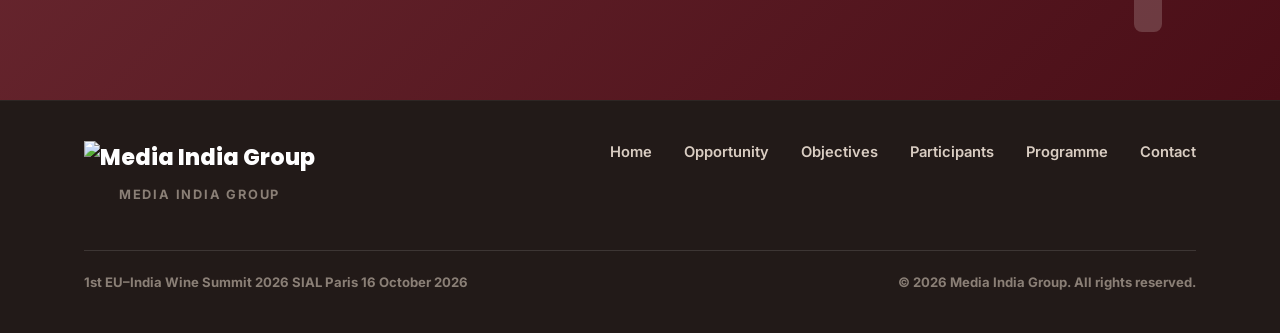
==== commit 10d5e09e: "html" ====
--- a/index.html
+++ b/index.html
@@ -121,7 +121,7 @@
 
         <div class="hero-ctas">
           <a href="register.html" class="btn-wine">Register Now</a>
-          <a href="Meeting_from.html" class="btn-outline-wine">Pre-Schedule Your Meeting</a>
+          <a href="Meeting_from.html" class="btn-outline-wine">Pre-scheduled B2B Meeting</a>
         </div>
         <p class="venue-line"><strong>Venue:</strong> Mairie du XVIᵉ Arrondissement (16th District City Hall), Paris,
           France</p>
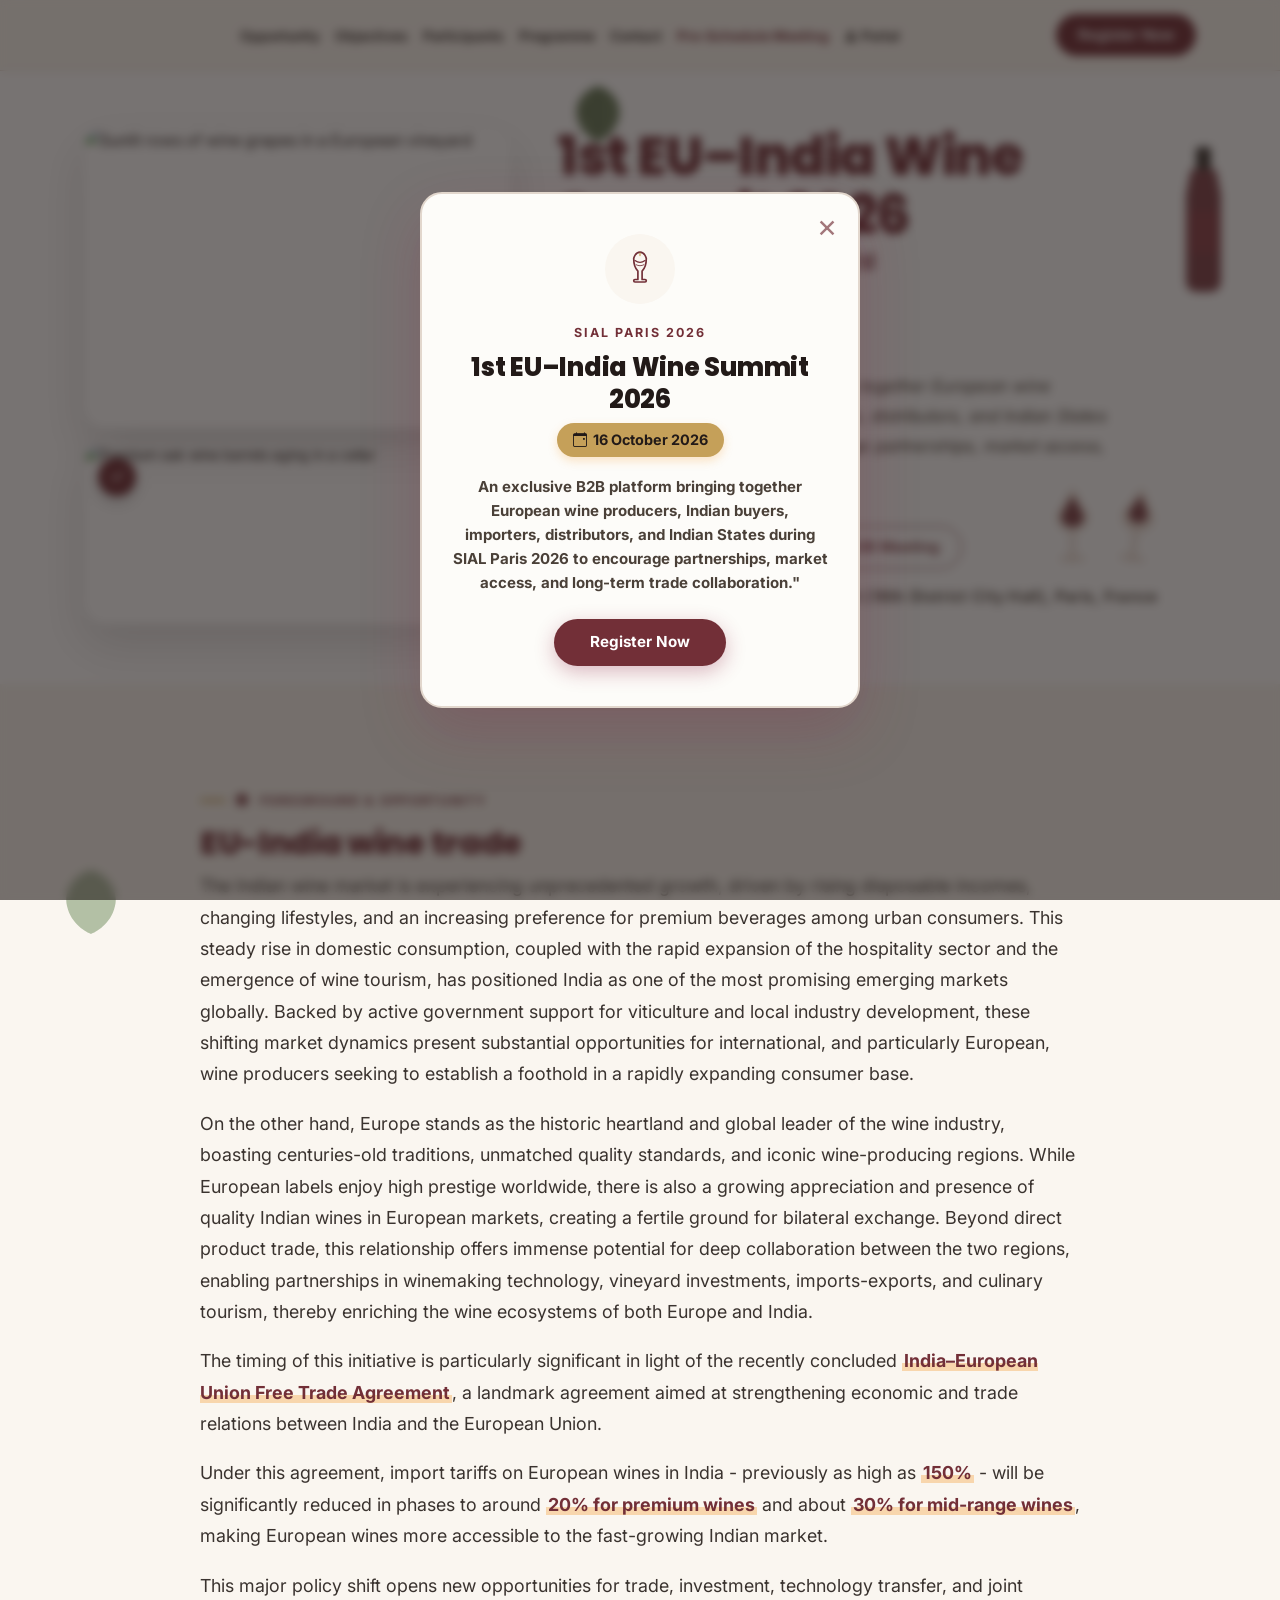
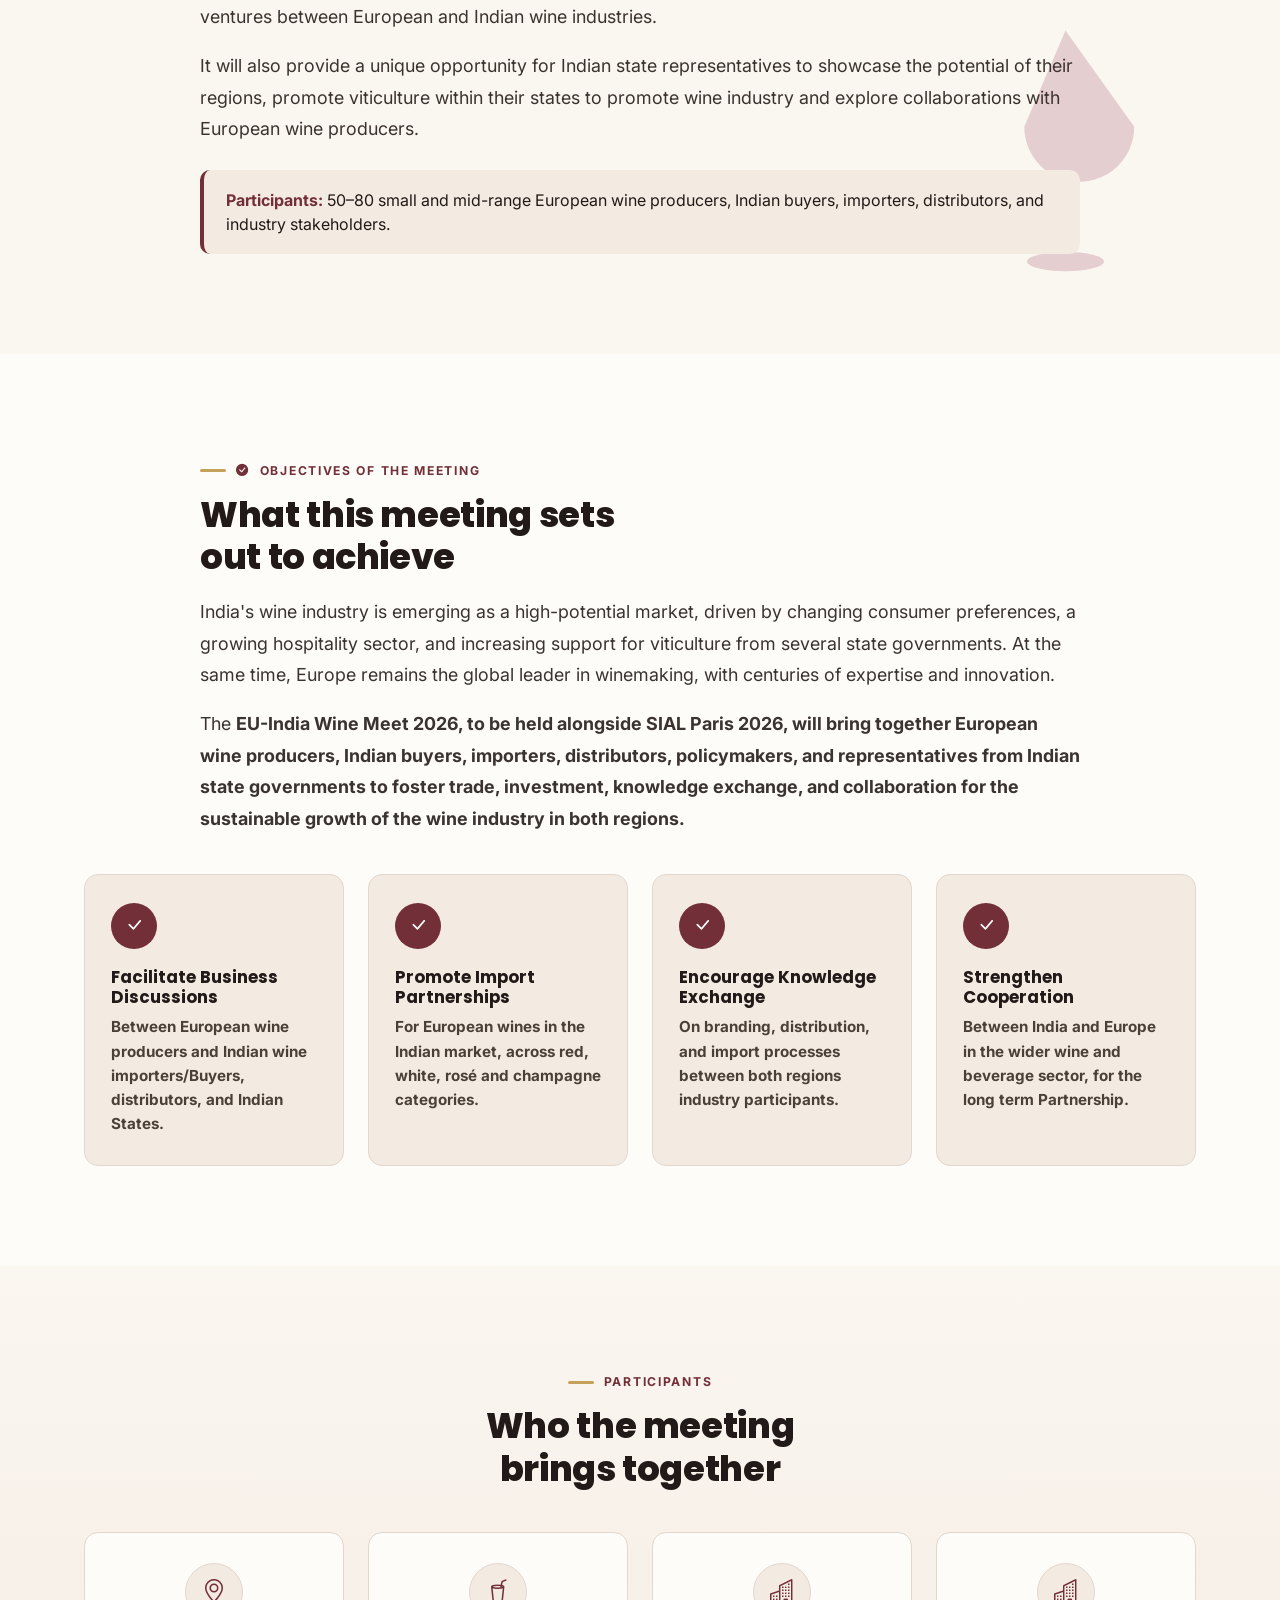
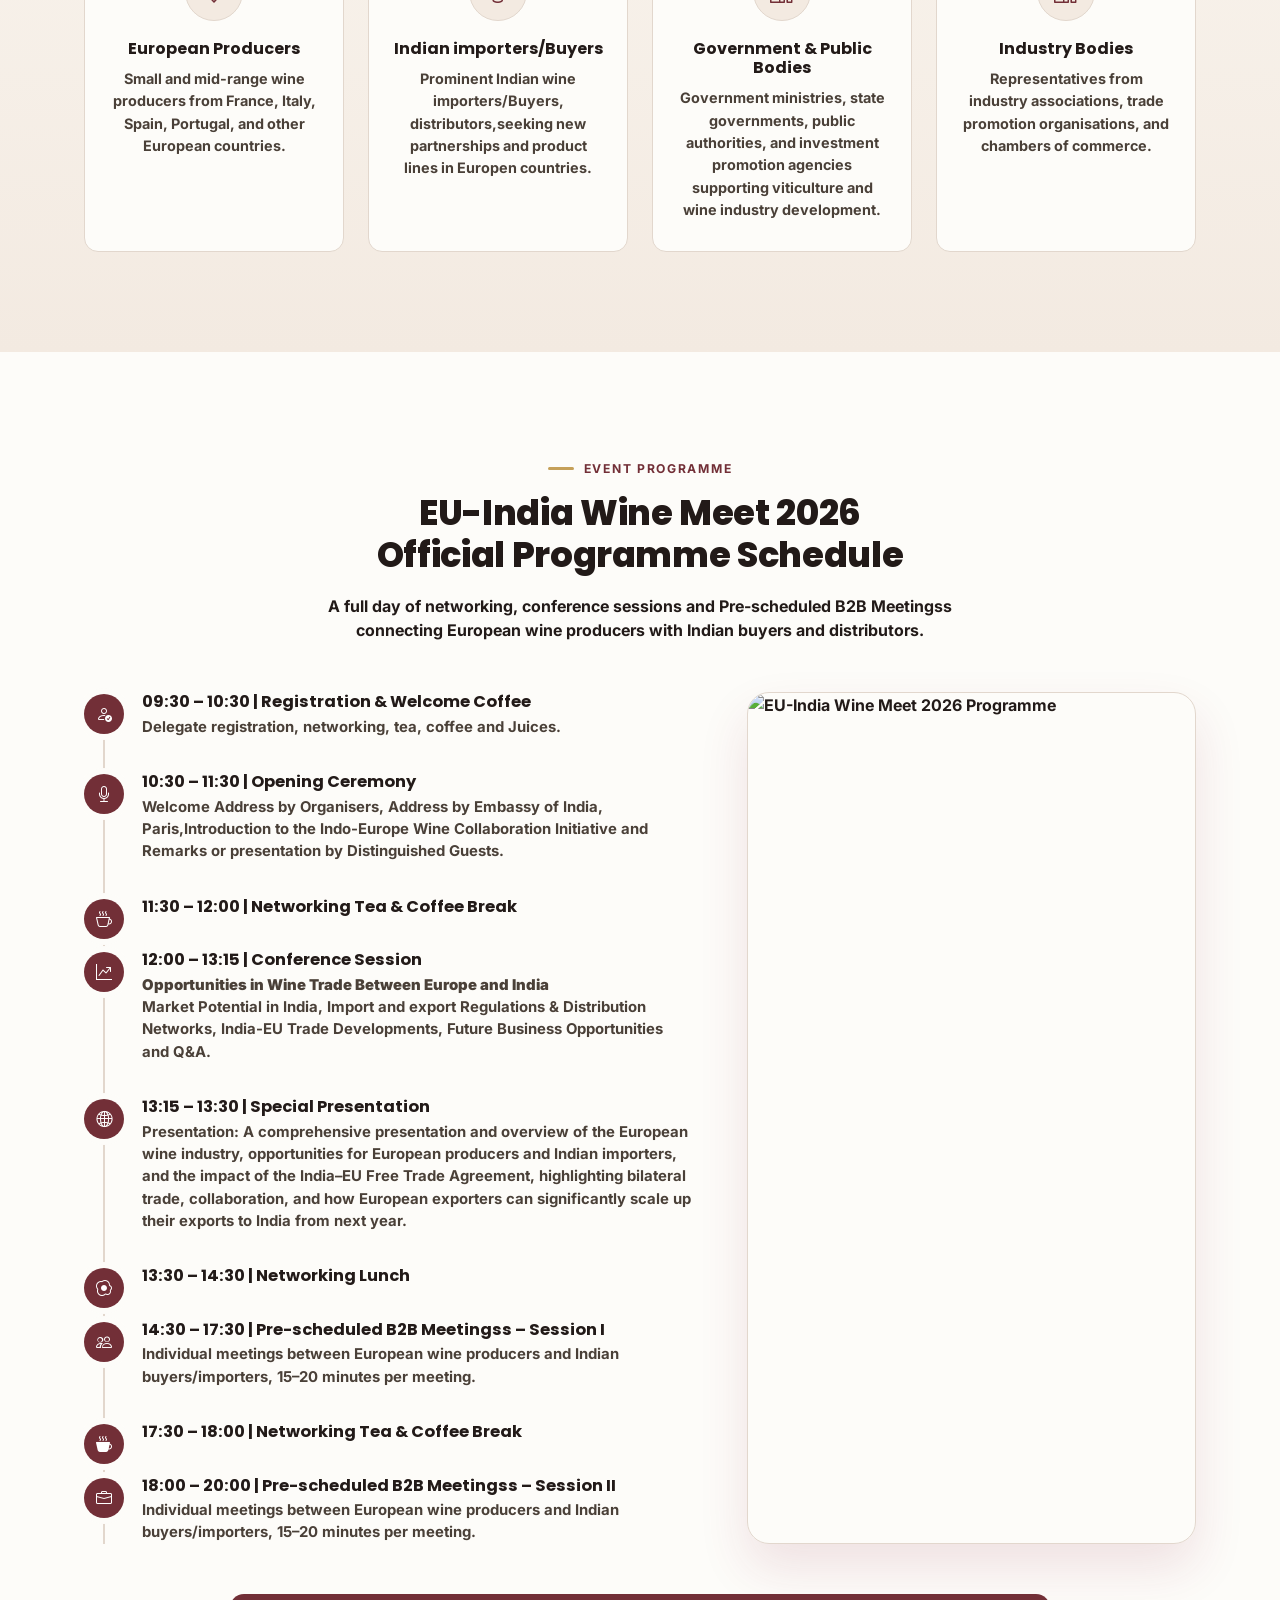
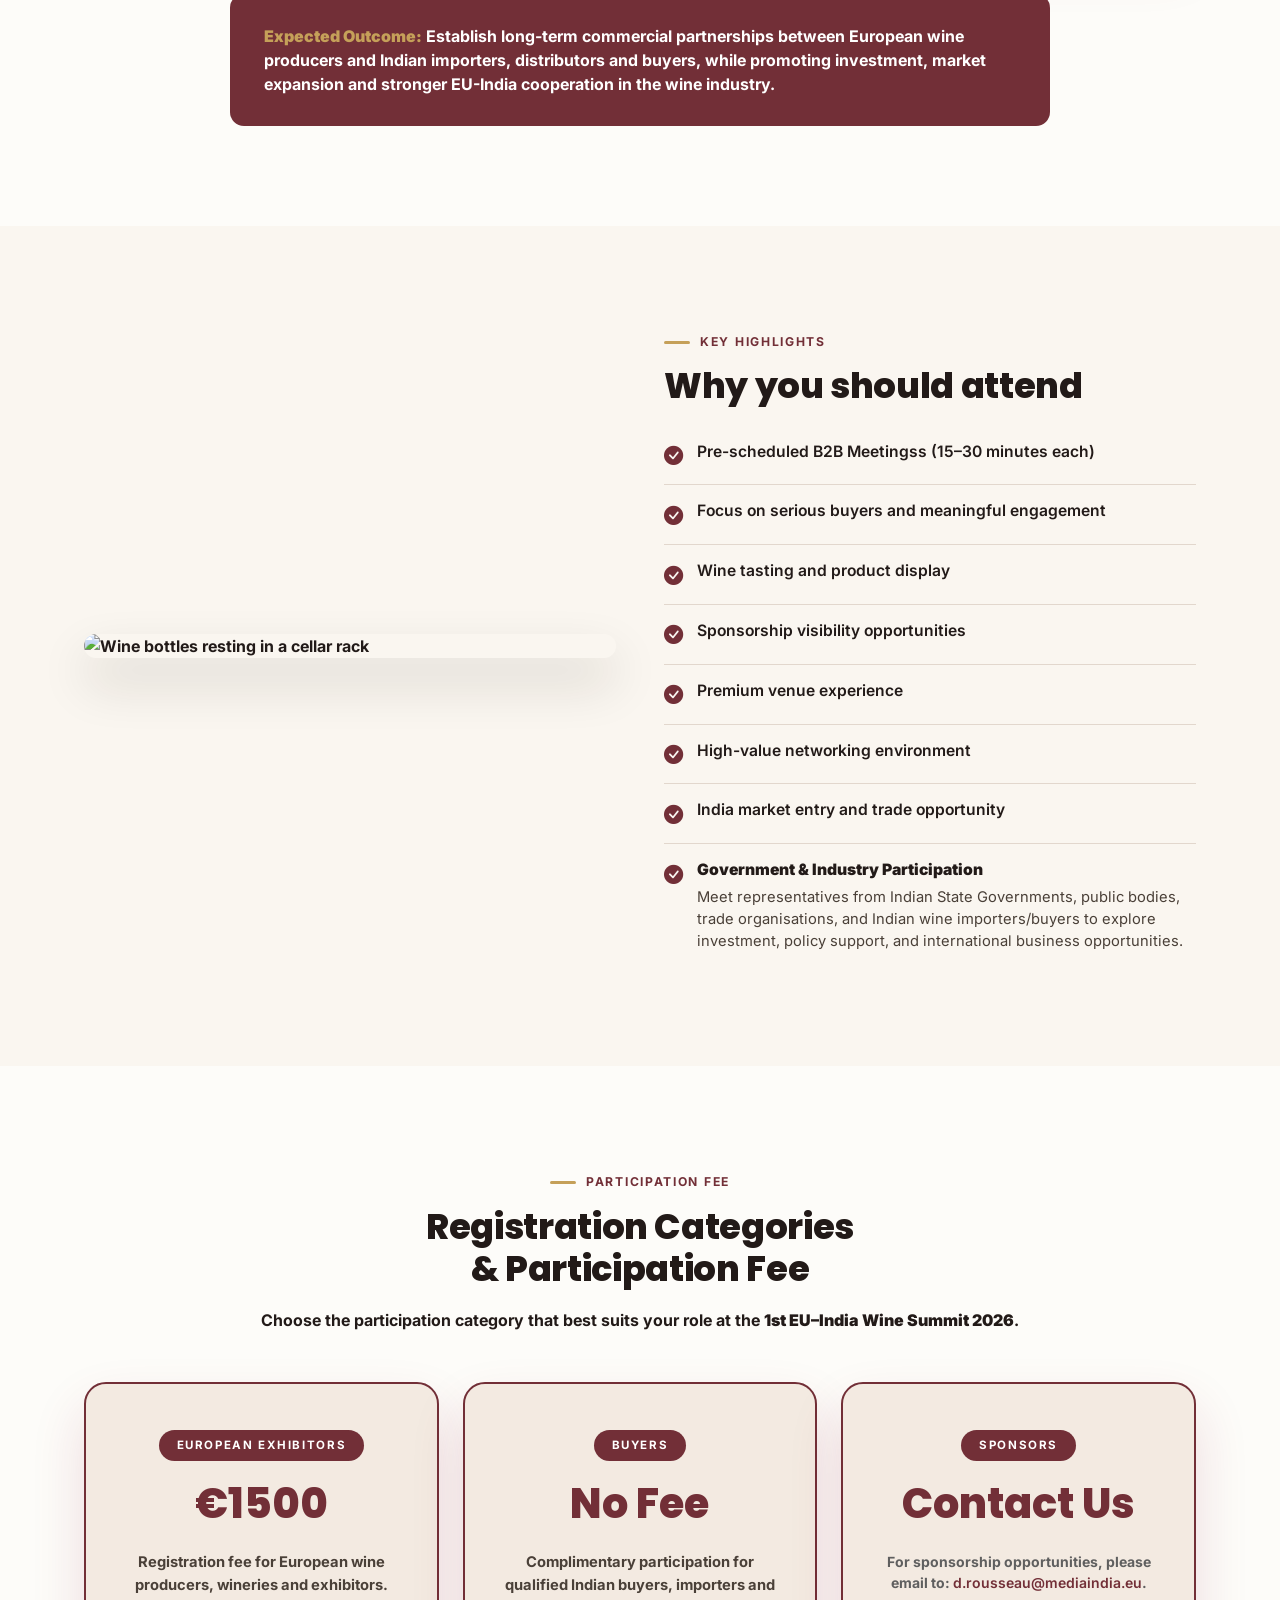
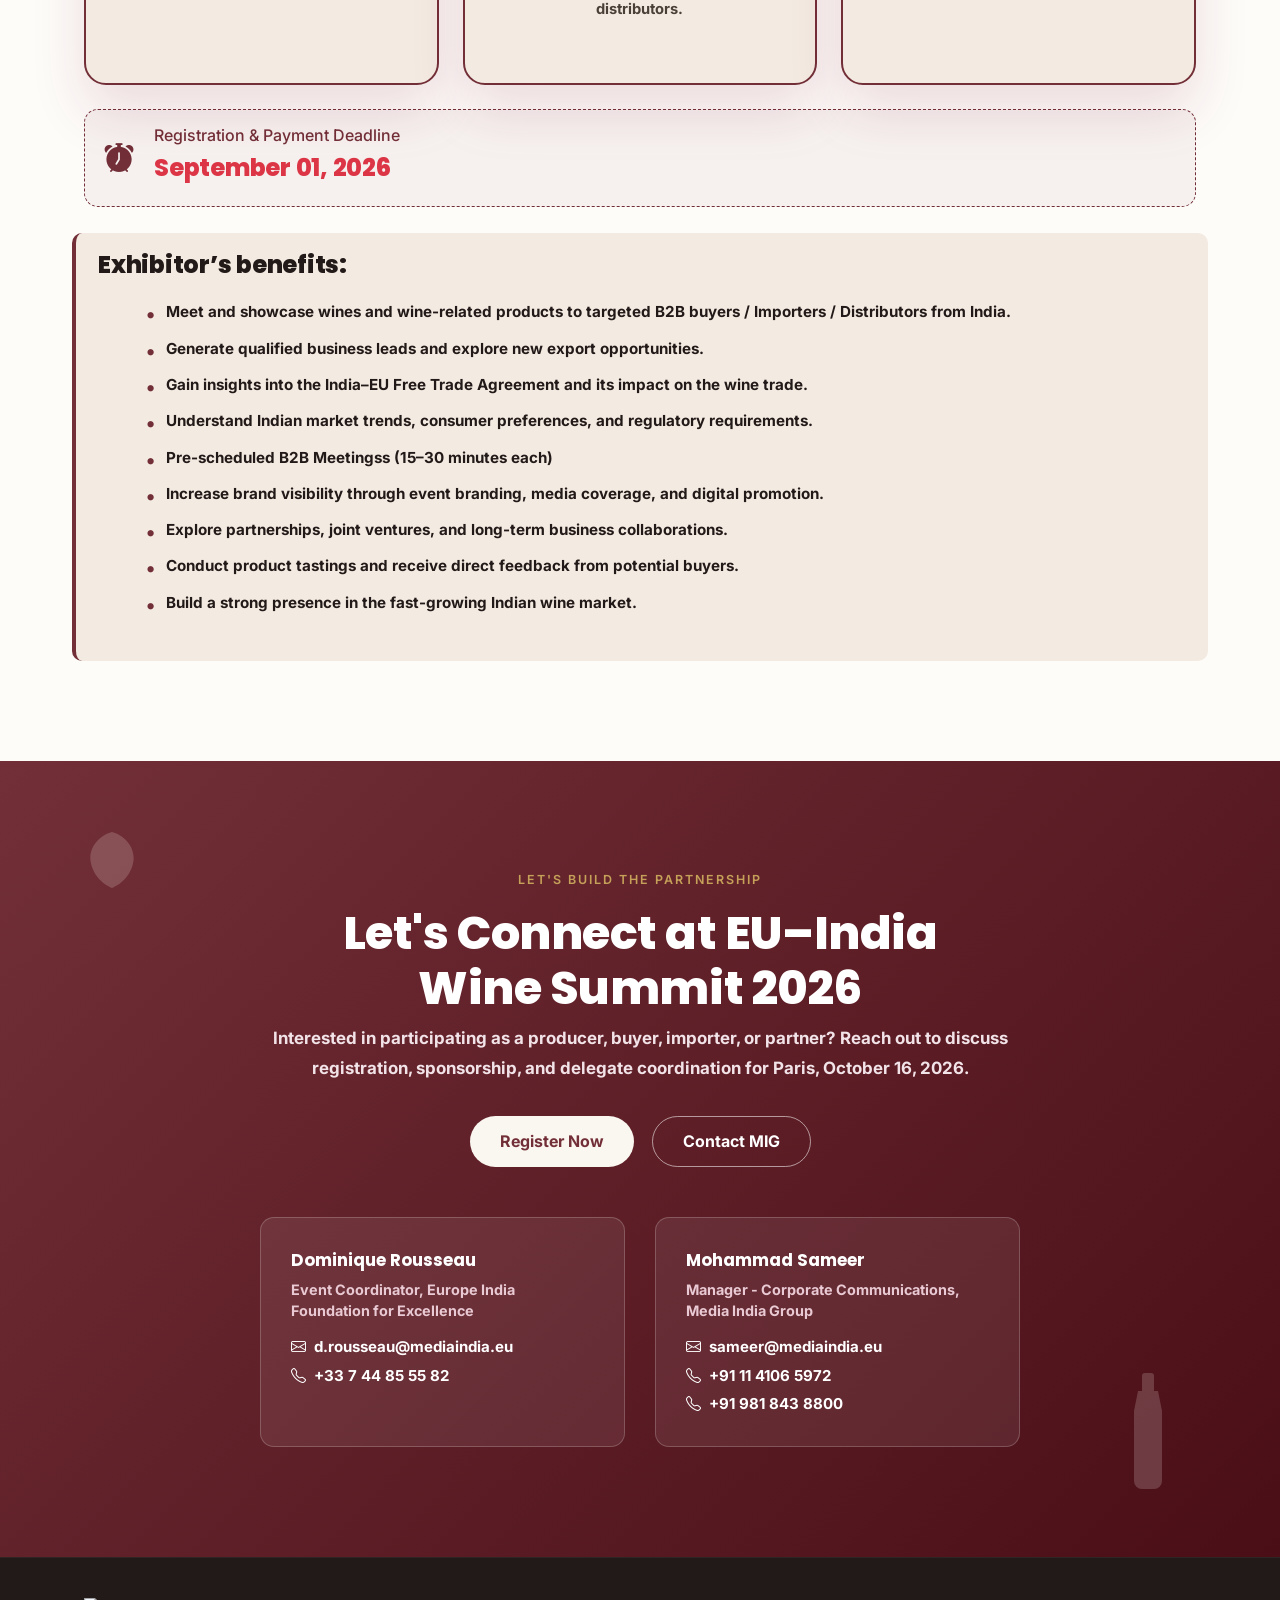
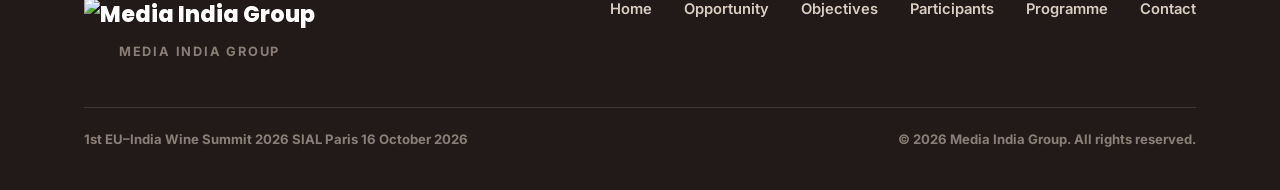
==== commit 26b82f08: "html" ====
--- a/index.html
+++ b/index.html
@@ -171,7 +171,7 @@
         <p class="lede">The Indian wine market is experiencing unprecedented growth, driven by rising disposable
           incomes, changing lifestyles, and an increasing preference for premium beverages among urban consumers. This
           steady rise in domestic consumption, coupled with the rapid expansion of the hospitality sector and the
-          emergence of wine tourism in regions like Maharashtra and Karnataka, has positioned India as one of the most
+          emergence of wine tourism, has positioned India as one of the most
           promising emerging markets globally. Backed by active government support for viticulture and local industry
           development, these shifting market dynamics present substantial opportunities for international, and
           particularly European, wine producers seeking to establish a foothold in a rapidly expanding consumer base.
@@ -181,7 +181,8 @@
           wine-producing regions. While European labels enjoy high prestige worldwide, there is also a growing
           appreciation and presence of quality Indian wines in European markets, creating a fertile ground for bilateral
           exchange. Beyond direct product trade, this relationship offers immense potential for deep collaboration
-          between the two regions, enabling partnerships in winemaking technology, vineyard investments, and culinary
+          between the two regions, enabling partnerships in winemaking technology, vineyard investments,
+          imports-exports, and culinary
           tourism, thereby enriching the wine ecosystems of both Europe and India.</p>
         <p class="lede" style="margin-top:18px;">The timing of this initiative is particularly significant in light of
           the recently concluded
@@ -197,8 +198,7 @@
 
         <p class="lede" style="margin-top:18px;">It will also provide a unique opportunity for Indian state
           representatives to showcase the potential of their regions, promote viticulture within their states to promote
-          wine industry and explore collaborations with European producers for the development of vineyards and
-          wineries.</p>
+          wine industry and explore collaborations with European wine producers.</p>
 
         <div class="participants-note">
           <strong>Participants:</strong> 50–80 small and mid-range European wine producers, Indian buyers, importers,
@@ -234,7 +234,7 @@
           <div class="objective-card">
             <div class="objective-icon"><i class="bi bi-check-lg"></i></div>
             <h5>Facilitate Business Discussions</h5>
-            <p>Between European wine producers (France, Germany, Poland, Italy, Spain, Portugal, Greece and more) and
+            <p>Between European wine producers and
               Indian wine importers/Buyers, distributors, and Indian States.</p>
           </div>
         </div>
@@ -249,14 +249,14 @@
           <div class="objective-card">
             <div class="objective-icon"><i class="bi bi-check-lg"></i></div>
             <h5>Encourage Knowledge Exchange</h5>
-            <p>On branding, distribution, and import processes between both regions' industry participants.</p>
+            <p>On branding, distribution, and import processes between both regions industry participants.</p>
           </div>
         </div>
         <div class="col-md-6 col-lg-3 reveal">
           <div class="objective-card">
             <div class="objective-icon"><i class="bi bi-check-lg"></i></div>
             <h5>Strengthen Cooperation</h5>
-            <p>Between India and Europe in the wider wine and beverage sector, for the long term.</p>
+            <p>Between India and Europe in the wider wine and beverage sector, for the long term Partnership.</p>
           </div>
         </div>
 
@@ -283,7 +283,8 @@
           <div class="participant-card">
             <div class="p-icon"><i class="bi bi-cup-straw"></i></div>
             <h6>Indian importers/Buyers</h6>
-            <p>Prominent Indian wine importers/Buyers, distributors,seeking new partnerships and product lines.</p>
+            <p>Prominent Indian wine importers/Buyers, distributors,seeking new partnerships and product lines in
+              Europen countries.</p>
           </div>
         </div>
         <div class="col-sm-6 col-lg-3 reveal">
@@ -447,7 +448,8 @@
                 <strong>Government & Industry Participation</strong>
                 <p style="font-weight: 400; font-size: 0.92rem; color: #4a4038; margin: 4px 0 0 0; line-height: 1.5;">
                   Meet representatives from Indian State Governments, public bodies, trade organisations, and Indian
-                  wine exporters to explore investment, policy support, and international business opportunities.</p>
+                  wine importers/buyers to explore investment, policy support, and international business opportunities.
+                </p>
               </div>
             </li>
           </ul>
@@ -507,7 +509,7 @@
               No Fee
             </div>
             <p class="cost-note">
-              Complimentary participation for qualified buyers, importers and distributors.
+              Complimentary participation for qualified Indian buyers, importers and distributors.
             </p>
           </div>
         </div>
@@ -524,11 +526,7 @@
             </div>
 
             <p class="cost-note  sponsor-note">
-              For sponsorship opportunities, please visit
-              <a href="https://mediaindia.eu/EU-India-Wine-Summit-2026" target="_blank">
-                1st EU–India Wine Summit 2026
-              </a>
-              or contact us at
+              For sponsorship opportunities, please email to:
               <a href="mailto:d.rousseau@mediaindia.eu">d.rousseau@mediaindia.eu</a>.
             </p>
 
@@ -536,7 +534,7 @@
         </div>
 
         <!-- Pre-scheduled B2B Meetings NOTICE -->
-        <div class="b2b-notice-box reveal"
+        <!-- <div class="b2b-notice-box reveal"
           style="margin-top: 30px; margin-bottom: 24px; padding: 20px; border: 1.5px solid rgba(114, 47, 55, 0.2); border-left: 5px solid var(--wine); background-color: rgba(114, 47, 55, 0.05); border-radius: var(--radius-md);">
           <div style="display:flex; gap:12px; align-items:flex-start;">
             <i class="bi bi-info-circle-fill" style="color:var(--wine); font-size:1.3rem; margin-top:2px;"></i>
@@ -548,6 +546,16 @@
                 <strong>Important:</strong> Pre-scheduled B2B Meetingss will be confirmed only after successful
                 registration and payment.
               </p>
+            </div>
+          </div>
+        </div> -->
+
+        <div class="col-md-12">
+          <div class="deadline-box-inline">
+            <i class="bi bi-alarm-fill text-wine me-2"></i>
+            <div>
+              <h6 class="wine-title">Registration &amp; Payment Deadline</h6>
+              <h4 class="text-danger font-weight-bold">September 01, 2026</h4>
             </div>
           </div>
         </div>
@@ -598,7 +606,7 @@
         <p class="eyebrow" style="color:var(--amber);">Let's Build the Partnership</p>
         <h2>Let's Connect at EU–India<br>Wine Summit 2026</h2>
         <p class="lede">Interested in participating as a producer, buyer, importer, or partner? Reach out to discuss
-          registration, sponsorship, and delegate coordination for Paris, October 2026.</p>
+          registration, sponsorship, and delegate coordination for Paris, October 16, 2026.</p>
         <div class="contact-ctas">
           <a href="register.html" class="btn-cream">Register Now</a>
           <a href="https://mediaindia.eu/contact-us/work-for-mig/" class="btn-ghost-cream">Contact MIG</a>
